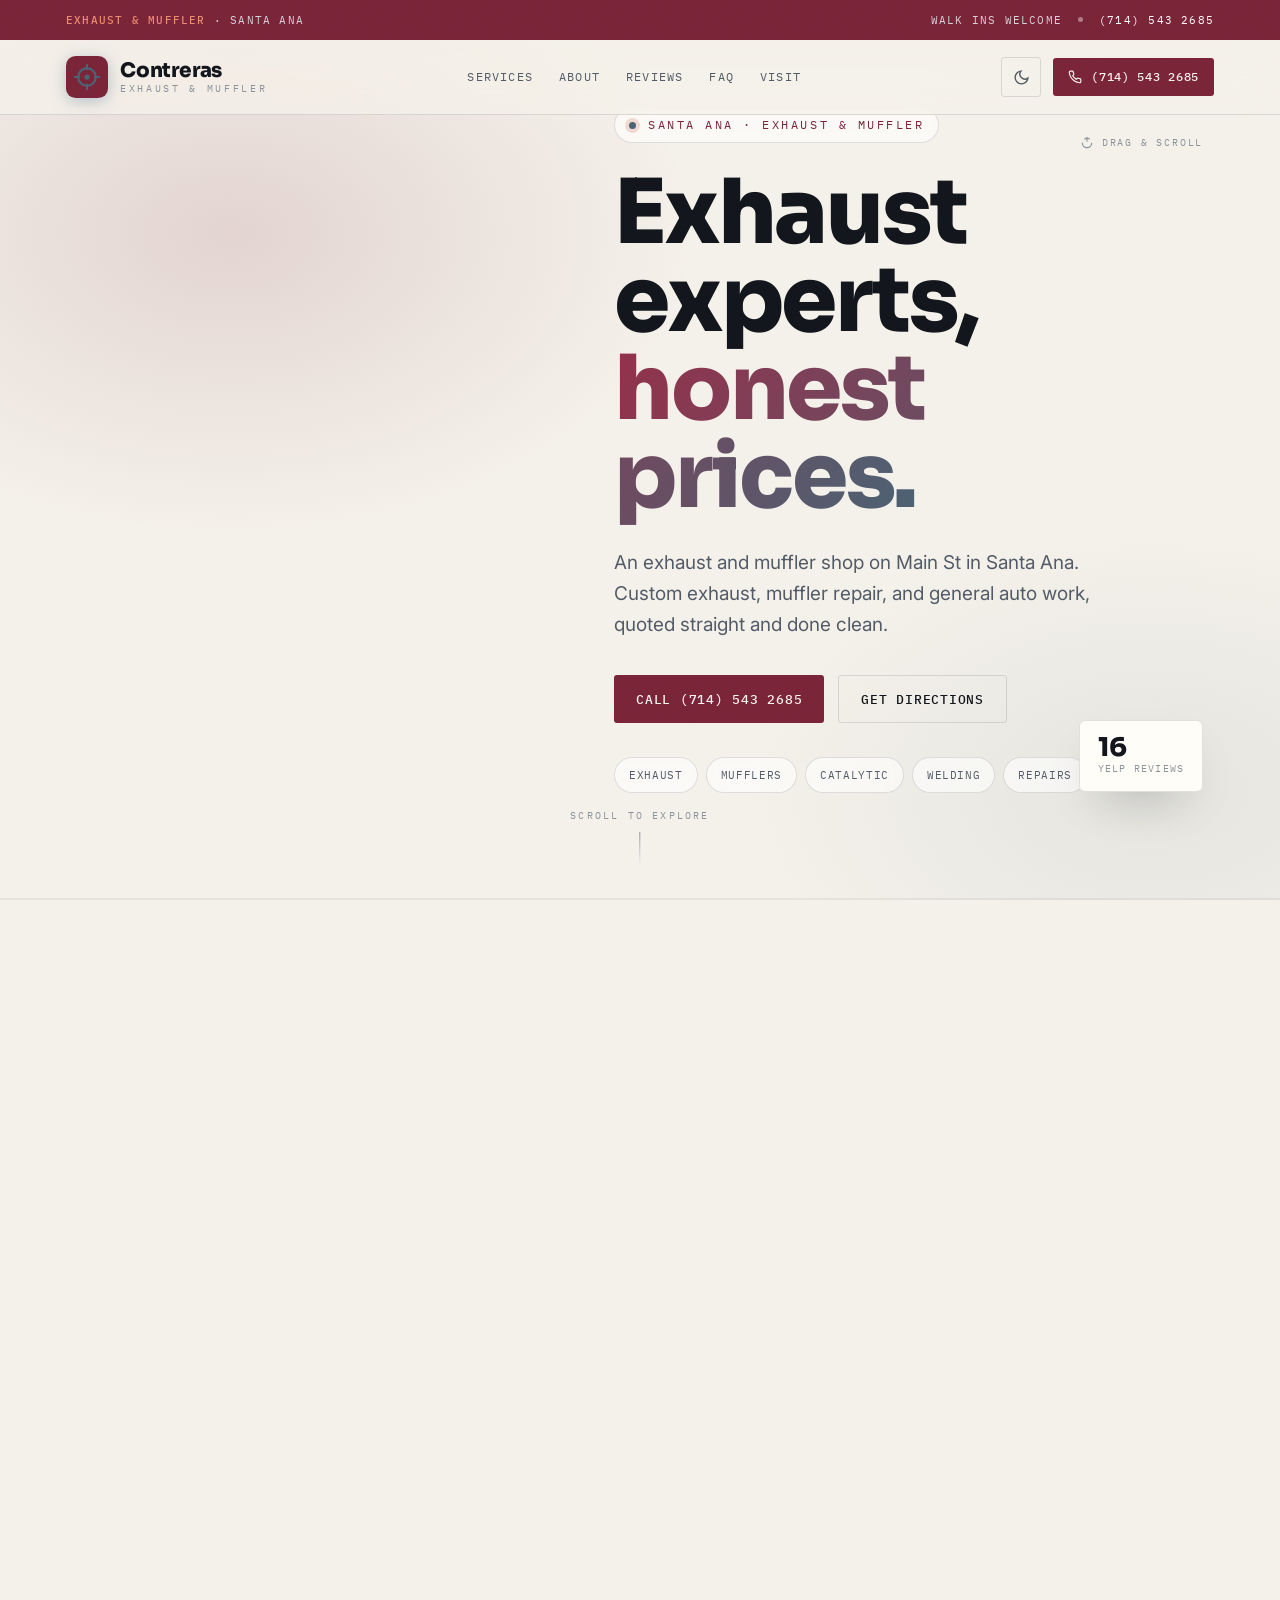
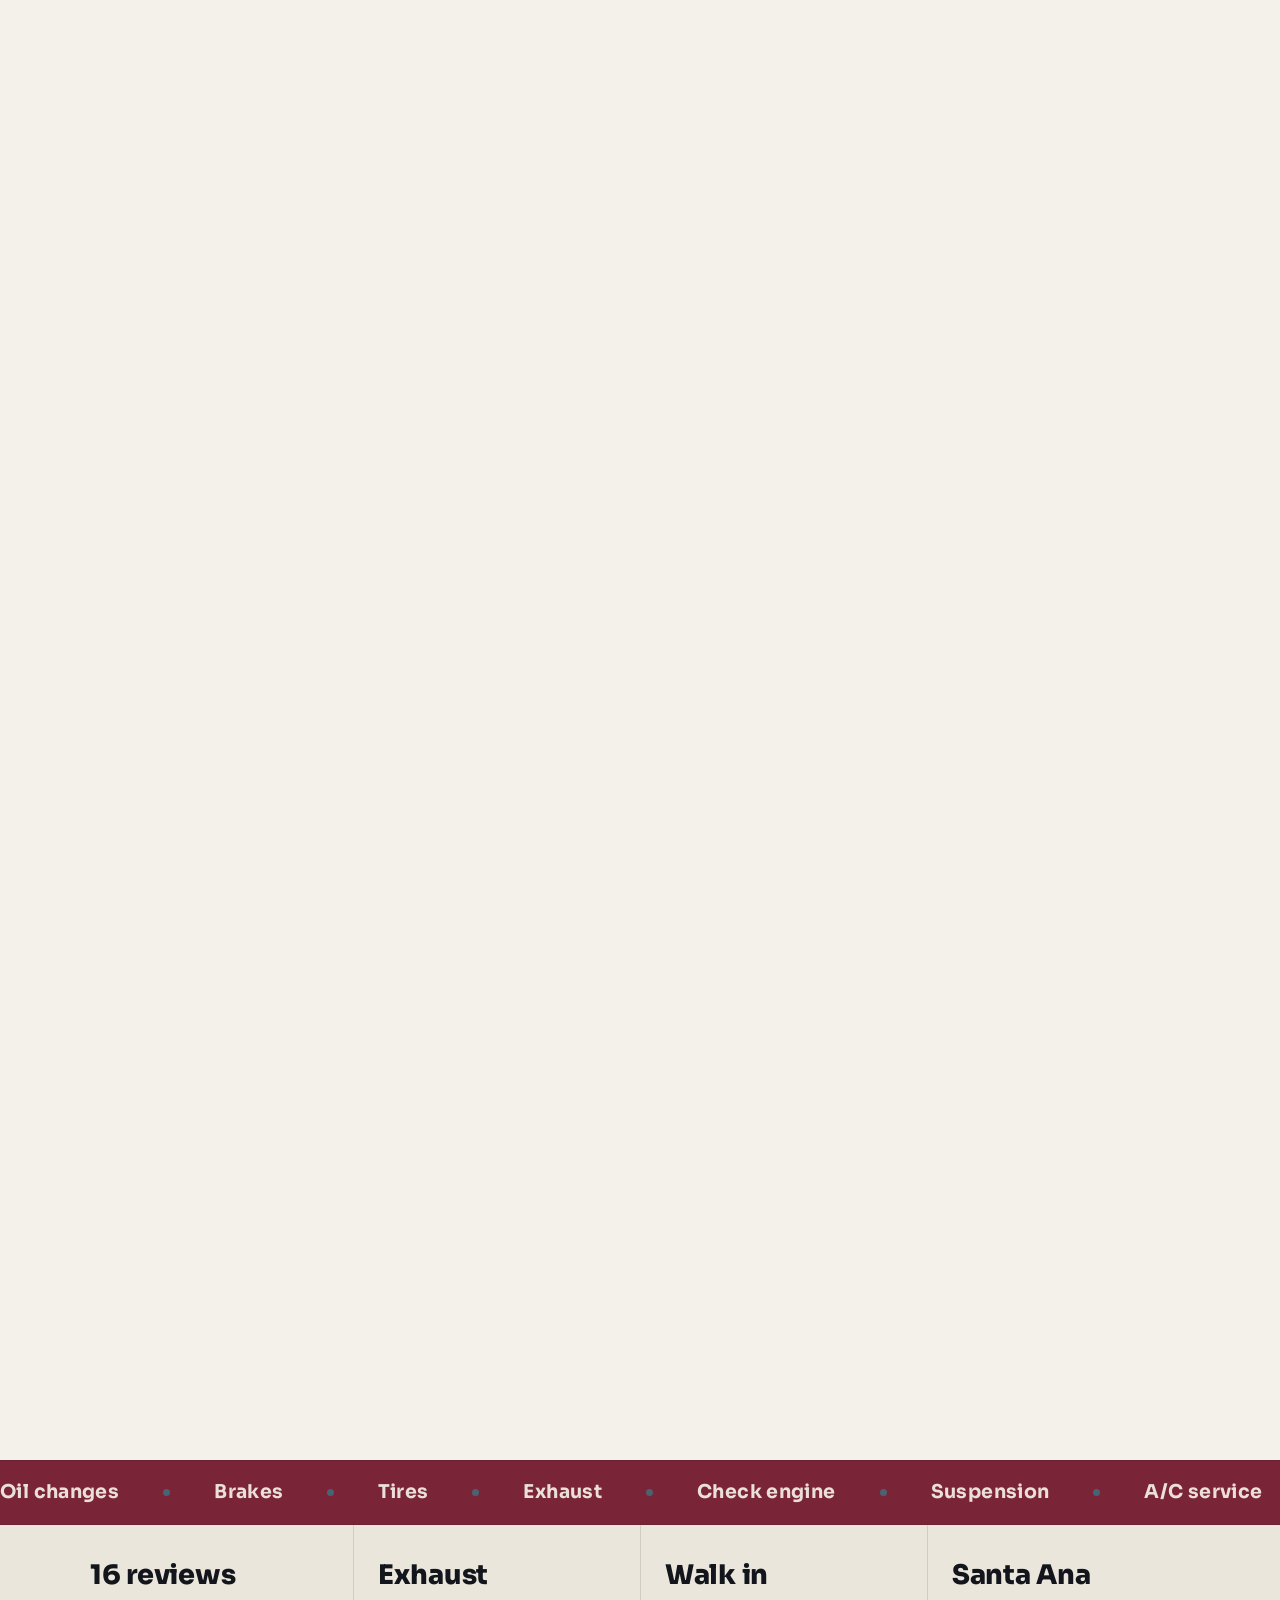
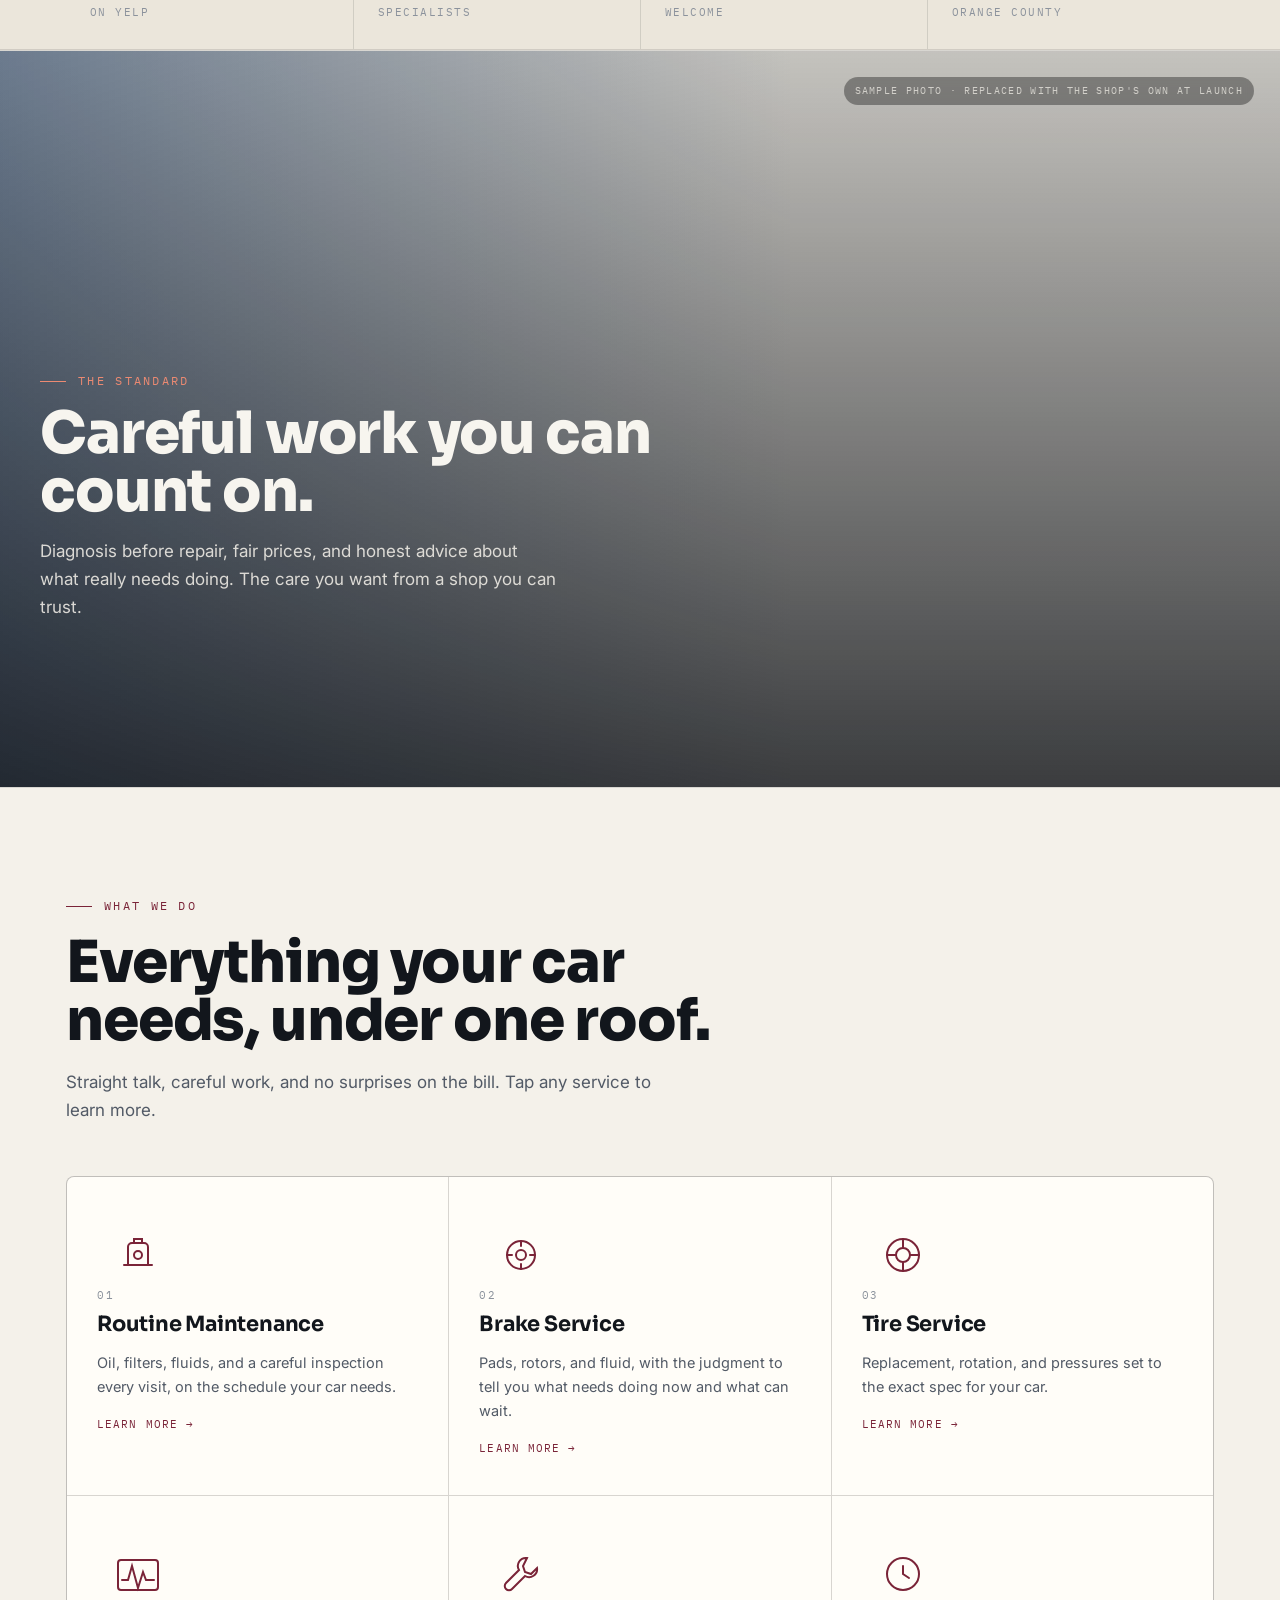
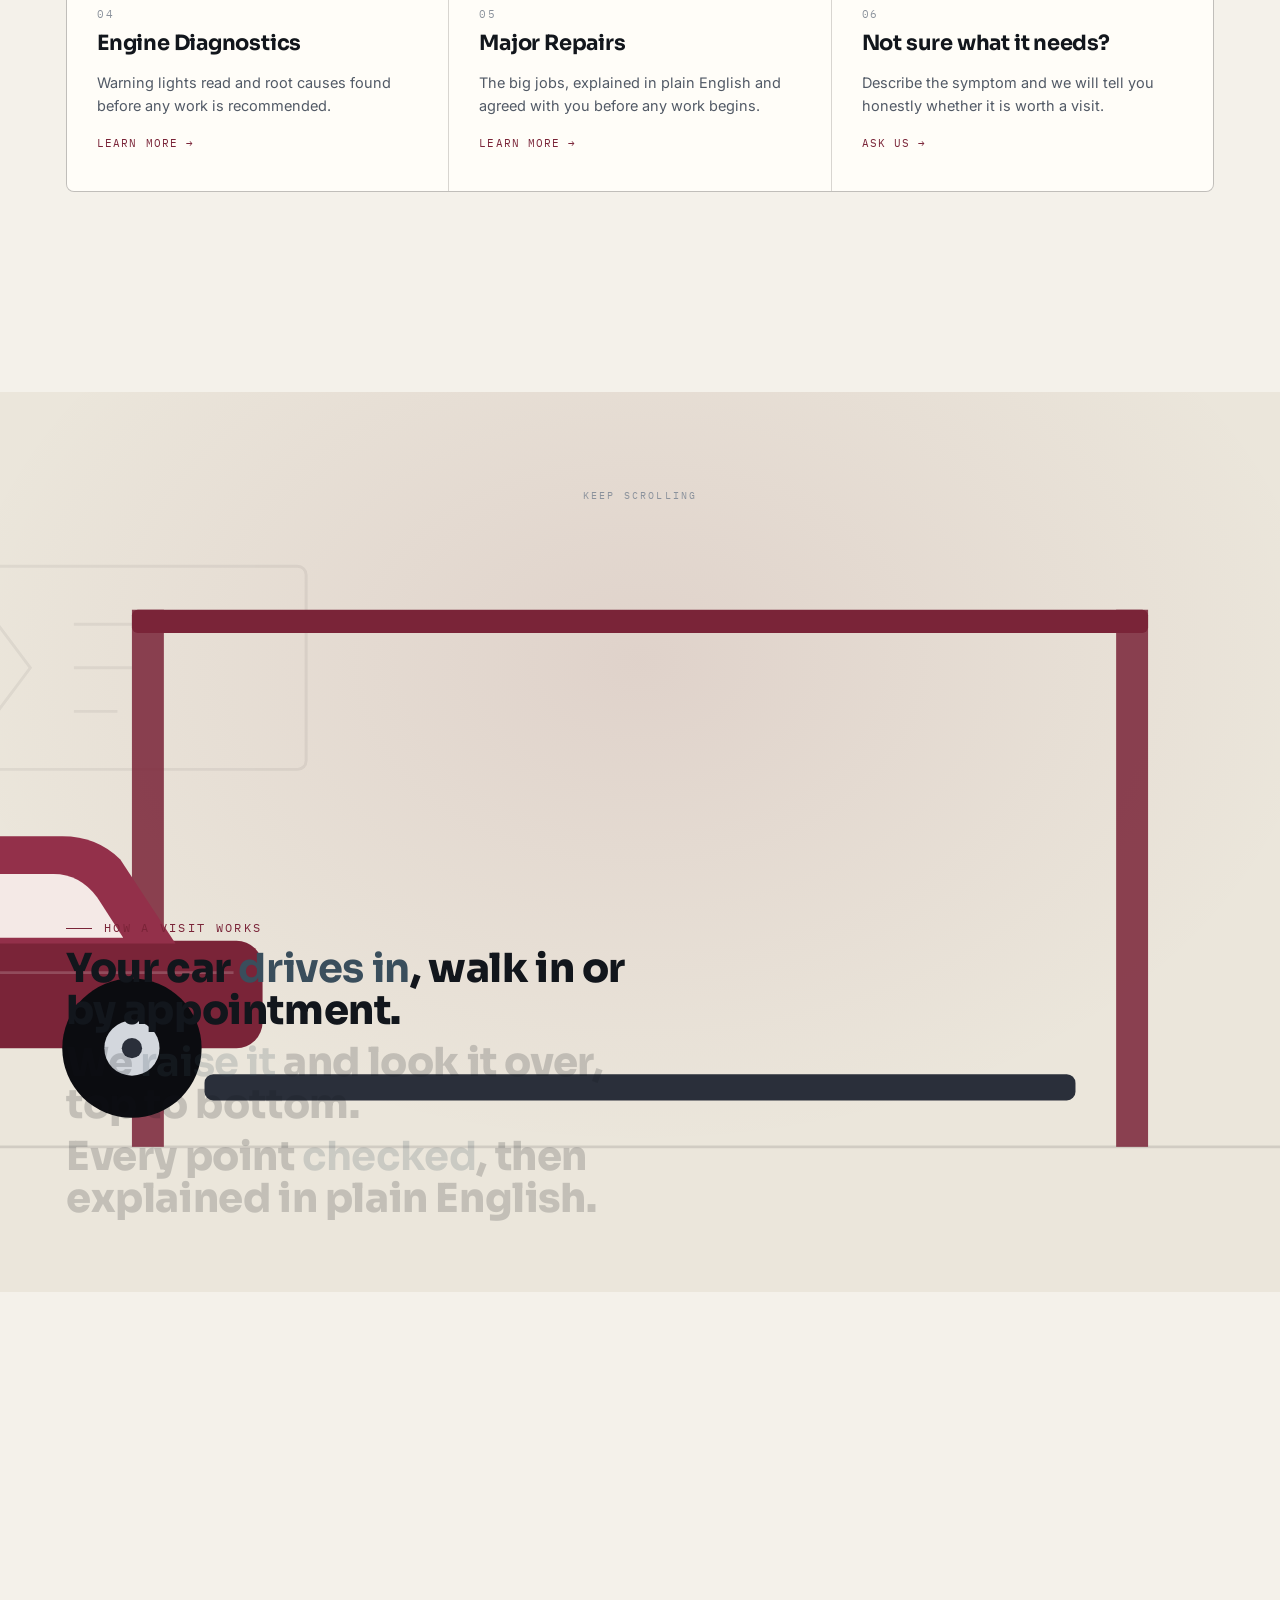
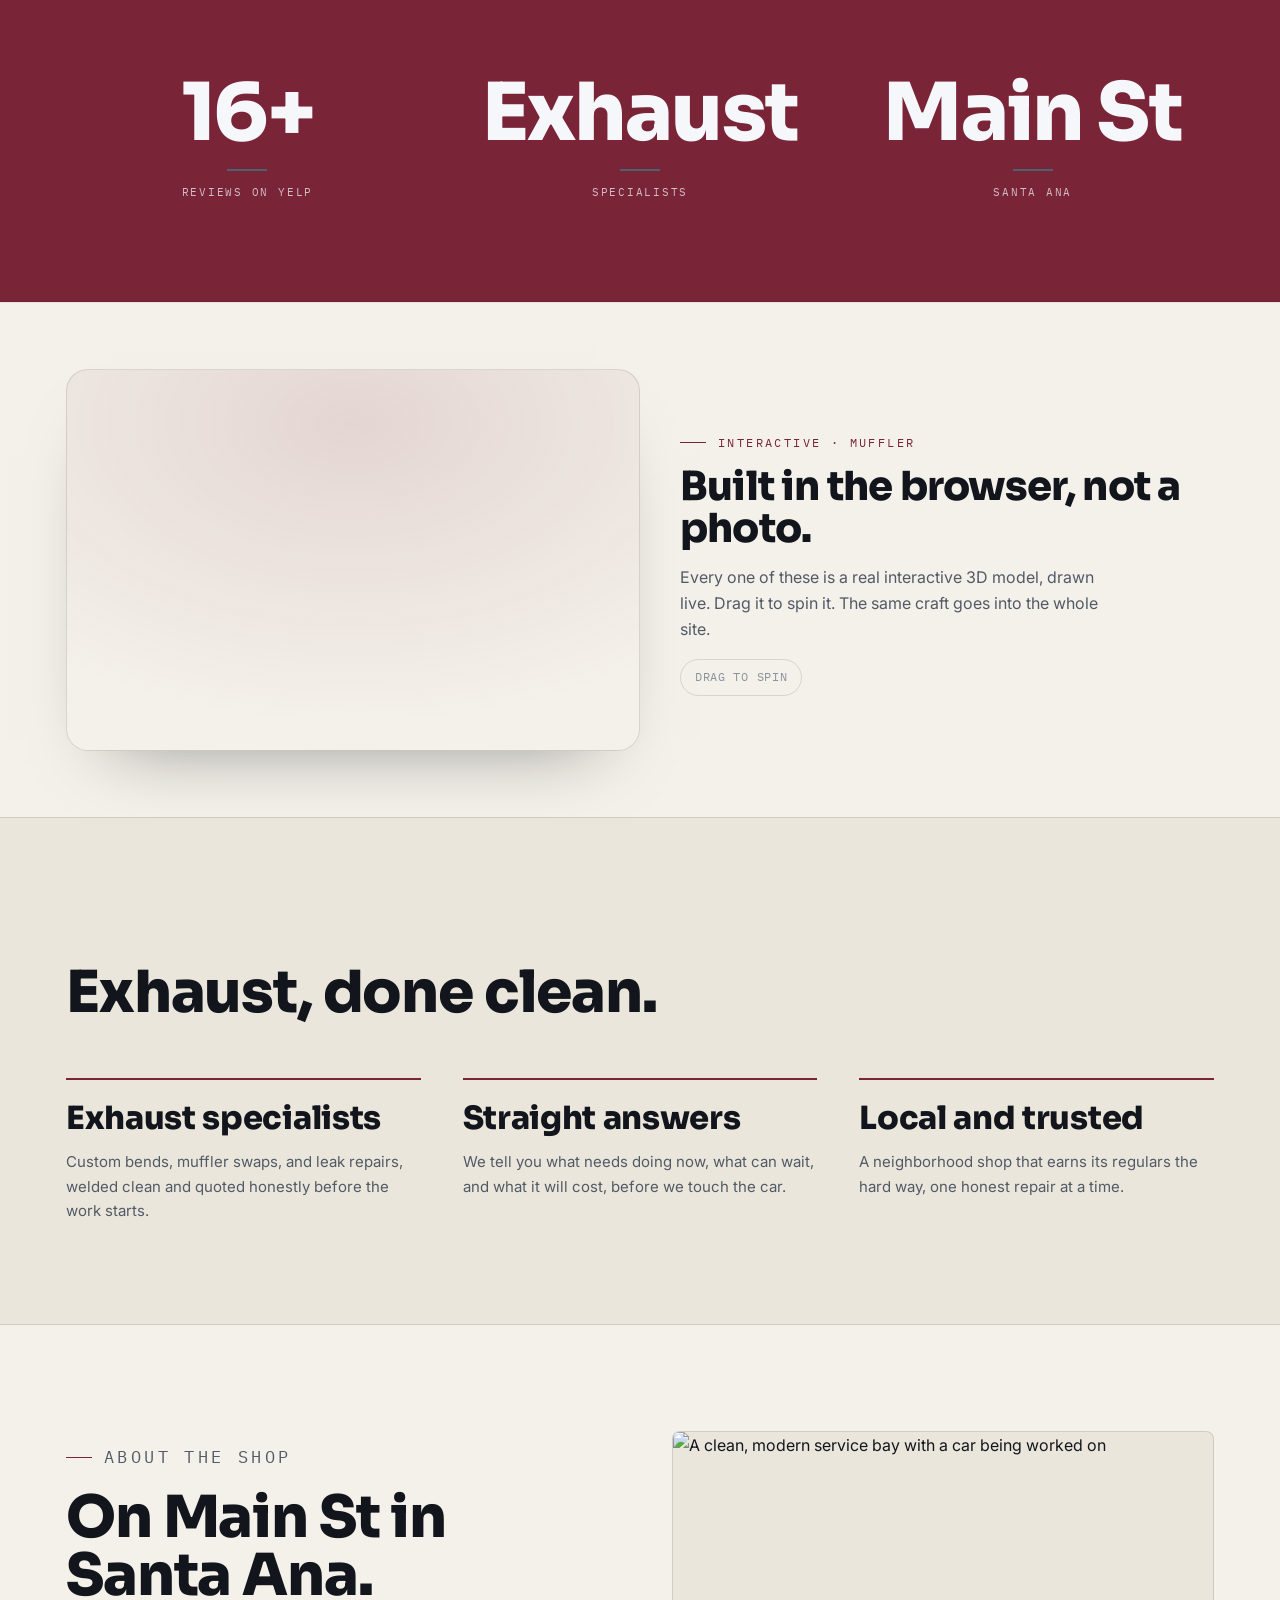
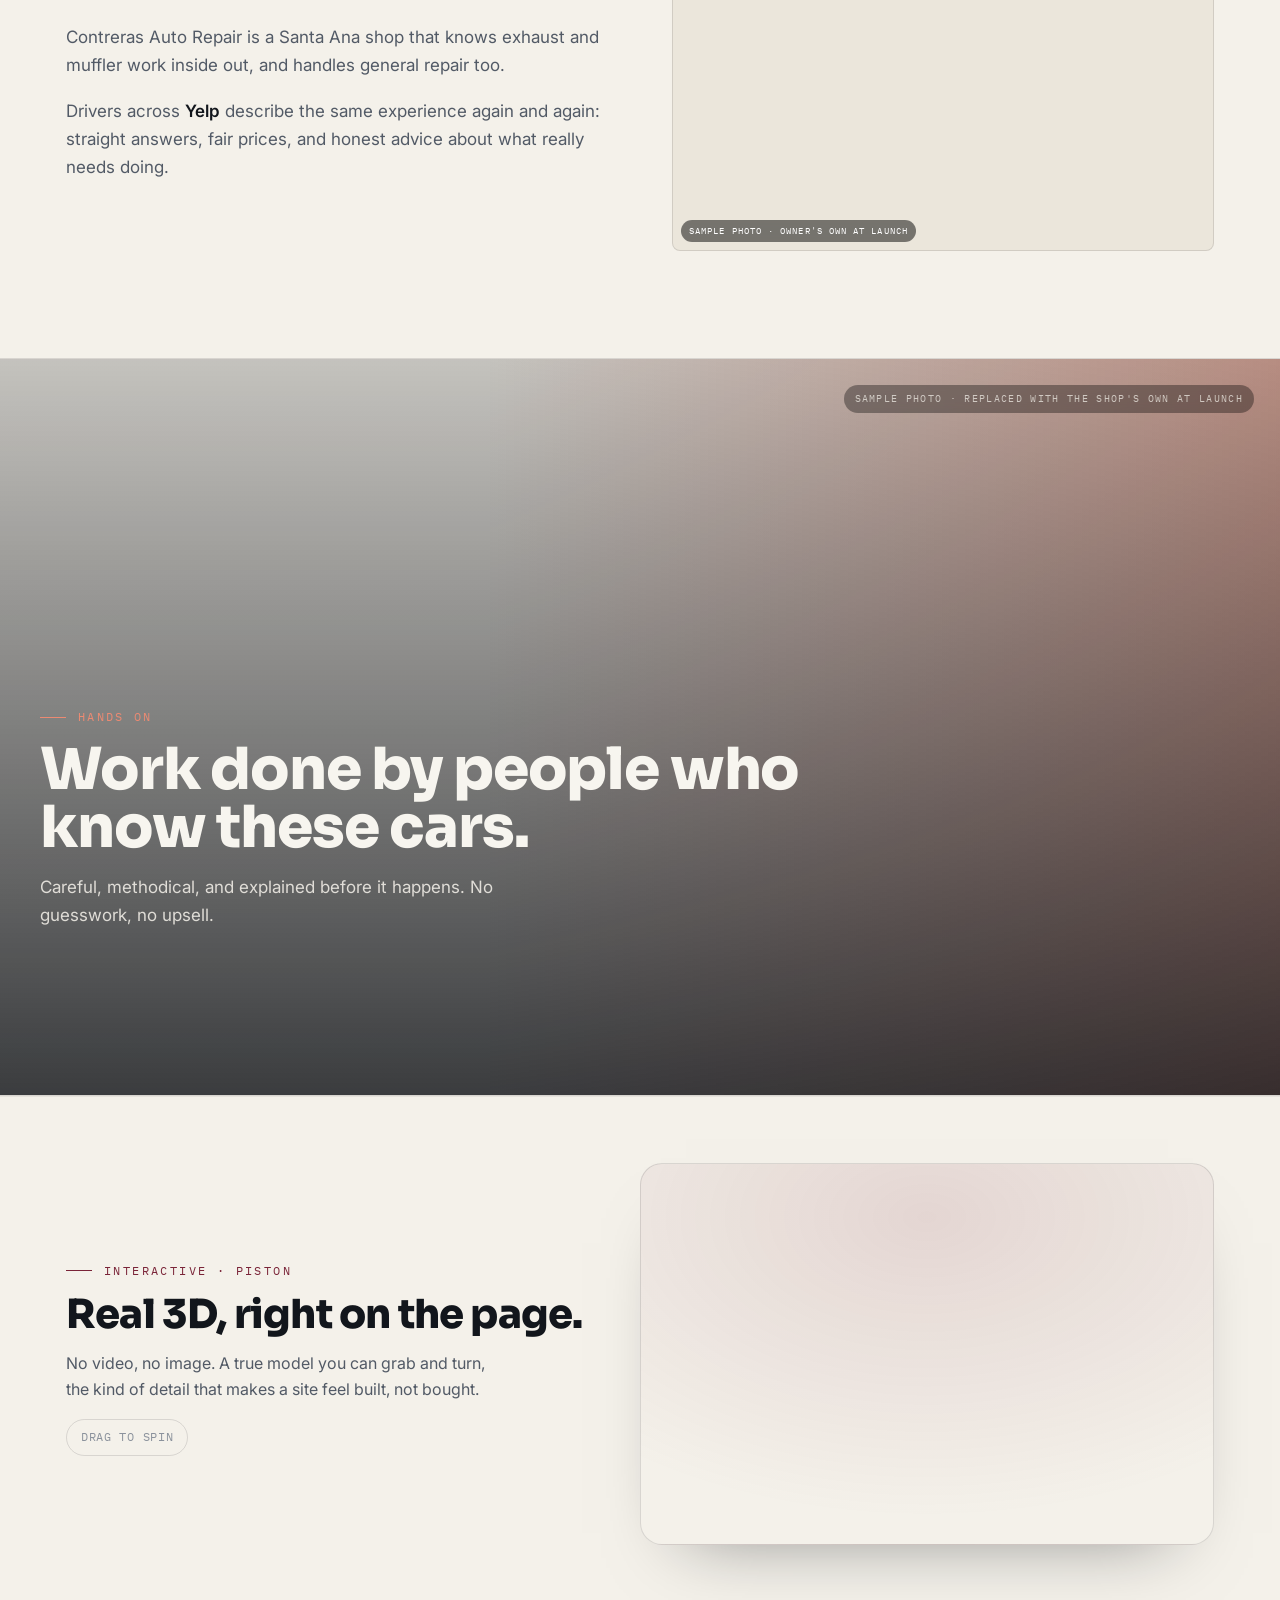
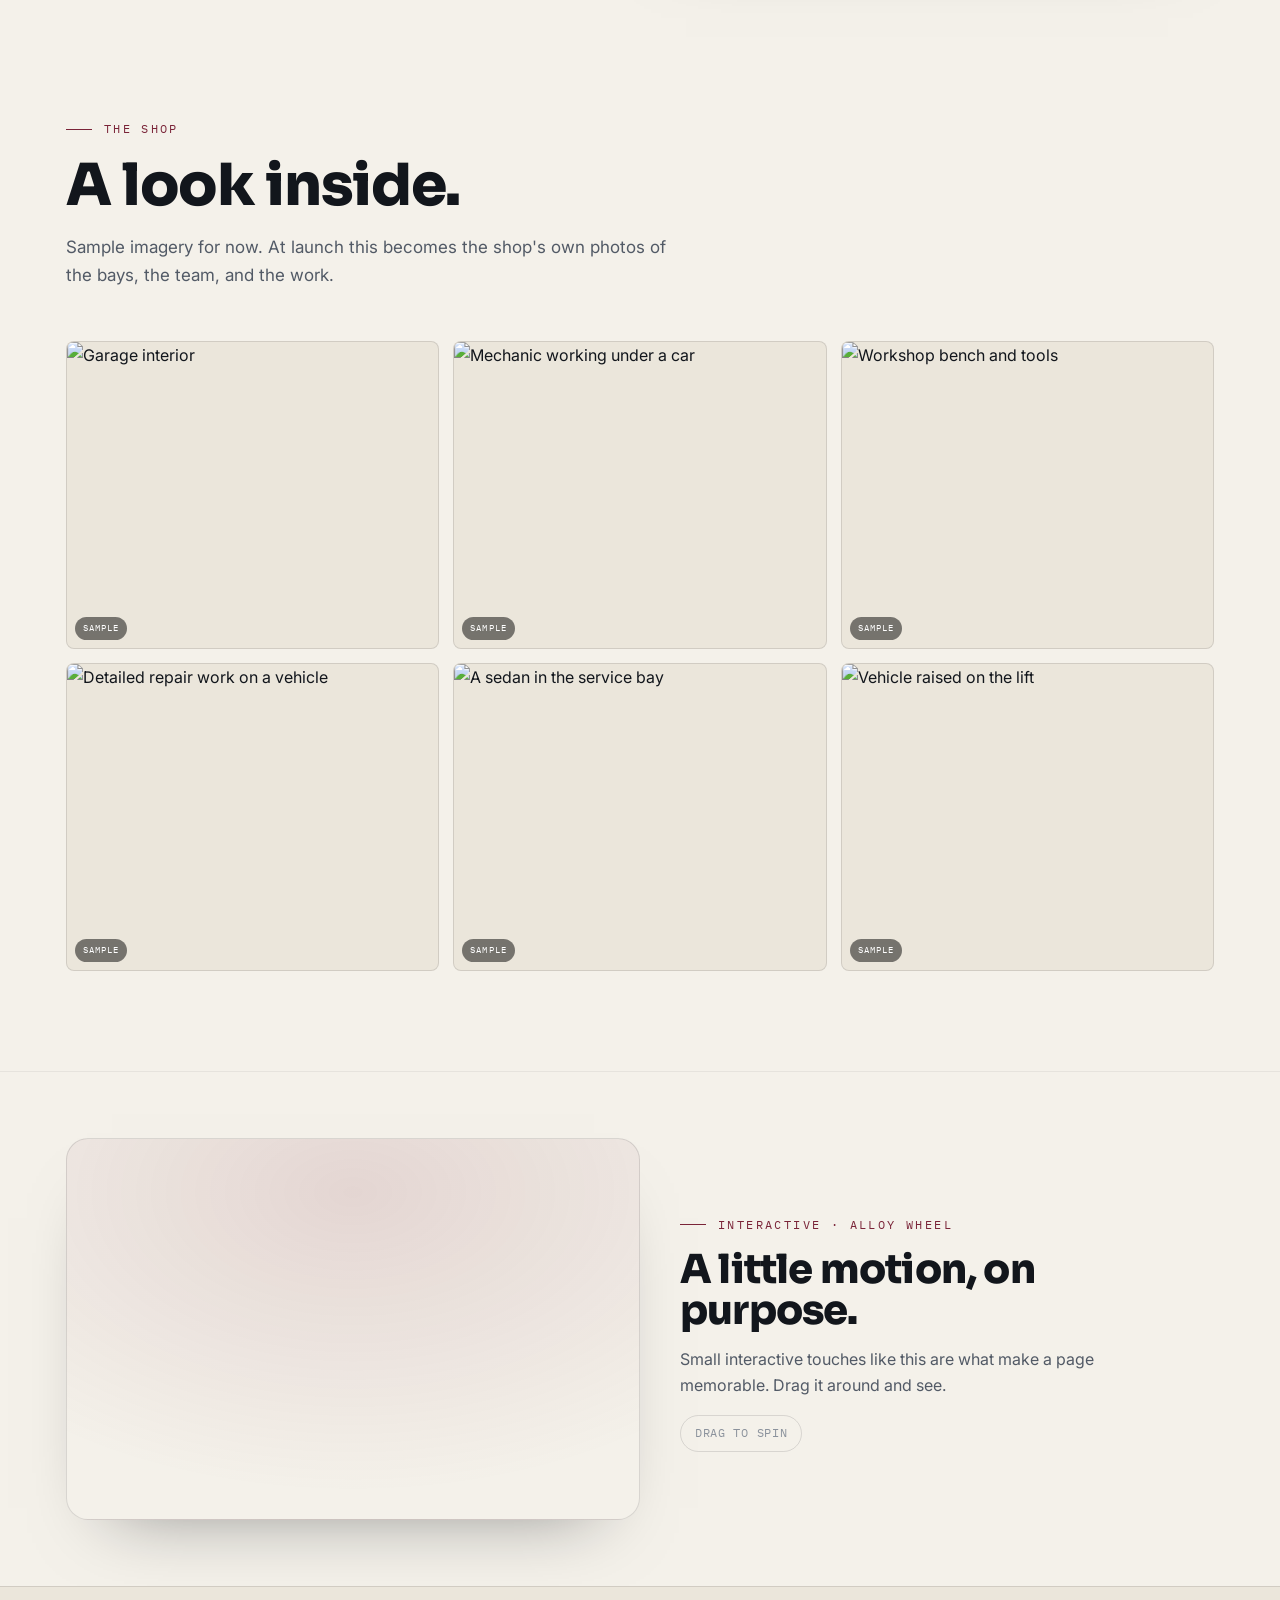
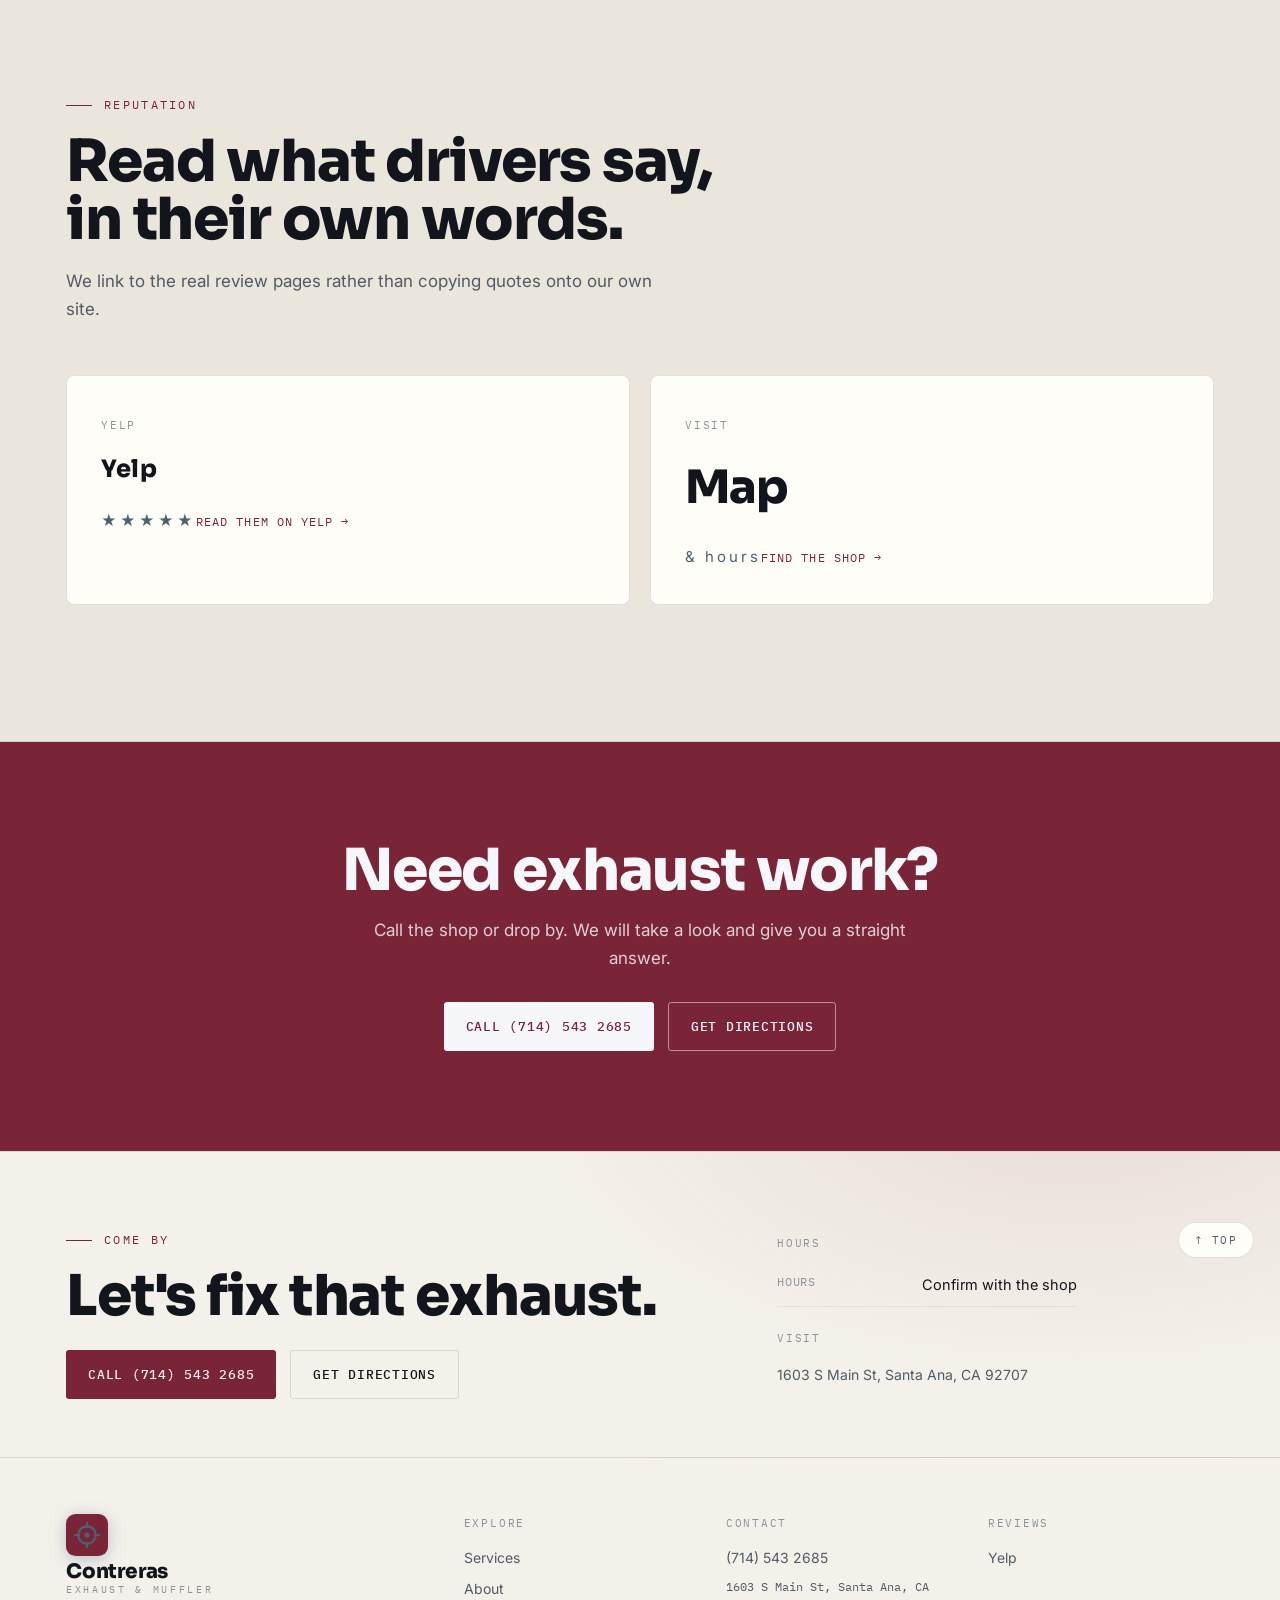
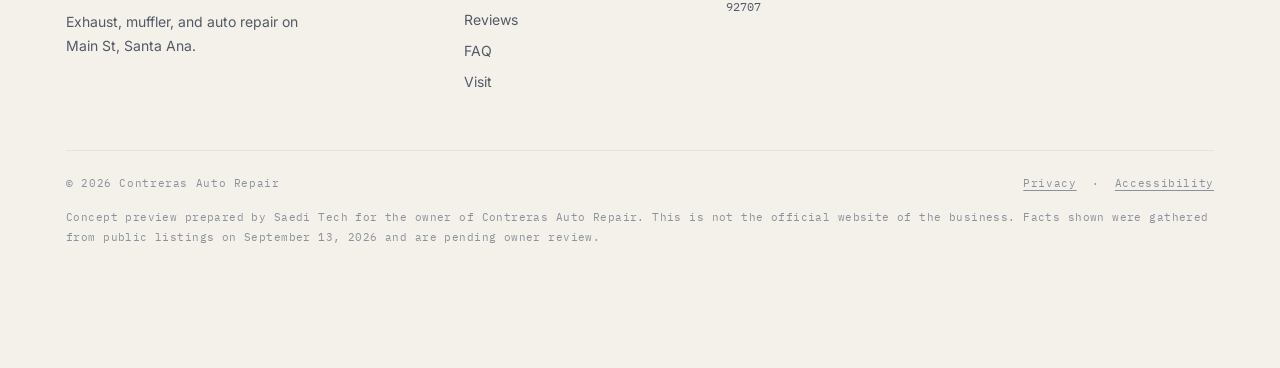
==== index.html @ 5515f9f2 "Fix 3D hero loading, page reveal, spread 3D across page, unique heroes, correct photos Co-Authored-B" ====
<!doctype html>
<html lang="en">
<head>
<meta charset="utf-8" />
<meta name="viewport" content="width=device-width, initial-scale=1" />
<meta name="robots" content="noindex, nofollow" />
<title>Contreras Auto Repair · Exhaust &amp; muffler · Santa Ana</title>
<meta name="description" content="Contreras Auto Repair in Santa Ana. Exhaust and muffler specialists plus full auto repair. Call (714) 543 2685." />
<meta property="og:title" content="Contreras Auto Repair · Exhaust &amp; muffler · Santa Ana" />
<meta property="og:description" content="Exhaust and muffler specialists plus full auto repair. Call (714) 543 2685." />
<meta property="og:type" content="website" />
<link rel="icon" href="data:image/svg+xml,%3Csvg xmlns='http://www.w3.org/2000/svg' viewBox='0 0 32 32'%3E%3Ccircle cx='16' cy='16' r='15' fill='%237a2438'/%3E%3Ccircle cx='16' cy='16' r='8' fill='none' stroke='%23f4f1ea' stroke-width='2.2'/%3E%3Ccircle cx='16' cy='16' r='2.4' fill='%23f4f1ea'/%3E%3Cg stroke='%23f4f1ea' stroke-width='2' stroke-linecap='round'%3E%3Cpath d='M16 4v4M16 24v4M4 16h4M24 16h4'/%3E%3C/g%3E%3C/svg%3E">
<link rel="preconnect" href="https://fonts.googleapis.com"><link rel="preconnect" href="https://fonts.gstatic.com" crossorigin>
<link href="https://fonts.googleapis.com/css2?family=Sora:wght@600;700;800&family=Inter:wght@400;500;600&family=IBM+Plex+Mono:wght@400;500&display=swap" rel="stylesheet">
<link rel="stylesheet" href="assets/site.css">
<script type="importmap">{ "imports": { "three": "https://unpkg.com/three@0.160.0/build/three.module.js", "three/": "https://unpkg.com/three@0.160.0/" } }</script>
<script type="application/ld+json">
{"@context":"https://schema.org","@type":"AutoRepair","name":"Contreras Auto Repair","telephone":"+17145432685","address":{"@type":"PostalAddress","streetAddress":"1603 S Main St","addressLocality":"Santa Ana","addressRegion":"CA","postalCode":"92707","addressCountry":"US"},"sameAs":["https://www.yelp.com/biz/contreras-auto-repair-santa-ana"]}
</script>
</head>
<body>
<a class="skip" href="#main">Skip to content</a>

<header class="sitehead" id="sitehead">
<div class="topbar"><div class="wrap tbin"><span class="tb-l"><b>Exhaust &amp; muffler</b> · Santa Ana</span><span class="tb-r"><span>Walk ins welcome</span><span class="dot2"></span><a href="tel:+17145432685">(714) 543 2685</a></span></div></div>
<nav class="top" aria-label="Main">
  <div class="wrap navin">
    <a class="logo" href="index.html" aria-label="Contreras Auto Repair, home">
      <svg class="emblem" viewBox="0 0 48 48" aria-hidden="true"><rect width="48" height="48" rx="11" fill="var(--indigo)"/><circle cx="24" cy="24" r="10" fill="none" stroke="var(--shu)" stroke-width="2.6"/><circle cx="24" cy="24" r="3" fill="var(--shu)"/><g stroke="var(--shu)" stroke-width="2.4" stroke-linecap="round"><path d="M24 10v5M24 33v5M10 24h5M33 24h5"/></g></svg>
      <span class="wm"><span class="n">Contreras</span><span class="s">Exhaust &amp; Muffler</span></span>
    </a>
    <div class="navlinks">
      <a href="services.html">Services</a><a href="about.html">About</a><a href="reviews.html">Reviews</a><a href="faq.html">FAQ</a><a href="visit.html">Visit</a>
    </div>
    <div class="navright">
      <button class="tgl" id="themeTgl" aria-label="Switch between day and night theme" aria-pressed="false"><svg id="icMoon" viewBox="0 0 24 24" fill="none" stroke="currentColor" stroke-width="2" stroke-linecap="round"><path d="M21 12.8A9 9 0 1 1 11.2 3a7 7 0 0 0 9.8 9.8z"/></svg><svg id="icSun" viewBox="0 0 24 24" fill="none" stroke="currentColor" stroke-width="2" stroke-linecap="round" style="display:none"><circle cx="12" cy="12" r="4"/><path d="M12 2v2M12 20v2M4.9 4.9l1.4 1.4M17.7 17.7l1.4 1.4M2 12h2M20 12h2M4.9 19.1l1.4-1.4M17.7 6.3l1.4-1.4"/></svg></button>
      <a class="btn btn-fill btn-sm" href="tel:+17145432685"><svg width="14" height="14" viewBox="0 0 24 24" fill="none" stroke="currentColor" stroke-width="2" stroke-linecap="round" aria-hidden="true"><path d="M22 16.9v3a2 2 0 0 1-2.2 2 19.8 19.8 0 0 1-8.6-3 19.5 19.5 0 0 1-6-6 19.8 19.8 0 0 1-3-8.7A2 2 0 0 1 4.1 2h3a2 2 0 0 1 2 1.7c.13 1 .36 1.9.7 2.8a2 2 0 0 1-.45 2.1L8.1 9.9a16 16 0 0 0 6 6l1.3-1.3a2 2 0 0 1 2.1-.45c.9.34 1.8.57 2.8.7A2 2 0 0 1 22 16.9z"/></svg><span class="lbl">(714) 543 2685</span></a>
      <button class="burger" id="burger" aria-label="Open menu"><svg viewBox="0 0 24 24" fill="none" stroke="currentColor" stroke-width="2" stroke-linecap="round"><path d="M3 6h18M3 12h18M3 18h18"/></svg></button>
    </div>
  </div>
</nav>
</header>
<div class="mmenu" id="mmenu" aria-label="Menu">
  <button class="mclose" id="mclose" aria-label="Close menu">✕</button>
  <a href="services.html">Services</a><a href="about.html">About</a><a href="reviews.html">Reviews</a><a href="faq.html">FAQ</a><a href="visit.html">Visit</a><a href="tel:+17145432685">Call the shop</a>
</div>

<header class="hero scroll3d hl-left hb-2" id="top">
  <div class="sticky">
    <div class="hero-bg" aria-hidden="true"></div>
    <canvas id="gl" data-obj="gear" data-accent="7a2438" data-side="left" aria-hidden="true"></canvas>
    <div class="hero-fb" aria-hidden="true"></div>
    <div class="wrap herogrid">
      <div class="hero-copy" id="stageA">
        <span class="tag"><span class="dot"></span> Santa Ana · Exhaust &amp; muffler</span>
        <h1>Exhaust experts, <span class="in">honest prices.</span></h1>
        <p class="lede">An exhaust and muffler shop on Main St in Santa Ana. Custom exhaust, muffler repair, and general auto work, quoted straight and done clean.</p>
        <div class="cta">
          <a class="btn btn-fill" href="tel:+17145432685">Call (714) 543 2685</a>
          <a class="btn btn-line" href="visit.html">Get directions</a>
        </div>
        <div class="chips" aria-label="What we do"><span class="chip">Exhaust</span><span class="chip">Mufflers</span><span class="chip">Catalytic</span><span class="chip">Welding</span><span class="chip">Repairs</span></div>
      </div>
      <div class="callouts" id="stageB" aria-hidden="true">
        <h3>Every part, understood.</h3>
        <div class="callout"><span class="cn">01</span><span class="cx"><b>Tire &amp; fitment</b><span>Mounted and balanced to spec.</span></span></div>
        <div class="callout"><span class="cn">02</span><span class="cx"><b>Alloy wheel</b><span>Checked true, straight, and clean.</span></span></div>
        <div class="callout"><span class="cn">03</span><span class="cx"><b>Brake rotor</b><span>Measured, resurfaced, or replaced.</span></span></div>
        <div class="callout"><span class="cn">04</span><span class="cx"><b>Caliper</b><span>Pads and hardware serviced right.</span></span></div>
      </div>
    </div>
    <div class="badge3d" id="badge3d"><div><div class="rt">16</div><div class="rl">Yelp reviews</div></div></div>
    <span class="grab" aria-hidden="true"><svg width="14" height="14" viewBox="0 0 24 24" fill="none" stroke="currentColor" stroke-width="2" stroke-linecap="round"><path d="M12 3v6M8 5l4-2 4 2M4 12a8 8 0 0 0 16 0"/></svg> Drag &amp; scroll</span>
    <div class="cue" aria-hidden="true">Scroll to explore<span class="bar"></span></div>
    <div class="hprog" aria-hidden="true"><i id="hprog"></i></div>
  </div>
</header>

<div class="marquee" aria-hidden="true"><div class="mrow"><span>Oil changes<span class="d"></span>Brakes<span class="d"></span>Tires<span class="d"></span>Exhaust<span class="d"></span>Check engine<span class="d"></span>Suspension<span class="d"></span>A/C service<span class="d"></span>Batteries<span class="d"></span></span><span>Oil changes<span class="d"></span>Brakes<span class="d"></span>Tires<span class="d"></span>Exhaust<span class="d"></span>Check engine<span class="d"></span>Suspension<span class="d"></span>A/C service<span class="d"></span>Batteries<span class="d"></span></span></div></div>

<div class="strip" role="region" aria-label="Shop facts">
  <div class="wrap stripin">
    <div class="stat"><a href="https://www.yelp.com/biz/contreras-auto-repair-santa-ana" target="_blank" rel="noopener"><div class="v">16 reviews</div><div class="l">on Yelp</div></a></div>
    <div class="stat"><div class="v">Exhaust</div><div class="l">specialists</div></div>
    <div class="stat"><div class="v">Walk in</div><div class="l">welcome</div></div>
    <div class="stat"><div class="v">Santa Ana</div><div class="l">Orange County</div></div>
  </div>
</div>

<main id="main">
<section class="photoband" aria-label="The standard">
  <div class="pbimg" data-parallax="0.12" style="background-image:url('https://images.unsplash.com/photo-1613214150132-9606e332d68e?w=1800&q=75&auto=format&fit=crop')"></div>
  <span class="sampletag">Sample photo · replaced with the shop's own at launch</span>
  <div class="wrap pbin">
    <p class="pbk up">The standard</p>
    <h2 class="up">Careful work you can count on.</h2>
    <p class="up">Diagnosis before repair, fair prices, and honest advice about what really needs doing. The care you want from a shop you can trust.</p>
  </div>
</section>
<section id="services">
  <div class="wrap">
    <p class="kick up">What we do</p>
    <h2 class="up">Everything your car needs, under one roof.</h2>
    <p class="sub up">Straight talk, careful work, and no surprises on the bill. Tap any service to learn more.</p>
    <div class="svcgrid">
      <a class="svc up" href="services.html#maintenance"><span class="no">01</span><svg class="ic" viewBox="0 0 48 48" fill="none" stroke="currentColor" stroke-width="2" stroke-linecap="round" aria-hidden="true"><path d="M10 34h28M14 34V16a4 4 0 0 1 4-4h12a4 4 0 0 1 4 4v18M20 12V8h8v4"/><circle cx="24" cy="24" r="4"/></svg><h3>Routine Maintenance</h3><p>Oil, filters, fluids, and a careful inspection every visit, on the schedule your car needs.</p><span class="more">Learn more →</span></a>
      <a class="svc up" href="services.html#brakes"><span class="no">02</span><svg class="ic" viewBox="0 0 48 48" fill="none" stroke="currentColor" stroke-width="2" stroke-linecap="round" aria-hidden="true"><circle cx="24" cy="24" r="14"/><circle cx="24" cy="24" r="5"/><path d="M24 10v5M24 33v5M10 24h5M33 24h5"/></svg><h3>Brake Service</h3><p>Pads, rotors, and fluid, with the judgment to tell you what needs doing now and what can wait.</p><span class="more">Learn more →</span></a>
      <a class="svc up" href="services.html#tires"><span class="no">03</span><svg class="ic" viewBox="0 0 48 48" fill="none" stroke="currentColor" stroke-width="2" stroke-linecap="round" aria-hidden="true"><circle cx="24" cy="24" r="16"/><circle cx="24" cy="24" r="7"/><path d="M24 8v9M24 31v9M8 24h9M31 24h9"/></svg><h3>Tire Service</h3><p>Replacement, rotation, and pressures set to the exact spec for your car.</p><span class="more">Learn more →</span></a>
      <a class="svc up" href="services.html#diagnostics"><span class="no">04</span><svg class="ic" viewBox="0 0 48 48" fill="none" stroke="currentColor" stroke-width="2" stroke-linecap="round" aria-hidden="true"><path d="M8 30h6l4-14 6 22 5-16 3 8h8"/><rect x="4" y="10" width="40" height="30" rx="3"/></svg><h3>Engine Diagnostics</h3><p>Warning lights read and root causes found before any work is recommended.</p><span class="more">Learn more →</span></a>
      <a class="svc up" href="services.html#major"><span class="no">05</span><svg class="ic" viewBox="0 0 48 48" fill="none" stroke="currentColor" stroke-width="2" stroke-linecap="round" aria-hidden="true"><path d="M30 8a8 8 0 0 0-8 12L9 33a4 4 0 1 0 6 6l13-13a8 8 0 0 0 12-8l-6 6-6-2-2-6z"/></svg><h3>Major Repairs</h3><p>The big jobs, explained in plain English and agreed with you before any work begins.</p><span class="more">Learn more →</span></a>
      <a class="svc up" href="visit.html"><span class="no">06</span><svg class="ic" viewBox="0 0 48 48" fill="none" stroke="currentColor" stroke-width="2" stroke-linecap="round" aria-hidden="true"><circle cx="24" cy="24" r="16"/><path d="M24 16v8l6 4"/></svg><h3>Not sure what it needs?</h3><p>Describe the symptom and we will tell you honestly whether it is worth a visit.</p><span class="more">Ask us →</span></a>
    </div>
  </div>
</section>

<section class="garage" id="garage" data-scrub aria-label="How a visit works">
  <div class="stage">
    <span class="ghint" aria-hidden="true">Keep scrolling</span>
    <svg class="gsvg" viewBox="0 0 1200 620" preserveAspectRatio="xMidYMax slice" aria-hidden="true">
      <line x1="0" y1="520" x2="1200" y2="520" stroke="var(--line)" stroke-width="2"/>
      <g opacity=".5" stroke="var(--line)" stroke-width="2" fill="none"><rect x="70" y="120" width="300" height="140" rx="6"/><path d="M110 150v80M150 150l30 40-30 40M210 160h40M210 190h40M210 220h30"/></g>
      <rect x="250" y="150" width="22" height="370" fill="var(--indigo)" opacity=".85"/><rect x="928" y="150" width="22" height="370" fill="var(--indigo)" opacity=".85"/>
      <rect x="250" y="150" width="700" height="16" rx="4" fill="var(--indigo)"/>
      <g id="g-lift">
        <rect x="300" y="470" width="600" height="18" rx="6" fill="#2a2f3a"/>
        <g id="g-car">
          <rect x="340" y="378" width="520" height="74" rx="18" fill="var(--indigo)"/>
          <path d="M470 380 L522 320 Q536 306 560 306 L722 306 Q746 306 762 322 L800 380 Z" fill="var(--indigo-2)"/>
          <path d="M486 376 L528 332 L616 332 L616 376 Z" fill="var(--card)" opacity=".9"/>
          <path d="M636 376 L636 332 L716 332 Q734 332 746 348 L764 376 Z" fill="var(--card)" opacity=".9"/>
          <path d="M360 400 H840" stroke="rgba(255,255,255,.18)" stroke-width="2"/>
          <circle cx="440" cy="452" r="48" fill="#0b0c10"/><circle cx="440" cy="452" r="19" fill="#d3d7dd"/><circle cx="440" cy="452" r="7" fill="#2a2f3a"/>
          <circle cx="770" cy="452" r="48" fill="#0b0c10"/><circle cx="770" cy="452" r="19" fill="#d3d7dd"/><circle cx="770" cy="452" r="7" fill="#2a2f3a"/>
          <g fill="none" stroke="var(--shu)" stroke-width="3">
            <g class="g-pt"><circle cx="440" cy="452" r="30"/><circle cx="440" cy="418" r="3" fill="var(--shu)"/></g>
            <g class="g-pt"><circle cx="770" cy="452" r="30"/><circle cx="770" cy="418" r="3" fill="var(--shu)"/></g>
            <g class="g-pt"><circle cx="392" cy="392" r="20"/><circle cx="392" cy="376" r="3" fill="var(--shu)"/></g>
            <g class="g-pt"><circle cx="708" cy="344" r="20"/><circle cx="708" cy="328" r="3" fill="var(--shu)"/></g>
          </g>
        </g>
      </g>
    </svg>
    <div class="wrap stagewrap">
      <p class="glabel">How a visit works</p>
      <div class="gsteps">
        <p class="g-step">Your car <b>drives in</b>, walk in or by appointment.</p>
        <p class="g-step">We <b>raise it</b> and look it over, top to bottom.</p>
        <p class="g-step">Every point <b>checked</b>, then explained in plain English.</p>
      </div>
    </div>
  </div>
</section>

<section class="countband">
  <div class="wrap">
    <div class="countgrid">
      <div><div class="cnum">16+</div><div class="cbar"></div><div class="clab">Reviews on Yelp</div></div>
      <div><div class="cnum">Exhaust</div><div class="cbar"></div><div class="clab">specialists</div></div>
      <div><div class="cnum">Main St</div><div class="cbar"></div><div class="clab">Santa Ana</div></div>
    </div>
  </div>
</section>

<section class="obj3dband" aria-label="Interactive 3D Muffler">
  <div class="wrap o3b">
    <div class="o3b-art up"><canvas class="obj3d" data-obj="muffler" data-accent="4a6273" aria-label="Interactive 3D Muffler"></canvas></div>
    <div class="o3b-copy up"><p class="kick">Interactive · Muffler</p><h2>Built in the browser, not a photo.</h2><p>Every one of these is a real interactive 3D model, drawn live. Drag it to spin it. The same craft goes into the whole site.</p><span class="drag">Drag to spin</span></div>
  </div>
</section>
<section id="why">
  <div class="wrap">
    <p class="kick up">Why Contreras</p>
    <h2 class="up">Exhaust, done clean.</h2>
    <div class="whygrid">
      <div class="why up"><div class="big">Exhaust specialists</div><p>Custom bends, muffler swaps, and leak repairs, welded clean and quoted honestly before the work starts.</p></div>
      <div class="why up"><div class="big">Straight answers</div><p>We tell you what needs doing now, what can wait, and what it will cost, before we touch the car.</p></div>
      <div class="why up"><div class="big">Local and trusted</div><p>A neighborhood shop that earns its regulars the hard way, one honest repair at a time.</p></div>
    </div>
  </div>
</section>

<section id="about">
  <div class="wrap abgrid">
    <div class="abcopy">
      <p class="kick up">About the shop</p>
      <h2 class="up">On Main St in Santa Ana.</h2>
      <p class="up">Contreras Auto Repair is a Santa Ana shop that knows exhaust and muffler work inside out, and handles general repair too.</p>
      <p class="up">Drivers across <strong>Yelp</strong> describe the same experience again and again: straight answers, fair prices, and honest advice about what really needs doing.</p>
      <p class="up"><a class="btn btn-line" href="about.html" style="margin-top:10px">Read our story</a></p>
    </div>
    <div class="imgfill up" role="img" aria-label="Inside a modern service bay">
      <img src="https://images.unsplash.com/photo-1771340012319-0b4fca008b54?w=1100&q=75&auto=format&fit=crop" alt="A clean, modern service bay with a car being worked on" loading="lazy">
      <span class="stamp">Sample photo · owner's own at launch</span>
    </div>
  </div>
</section>

<section class="photoband right" aria-label="Hands on">
  <div class="pbimg" data-parallax="0.12" style="background-image:url('https://images.unsplash.com/photo-1619642751034-765dfdf7c58e?w=1800&q=75&auto=format&fit=crop')"></div>
  <span class="sampletag">Sample photo · replaced with the shop's own at launch</span>
  <div class="wrap pbin">
    <p class="pbk up">Hands on</p>
    <h2 class="up">Work done by people who know these cars.</h2>
    <p class="up">Careful, methodical, and explained before it happens. No guesswork, no upsell.</p>
  </div>
</section>

<section class="obj3dband alt" aria-label="Interactive 3D Brake rotor">
  <div class="wrap o3b">
    <div class="o3b-art up"><canvas class="obj3d" data-obj="piston" data-accent="7a2438" aria-label="Interactive 3D Piston"></canvas></div>
    <div class="o3b-copy up"><p class="kick">Interactive · Piston</p><h2>Real 3D, right on the page.</h2><p>No video, no image. A true model you can grab and turn, the kind of detail that makes a site feel built, not bought.</p><span class="drag">Drag to spin</span></div>
  </div>
</section>
<section id="gallery">
  <div class="wrap">
    <p class="kick up">The shop</p>
    <h2 class="up">A look inside.</h2>
    <p class="sub up">Sample imagery for now. At launch this becomes the shop's own photos of the bays, the team, and the work.</p>
    <div class="gal2">
      <div class="imgfill up"><img src="https://images.unsplash.com/photo-1619505372149-07875c35b313?w=800&q=72&auto=format&fit=crop" alt="Garage interior" loading="lazy"><span class="stamp">Sample</span></div>
      <div class="imgfill up"><img src="https://images.unsplash.com/photo-1599256872237-5dcc0fbe9668?w=800&q=72&auto=format&fit=crop" alt="Mechanic working under a car" loading="lazy"><span class="stamp">Sample</span></div>
      <div class="imgfill up"><img src="https://images.unsplash.com/photo-1676018366904-c083ed678e60?w=800&q=72&auto=format&fit=crop" alt="Workshop bench and tools" loading="lazy"><span class="stamp">Sample</span></div>
      <div class="imgfill up"><img src="https://images.unsplash.com/photo-1613214150333-53afb7561e6d?w=800&q=72&auto=format&fit=crop" alt="Detailed repair work on a vehicle" loading="lazy"><span class="stamp">Sample</span></div>
      <div class="imgfill up"><img src="https://images.unsplash.com/photo-1735361039382-d78a0a0cc185?w=800&q=72&auto=format&fit=crop" alt="A sedan in the service bay" loading="lazy"><span class="stamp">Sample</span></div>
      <div class="imgfill up"><img src="https://images.unsplash.com/photo-1723099971299-3789db53604c?w=800&q=72&auto=format&fit=crop" alt="Vehicle raised on the lift" loading="lazy"><span class="stamp">Sample</span></div>
    </div>
  </div>
</section>


<section class="obj3dband" aria-label="Interactive 3D Engine block">
  <div class="wrap o3b">
    <div class="o3b-art up"><canvas class="obj3d" data-obj="wheel" aria-label="Interactive 3D Alloy wheel"></canvas></div>
    <div class="o3b-copy up"><p class="kick">Interactive · Alloy wheel</p><h2>A little motion, on purpose.</h2><p>Small interactive touches like this are what make a page memorable. Drag it around and see.</p><span class="drag">Drag to spin</span></div>
  </div>
</section>
<section id="reviews" class="band">
  <div class="wrap">
    <p class="kick up">Reputation</p>
    <h2 class="up">Read what drivers say, in their own words.</h2>
    <p class="sub up">We link to the real review pages rather than copying quotes onto our own site.</p>
    <div class="revgrid">
      <a class="rev up" href="https://www.yelp.com/biz/contreras-auto-repair-santa-ana" target="_blank" rel="noopener"><span class="plat">Yelp</span><div class="score" style="font-size:1.5rem;letter-spacing:.01em">Yelp</div><span class="stars" aria-hidden="true">★★★★★</span><span class="go">Read them on Yelp →</span></a>
      <a class="rev up" href="visit.html"><span class="plat">Visit</span><div class="score">Map</div><span class="stars" aria-hidden="true">&amp; hours</span><span class="go">Find the shop →</span></a>
    </div>
    <p class="revnote up">Counts and ratings as shown on Yelp, September 2026. <a href="reviews.html" style="color:var(--indigo-tx)">More on reviews →</a></p>
  </div>
</section>

<section class="ctaband">
  <div class="wrap">
    <h2 class="up">Need exhaust work?</h2>
    <p class="up">Call the shop or drop by. We will take a look and give you a straight answer.</p>
    <div class="cta up"><a class="btn btn-fill" href="tel:+17145432685">Call (714) 543 2685</a><a class="btn btn-line" href="visit.html">Get directions</a></div>
  </div>
</section>
</main>

<footer>
  <button class="backtop" id="backtop" aria-label="Back to top">↑ Top</button>
  <div class="foot-hero"><div class="wrap"><div class="foot-top">
    <div class="foot-cta"><p class="kick">Come by</p><h2>Let's fix that exhaust.</h2><div class="cta"><a class="btn btn-fill" href="tel:+17145432685">Call (714) 543 2685</a><a class="btn btn-line" href="visit.html">Get directions</a></div></div>
    <div class="foot-hours"><p class="ft">Hours</p><div class="hrow"><span>Hours</span><span>Confirm with the shop</span></div><p class="ft" style="margin-top:22px">Visit</p><p class="addr">1603 S Main St, Santa Ana, CA 92707</p></div>
  </div></div></div>
  <div class="wrap foot-main">
    <div class="fgrid">
      <div class="fbrand">
        <a class="logo" href="index.html" aria-label="Contreras Auto Repair, home"><svg class="emblem" viewBox="0 0 48 48" aria-hidden="true"><rect width="48" height="48" rx="11" fill="var(--indigo)"/><circle cx="24" cy="24" r="10" fill="none" stroke="var(--shu)" stroke-width="2.6"/><circle cx="24" cy="24" r="3" fill="var(--shu)"/><g stroke="var(--shu)" stroke-width="2.4" stroke-linecap="round"><path d="M24 10v5M24 33v5M10 24h5M33 24h5"/></g></svg><span class="wm"><span class="n">Contreras</span><span class="s">Exhaust &amp; Muffler</span></span></a>
        <p>Exhaust, muffler, and auto repair on Main St, Santa Ana.</p>
      </div>
      <div class="fcol"><p class="ft">Explore</p><a href="services.html">Services</a><a href="about.html">About</a><a href="reviews.html">Reviews</a><a href="faq.html">FAQ</a><a href="visit.html">Visit</a></div>
      <div class="fcol"><p class="ft">Contact</p><a href="tel:+17145432685">(714) 543 2685</a><p class="mono" style="font-size:12px">1603 S Main St, Santa Ana, CA 92707</p></div>
      <div class="fcol"><p class="ft">Reviews</p><a href="https://www.yelp.com/biz/contreras-auto-repair-santa-ana" target="_blank" rel="noopener">Yelp</a></div>
    </div>
    <div class="legal">
      <span>© 2026 Contreras Auto Repair</span>
      <span><a href="privacy.html">Privacy</a> &nbsp;·&nbsp; <a href="accessibility.html">Accessibility</a></span>
    </div>
    <p class="preview-note">Concept preview prepared by Saedi Tech for the owner of Contreras Auto Repair. This is not the official website of the business. Facts shown were gathered from public listings on September 13, 2026 and are pending owner review.</p>
  </div>
</footer>

<div class="callbar" role="navigation" aria-label="Quick actions">
  <a class="c1" href="tel:+17145432685"><svg width="14" height="14" viewBox="0 0 24 24" fill="none" stroke="currentColor" stroke-width="2" stroke-linecap="round" aria-hidden="true"><path d="M22 16.9v3a2 2 0 0 1-2.2 2 19.8 19.8 0 0 1-8.6-3 19.5 19.5 0 0 1-6-6 19.8 19.8 0 0 1-3-8.7A2 2 0 0 1 4.1 2h3a2 2 0 0 1 2 1.7c.13 1 .36 1.9.7 2.8a2 2 0 0 1-.45 2.1L8.1 9.9a16 16 0 0 0 6 6l1.3-1.3a2 2 0 0 1 2.1-.45c.9.34 1.8.57 2.8.7A2 2 0 0 1 22 16.9z"/></svg>Call the shop</a>
  <a class="c2" href="visit.html">Get directions</a>
</div>

<script src="assets/app.js" defer></script>
<script type="module" src="assets/hero3d-generic.js?v=2"></script><script type="module" src="assets/objects3d.js?v=2"></script>
</body>
</html>
---- assets/site.css ----
/* Hiro's Auto Repair — shared design system (Saedi Tech concept preview) */
:root{
  --bg:#f4f1ea; --bg2:#ebe6db; --card:#fffdf8; --card2:#f7f3ea;
  --line:rgba(18,22,28,.12); --line2:rgba(18,22,28,.06);
  --text:#12161c; --muted:#525a66; --faint:#8b929c;
  --indigo:#7a2438; --indigo-2:#93304a; --indigo-tx:#7a2438; --indigo-soft:rgba(122,36,56,.1);
  --shu:#4a6273; --shu-tx:#3a4e5c; --gold:#4a6273;
  --nav-bg:rgba(244,241,234,.72); --chip-bg:rgba(255,255,255,.6); --btn-tx:#f7f4ec;
  --hero-a:rgba(122,36,56,.14); --hero-b:rgba(74,98,115,.09); --grain:.035;
  --map-filter:saturate(.9) contrast(1.02); --ease:cubic-bezier(.16,1,.3,1);
}
:root[data-theme="night"]{
  --bg:#080b10; --bg2:#0c1016; --card:#10151d; --card2:#0d1219;
  --line:rgba(237,240,244,.1); --line2:rgba(237,240,244,.05);
  --text:#eef1f5; --muted:#a6adb8; --faint:#69707c;
  --indigo:#c56d82; --indigo-2:#d38598; --indigo-tx:#e0a3b2; --indigo-soft:rgba(197,109,130,.12);
  --shu:#7f97a8; --shu-tx:#9aafbd; --gold:#7f97a8;
  --nav-bg:rgba(8,11,16,.66); --chip-bg:rgba(16,21,29,.5); --btn-tx:#080b10;
  --hero-a:rgba(197,109,130,.26); --hero-b:rgba(127,151,168,.12); --grain:.06;
  --map-filter:grayscale(1) invert(.92) contrast(.9) hue-rotate(180deg);
}
*{margin:0;padding:0;box-sizing:border-box}
html{scroll-behavior:smooth}
@media (prefers-reduced-motion:reduce){html{scroll-behavior:auto}}
body{background:var(--bg);color:var(--text);font-family:'Inter',system-ui,sans-serif;font-size:16px;line-height:1.65;-webkit-font-smoothing:antialiased;transition:background .5s,color .5s;overflow-x:hidden}
::selection{background:var(--indigo);color:var(--btn-tx)}
img,svg{max-width:100%}a{color:inherit}
.jp{font-family:'Noto Sans JP','Inter',sans-serif}
.mono{font-family:'IBM Plex Mono',monospace}
.wrap{max-width:1200px;margin:0 auto;padding:0 26px}
.narrow{max-width:900px}
.skip{position:absolute;left:-9999px;top:0;background:var(--indigo);color:var(--btn-tx);padding:10px 18px;z-index:200;font-weight:600}
.skip:focus{left:12px;top:12px}
:focus-visible{outline:2px solid var(--indigo);outline-offset:3px;border-radius:2px}
body::after{content:"";position:fixed;inset:0;z-index:300;pointer-events:none;opacity:var(--grain);mix-blend-mode:overlay;background-image:url("data:image/svg+xml,%3Csvg xmlns='http://www.w3.org/2000/svg' width='120' height='120'%3E%3Cfilter id='n'%3E%3CfeTurbulence type='fractalNoise' baseFrequency='.85' numOctaves='2'/%3E%3C/filter%3E%3Crect width='100%25' height='100%25' filter='url(%23n)'/%3E%3C/svg%3E")}

/* logo */
.logo{display:flex;align-items:center;gap:12px;text-decoration:none}
.logo .emblem{width:42px;height:42px;flex:none;filter:drop-shadow(0 3px 8px rgba(23,63,115,.28))}
.logo .wm{display:flex;flex-direction:column;line-height:1}
.logo .wm .n{font-family:'Sora',sans-serif;font-weight:800;font-size:20px;letter-spacing:-.01em;color:var(--text)}
.logo .wm .s{font-family:'IBM Plex Mono',monospace;font-size:9.5px;letter-spacing:.28em;text-transform:uppercase;color:var(--faint);margin-top:3px}
.logo .wm .s b{color:var(--shu-tx);font-weight:500}

/* header (top bar + nav) */
.sitehead{position:fixed;top:0;left:0;right:0;z-index:100}
.topbar{background:var(--indigo);color:#eaf0f8;height:40px;overflow:hidden;transition:height .35s var(--ease),opacity .3s}
.topbar .tbin{display:flex;align-items:center;justify-content:space-between;height:40px;font-family:'IBM Plex Mono',monospace;font-size:11px;letter-spacing:.11em;text-transform:uppercase}
.topbar .tb-l{color:rgba(234,240,248,.85)}.topbar .tb-l b{color:#ec8a72;font-weight:500}
.topbar .tb-r{display:flex;align-items:center;gap:16px;color:rgba(234,240,248,.85)}
.topbar .tb-r a{color:#fff;text-decoration:none}.topbar .tb-r a:hover{color:#ec8a72}
.topbar .dot2{width:5px;height:5px;border-radius:50%;background:rgba(255,255,255,.4)}
nav.top{position:relative;background:var(--nav-bg);backdrop-filter:blur(18px) saturate(1.4);-webkit-backdrop-filter:blur(18px) saturate(1.4);border-bottom:1px solid var(--line);transition:box-shadow .35s,background .35s}
.sitehead.scrolled .topbar{height:0;opacity:0}
.sitehead.scrolled nav.top{box-shadow:0 12px 34px -18px rgba(8,11,16,.5)}
.navin{display:flex;align-items:center;justify-content:space-between;height:74px;gap:18px}
@media (max-width:768px){.topbar{display:none}}
.navlinks{display:flex;gap:26px;align-items:center}
.navlinks a{font-family:'IBM Plex Mono',monospace;font-size:12px;letter-spacing:.1em;text-transform:uppercase;text-decoration:none;color:var(--muted);transition:color .25s;position:relative}
.navlinks a[aria-current="page"]{color:var(--text)}
.navlinks a::after{content:"";position:absolute;left:0;bottom:-6px;width:0;height:1.5px;background:var(--shu);transition:width .3s var(--ease)}
.navlinks a:hover::after,.navlinks a[aria-current="page"]::after{width:100%}
.navlinks a:hover{color:var(--text)}
.navright{display:flex;align-items:center;gap:12px}
.btn{display:inline-flex;align-items:center;justify-content:center;gap:9px;font-family:'IBM Plex Mono',monospace;font-size:12.5px;letter-spacing:.06em;text-transform:uppercase;font-weight:500;padding:13px 22px;border-radius:3px;text-decoration:none;border:none;cursor:pointer;transition:transform .35s var(--ease),box-shadow .35s,background .35s,color .35s}
.btn-fill{background:var(--indigo);color:var(--btn-tx)}
.btn-fill:hover{transform:translateY(-2px);box-shadow:0 14px 38px -12px var(--indigo)}
.btn-line{background:transparent;color:var(--text);border:1px solid var(--line)}
.btn-line:hover{border-color:var(--indigo);color:var(--indigo-tx)}
.btn-sm{padding:10px 15px;font-size:11.5px}
.tgl,.burger{width:40px;height:40px;border-radius:3px;border:1px solid var(--line);background:transparent;color:var(--muted);display:grid;place-items:center;cursor:pointer;transition:color .3s,border-color .3s}
.tgl:hover,.burger:hover{color:var(--indigo-tx);border-color:var(--indigo)}
.tgl svg{width:17px;height:17px}.burger{display:none}.burger svg{width:20px;height:20px}
@media (max-width:940px){.navlinks{display:none}.burger{display:grid}}
@media (max-width:560px){.logo .wm .s{display:none}.navright .btn span.lbl{display:none}}
/* mobile menu */
.mmenu{position:fixed;inset:0;z-index:150;background:var(--bg);transform:translateY(-100%);visibility:hidden;opacity:0;transition:transform .45s var(--ease),opacity .35s,visibility .35s;display:flex;flex-direction:column;padding:96px 26px 40px;overflow-y:auto}
.mmenu.open{transform:none;visibility:visible;opacity:1}
.mmenu a{font-family:'Sora',sans-serif;font-weight:700;font-size:30px;text-decoration:none;color:var(--text);padding:16px 0;border-bottom:1px solid var(--line)}
.mmenu a:hover{color:var(--indigo-tx)}
.mclose{position:absolute;top:22px;right:22px;width:40px;height:40px;border:1px solid var(--line);border-radius:3px;background:transparent;color:var(--text);cursor:pointer;font-size:20px}

/* generic hero for home */
header.hero{position:relative;min-height:100svh;overflow:hidden}
.sticky{position:relative;min-height:100svh;overflow:hidden;display:flex;align-items:center;padding:90px 0 44px}
/* scroll-driven exploded 3D hero */
header.hero.scroll3d{height:340vh;min-height:0}
header.hero.scroll3d .sticky{position:sticky;top:0;height:100svh;min-height:0;padding:0}
.callouts{position:absolute;z-index:2;top:50%;left:26px;transform:translateY(-50%);max-width:360px;opacity:0;pointer-events:none;will-change:opacity}
.callouts h3{font-family:'Sora',sans-serif;font-weight:800;font-size:clamp(26px,3.2vw,40px);letter-spacing:-.02em;line-height:1.02;margin-bottom:18px}
.callout{display:flex;gap:14px;align-items:flex-start;padding:12px 0;border-top:1px solid var(--line)}
.callout .cn{font-family:'IBM Plex Mono',monospace;font-size:11px;color:var(--shu-tx);letter-spacing:.1em;padding-top:3px;min-width:24px}
.callout .cx b{font-family:'Sora',sans-serif;font-weight:700;font-size:16px;display:block;margin-bottom:2px}
.callout .cx span{font-size:13px;color:var(--muted)}
.hprog{position:absolute;left:0;right:0;bottom:0;height:2px;background:var(--line2);z-index:5}
.hprog i{display:block;height:100%;width:0;background:linear-gradient(90deg,var(--indigo),var(--shu))}
@media (max-width:940px){header.hero.scroll3d{height:280vh}header.hero.scroll3d .sticky{align-items:flex-start}.hero-copy{padding-top:100px}.callouts{left:26px;right:26px;max-width:none;top:40%}}
@media (prefers-reduced-motion:reduce){header.hero.scroll3d{height:auto;min-height:100svh}header.hero.scroll3d .sticky{position:relative}.callouts{display:none}.hprog{display:none}}
.hero-bg{position:absolute;inset:0;z-index:0;background:radial-gradient(60% 55% at 74% 38%,var(--hero-a),transparent 70%),radial-gradient(50% 45% at 12% 92%,var(--hero-b),transparent 70%),var(--bg)}
#gl{position:absolute;inset:0;z-index:1;width:100%;height:100%;display:block;touch-action:pan-y;cursor:grab}#gl:active{cursor:grabbing}
.hero-fb{position:absolute;z-index:1;right:6%;top:50%;transform:translateY(-50%);width:min(42vw,460px);aspect-ratio:1;border-radius:50%;background:radial-gradient(circle at 40% 35%,#2b3a52,#0c1119 70%);box-shadow:0 40px 120px -30px rgba(23,63,115,.6);display:none}
.herogrid{position:relative;z-index:2;width:100%}
.hero-copy{max-width:600px}
.tag{display:inline-flex;align-items:center;gap:12px;font-family:'IBM Plex Mono',monospace;font-size:11.5px;letter-spacing:.22em;text-transform:uppercase;color:var(--indigo-tx);margin-bottom:26px;padding:8px 14px;border:1px solid var(--line);border-radius:40px;background:var(--chip-bg);backdrop-filter:blur(6px)}
.tag .dot{width:7px;height:7px;border-radius:50%;background:var(--shu);box-shadow:0 0 0 4px rgba(201,75,46,.18)}
h1{font-family:'Sora',sans-serif;font-weight:800;font-size:clamp(46px,7vw,92px);line-height:.98;letter-spacing:-.025em;color:var(--text)}
h1 .in{background:linear-gradient(120deg,var(--indigo-2),var(--shu));-webkit-background-clip:text;background-clip:text;color:transparent}
.hero p.lede{font-size:clamp(16px,1.5vw,19px);color:var(--muted);max-width:500px;margin:26px 0 34px}
.cta{display:flex;gap:14px;flex-wrap:wrap}
.chips{display:flex;gap:8px;flex-wrap:wrap;margin-top:34px}
.chip{font-family:'IBM Plex Mono',monospace;font-size:11px;letter-spacing:.06em;text-transform:uppercase;color:var(--muted);border:1px solid var(--line);background:var(--chip-bg);border-radius:40px;padding:8px 14px;backdrop-filter:blur(6px)}
.badge3d{position:absolute;right:6%;bottom:12%;z-index:3;background:var(--card);border:1px solid var(--line);border-radius:6px;padding:14px 18px;box-shadow:0 20px 50px -24px rgba(18,22,28,.4);display:flex;align-items:center;gap:14px}
.badge3d .rt{font-family:'Sora',sans-serif;font-weight:800;font-size:26px;line-height:1}
.badge3d .rl{font-family:'IBM Plex Mono',monospace;font-size:10px;letter-spacing:.12em;text-transform:uppercase;color:var(--faint)}
.badge3d .star{color:var(--shu)}
.grab{position:absolute;z-index:4;right:6%;top:15%;display:flex;align-items:center;gap:8px;font-family:'IBM Plex Mono',monospace;font-size:10px;letter-spacing:.18em;text-transform:uppercase;color:var(--faint)}
.cue{position:absolute;bottom:34px;left:50%;transform:translateX(-50%);z-index:4;display:flex;flex-direction:column;align-items:center;gap:8px;color:var(--faint);font-family:'IBM Plex Mono',monospace;font-size:10px;letter-spacing:.22em;text-transform:uppercase}
.cue .bar{width:1px;height:34px;background:linear-gradient(var(--faint),transparent);animation:drop 2.4s var(--ease) infinite}
@keyframes drop{0%{transform:scaleY(0);transform-origin:top}45%{transform:scaleY(1);transform-origin:top}55%{transform:scaleY(1);transform-origin:bottom}100%{transform:scaleY(0);transform-origin:bottom}}
@media (prefers-reduced-motion:reduce){.cue .bar{animation:none}.grab{display:none}}
@media (max-width:940px){.hero-copy{max-width:none}.badge3d{right:auto;left:26px;bottom:8%}.grab{top:9%;right:26px}}

/* subpage banner */
.page-hero{position:relative;padding:150px 0 60px;min-height:62vh;display:flex;align-items:center;border-bottom:1px solid var(--line);background:radial-gradient(60% 90% at 88% 10%,var(--indigo-soft),transparent 70%),var(--bg);overflow:hidden}
.page-hero .wrap{position:relative;z-index:2;width:100%}
.subcanvas{position:absolute;right:-4%;top:0;bottom:0;width:52%;z-index:1;display:block;touch-action:pan-y;cursor:grab}
.subcanvas:active{cursor:grabbing}
.subgrab{position:absolute;right:6%;bottom:26px;z-index:3;display:flex;align-items:center;gap:8px;font-family:'IBM Plex Mono',monospace;font-size:10px;letter-spacing:.18em;text-transform:uppercase;color:var(--faint)}
.crumb{font-family:'IBM Plex Mono',monospace;font-size:11.5px;letter-spacing:.14em;text-transform:uppercase;color:var(--faint);margin-bottom:16px}
.crumb a{color:var(--indigo-tx);text-decoration:none}
.page-hero h1.ph{font-family:'Sora',sans-serif;font-weight:800;font-size:clamp(38px,5.6vw,72px);line-height:1;letter-spacing:-.02em;max-width:620px}
.page-hero p.pl{color:var(--muted);max-width:540px;margin-top:18px;font-size:17px}
@media (max-width:820px){.subcanvas{opacity:.42;width:74%;right:-10%}.page-hero{min-height:auto}}

/* marquee */
.marquee{overflow:hidden;border-top:1px solid var(--line);border-bottom:1px solid var(--line);background:var(--indigo);padding:16px 0}
.mrow{display:flex;gap:44px;white-space:nowrap;width:max-content;animation:slide 32s linear infinite;font-family:'Sora',sans-serif;font-weight:700;font-size:19px;letter-spacing:.02em;color:rgba(247,244,236,.9);align-items:center}
.mrow span{display:inline-flex;align-items:center;gap:44px}
.mrow .d{width:7px;height:7px;border-radius:50%;background:var(--shu)}
@keyframes slide{to{transform:translateX(-50%)}}
@media (prefers-reduced-motion:reduce){.mrow{animation:none}}

/* strip */
.strip{border-bottom:1px solid var(--line);background:var(--bg2)}
.stripin{display:grid;grid-template-columns:repeat(4,1fr)}
.stat{padding:28px 24px;border-left:1px solid var(--line)}.stat:first-child{border-left:none}.stat a{text-decoration:none}
.stat .v{font-family:'Sora',sans-serif;font-weight:800;font-size:27px;letter-spacing:-.01em}
.stat .v .star{color:var(--shu)}
.stat .l{font-family:'IBM Plex Mono',monospace;font-size:10.5px;letter-spacing:.14em;text-transform:uppercase;color:var(--faint);margin-top:6px}
.stat a:hover .v{color:var(--indigo-tx)}
@media (max-width:820px){.stripin{grid-template-columns:1fr 1fr}.stat:nth-child(3){border-left:none}.stat{padding:22px 20px}.stat .v{font-size:22px}}

section{padding:100px 0;scroll-margin-top:74px;position:relative}
.kick{font-family:'IBM Plex Mono',monospace;font-size:11.5px;letter-spacing:.2em;text-transform:uppercase;color:var(--indigo-tx);display:inline-flex;align-items:center;gap:12px;margin-bottom:18px}
.kick::before{content:"";width:26px;height:1px;background:var(--indigo)}
.kick .jp{color:var(--shu-tx);letter-spacing:.1em}
h2{font-family:'Sora',sans-serif;font-weight:800;font-size:clamp(32px,4.6vw,58px);line-height:1.0;letter-spacing:-.02em;max-width:680px}
h3.blk{font-family:'Sora',sans-serif;font-weight:700;font-size:24px;letter-spacing:-.01em}
.sub{color:var(--muted);max-width:600px;margin-top:18px;font-size:17px}

/* services grid */
.svcgrid{display:grid;grid-template-columns:repeat(3,1fr);gap:1px;background:var(--line);border:1px solid var(--line);border-radius:8px;overflow:hidden;margin-top:52px}
.svc{background:var(--card);padding:34px 30px 36px;position:relative;transition:background .4s;text-decoration:none;color:inherit;display:block}
.svc:hover{background:var(--card2)}
.svc .no{font-family:'IBM Plex Mono',monospace;font-size:10.5px;letter-spacing:.16em;color:var(--faint)}
.svc .ic{width:48px;height:48px;margin:20px 0;color:var(--indigo);transition:transform .5s var(--ease)}
.svc:hover .ic{transform:translateY(-4px) scale(1.06)}
.svc h3{font-family:'Sora',sans-serif;font-weight:700;font-size:21px;letter-spacing:-.01em;margin-bottom:10px}
.svc p{font-size:14.5px;color:var(--muted)}
.svc .more{font-family:'IBM Plex Mono',monospace;font-size:11px;letter-spacing:.1em;text-transform:uppercase;color:var(--indigo-tx);margin-top:16px;display:inline-block}
@media (max-width:920px){.svcgrid{grid-template-columns:1fr 1fr}}
@media (max-width:600px){.svcgrid{grid-template-columns:1fr}}

/* two-col feature (why) */
#why,.band{background:var(--bg2);border-top:1px solid var(--line);border-bottom:1px solid var(--line)}
.whygrid{display:grid;grid-template-columns:repeat(3,1fr);gap:42px;margin-top:56px}
.why .big{font-family:'Sora',sans-serif;font-weight:800;font-size:clamp(24px,2.6vw,32px);line-height:1.06;letter-spacing:-.01em;border-top:2px solid var(--indigo);padding-top:22px}
.why .big .jpb{display:block;font-family:'Noto Sans JP',sans-serif;font-weight:700;font-size:15px;color:var(--shu-tx);letter-spacing:.3em;margin-bottom:10px}
.why p{color:var(--muted);margin-top:14px;font-size:15px}
@media (max-width:820px){.whygrid{grid-template-columns:1fr;gap:32px}}

/* about + prose */
.abgrid{display:grid;grid-template-columns:1fr 1fr;gap:64px;align-items:center}
.abcopy p{color:var(--muted);margin-top:18px;font-size:17px}.abcopy p strong{color:var(--text);font-weight:600}
.prose{max-width:760px}
.prose p{color:var(--muted);font-size:17px;margin-top:20px}
.prose h2{margin-top:48px}
.prose h3{font-family:'Sora',sans-serif;font-weight:700;font-size:22px;margin-top:34px}
.prose ul{margin:18px 0 0 0;list-style:none;display:grid;gap:12px}
.prose ul li{position:relative;padding-left:26px;color:var(--muted)}
.prose ul li::before{content:"";position:absolute;left:0;top:9px;width:8px;height:8px;border-radius:1px;background:var(--shu)}
.photo-slot{border:1px dashed var(--line);border-radius:8px;background:var(--card);aspect-ratio:4/3.1;display:grid;place-items:center;text-align:center;padding:30px;position:relative;overflow:hidden}
.photo-slot.tall{aspect-ratio:1/1}
.photo-slot::before{content:"";position:absolute;inset:0;background:radial-gradient(circle at 70% 20%,var(--indigo-soft),transparent 60%)}
.photo-slot .ph-ic{width:56px;height:56px;color:var(--faint);margin:0 auto 14px;position:relative}
.photo-slot .t{font-family:'IBM Plex Mono',monospace;font-size:11px;letter-spacing:.14em;text-transform:uppercase;color:var(--faint);max-width:300px;line-height:1.8;position:relative}
@media (max-width:920px){.abgrid{grid-template-columns:1fr;gap:36px}}

/* gallery grid of reserved slots */
.gal{display:grid;grid-template-columns:repeat(3,1fr);gap:16px;margin-top:52px}
.gal .photo-slot{aspect-ratio:4/3.4}
@media (max-width:820px){.gal{grid-template-columns:1fr 1fr}}
@media (max-width:520px){.gal{grid-template-columns:1fr}}

/* ===== photographic bands (licensed placeholder imagery) ===== */
.photoband{position:relative;min-height:82vh;display:flex;align-items:flex-end;overflow:hidden;border-top:1px solid var(--line);border-bottom:1px solid var(--line)}
.photoband .pbimg{position:absolute;inset:-12% 0;z-index:0;background-size:cover;background-position:center;will-change:transform}
.photoband::after{content:"";position:absolute;inset:0;z-index:1;background:linear-gradient(180deg,rgba(6,9,14,.2),rgba(6,9,14,.78)),linear-gradient(90deg,rgba(23,63,115,.5),transparent 62%)}
.photoband.right::after{background:linear-gradient(180deg,rgba(6,9,14,.2),rgba(6,9,14,.78)),linear-gradient(270deg,rgba(201,75,46,.4),transparent 62%)}
.photoband .pbin{position:relative;z-index:2;width:100%;padding:60px 0 66px;color:#f4f1ea}
.photoband .pbk{font-family:'IBM Plex Mono',monospace;font-size:11.5px;letter-spacing:.2em;text-transform:uppercase;color:#ec8a72;margin-bottom:14px;display:inline-flex;align-items:center;gap:12px}
.photoband .pbk::before{content:"";width:26px;height:1px;background:#ec8a72}
.photoband h2{color:#f7f5ef;max-width:760px}
.photoband p{color:rgba(244,241,234,.86);max-width:520px;margin-top:16px;font-size:17px}
.photoband .sampletag{position:absolute;top:26px;right:26px;z-index:2;font-family:'IBM Plex Mono',monospace;font-size:9.5px;letter-spacing:.14em;text-transform:uppercase;color:rgba(244,241,234,.72);background:rgba(0,0,0,.35);padding:6px 11px;border-radius:20px;backdrop-filter:blur(4px)}
@media (max-width:820px){.photoband{min-height:72vh}}

/* real image fills (about, gallery) */
.imgfill{border-radius:8px;overflow:hidden;position:relative;background:var(--bg2);border:1px solid var(--line)}
.imgfill img{width:100%;height:100%;object-fit:cover;display:block;transition:transform 1.2s var(--ease)}
.imgfill:hover img{transform:scale(1.05)}
.imgfill .stamp{position:absolute;bottom:8px;left:8px;font-family:'IBM Plex Mono',monospace;font-size:9px;letter-spacing:.12em;text-transform:uppercase;color:#fff;background:rgba(0,0,0,.5);padding:4px 8px;border-radius:20px;backdrop-filter:blur(3px)}
.abgrid .imgfill{aspect-ratio:4/3.1}
.gal2{display:grid;grid-template-columns:repeat(3,1fr);gap:14px;margin-top:52px}
.gal2 .imgfill{aspect-ratio:4/3.3}
.gal2 .imgfill.wide{grid-column:span 2;aspect-ratio:auto}
@media (max-width:820px){.gal2{grid-template-columns:1fr 1fr}}
@media (max-width:520px){.gal2{grid-template-columns:1fr}.gal2 .imgfill.wide{grid-column:span 1}}

/* mobile hero: clean stacked layout, 3D in its own frame (no overlap) */
@media (max-width:940px){
  header.hero.scroll3d{height:auto;min-height:auto}
  header.hero.scroll3d .sticky{position:relative;height:auto;min-height:auto;display:flex;flex-direction:column;padding:104px 0 46px;align-items:stretch}
  .hero .herogrid{order:1}
  .hero-copy{padding-top:0!important}
  #gl{position:relative;inset:auto;order:2;width:100%;height:50vh;margin-top:28px;border:1px solid var(--line);border-radius:14px;background:linear-gradient(180deg,var(--card2),var(--bg2))}
  .hero .hero-bg{display:none}
  .hero .badge3d,.hero .callouts,.hero .hprog,.hero .cue{display:none}
  .hero .grab{position:static;order:3;align-self:center;margin-top:14px;background:transparent;border:none;padding:0;color:var(--faint)}
  .hero .chip{background:var(--card);border-color:var(--line);color:var(--text)}
  .hero .tag{background:var(--card)}
}

/* reviews */
.revgrid{display:grid;grid-template-columns:1fr 1fr;gap:20px;margin-top:52px}
.rev{background:var(--card);border:1px solid var(--line);border-radius:8px;padding:34px;text-decoration:none;display:block;transition:transform .4s var(--ease),box-shadow .4s}
.rev:hover{transform:translateY(-5px);box-shadow:0 26px 60px -30px rgba(18,22,28,.4)}
.rev .plat{font-family:'IBM Plex Mono',monospace;font-size:11px;letter-spacing:.16em;text-transform:uppercase;color:var(--faint)}
.rev .score{font-family:'Sora',sans-serif;font-weight:800;font-size:46px;margin:14px 0 4px;letter-spacing:-.02em}
.rev .stars{color:var(--shu);letter-spacing:3px;font-size:15px}
.rev .go{font-family:'IBM Plex Mono',monospace;font-size:12px;letter-spacing:.09em;text-transform:uppercase;color:var(--indigo-tx);margin-top:18px;display:inline-block}
.revnote{font-family:'IBM Plex Mono',monospace;font-size:11px;letter-spacing:.06em;color:var(--faint);margin-top:18px}
@media (max-width:700px){.revgrid{grid-template-columns:1fr}}

/* visit + form */
.visitgrid{display:grid;grid-template-columns:.9fr 1.1fr;gap:20px;margin-top:52px}
.vcard{background:var(--card);border:1px solid var(--line);border-radius:8px;padding:34px}
.vcard h3{font-family:'Sora',sans-serif;font-weight:700;font-size:20px;margin-bottom:18px}
.vrow{display:flex;justify-content:space-between;gap:16px;padding:12px 0;border-bottom:1px solid var(--line2);font-size:14.5px}
.vrow:last-child{border-bottom:none}
.vrow .k{font-family:'IBM Plex Mono',monospace;font-size:11.5px;letter-spacing:.1em;text-transform:uppercase;color:var(--faint);padding-top:2px}
.vrow .d{text-align:right}.vrow .d a{color:var(--indigo-tx);text-decoration:none}.vrow .closed{color:var(--faint)}
.mapbox{border:1px solid var(--line);border-radius:8px;overflow:hidden;min-height:400px}
.mapbox iframe{width:100%;height:100%;min-height:400px;border:0;display:block;filter:var(--map-filter)}
.form{background:var(--card);border:1px solid var(--line);border-radius:8px;padding:36px}
.fg{margin-bottom:16px}
label{display:block;font-family:'IBM Plex Mono',monospace;font-size:11px;letter-spacing:.1em;text-transform:uppercase;color:var(--faint);margin-bottom:8px}
input,select,textarea{width:100%;background:var(--bg);border:1px solid var(--line);border-radius:3px;padding:13px 15px;color:var(--text);font-family:'Inter',sans-serif;font-size:15px;transition:border-color .3s}
input:focus,select:focus,textarea:focus{outline:none;border-color:var(--indigo)}
.row2{display:grid;grid-template-columns:1fr 1fr;gap:16px}
.hp{position:absolute;left:-9999px;width:1px;height:1px;overflow:hidden}
.sub-btn{width:100%;justify-content:center;margin-top:6px}
.formnote{font-family:'IBM Plex Mono',monospace;font-size:10.5px;letter-spacing:.05em;color:var(--faint);text-align:center;margin-top:14px}
.form-done{text-align:center;padding:36px 10px}
.form-done .ok{width:64px;height:64px;border-radius:50%;background:var(--indigo);color:var(--btn-tx);display:grid;place-items:center;margin:0 auto 20px;font-size:28px}
.form-done h3{font-family:'Sora',sans-serif;font-weight:800;font-size:26px}
.form-done p{color:var(--muted);margin-top:10px;font-size:15px}
@media (max-width:920px){.visitgrid{grid-template-columns:1fr}.row2{grid-template-columns:1fr}}

/* faq */
.faq{margin-top:48px;max-width:820px}
.faq details{border-top:1px solid var(--line);padding:6px 0}
.faq details[open]{padding-bottom:8px}
.faq summary{list-style:none;cursor:pointer;padding:22px 0;font-family:'Sora',sans-serif;font-weight:700;font-size:19px;display:flex;justify-content:space-between;gap:20px;align-items:center}
.faq summary::-webkit-details-marker{display:none}
.faq summary::after{content:"+";font-family:'IBM Plex Mono',monospace;color:var(--indigo-tx);font-size:22px;transition:transform .3s}
.faq details[open] summary::after{transform:rotate(45deg)}
.faq p{color:var(--muted);padding:0 0 8px;font-size:15.5px;max-width:680px}

/* cta band */
.ctaband{background:var(--indigo);color:var(--btn-tx);text-align:center}
.ctaband h2{color:#f5f7fb;margin:0 auto}
.ctaband p{color:rgba(245,247,251,.82);margin:16px auto 30px;font-size:17px;max-width:560px}
.ctaband .cta{justify-content:center}
.ctaband .btn-fill{background:#f5f7fb;color:var(--indigo-tx)}
.ctaband .btn-line{border-color:rgba(245,247,251,.5);color:#f5f7fb}
.ctaband .btn-line:hover{border-color:#f5f7fb;color:#f5f7fb}

/* footer */
footer{border-top:1px solid var(--line);padding:0 0 120px;background:var(--bg);position:relative;overflow:hidden}
.foot-hero{position:relative;padding:70px 0 58px;border-bottom:1px solid var(--line);background:radial-gradient(60% 130% at 84% -20%,var(--indigo-soft),transparent 70%)}
.foot-top{display:grid;grid-template-columns:1.5fr 1fr;gap:56px;align-items:center}
.foot-cta h2{font-family:'Sora',sans-serif;font-weight:800;font-size:clamp(30px,4.4vw,58px);line-height:1;letter-spacing:-.02em}
.foot-cta .cta{margin-top:26px;display:flex;gap:14px;flex-wrap:wrap}
.foot-hours .ft{font-family:'IBM Plex Mono',monospace;font-size:11px;letter-spacing:.16em;text-transform:uppercase;color:var(--faint);margin-bottom:12px}
.hrow{display:flex;justify-content:space-between;gap:20px;padding:9px 0;border-bottom:1px solid var(--line2);font-size:14.5px;max-width:300px}
.hrow span:first-child{font-family:'IBM Plex Mono',monospace;font-size:11.5px;letter-spacing:.06em;text-transform:uppercase;color:var(--faint)}
.hrow .closed{color:var(--faint)}
.foot-hours .addr{font-size:14px;color:var(--muted);margin-top:16px}
.foot-main{padding-top:56px}
.backtop{position:absolute;right:26px;top:70px;z-index:3;display:inline-flex;align-items:center;gap:8px;font-family:'IBM Plex Mono',monospace;font-size:10.5px;letter-spacing:.14em;text-transform:uppercase;color:var(--muted);background:var(--card);border:1px solid var(--line);border-radius:40px;padding:10px 16px;cursor:pointer;text-decoration:none;transition:color .3s,border-color .3s}
.backtop:hover{color:var(--indigo-tx);border-color:var(--indigo)}
@media (max-width:820px){.foot-top{grid-template-columns:1fr;gap:30px}.foot-main{padding-top:40px}.backtop{display:none}}
.fgrid{display:grid;grid-template-columns:1.6fr 1fr 1fr 1fr;gap:36px;align-items:start}
.fbrand p{color:var(--muted);font-size:14px;margin-top:16px;max-width:260px}
.fgrid .ft{font-family:'IBM Plex Mono',monospace;font-size:11px;letter-spacing:.16em;text-transform:uppercase;color:var(--faint);margin-bottom:14px}
.fgrid a,.fcol p{font-size:14px;color:var(--muted);text-decoration:none;display:block;margin-bottom:8px}
.fgrid a:hover{color:var(--indigo-tx)}
.legal{margin-top:48px;padding-top:24px;border-top:1px solid var(--line2);display:flex;justify-content:space-between;gap:20px;flex-wrap:wrap;font-family:'IBM Plex Mono',monospace;font-size:10.5px;letter-spacing:.06em;color:var(--faint)}
.legal a{color:var(--faint);text-decoration:underline;text-underline-offset:3px}.legal a:hover{color:var(--indigo-tx)}
.preview-note{margin-top:16px;font-family:'IBM Plex Mono',monospace;font-size:10.5px;letter-spacing:.04em;color:var(--faint);line-height:1.9}
@media (max-width:820px){.fgrid{grid-template-columns:1fr 1fr;gap:30px}}
@media (max-width:520px){.fgrid{grid-template-columns:1fr}}

.callbar{position:fixed;left:0;right:0;bottom:0;z-index:120;display:none;grid-template-columns:1fr 1fr;gap:1px;background:var(--line);border-top:1px solid var(--line)}
.callbar a{display:flex;align-items:center;justify-content:center;gap:9px;padding:16px 10px;font-family:'IBM Plex Mono',monospace;font-size:12.5px;letter-spacing:.08em;text-transform:uppercase;text-decoration:none;font-weight:500}
.callbar .c1{background:var(--indigo);color:var(--btn-tx)}.callbar .c2{background:var(--card);color:var(--text)}
@media (max-width:767px){.callbar{display:grid}}

.up,.rv{opacity:0;transform:translateY(30px);transition:opacity 1s var(--ease),transform 1s var(--ease)}
.up.in,.rv.in{opacity:1;transform:none}
.rv.clip{clip-path:inset(0 0 100% 0);transform:none;transition:clip-path 1.1s var(--ease),opacity 1.1s var(--ease)}
.rv.clip.in{clip-path:inset(0 0 0 0)}
@media (prefers-reduced-motion:reduce){.up,.rv{opacity:1;transform:none;clip-path:none;transition:none}[data-parallax]{transform:none!important}}

/* count-up band */
.countband{background:var(--indigo);color:#f5f7fb;border-top:1px solid var(--line);border-bottom:1px solid var(--line)}
.countgrid{display:grid;grid-template-columns:repeat(3,1fr);gap:30px;text-align:center}
.countgrid .cnum{font-family:'Sora',sans-serif;font-weight:800;font-size:clamp(44px,7vw,80px);line-height:1;letter-spacing:-.02em}
.countgrid .cnum .star{color:var(--shu)}
.countgrid .clab{font-family:'IBM Plex Mono',monospace;font-size:11px;letter-spacing:.16em;text-transform:uppercase;color:rgba(245,247,251,.72);margin-top:12px}
.countgrid .cbar{width:40px;height:2px;background:var(--shu);margin:16px auto 0}
@media (max-width:700px){.countgrid{grid-template-columns:1fr;gap:34px}}

/* cinematic garage (scroll-scrubbed) */
.garage{position:relative;height:320vh}
.garage .stage{position:sticky;top:0;height:100svh;overflow:hidden;display:flex;align-items:flex-end;background:radial-gradient(75% 75% at 50% 30%,var(--indigo-soft),transparent 72%),var(--bg2)}
.garage .gsvg{position:absolute;inset:0;z-index:1;width:100%;height:100%}
.garage .stagewrap{position:relative;z-index:2;width:100%;padding-bottom:8vh}
.garage .glabel{font-family:'IBM Plex Mono',monospace;font-size:11.5px;letter-spacing:.2em;text-transform:uppercase;color:var(--indigo-tx);margin-bottom:10px;display:flex;align-items:center;gap:12px}
.garage .glabel::before{content:"";width:26px;height:1px;background:var(--indigo)}
.garage .gsteps{display:grid;gap:10px;max-width:560px}
.garage .g-step{font-family:'Sora',sans-serif;font-weight:800;font-size:clamp(24px,3.4vw,40px);line-height:1.05;letter-spacing:-.01em;opacity:.18;transition:opacity .4s}
.garage .g-step b{color:var(--shu-tx)}
.garage .g-pt{transition:opacity .4s,transform .4s;transform-origin:center;transform-box:fill-box;opacity:0}
.garage .ghint{position:absolute;top:96px;left:50%;transform:translateX(-50%);z-index:3;font-family:'IBM Plex Mono',monospace;font-size:10px;letter-spacing:.22em;text-transform:uppercase;color:var(--faint)}
@media (prefers-reduced-motion:reduce){.garage{height:auto;min-height:100svh}.garage .stage{position:relative}.garage .g-step{opacity:1}.garage .ghint{display:none}}
@media (max-width:820px){
  .garage{height:260vh}
  .garage .stage{align-items:flex-end}
  .garage .gsvg{top:8%;bottom:auto;height:52%}
  .garage .stagewrap{padding:26px 0 12vh;background:linear-gradient(transparent,var(--bg2) 22%)}
  .garage .g-step{font-size:22px}
  .garage .ghint{top:88px}
}

/* ---- 3D object showcase (shared objects3d.js) ---- */
.show3d .o3grid{display:grid;grid-template-columns:repeat(3,1fr);gap:18px;margin-top:34px}
.show3d .o3{margin:0;background:var(--card);border:1px solid var(--line);border-radius:18px;overflow:hidden;box-shadow:0 30px 60px -40px rgba(15,20,26,.5);position:relative}
.show3d .o3 canvas.obj3d{display:block;width:100%;height:300px;cursor:grab;touch-action:none;background:radial-gradient(130% 120% at 50% 12%, color-mix(in srgb,var(--indigo) 12%, transparent), transparent 68%)}
.show3d .o3 canvas.obj3d:active{cursor:grabbing}
.show3d .o3 figcaption{display:flex;align-items:center;justify-content:space-between;padding:13px 17px;font-family:'IBM Plex Mono',monospace;font-size:12px;letter-spacing:.06em;text-transform:uppercase;border-top:1px solid var(--line);color:var(--text)}
.show3d .o3 figcaption .drag{color:var(--faint);text-transform:none;letter-spacing:0;font-size:11px}
@media(max-width:820px){.show3d .o3grid{grid-template-columns:1fr;gap:14px}.show3d .o3 canvas.obj3d{height:270px}}

/* ---- hero layout + background variants (diversify) ---- */
.hero.hl-left .hero-copy{margin-left:auto;margin-right:0}
.hero.hl-left .callouts{left:auto;right:26px}
.hero.hb-2 .hero-bg{background:radial-gradient(52% 48% at 18% 26%,var(--hero-a),transparent 70%),radial-gradient(46% 42% at 90% 88%,var(--hero-b),transparent 70%),var(--bg)}
.hero.hb-3 .hero-bg{background:linear-gradient(125deg,var(--hero-a),transparent 52%),radial-gradient(48% 58% at 86% 16%,var(--hero-b),transparent 72%),var(--bg)}
.hero.hb-grid .hero-bg{background-image:radial-gradient(58% 52% at 72% 36%,var(--hero-a),transparent 70%),linear-gradient(var(--line2) 1px,transparent 1px),linear-gradient(90deg,var(--line2) 1px,transparent 1px);background-size:auto,46px 46px,46px 46px;background-color:var(--bg)}
.hero.hb-diag .hero-bg{background:repeating-linear-gradient(45deg,var(--hero-a) 0,var(--hero-a) 2px,transparent 2px,transparent 26px),radial-gradient(50% 52% at 18% 82%,var(--hero-b),transparent 72%),var(--bg)}
.hero.hb-beam .hero-bg{background:conic-gradient(from 210deg at 78% 30%,var(--hero-a),transparent 30%,transparent 70%,var(--hero-b)),var(--bg)}

/* ---- distributed 3D moments (spread across page) ---- */
.obj3dband{padding:66px 0;border-top:1px solid var(--line2)}
.obj3dband .o3b{display:flex;gap:40px;align-items:center;flex-wrap:wrap}
.obj3dband .o3b-art{flex:1 1 360px;background:radial-gradient(130% 120% at 50% 14%, color-mix(in srgb,var(--indigo) 13%, transparent), transparent 66%);border:1px solid var(--line);border-radius:22px;overflow:hidden;box-shadow:0 34px 70px -46px rgba(15,20,26,.5)}
.obj3dband.alt .o3b-art{order:2}
.obj3dband .o3b-copy{flex:1 1 320px}
.obj3dband canvas.obj3d{display:block;width:100%;height:380px;cursor:grab;touch-action:none}
.obj3dband canvas.obj3d:active{cursor:grabbing}
.obj3dband .o3b-copy .kick{font-family:'IBM Plex Mono',monospace;font-size:12px;letter-spacing:.2em;text-transform:uppercase;color:var(--indigo-tx);margin-bottom:14px}
.obj3dband .o3b-copy h2{font-size:clamp(26px,3.4vw,40px);letter-spacing:-.02em;line-height:1.04;margin-bottom:14px}
.obj3dband .o3b-copy p{color:var(--muted);max-width:42ch;margin-bottom:16px}
.obj3dband .o3b-copy .drag{display:inline-flex;align-items:center;gap:8px;font-family:'IBM Plex Mono',monospace;font-size:11.5px;letter-spacing:.06em;text-transform:uppercase;color:var(--faint);border:1px solid var(--line);border-radius:40px;padding:8px 14px}
@media(max-width:820px){.obj3dband{padding:44px 0}.obj3dband .o3b-art{order:0!important;flex-basis:100%}.obj3dband canvas.obj3d{height:300px}}
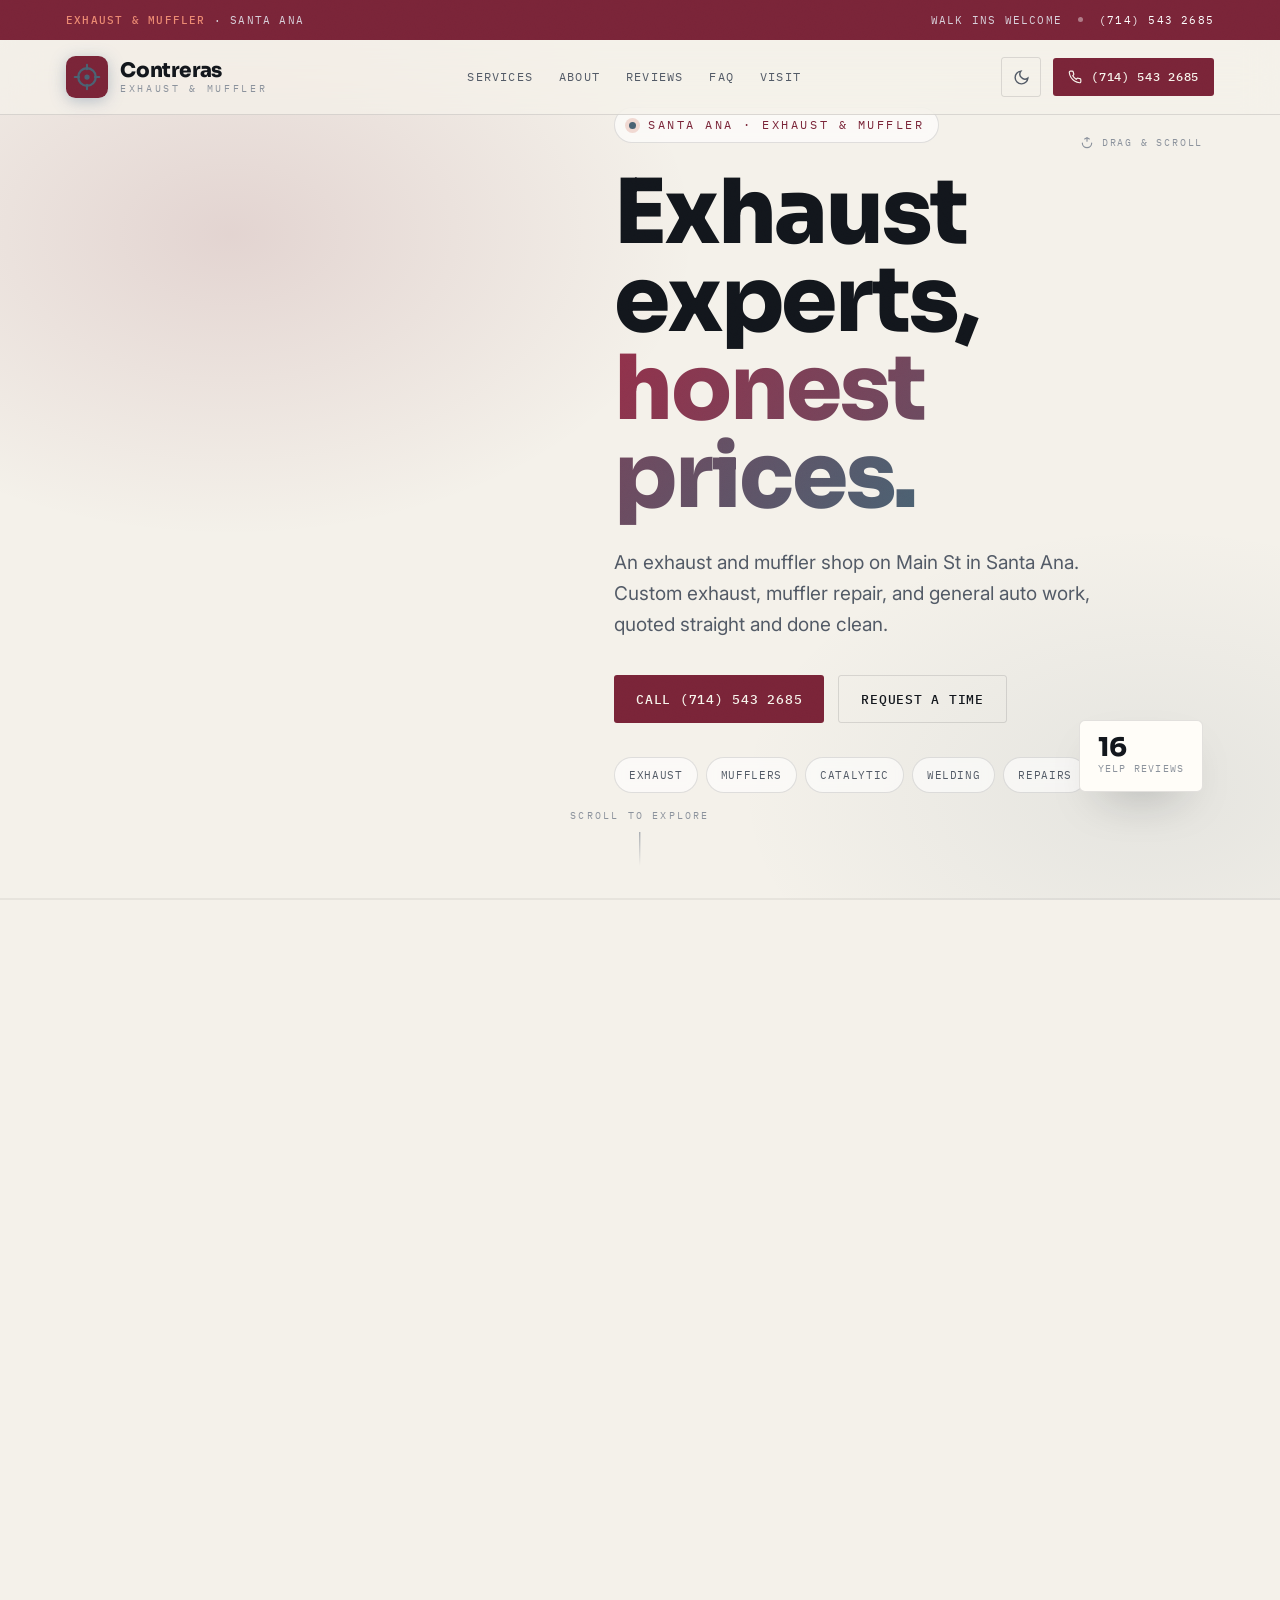
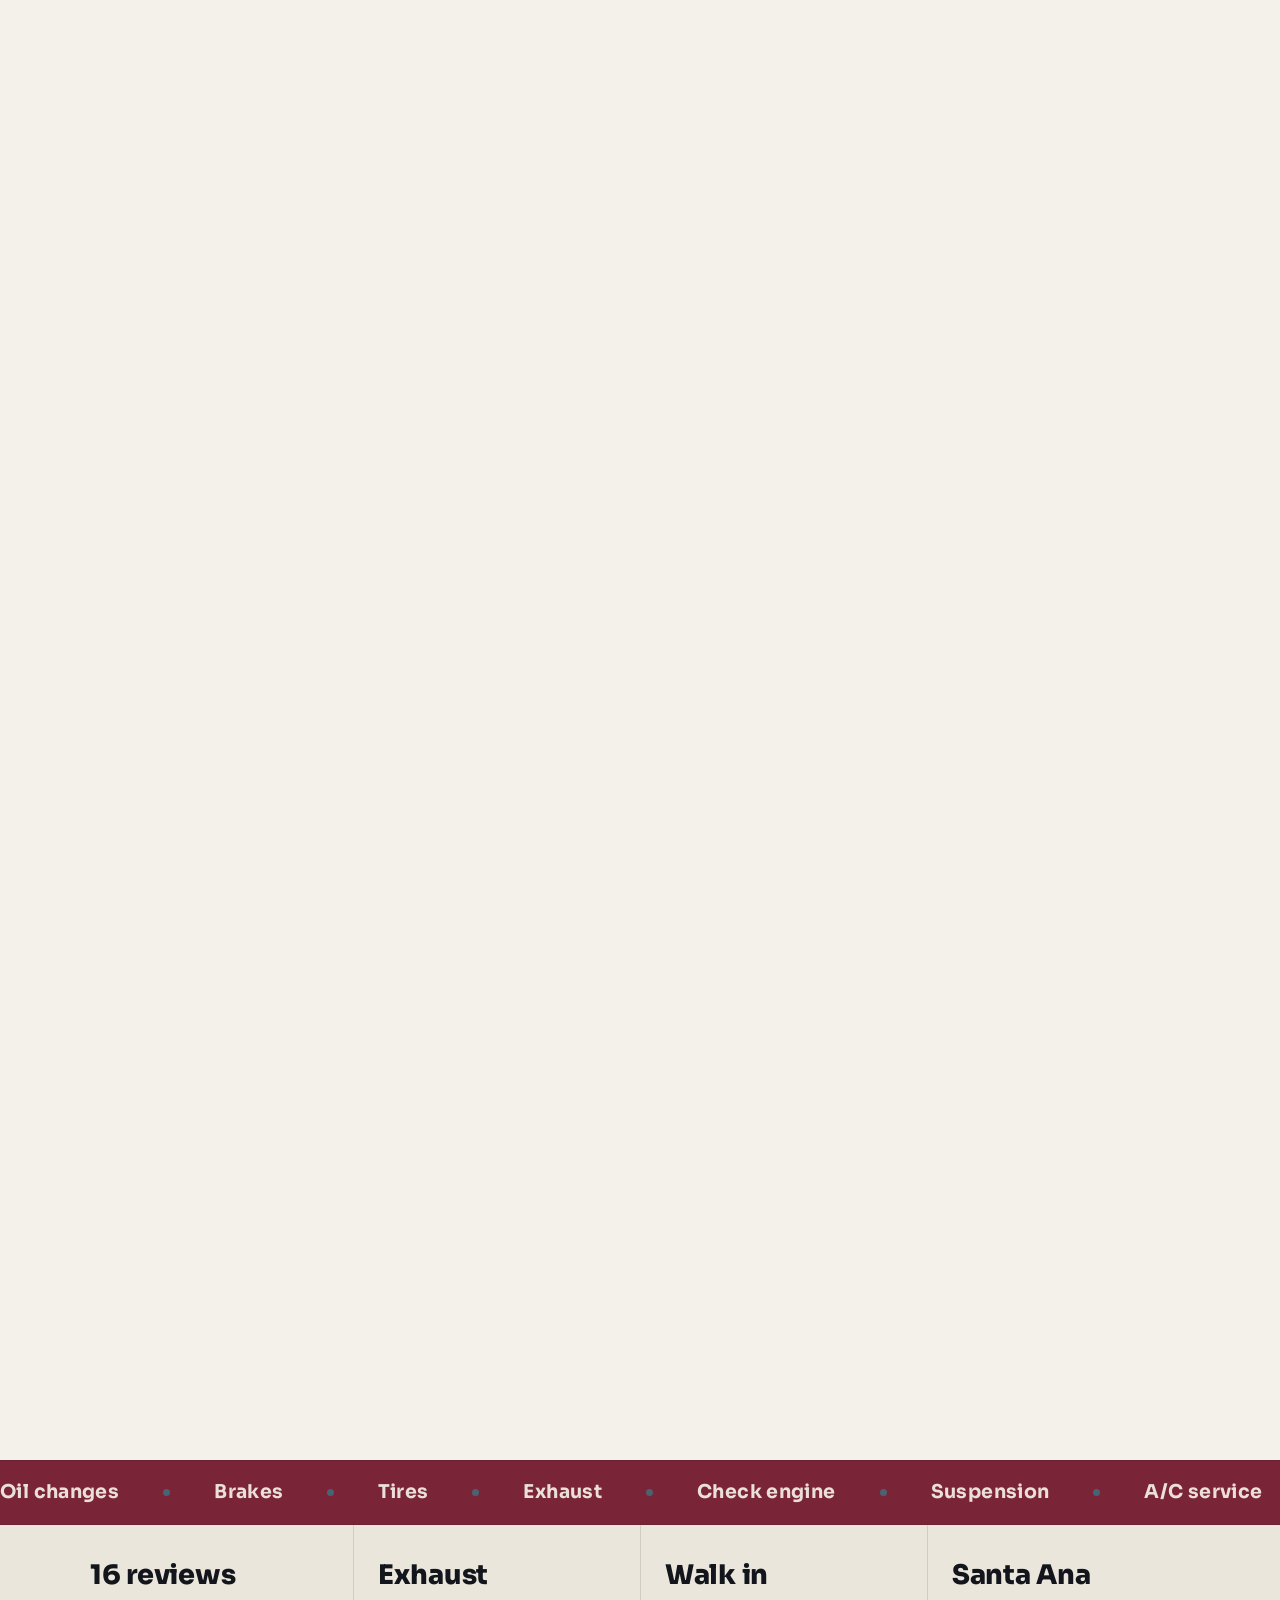
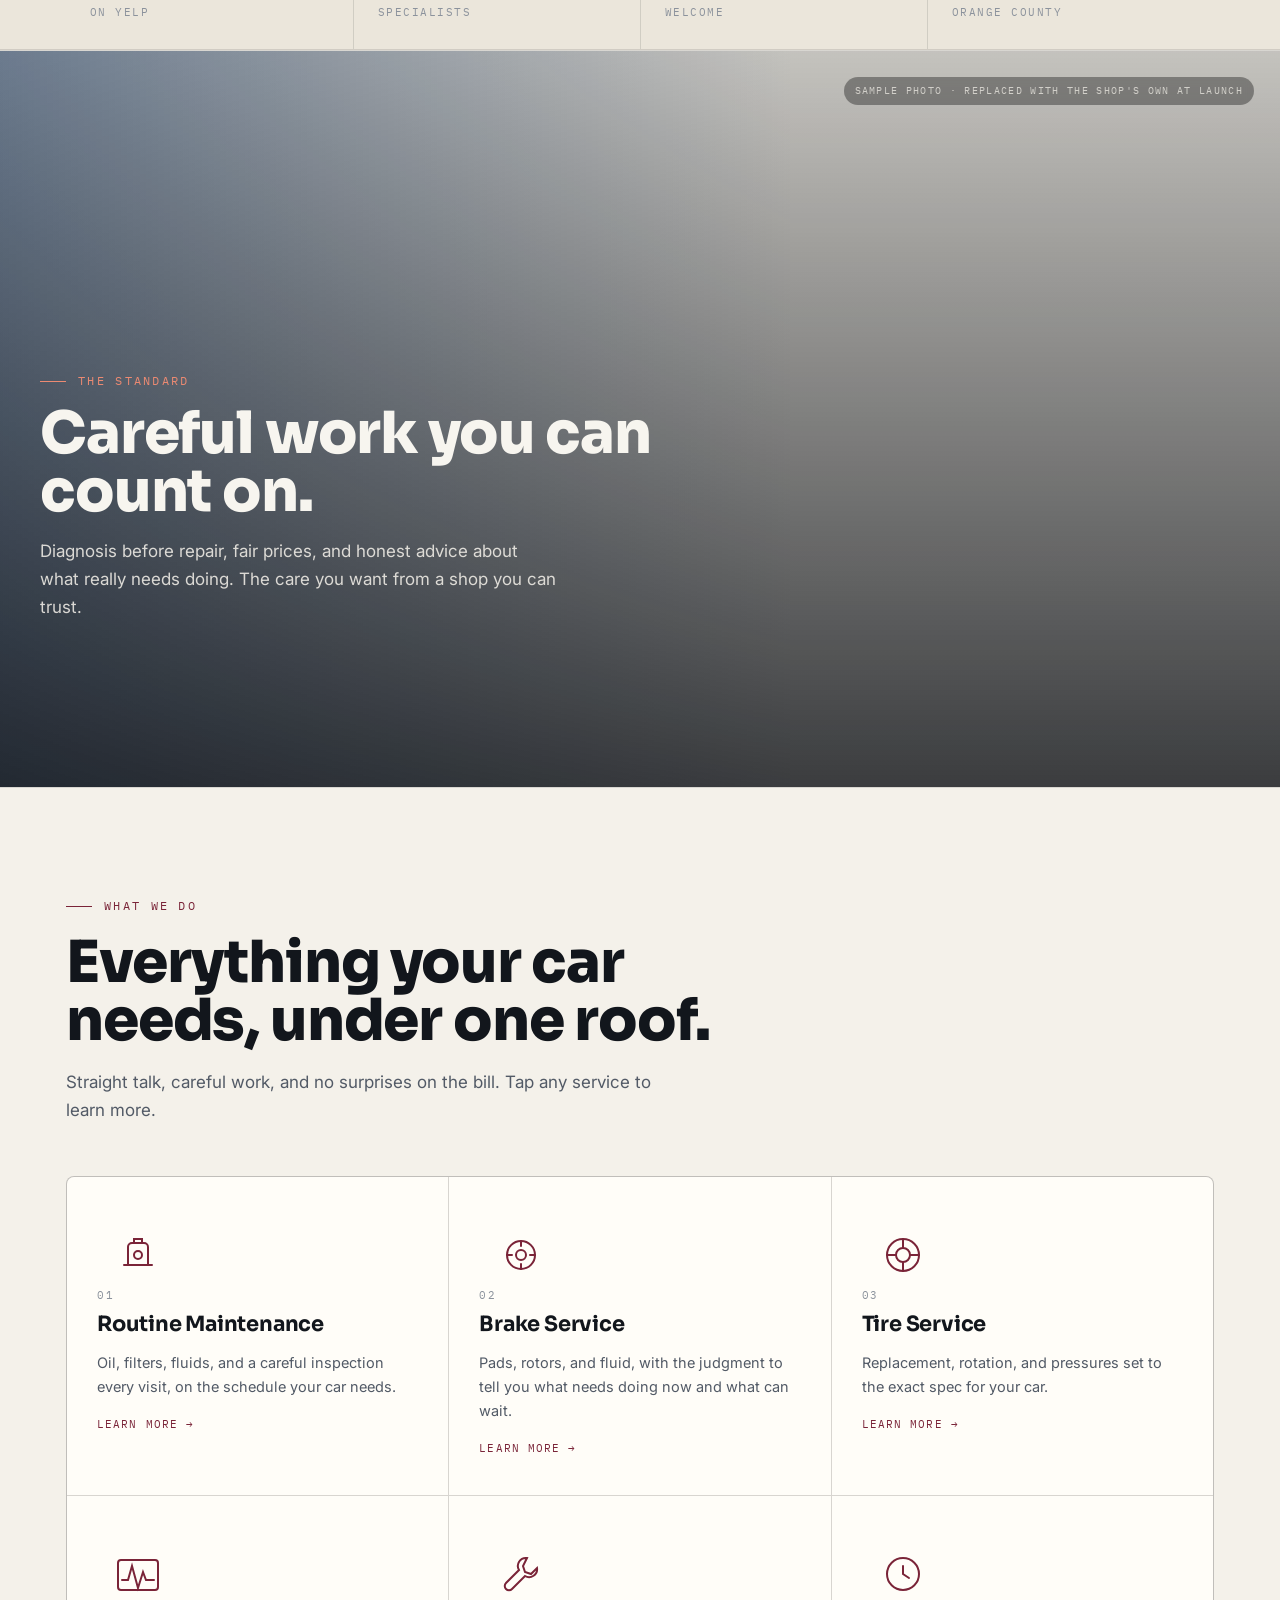
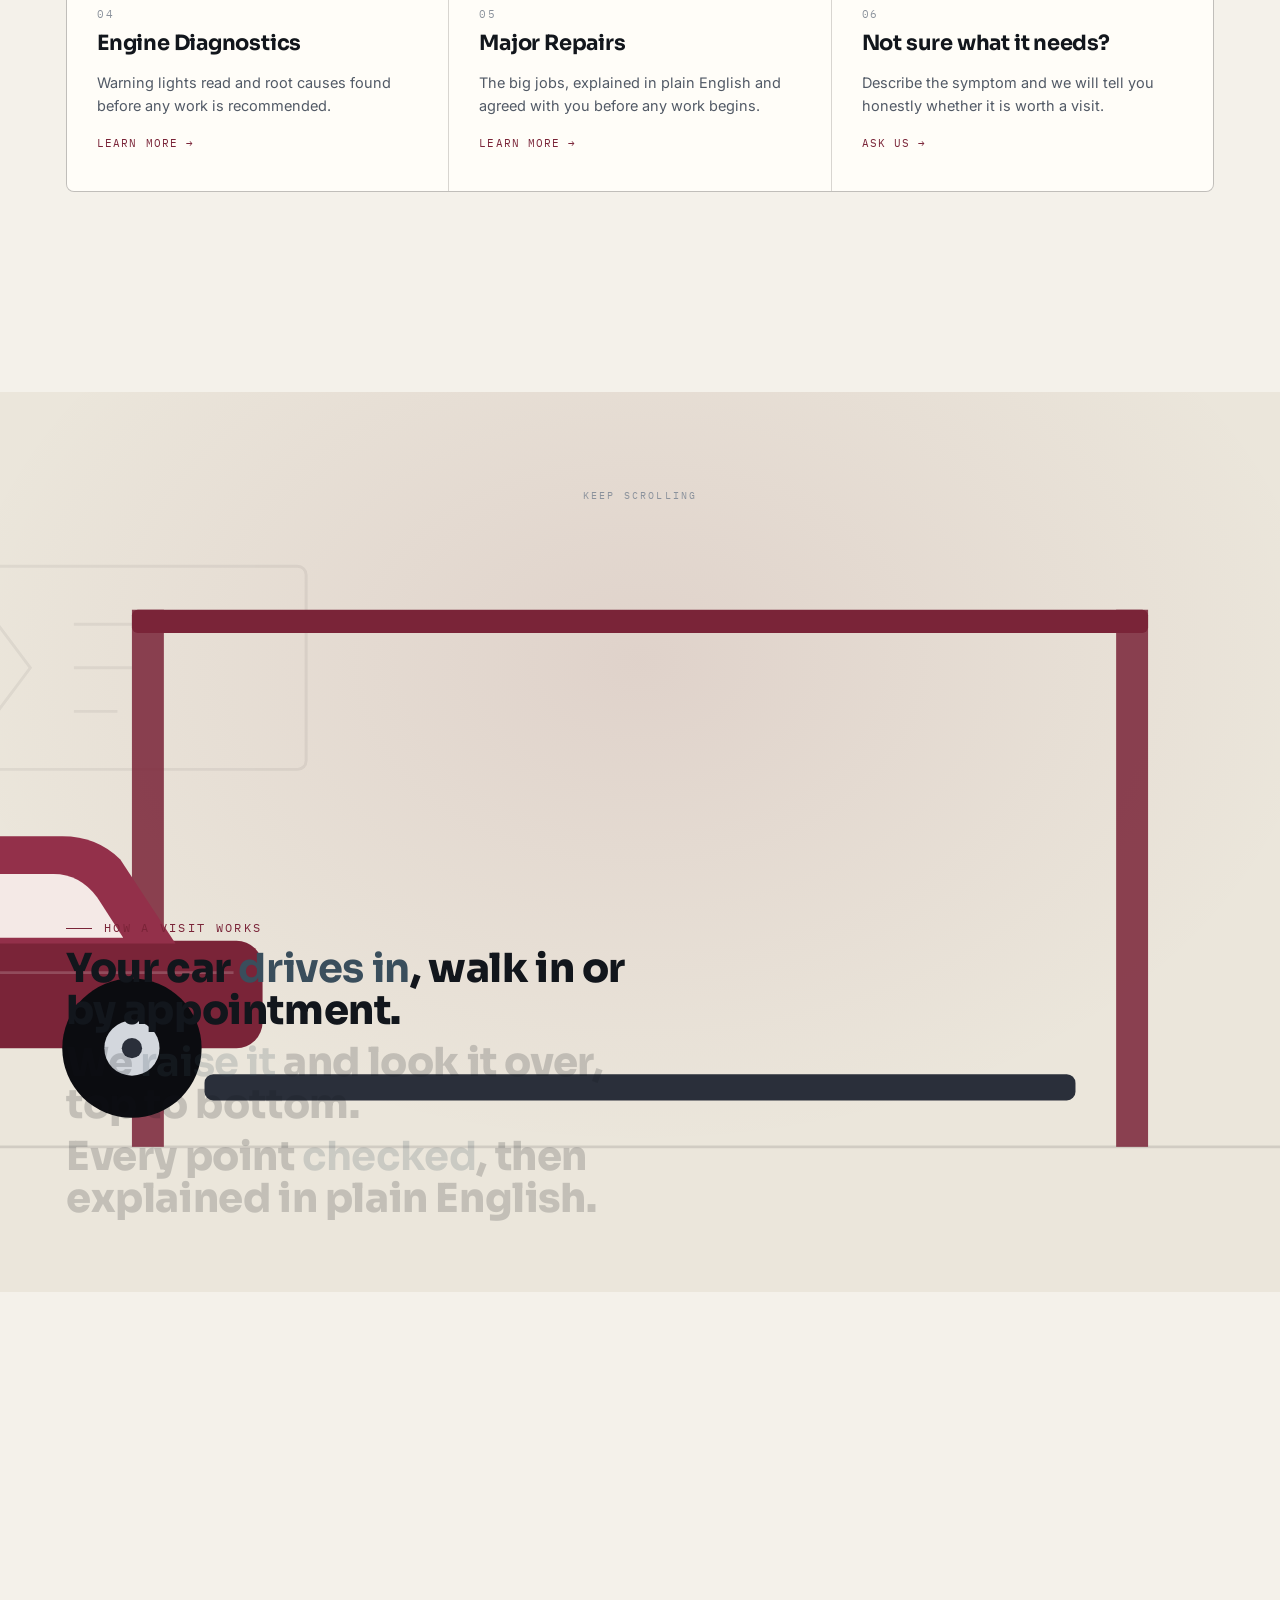
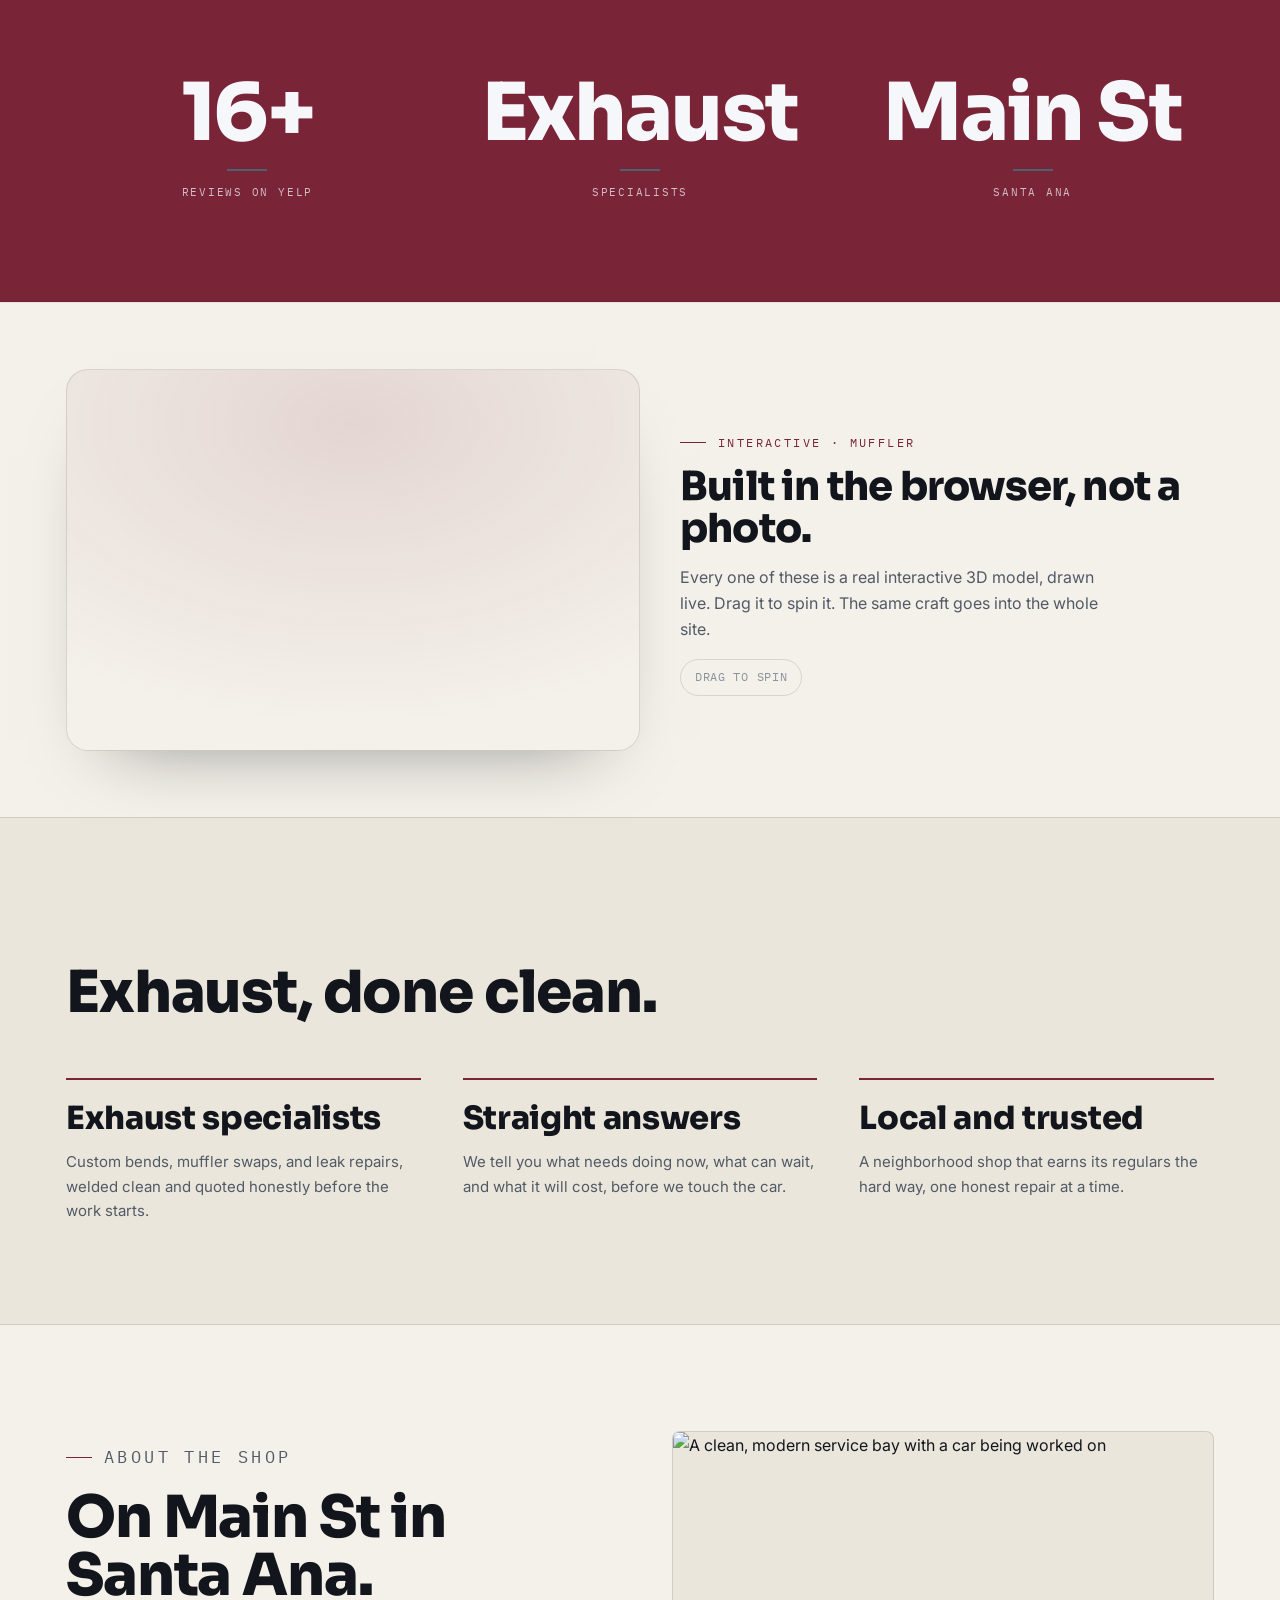
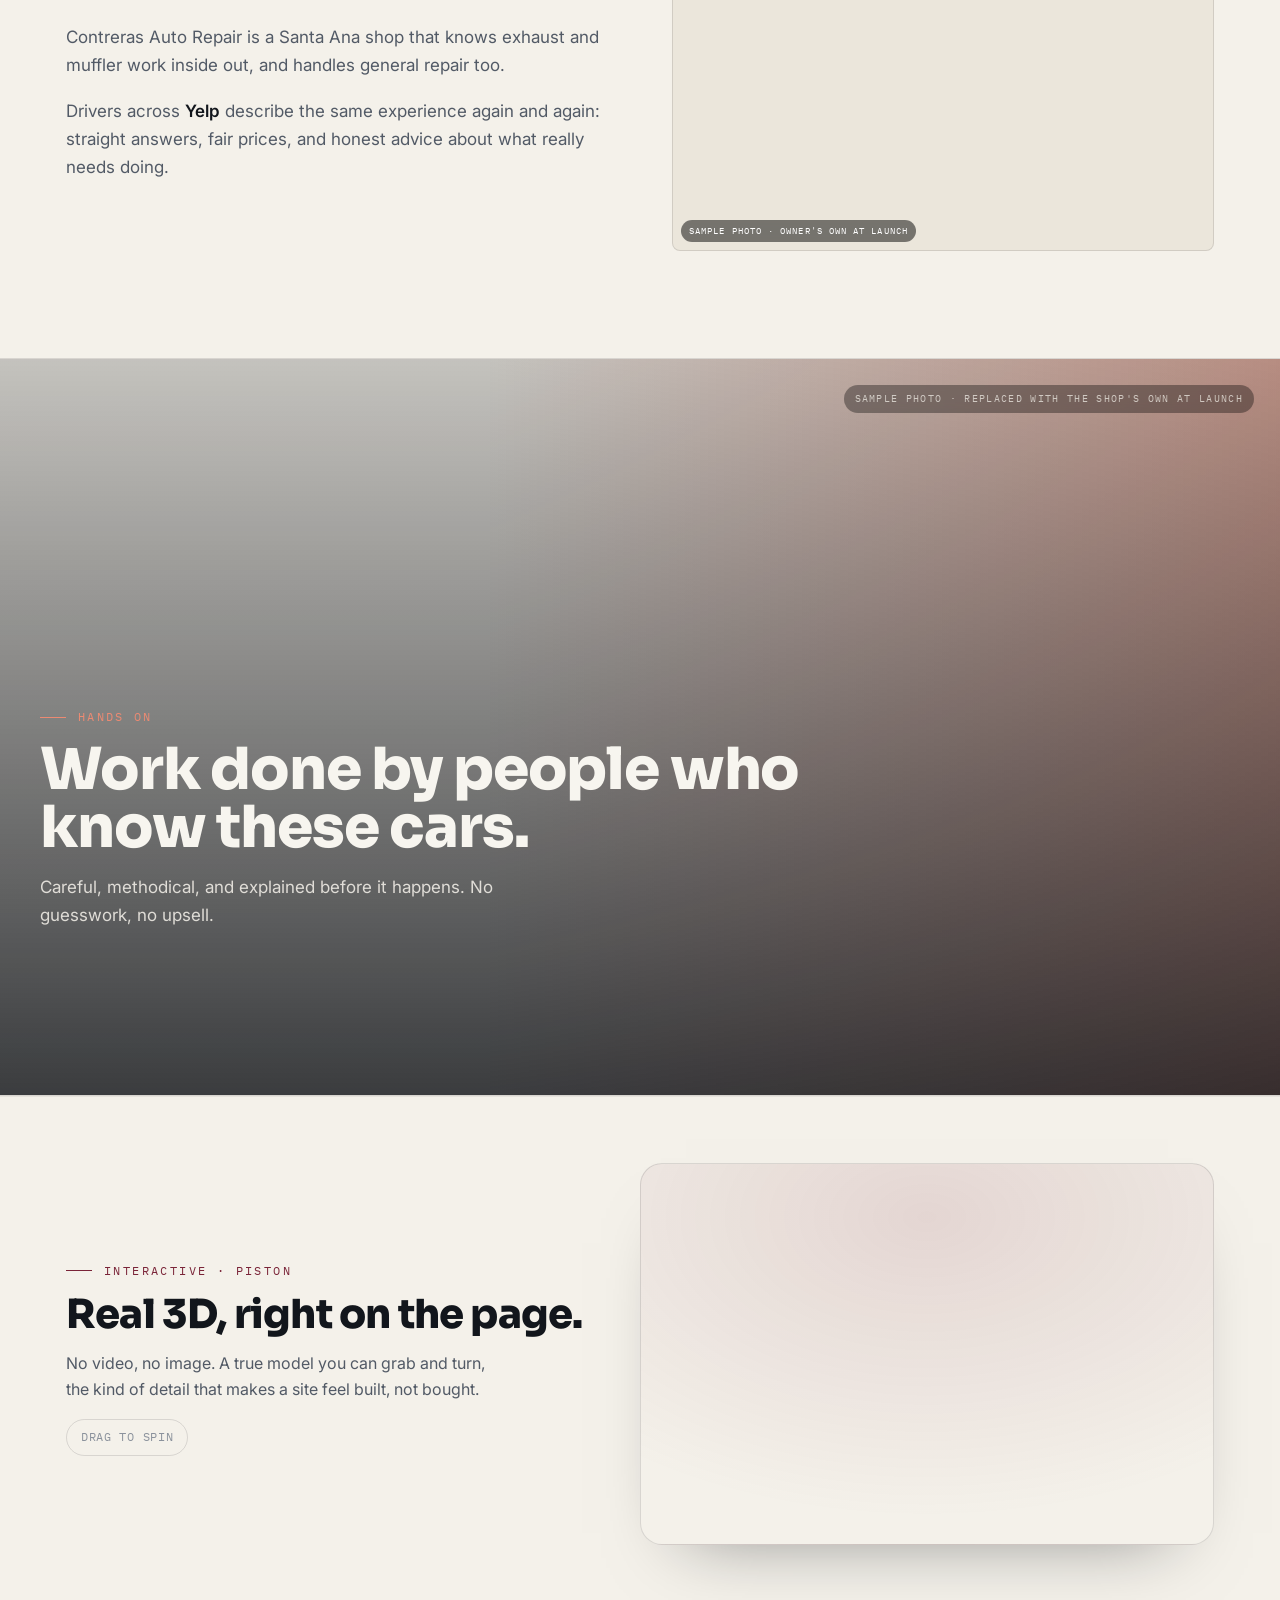
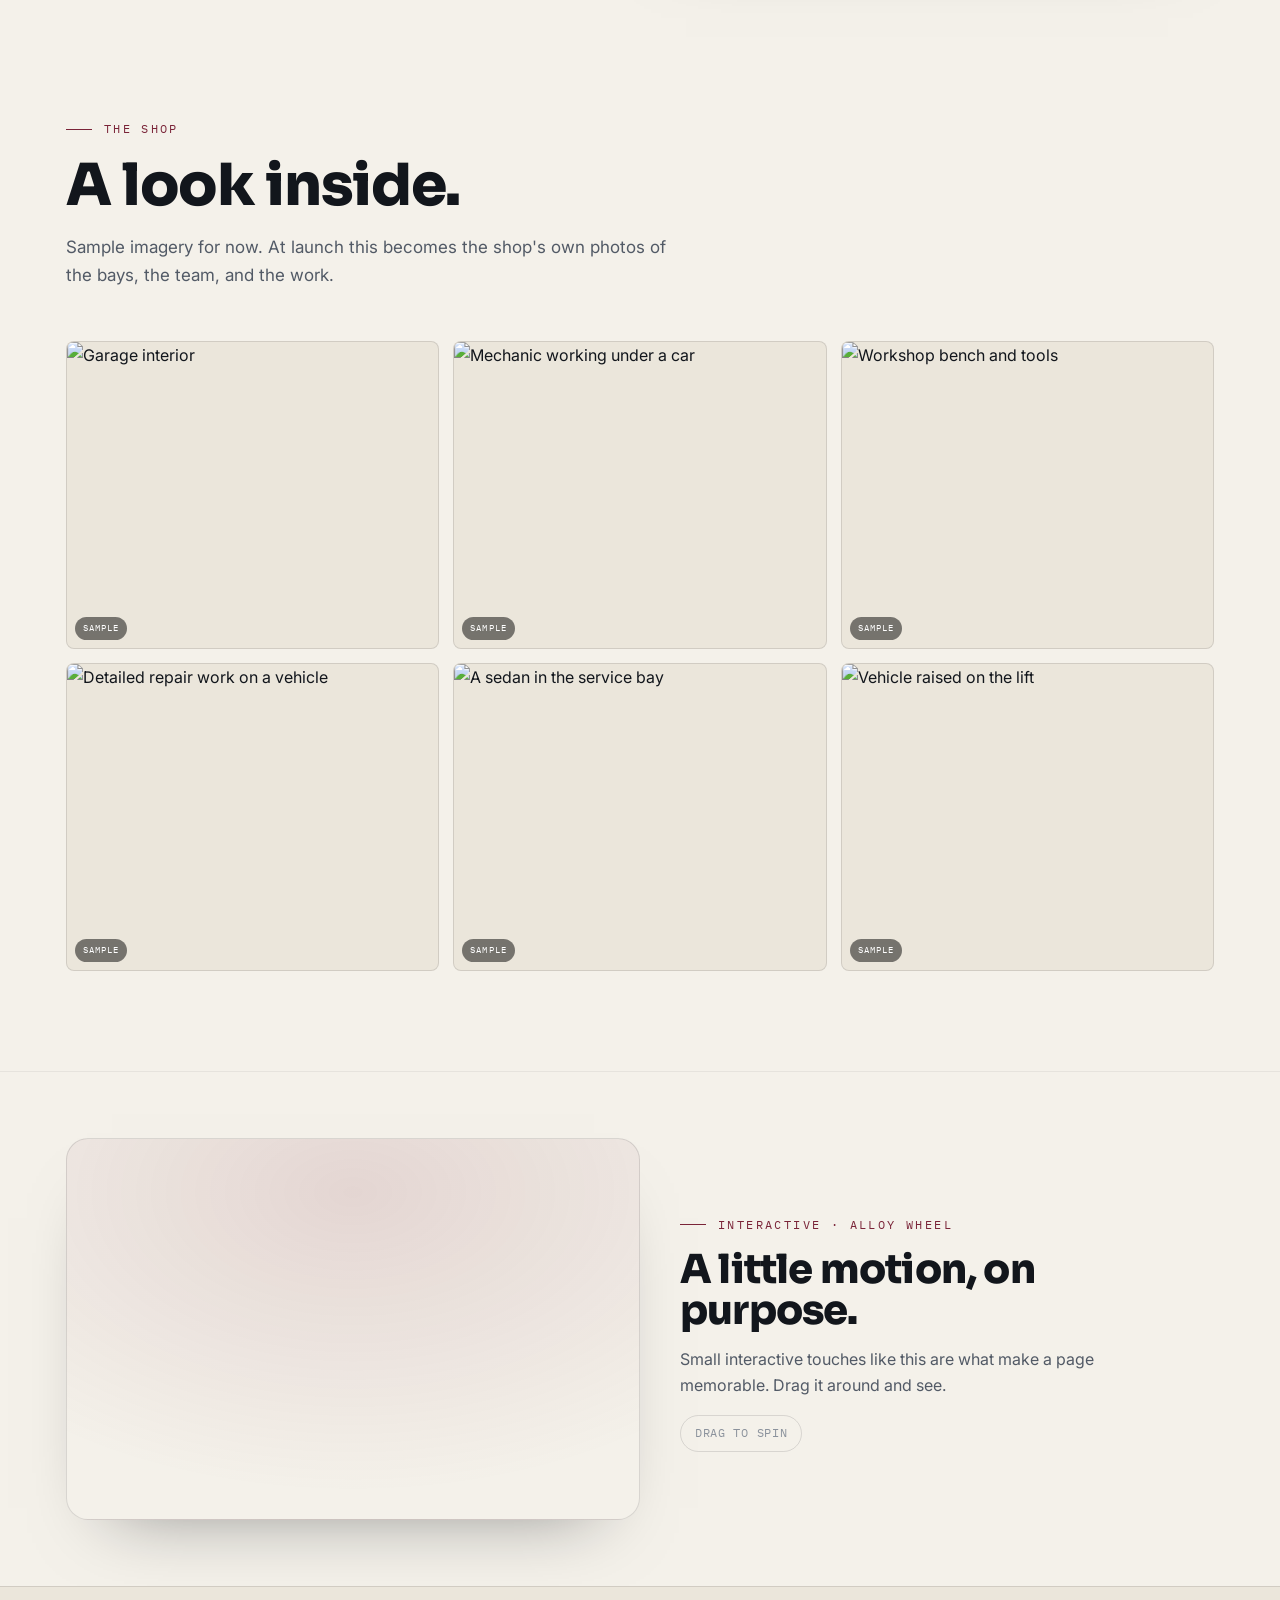
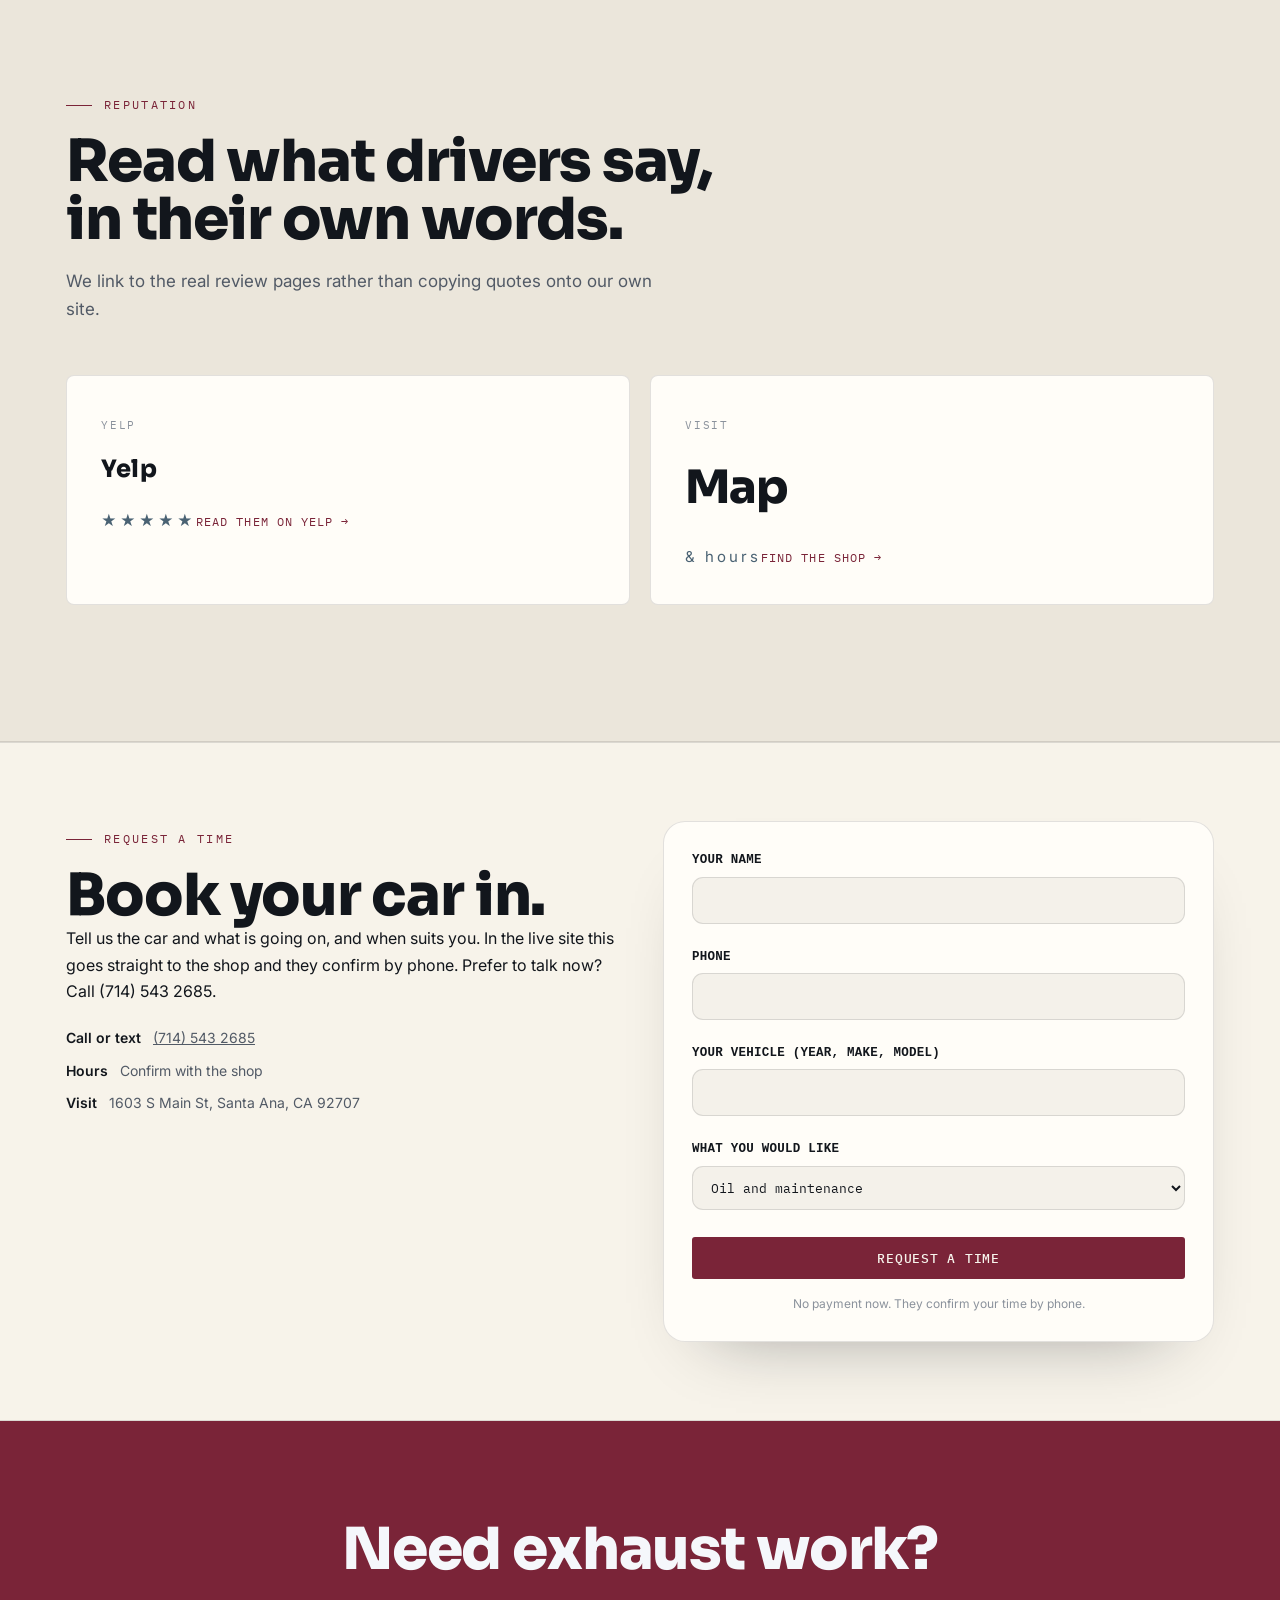
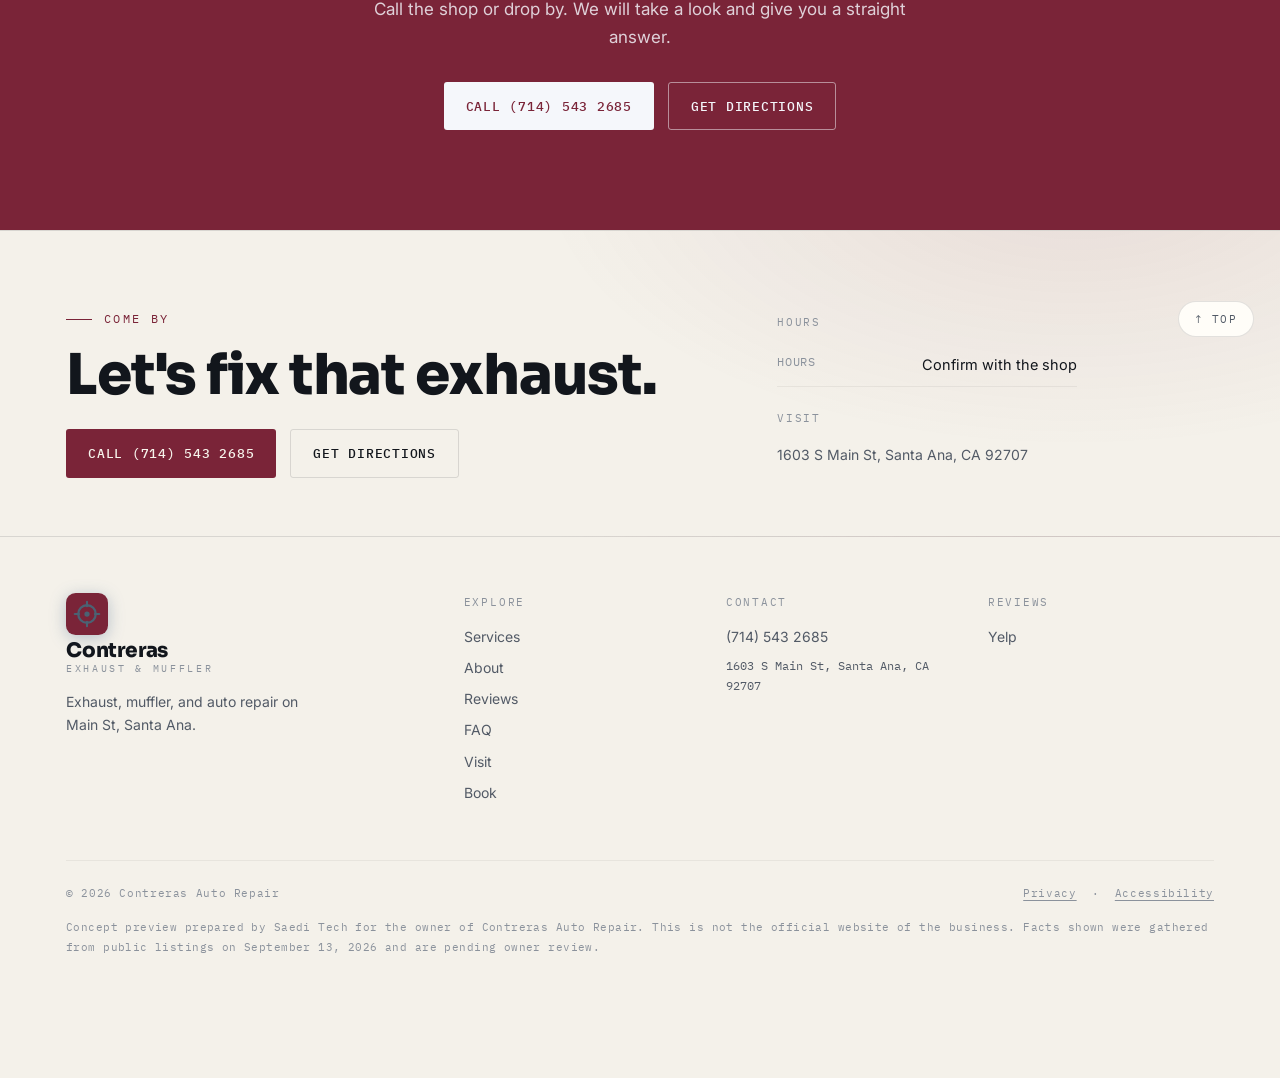
==== commit dcbdc088: "Fix 3D hero loading, page reveal, spread 3D across page, unique heroes, correct photos Co-Authored-B" ====
--- a/index.html
+++ b/index.html
@@ -57,7 +57,7 @@
         <p class="lede">An exhaust and muffler shop on Main St in Santa Ana. Custom exhaust, muffler repair, and general auto work, quoted straight and done clean.</p>
         <div class="cta">
           <a class="btn btn-fill" href="tel:+17145432685">Call (714) 543 2685</a>
-          <a class="btn btn-line" href="visit.html">Get directions</a>
+          <a class="btn btn-line" href="#book">Request a time</a>
         </div>
         <div class="chips" aria-label="What we do"><span class="chip">Exhaust</span><span class="chip">Mufflers</span><span class="chip">Catalytic</span><span class="chip">Welding</span><span class="chip">Repairs</span></div>
       </div>
@@ -247,6 +247,25 @@
   </div>
 </section>
 
+<section id="book" class="bookband">
+  <div class="wrap bookgrid">
+    <div class="bookcopy">
+      <p class="kick up">Request a time</p>
+      <h2 class="up">Book your car in.</h2>
+      <p class="up">Tell us the car and what is going on, and when suits you. In the live site this goes straight to the shop and they confirm by phone. Prefer to talk now? Call (714) 543 2685.</p>
+      <div class="bookfacts up"><span><b>Call or text</b> &nbsp; <a href="tel:+17145432685">(714) 543 2685</a></span><span><b>Hours</b> &nbsp; Confirm with the shop</span><span><b>Visit</b> &nbsp; 1603 S Main St, Santa Ana, CA 92707</span></div>
+    </div>
+    <form id="bookform" class="bookform up" novalidate>
+      <input type="text" id="f-web" class="hp" tabindex="-1" autocomplete="off" aria-hidden="true" placeholder="Leave blank">
+      <label>Your name<input id="f-name" type="text" autocomplete="name" required></label>
+      <label>Phone<input id="f-phone" type="tel" autocomplete="tel" required></label>
+      <label>Your vehicle (year, make, model)<input id="f-car" type="text" required></label>
+      <label>What you would like<select id="f-svc"><option>Oil and maintenance</option><option>Brakes</option><option>Check engine or diagnostics</option><option>Smog check</option><option>Exhaust or muffler</option><option>Other repair</option></select></label>
+      <button class="btn btn-fill" type="submit">Request a time</button>
+      <p class="bookmini">No payment now. They confirm your time by phone.</p>
+    </form>
+  </div>
+</section>
 <section class="ctaband">
   <div class="wrap">
     <h2 class="up">Need exhaust work?</h2>
@@ -268,7 +287,7 @@
         <a class="logo" href="index.html" aria-label="Contreras Auto Repair, home"><svg class="emblem" viewBox="0 0 48 48" aria-hidden="true"><rect width="48" height="48" rx="11" fill="var(--indigo)"/><circle cx="24" cy="24" r="10" fill="none" stroke="var(--shu)" stroke-width="2.6"/><circle cx="24" cy="24" r="3" fill="var(--shu)"/><g stroke="var(--shu)" stroke-width="2.4" stroke-linecap="round"><path d="M24 10v5M24 33v5M10 24h5M33 24h5"/></g></svg><span class="wm"><span class="n">Contreras</span><span class="s">Exhaust &amp; Muffler</span></span></a>
         <p>Exhaust, muffler, and auto repair on Main St, Santa Ana.</p>
       </div>
-      <div class="fcol"><p class="ft">Explore</p><a href="services.html">Services</a><a href="about.html">About</a><a href="reviews.html">Reviews</a><a href="faq.html">FAQ</a><a href="visit.html">Visit</a></div>
+      <div class="fcol"><p class="ft">Explore</p><a href="services.html">Services</a><a href="about.html">About</a><a href="reviews.html">Reviews</a><a href="faq.html">FAQ</a><a href="visit.html">Visit</a><a href="index.html#book">Book</a></div>
       <div class="fcol"><p class="ft">Contact</p><a href="tel:+17145432685">(714) 543 2685</a><p class="mono" style="font-size:12px">1603 S Main St, Santa Ana, CA 92707</p></div>
       <div class="fcol"><p class="ft">Reviews</p><a href="https://www.yelp.com/biz/contreras-auto-repair-santa-ana" target="_blank" rel="noopener">Yelp</a></div>
     </div>
--- a/assets/site.css
+++ b/assets/site.css
@@ -395,3 +395,20 @@
 .obj3dband .o3b-copy p{color:var(--muted);max-width:42ch;margin-bottom:16px}
 .obj3dband .o3b-copy .drag{display:inline-flex;align-items:center;gap:8px;font-family:'IBM Plex Mono',monospace;font-size:11.5px;letter-spacing:.06em;text-transform:uppercase;color:var(--faint);border:1px solid var(--line);border-radius:40px;padding:8px 14px}
 @media(max-width:820px){.obj3dband{padding:44px 0}.obj3dband .o3b-art{order:0!important;flex-basis:100%}.obj3dband canvas.obj3d{height:300px}}
+
+/* ---- booking ---- */
+.bookband{padding:78px 0;background:var(--card2);border-top:1px solid var(--line);border-bottom:1px solid var(--line)}
+.bookband .bookgrid{display:grid;grid-template-columns:1fr 1fr;gap:46px;align-items:start}
+.bookband .bookfacts{margin-top:22px;display:flex;flex-direction:column;gap:9px;color:var(--muted);font-size:14px}
+.bookband .bookfacts b{color:var(--text);font-weight:600}
+.bookform{background:var(--card);border:1px solid var(--line);border-radius:22px;padding:28px;display:flex;flex-direction:column;gap:15px;box-shadow:0 34px 70px -48px rgba(15,20,26,.45);position:relative}
+.bookform label{display:flex;flex-direction:column;gap:6px;font-size:12.5px;font-weight:600;letter-spacing:.02em;color:var(--text)}
+.bookform input,.bookform select{font:inherit;font-weight:400;padding:12px 14px;border:1px solid var(--line);border-radius:11px;background:var(--bg);color:var(--text)}
+.bookform input:focus,.bookform select:focus{outline:2px solid var(--indigo);outline-offset:1px}
+.bookform .hp{position:absolute;left:-9999px;width:1px;height:1px;overflow:hidden}
+.bookform button{margin-top:4px}
+.bookform .bookmini{font-size:12px;color:var(--faint);margin:0;text-align:center}
+.form-done{text-align:center;padding:26px 10px}
+.form-done .ok{width:54px;height:54px;border-radius:50%;background:var(--indigo);color:var(--btn-tx);display:grid;place-items:center;font-size:27px;margin:0 auto 14px}
+.form-done h3{margin-bottom:8px}.form-done p{color:var(--muted);font-size:14px}
+@media(max-width:820px){.bookband .bookgrid{grid-template-columns:1fr;gap:28px}}
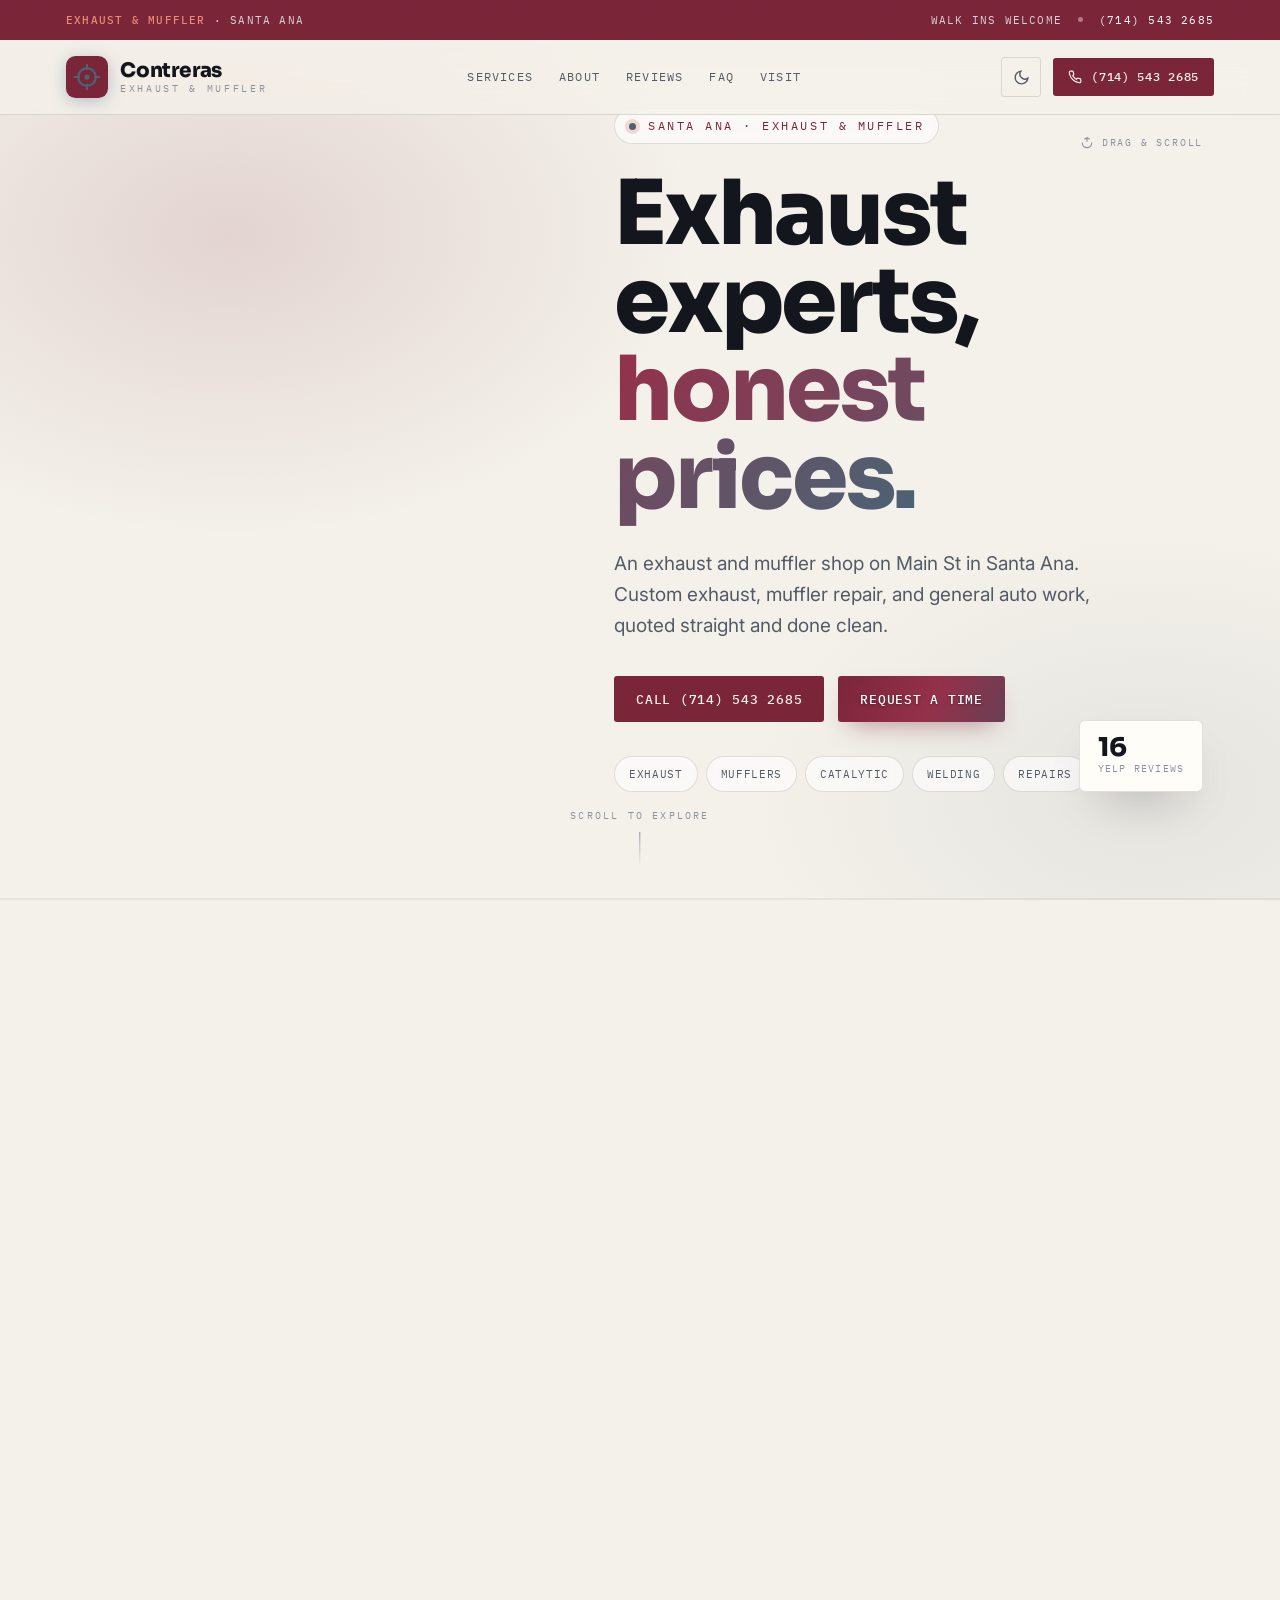
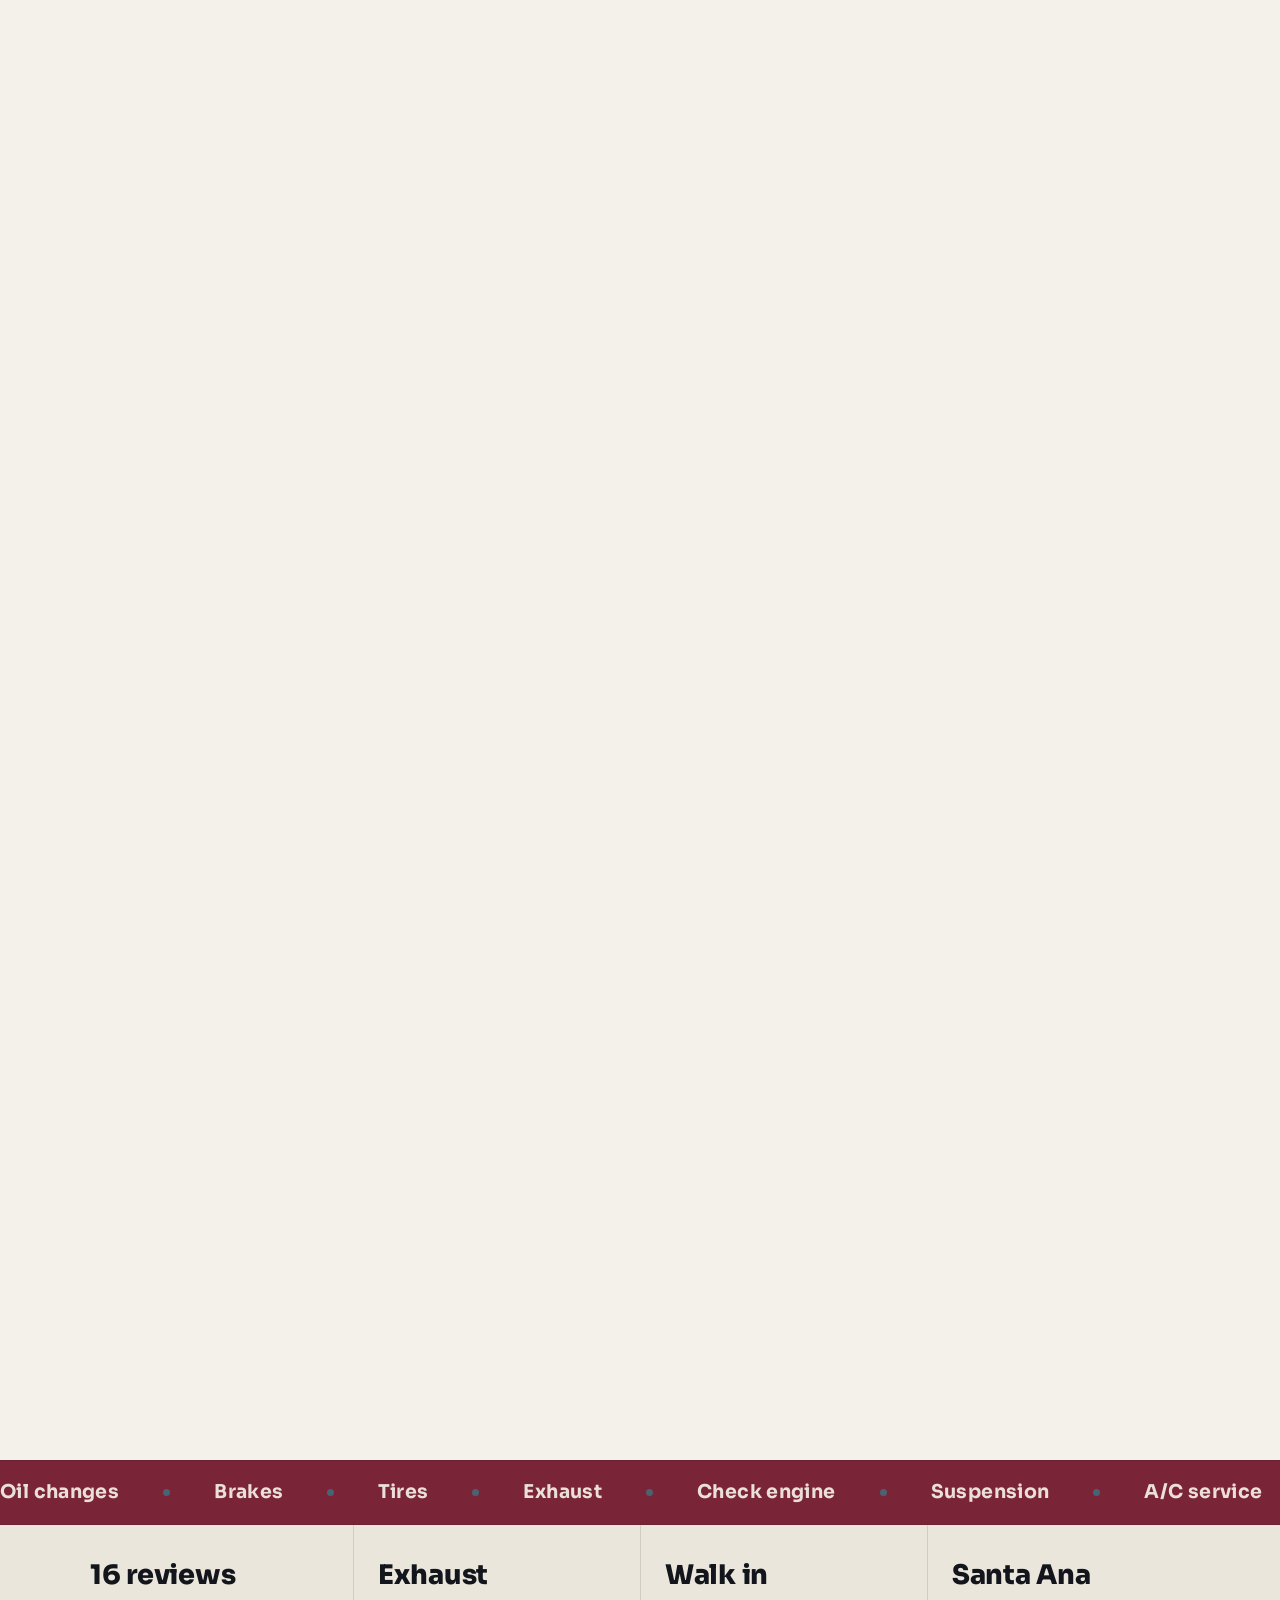
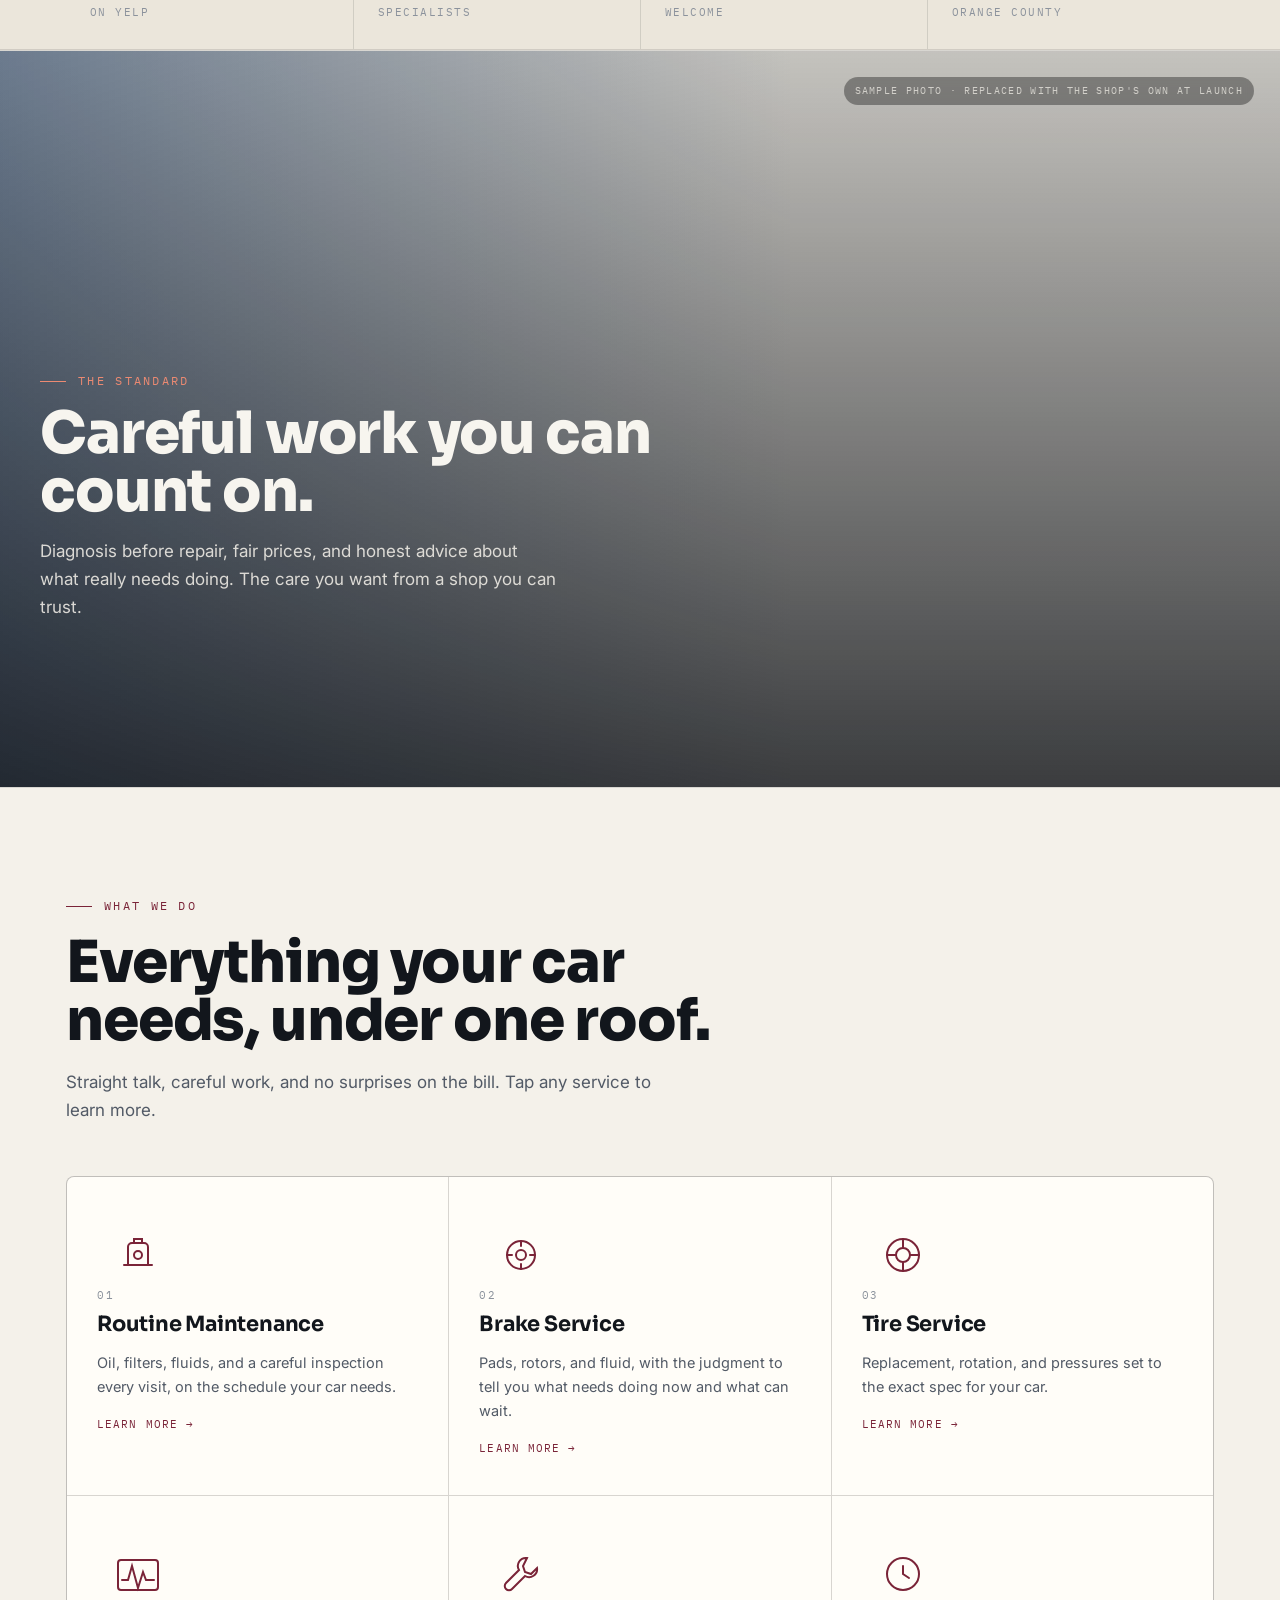
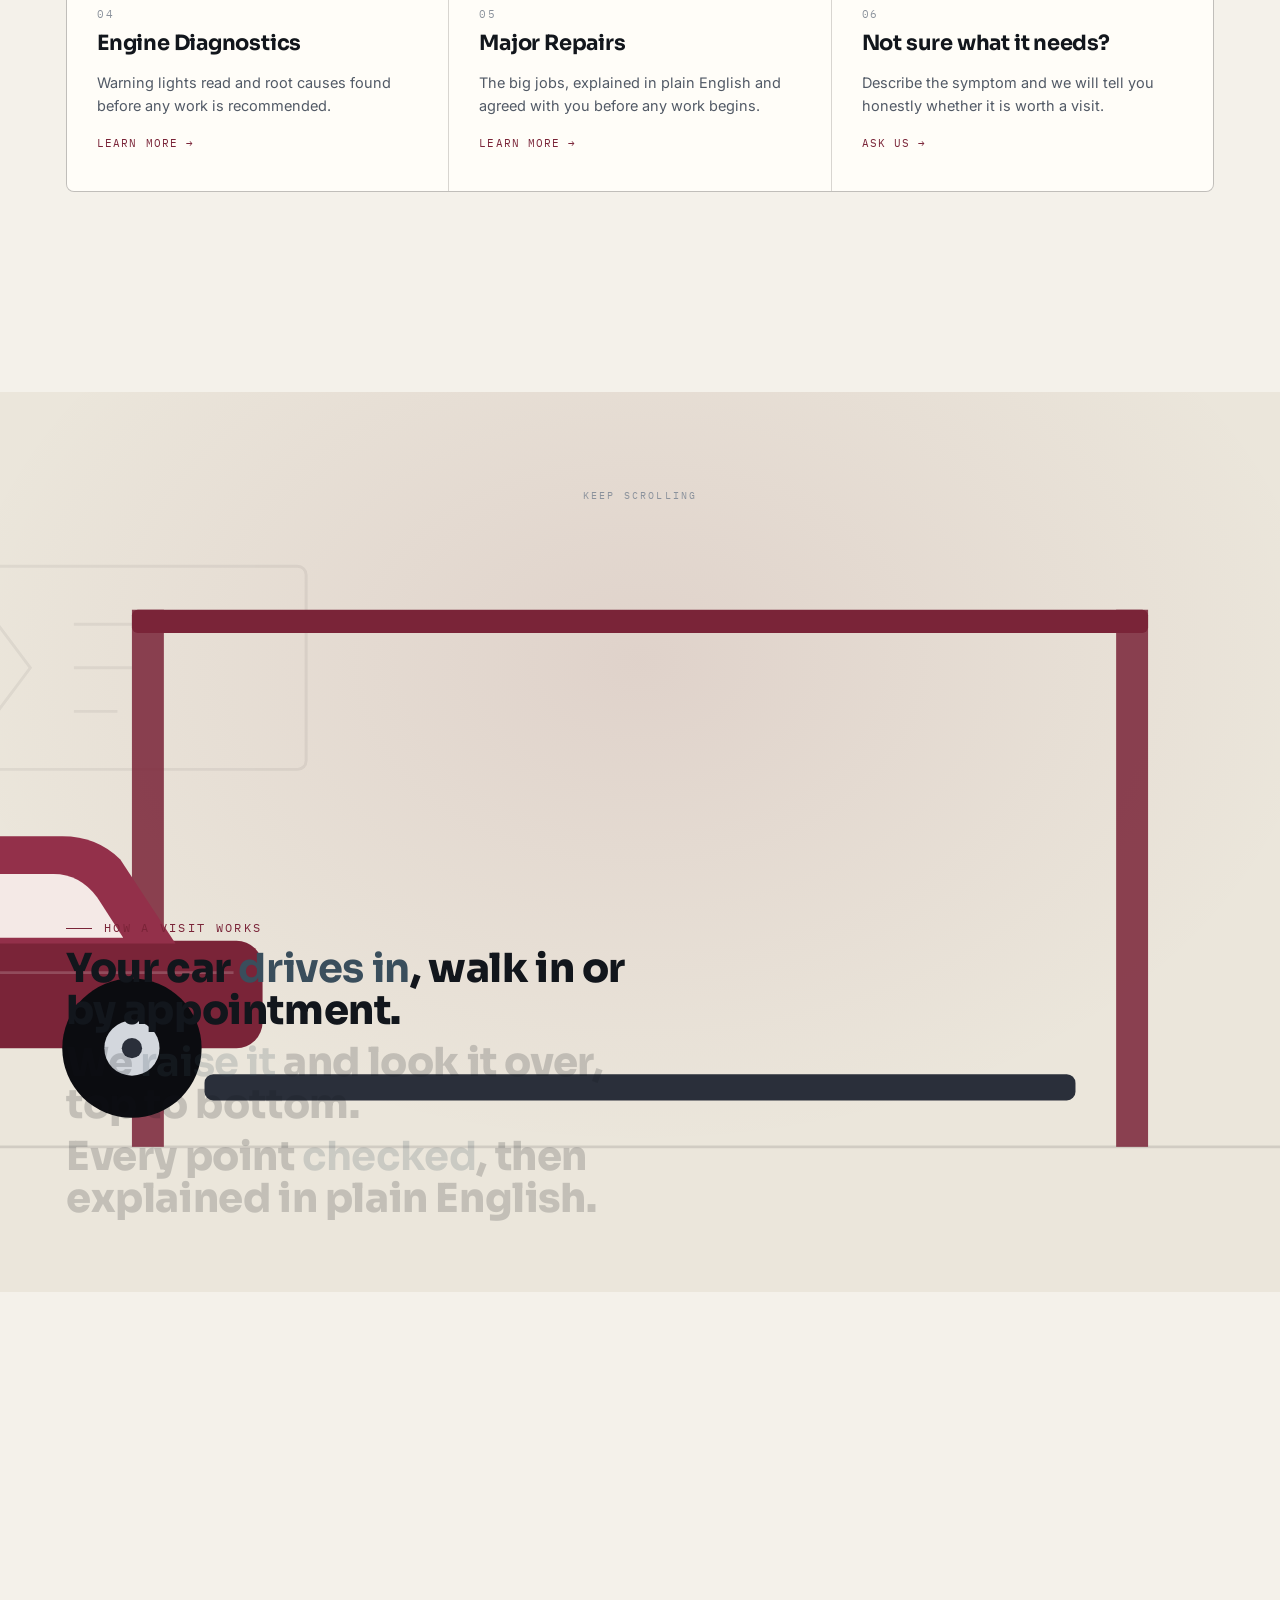
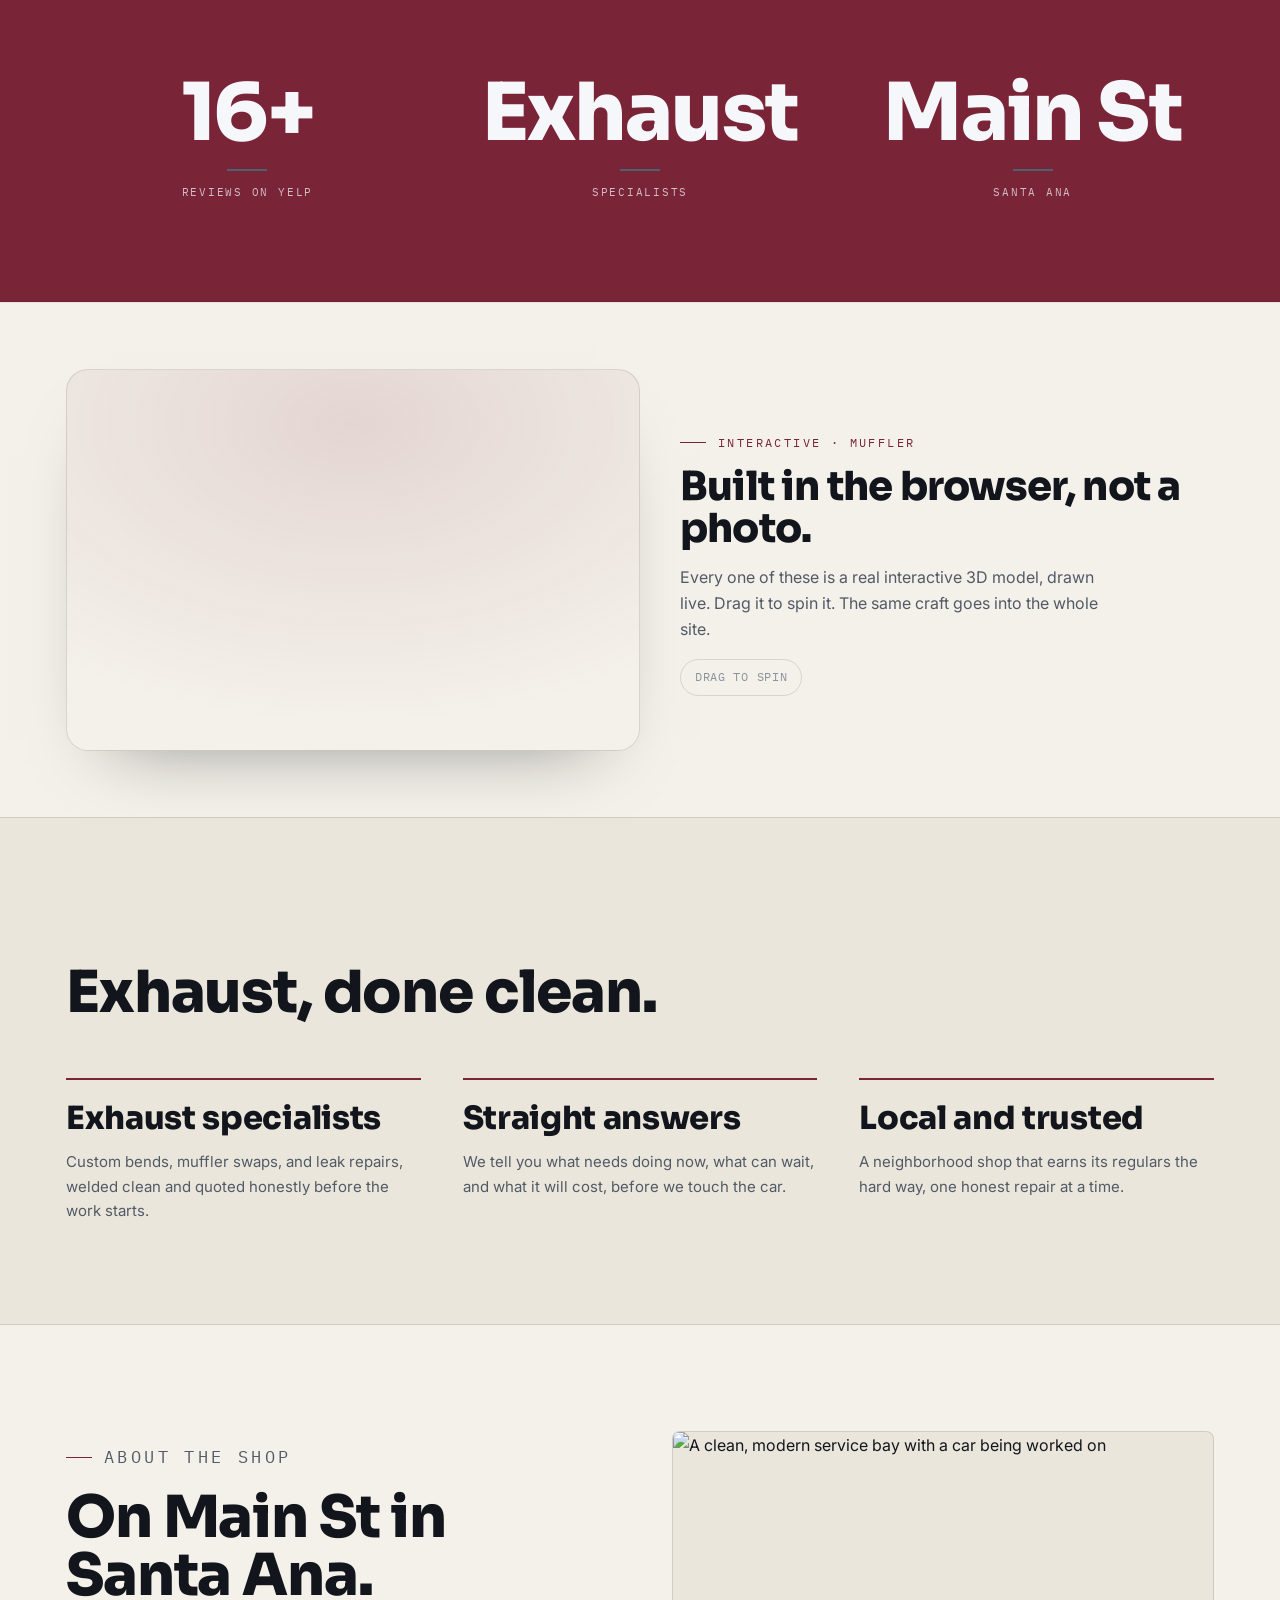
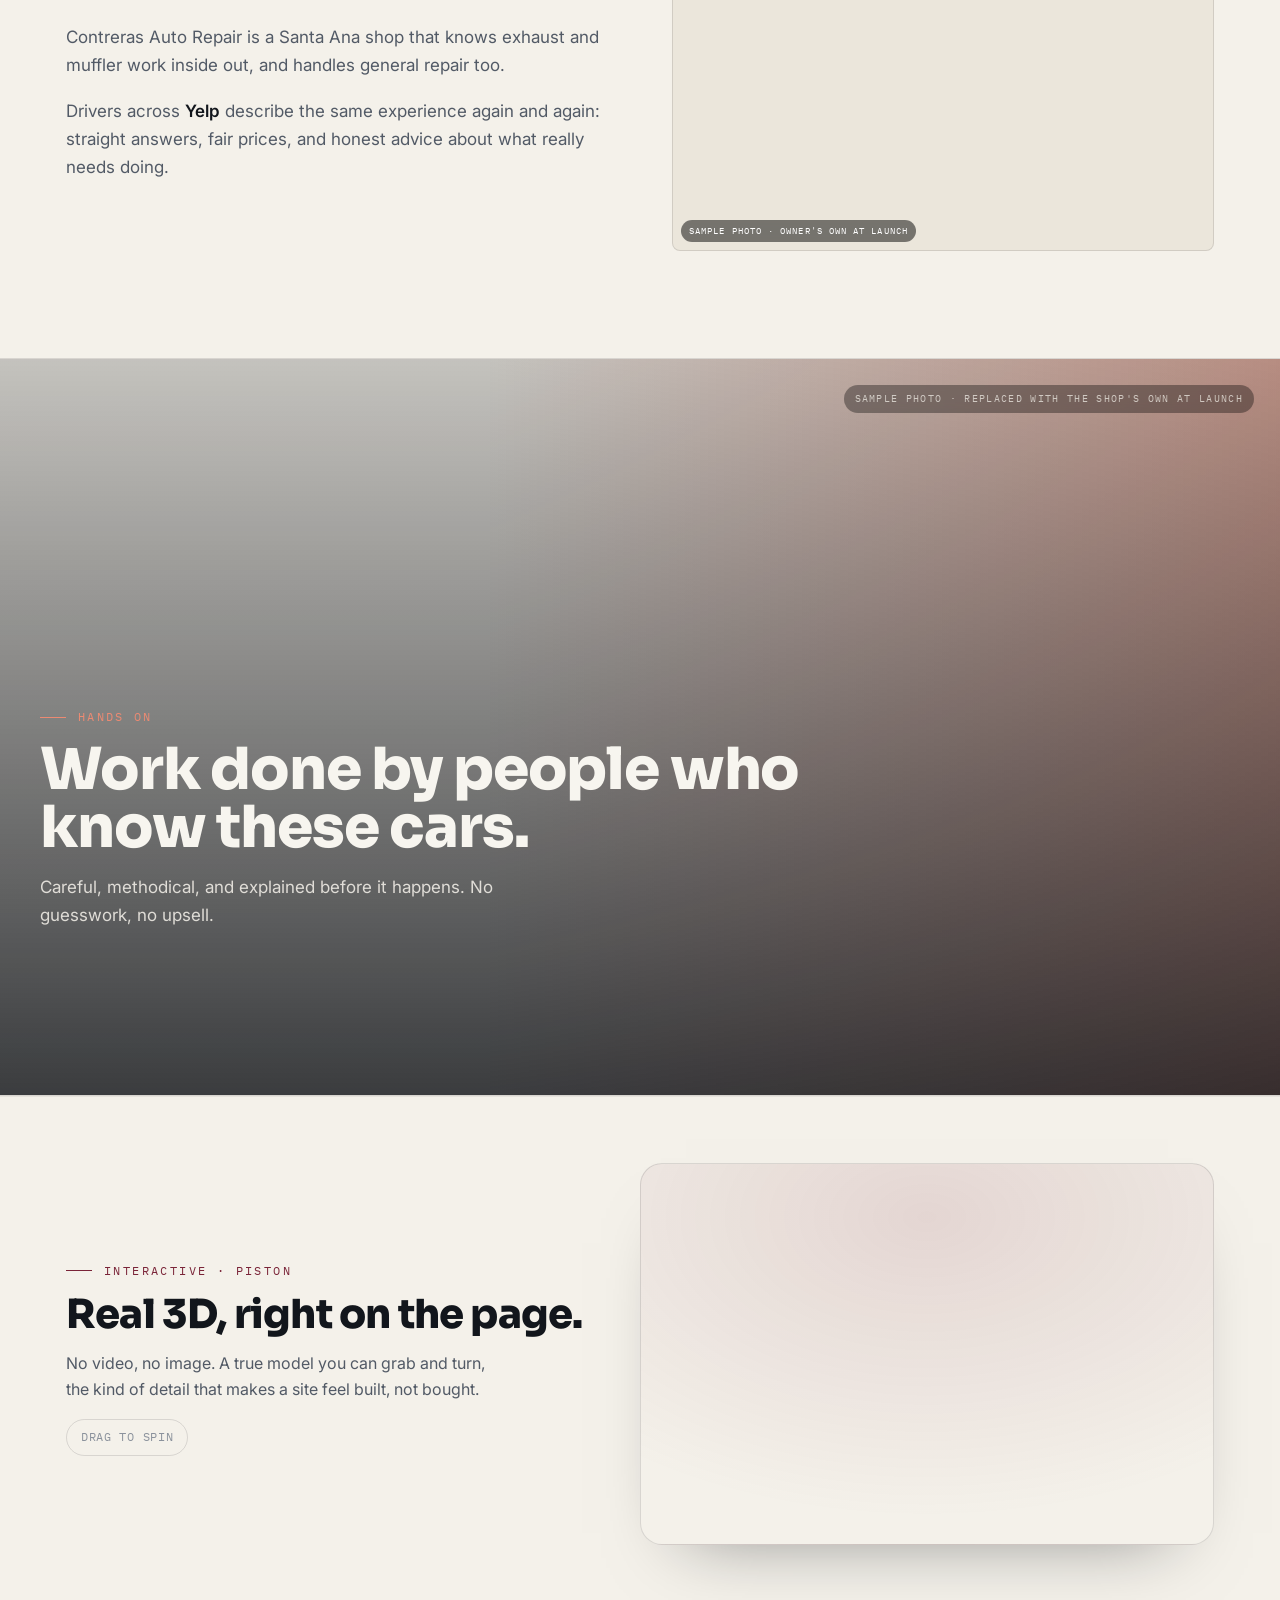
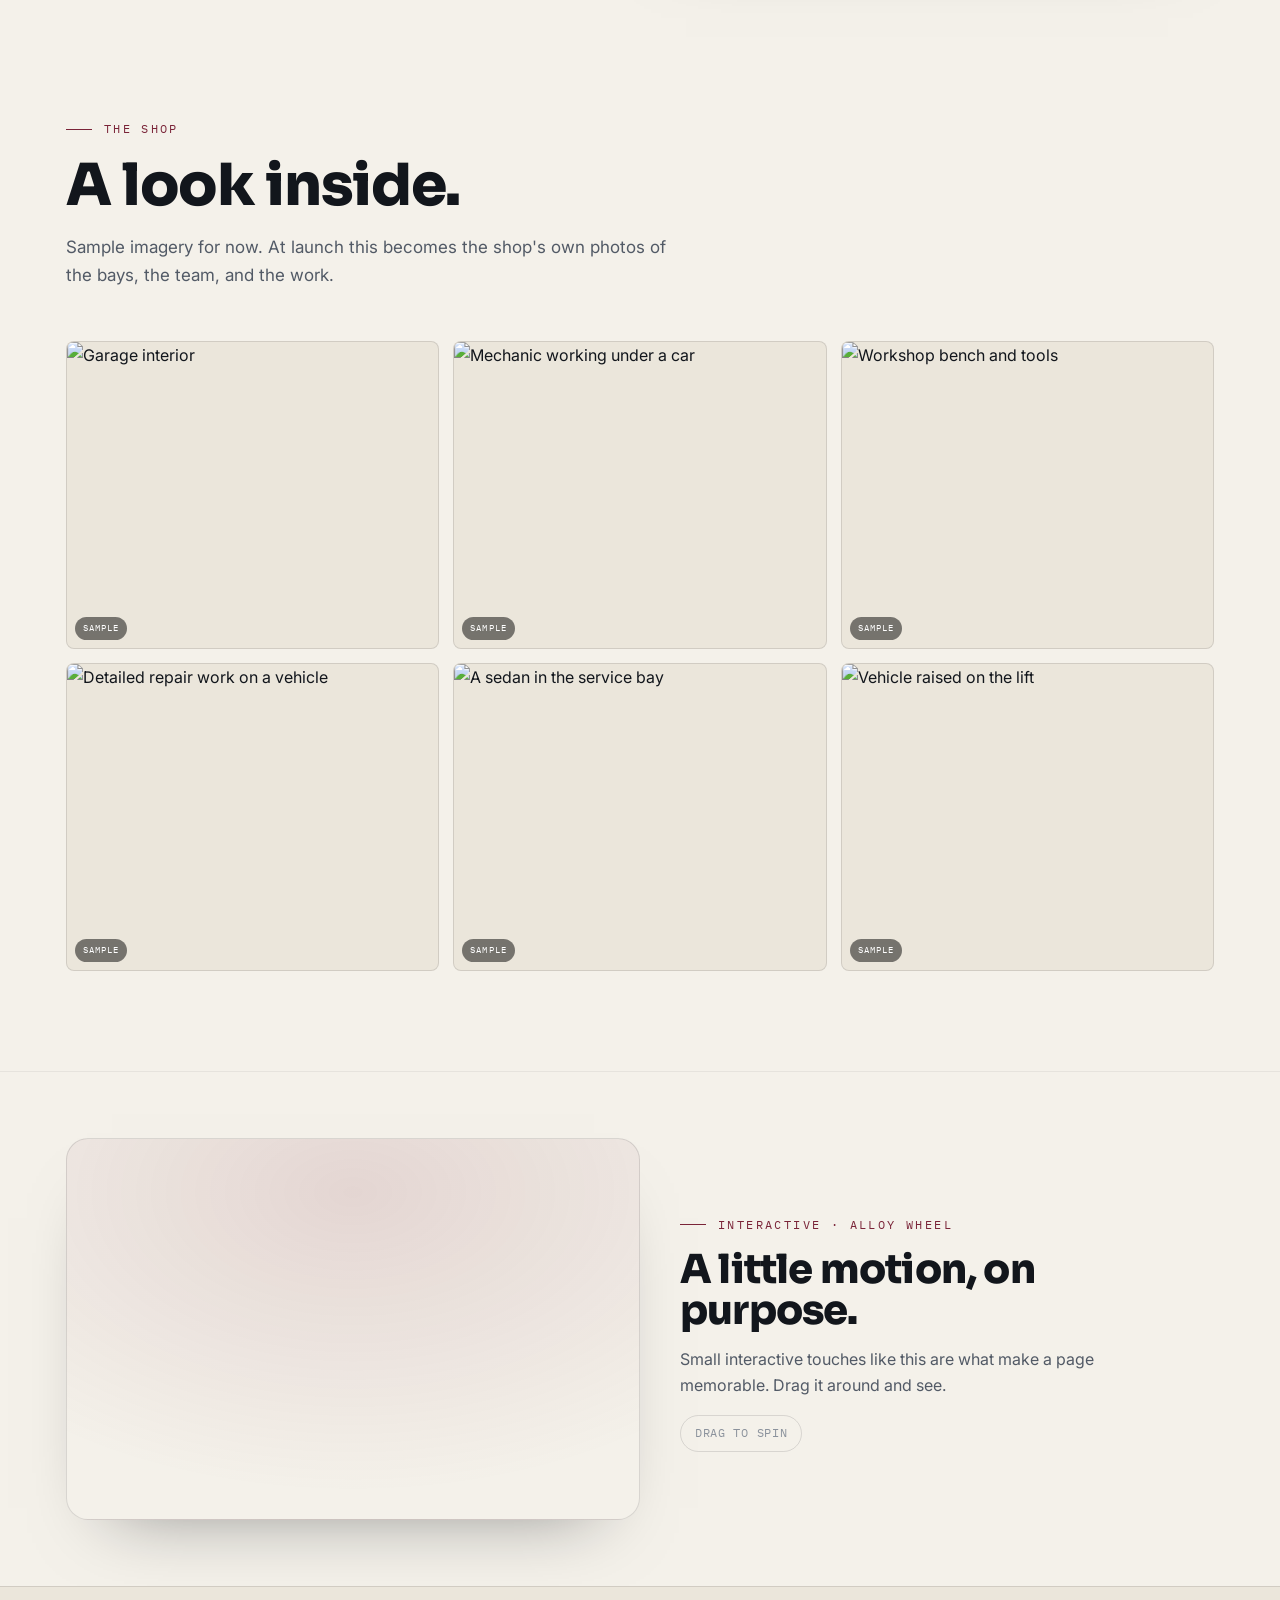
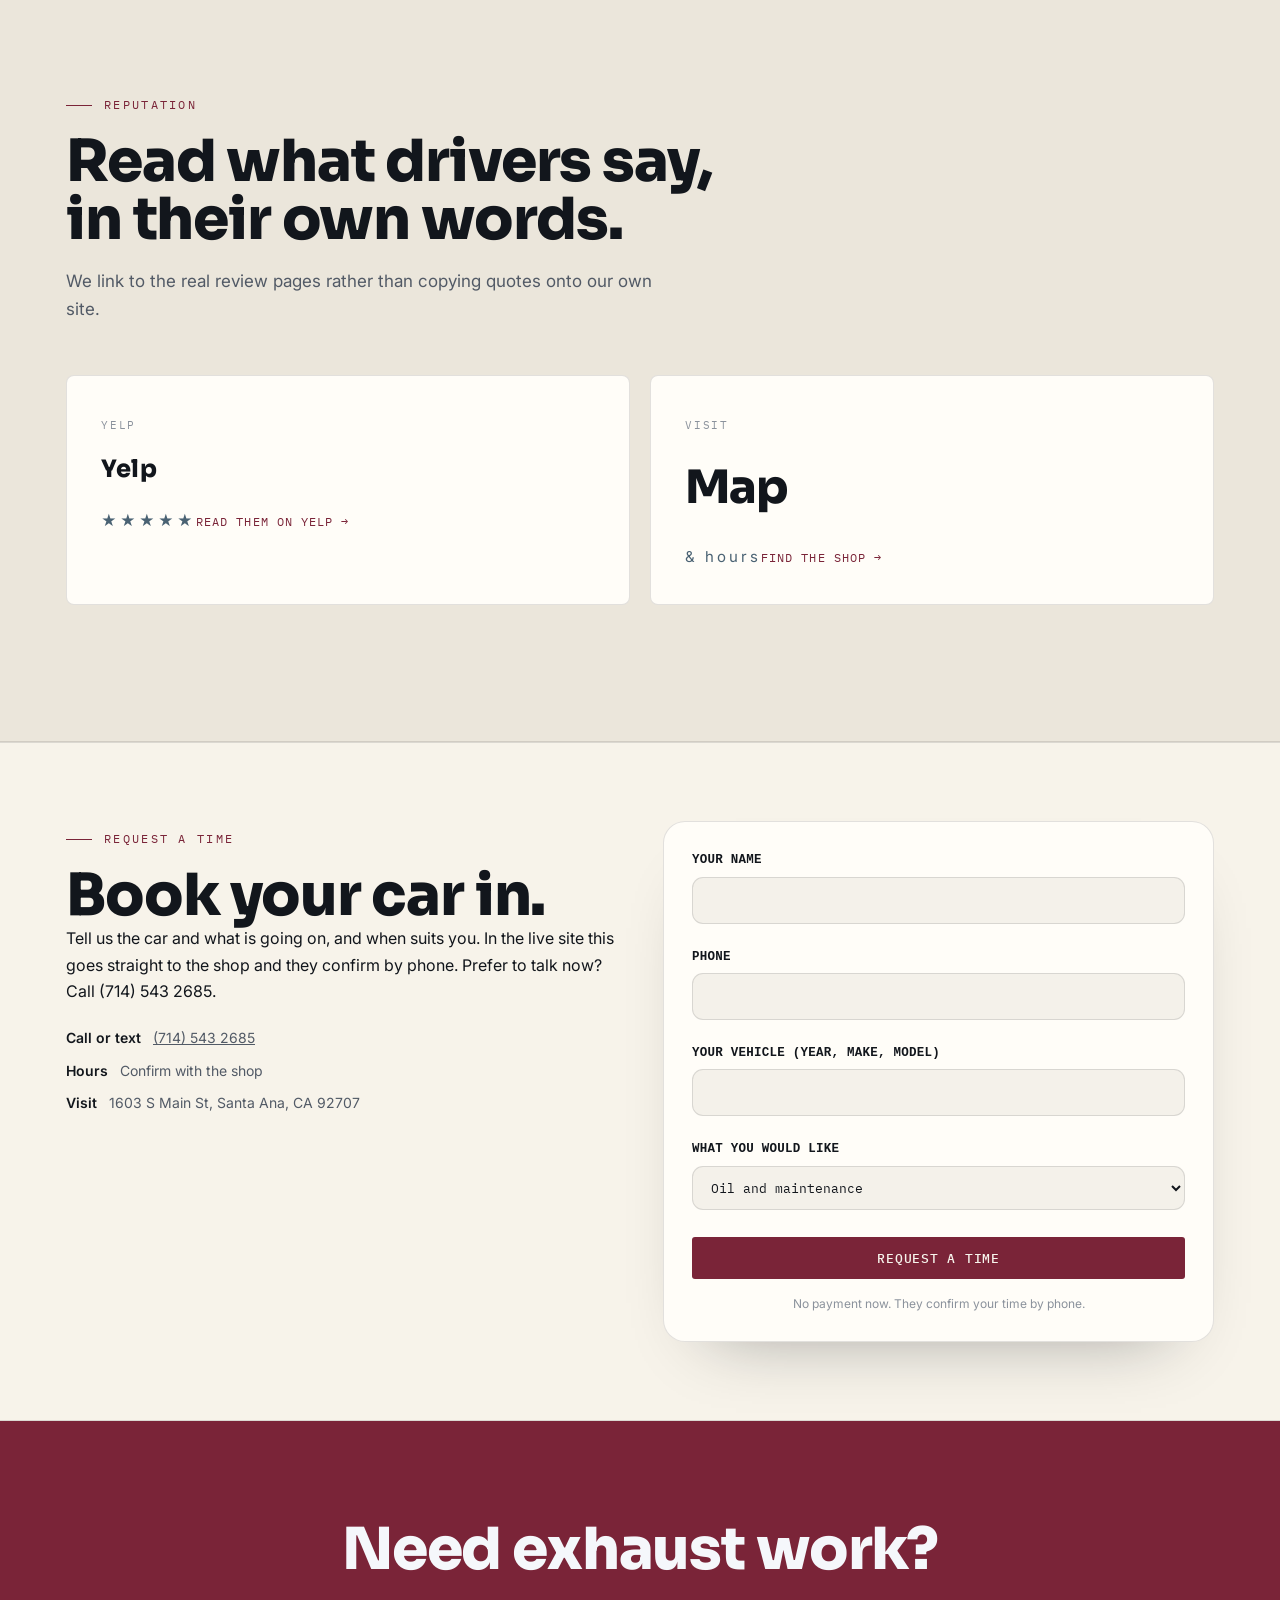
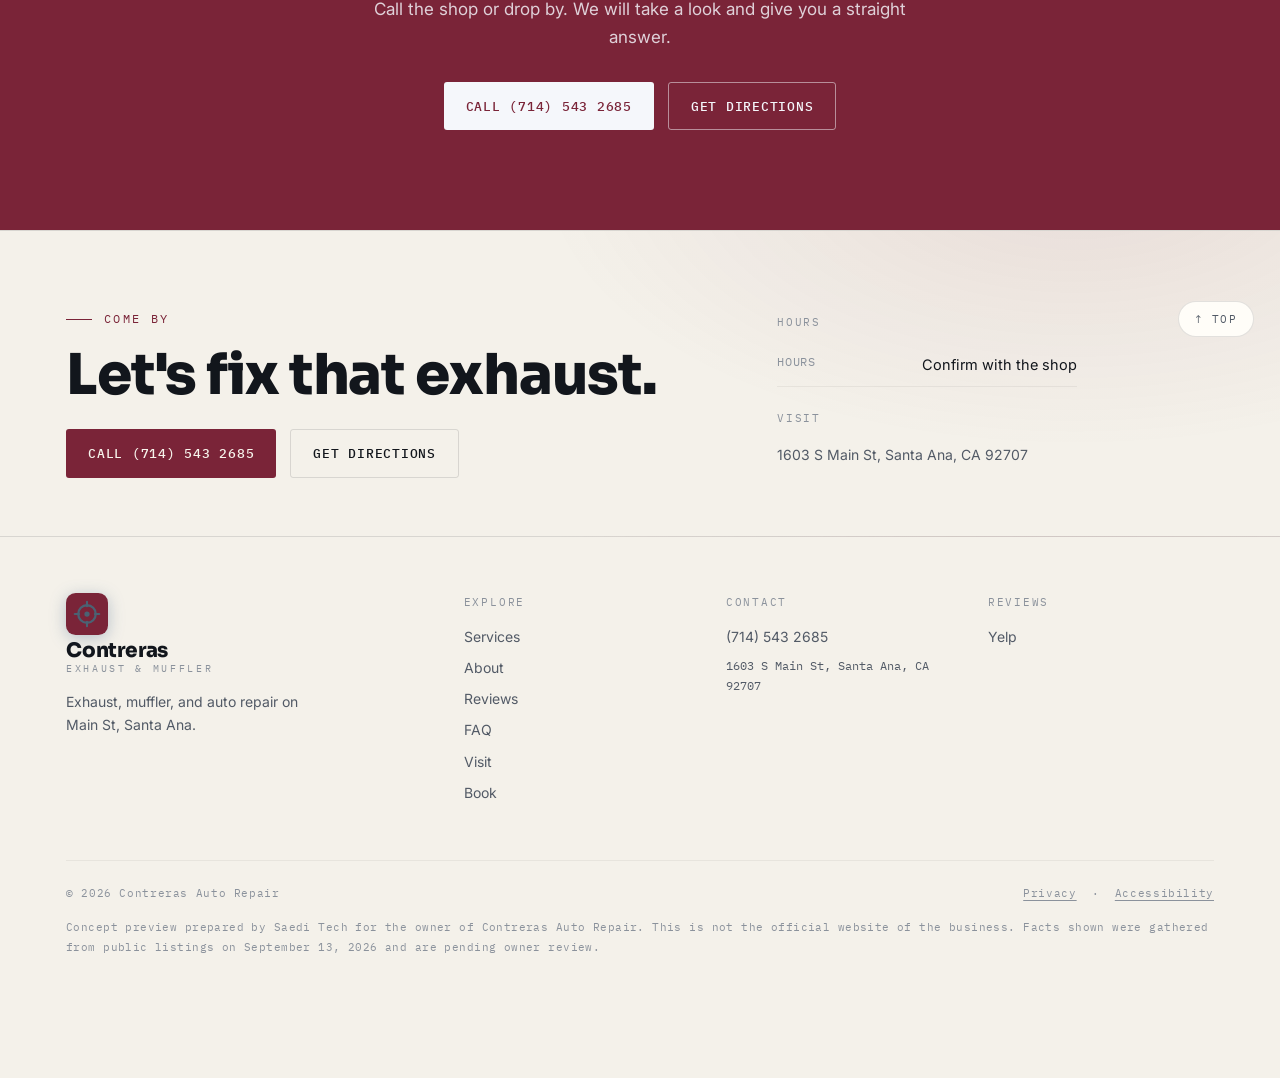
==== commit e3072f6e: "Fix 3D hero loading, page reveal, spread 3D across page, unique heroes, correct photos Co-Authored-B" ====
--- a/index.html
+++ b/index.html
@@ -57,7 +57,7 @@
         <p class="lede">An exhaust and muffler shop on Main St in Santa Ana. Custom exhaust, muffler repair, and general auto work, quoted straight and done clean.</p>
         <div class="cta">
           <a class="btn btn-fill" href="tel:+17145432685">Call (714) 543 2685</a>
-          <a class="btn btn-line" href="#book">Request a time</a>
+          <a class="btn btn-book" href="#book">Request a time</a>
         </div>
         <div class="chips" aria-label="What we do"><span class="chip">Exhaust</span><span class="chip">Mufflers</span><span class="chip">Catalytic</span><span class="chip">Welding</span><span class="chip">Repairs</span></div>
       </div>
--- a/assets/site.css
+++ b/assets/site.css
@@ -412,3 +412,9 @@
 .form-done .ok{width:54px;height:54px;border-radius:50%;background:var(--indigo);color:var(--btn-tx);display:grid;place-items:center;font-size:27px;margin:0 auto 14px}
 .form-done h3{margin-bottom:8px}.form-done p{color:var(--muted);font-size:14px}
 @media(max-width:820px){.bookband .bookgrid{grid-template-columns:1fr;gap:28px}}
+
+/* ---- vibrant booking button (mix of both brand colors) ---- */
+.btn-book{background:linear-gradient(115deg,var(--indigo) 0%,var(--indigo-2) 40%,var(--shu-tx) 100%);color:#fff;border:none;background-size:150% 150%;background-position:0% 50%;text-shadow:0 1px 3px rgba(0,0,0,.38);box-shadow:0 12px 26px -12px color-mix(in srgb,var(--indigo) 55%,transparent);transition:background-position .55s var(--ease),transform .2s,box-shadow .3s,filter .3s}
+.btn-book:hover{background-position:100% 50%;transform:translateY(-1px);box-shadow:0 18px 32px -12px color-mix(in srgb,var(--indigo) 62%,transparent)}
+.btn-book:active{transform:translateY(0)}
+.navlinks a[href$="#book"],.navlinks a[href$="#book"]:hover{color:var(--shu-tx);font-weight:600}
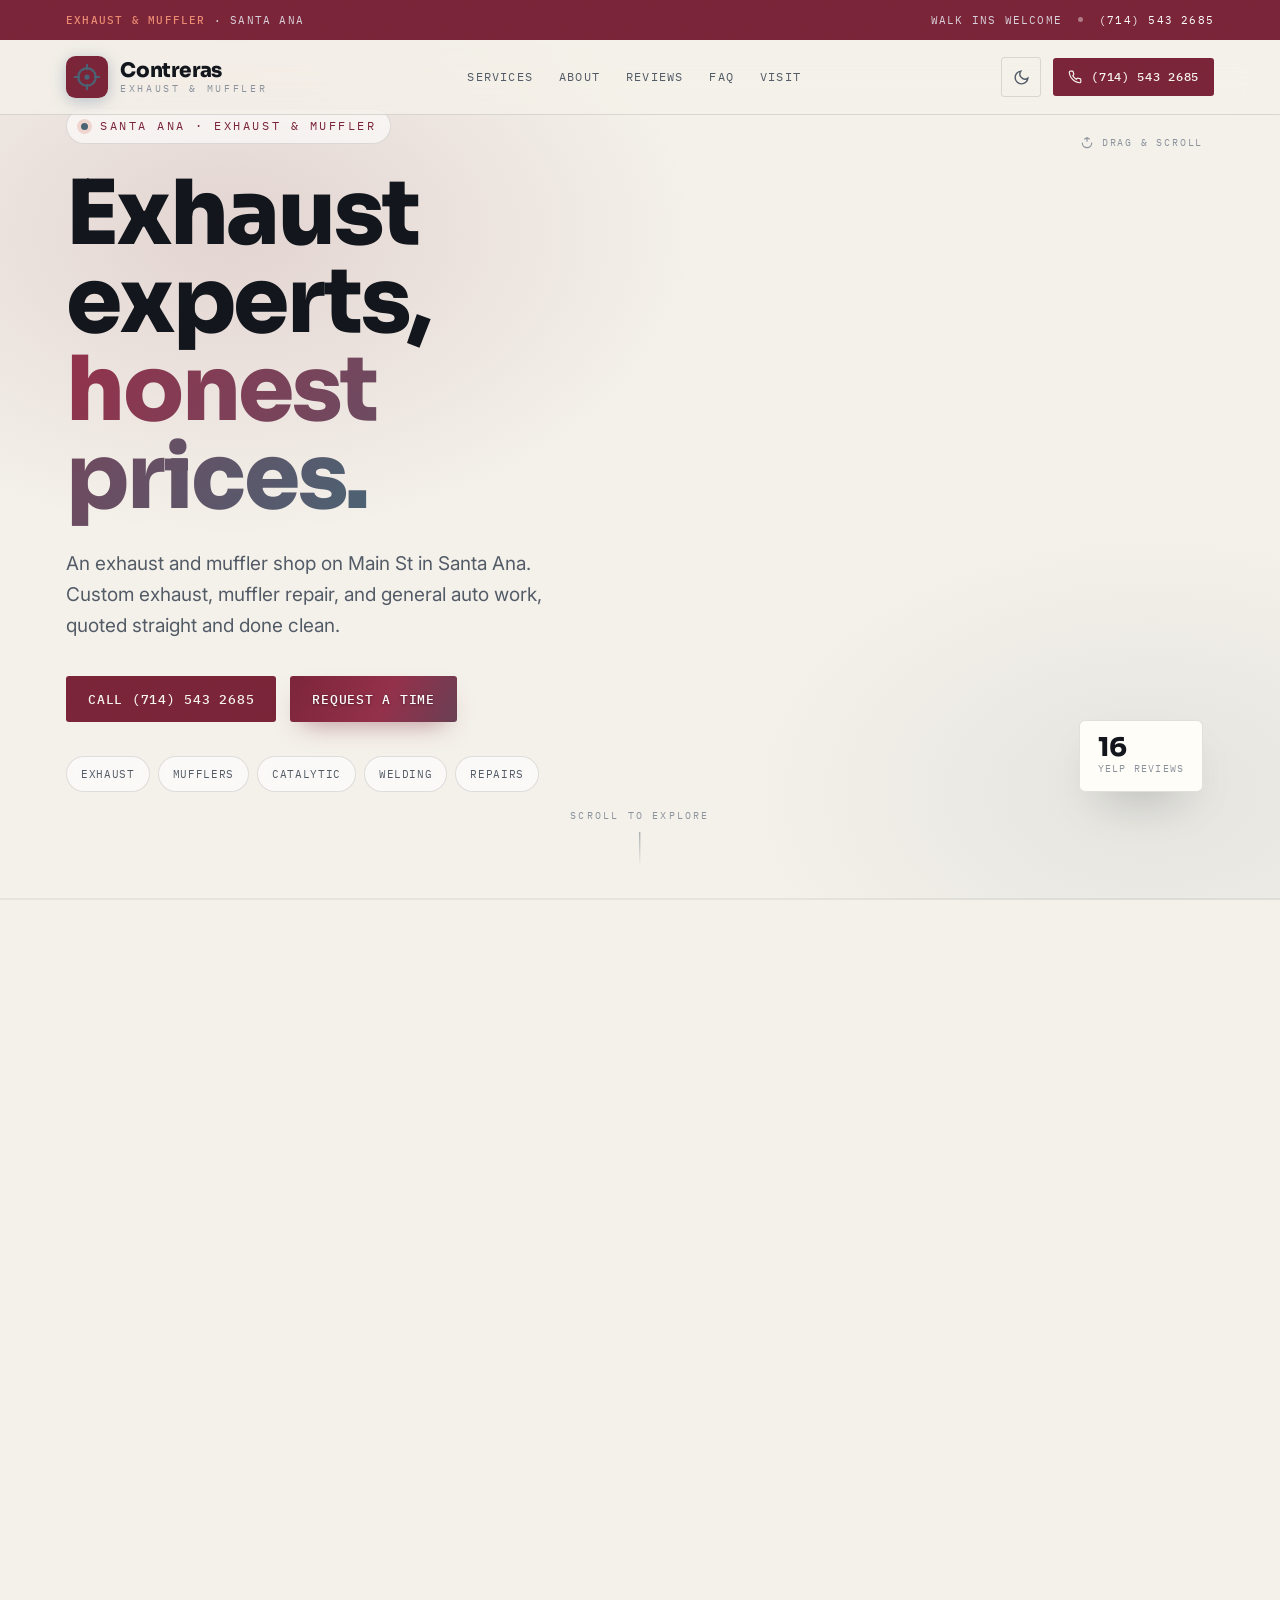
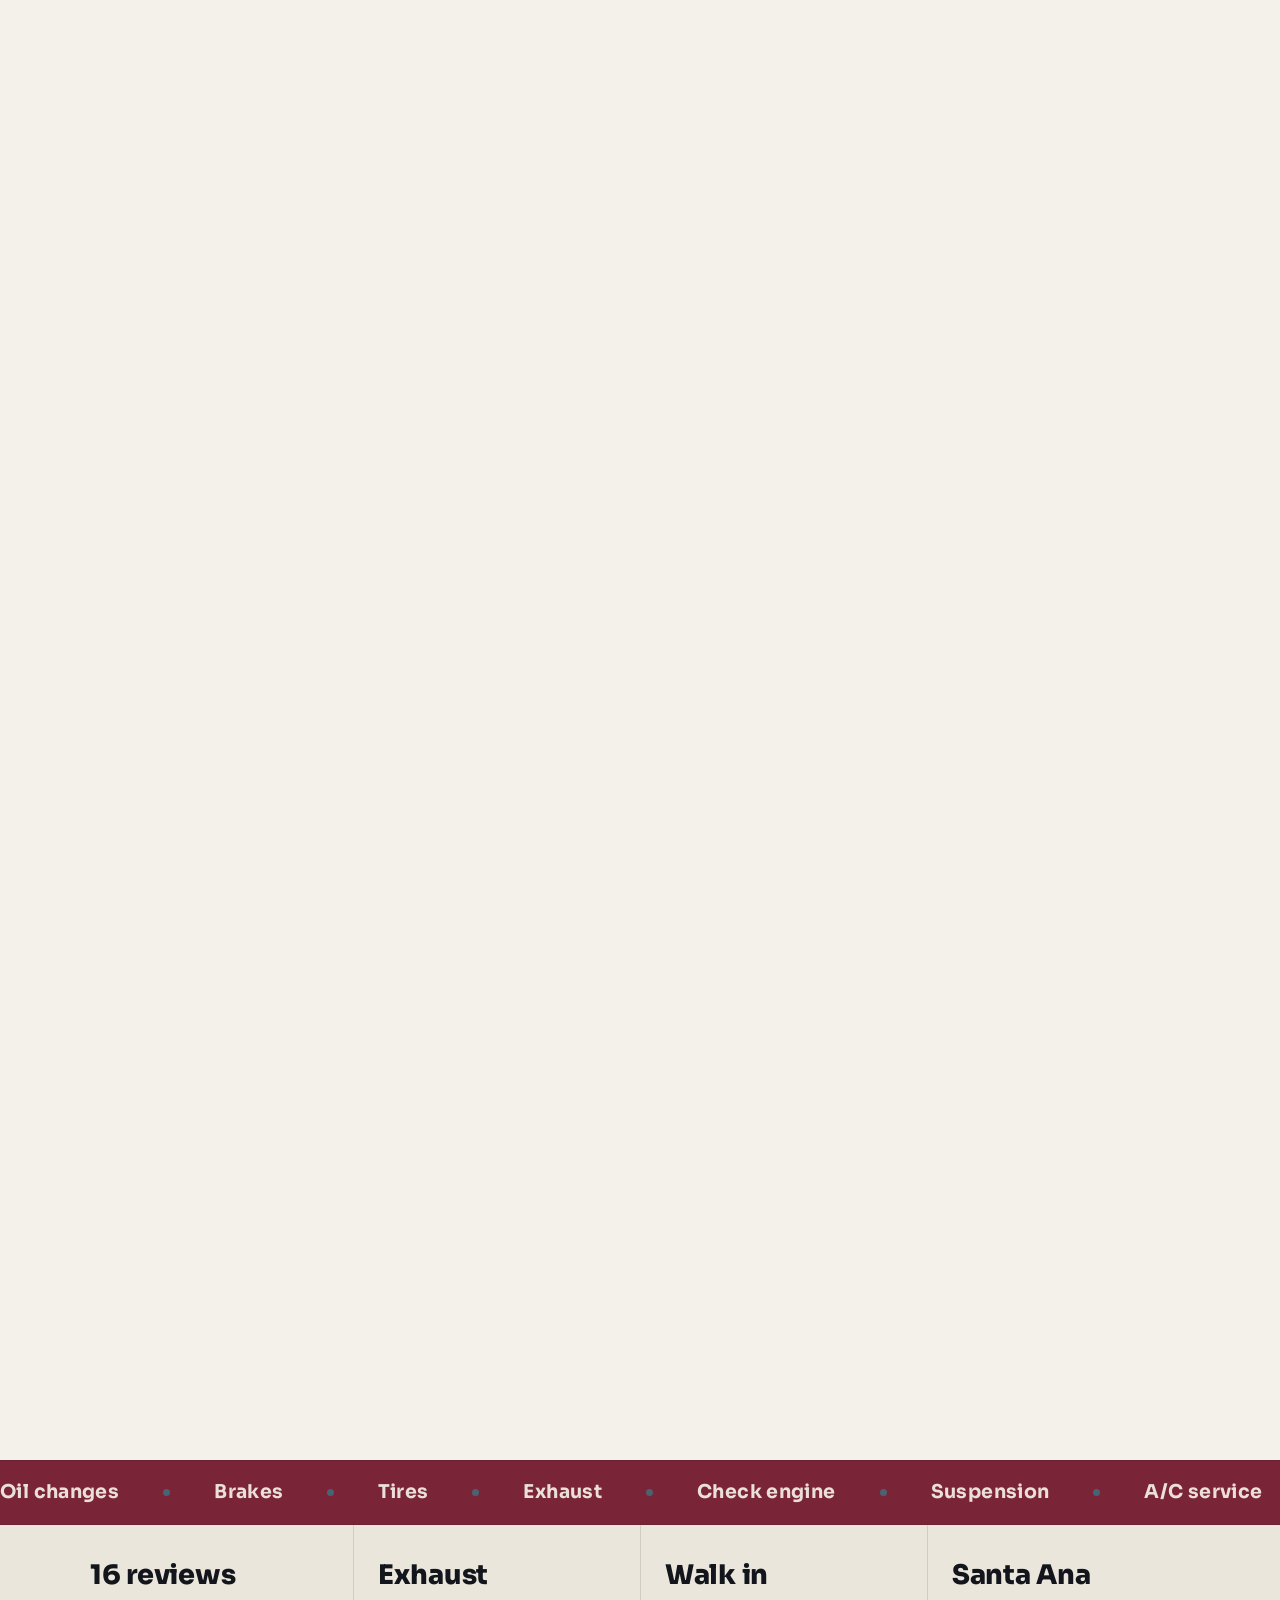
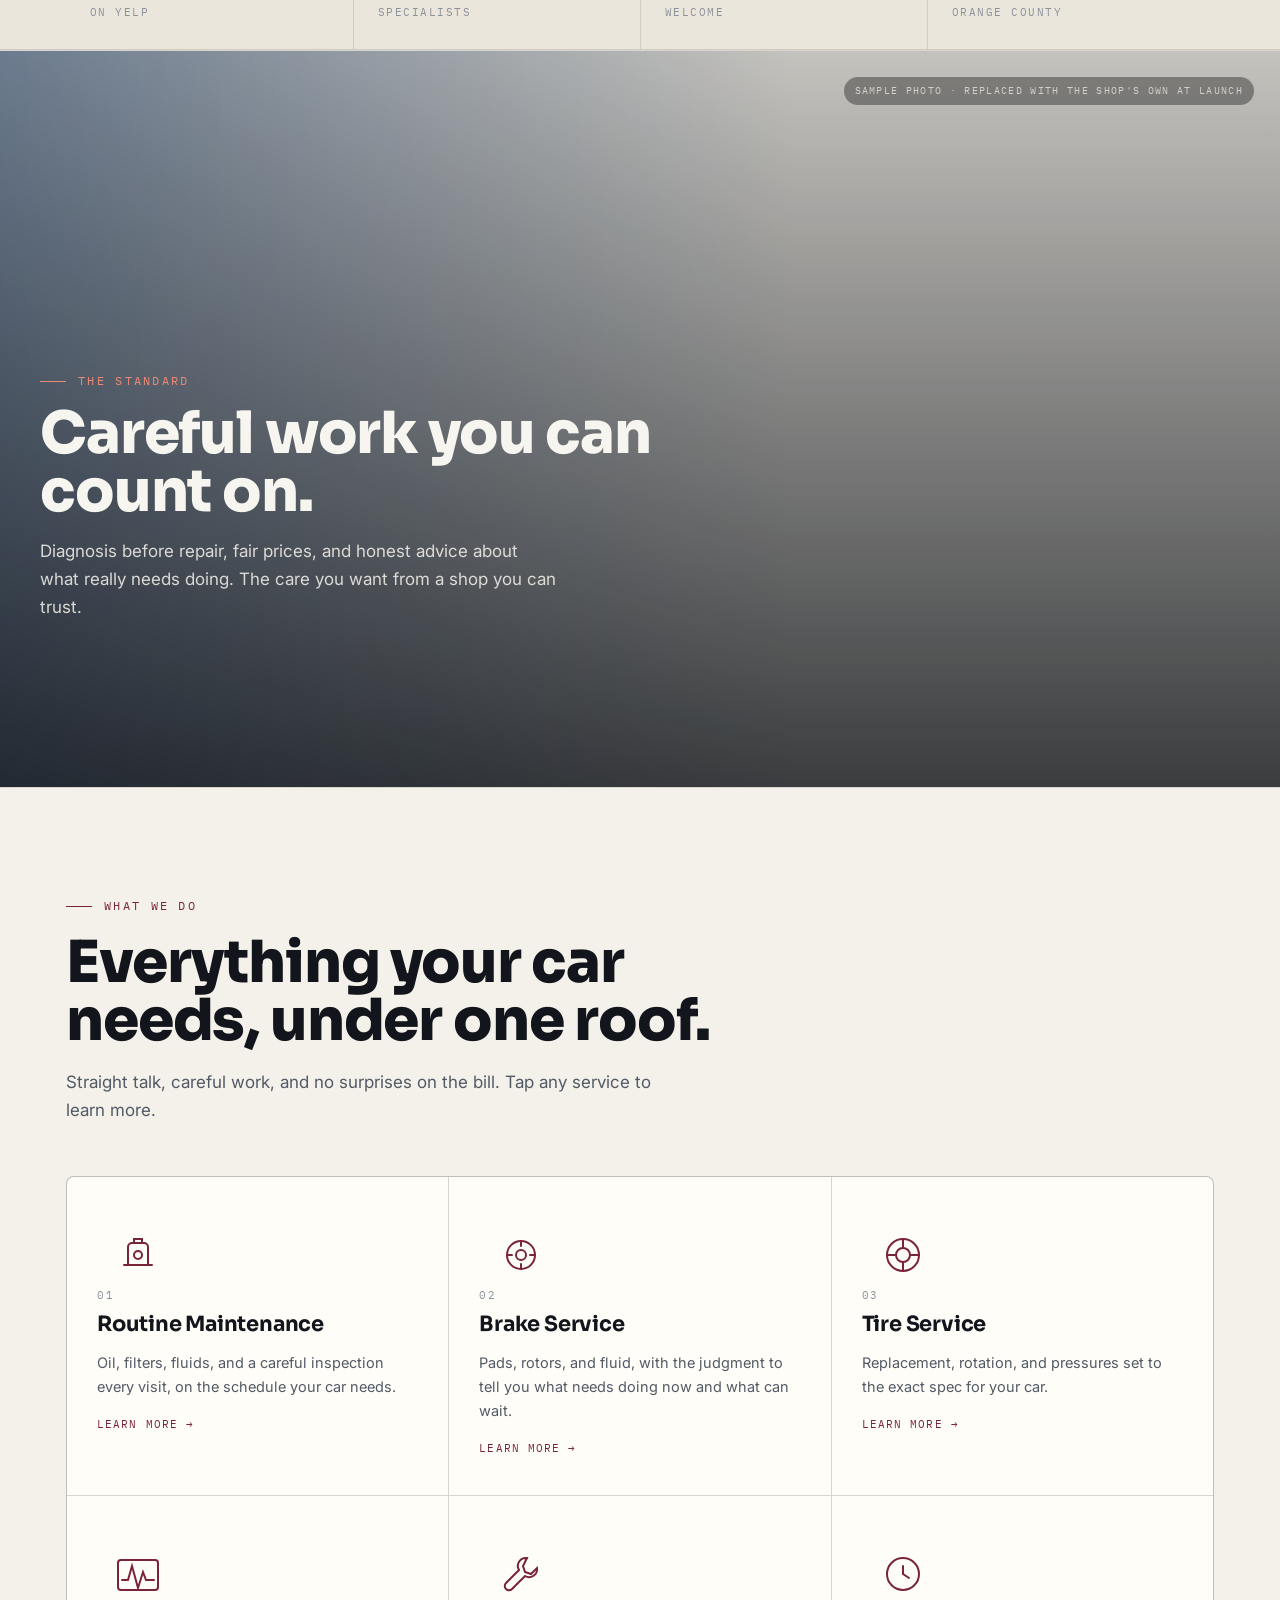
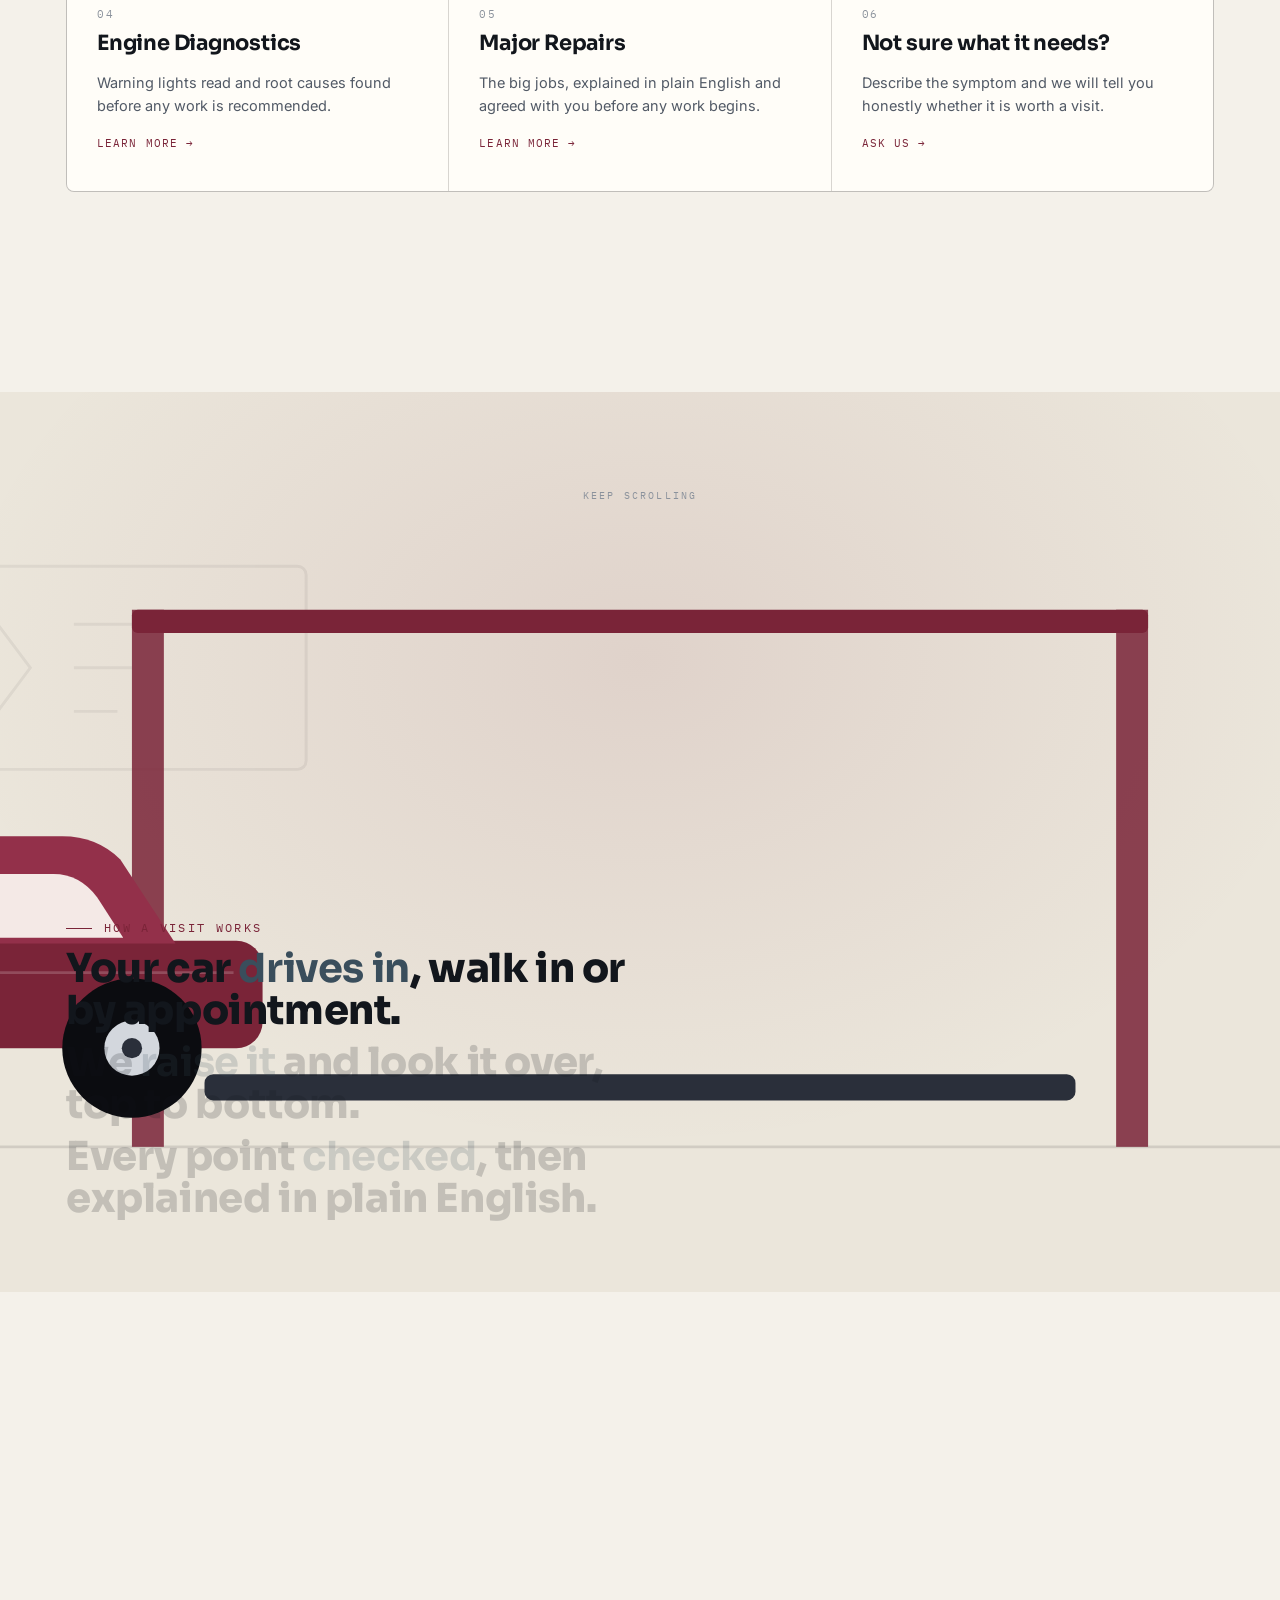
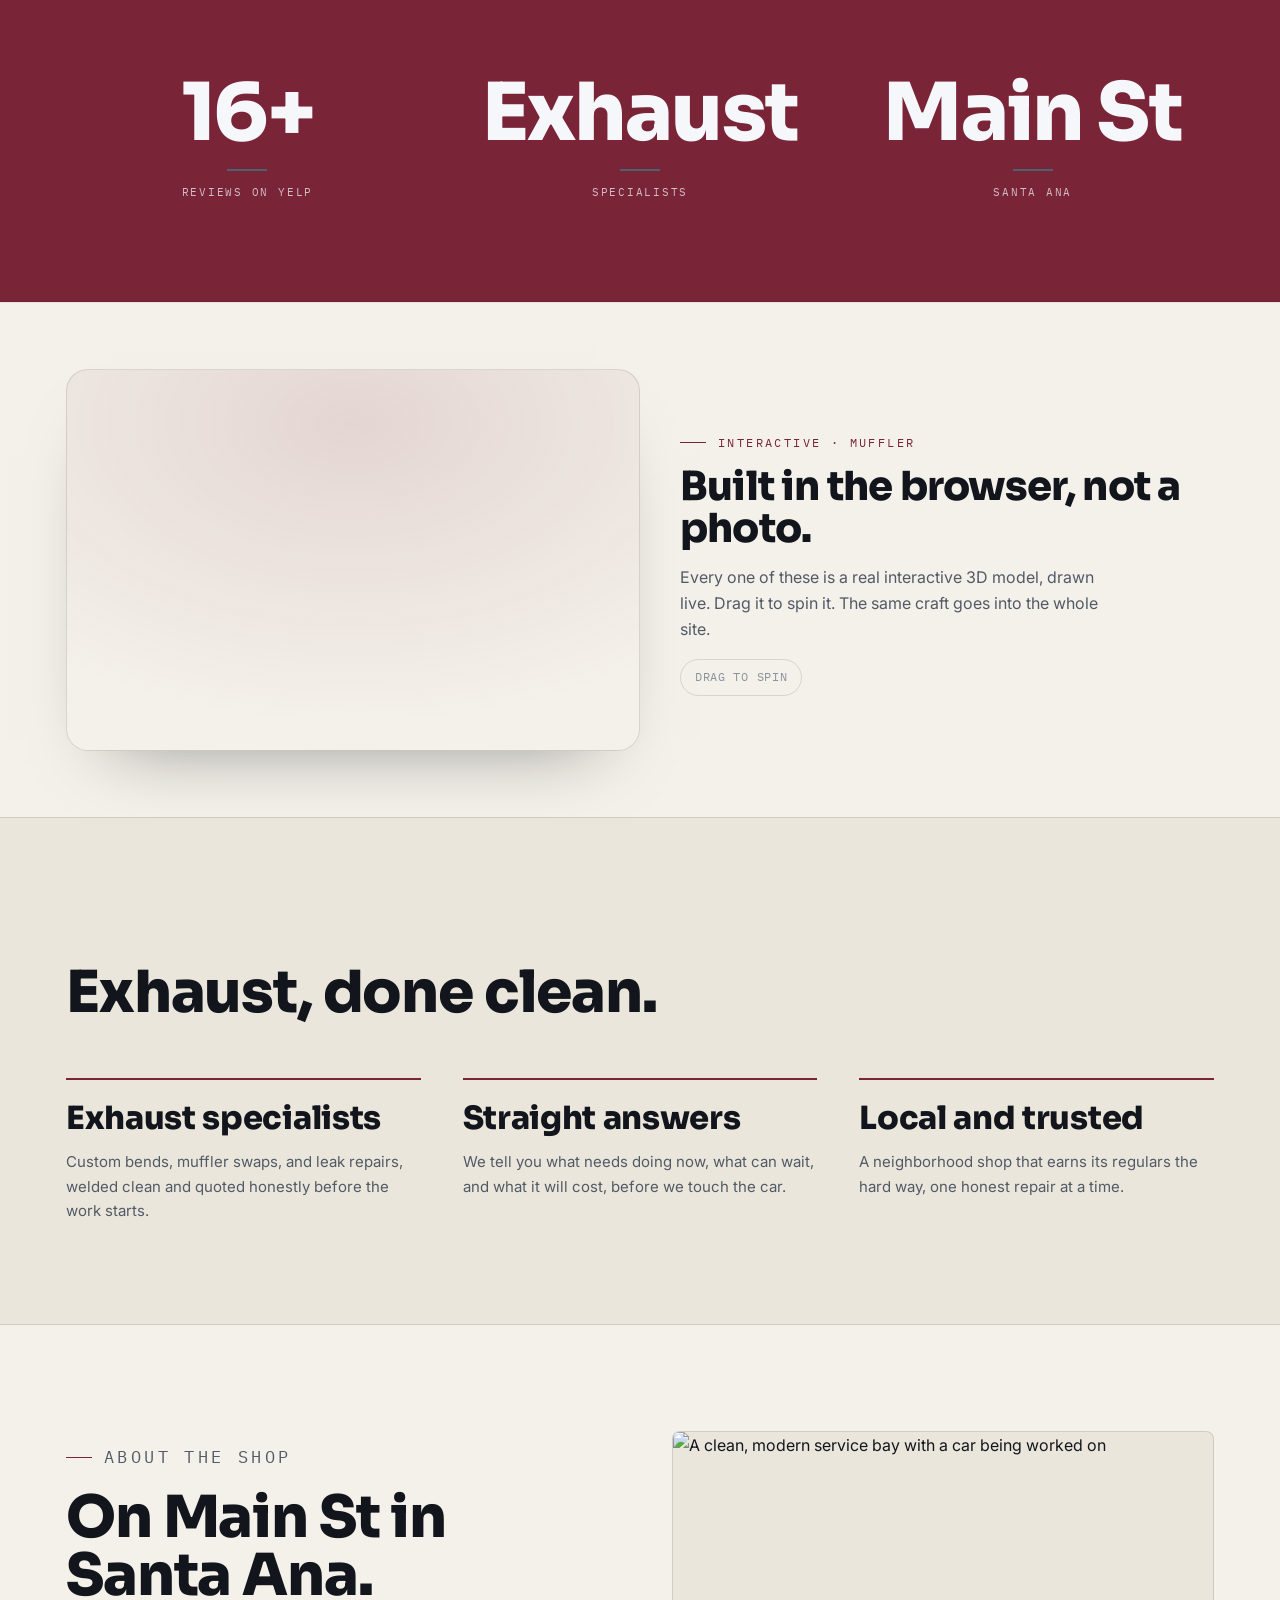
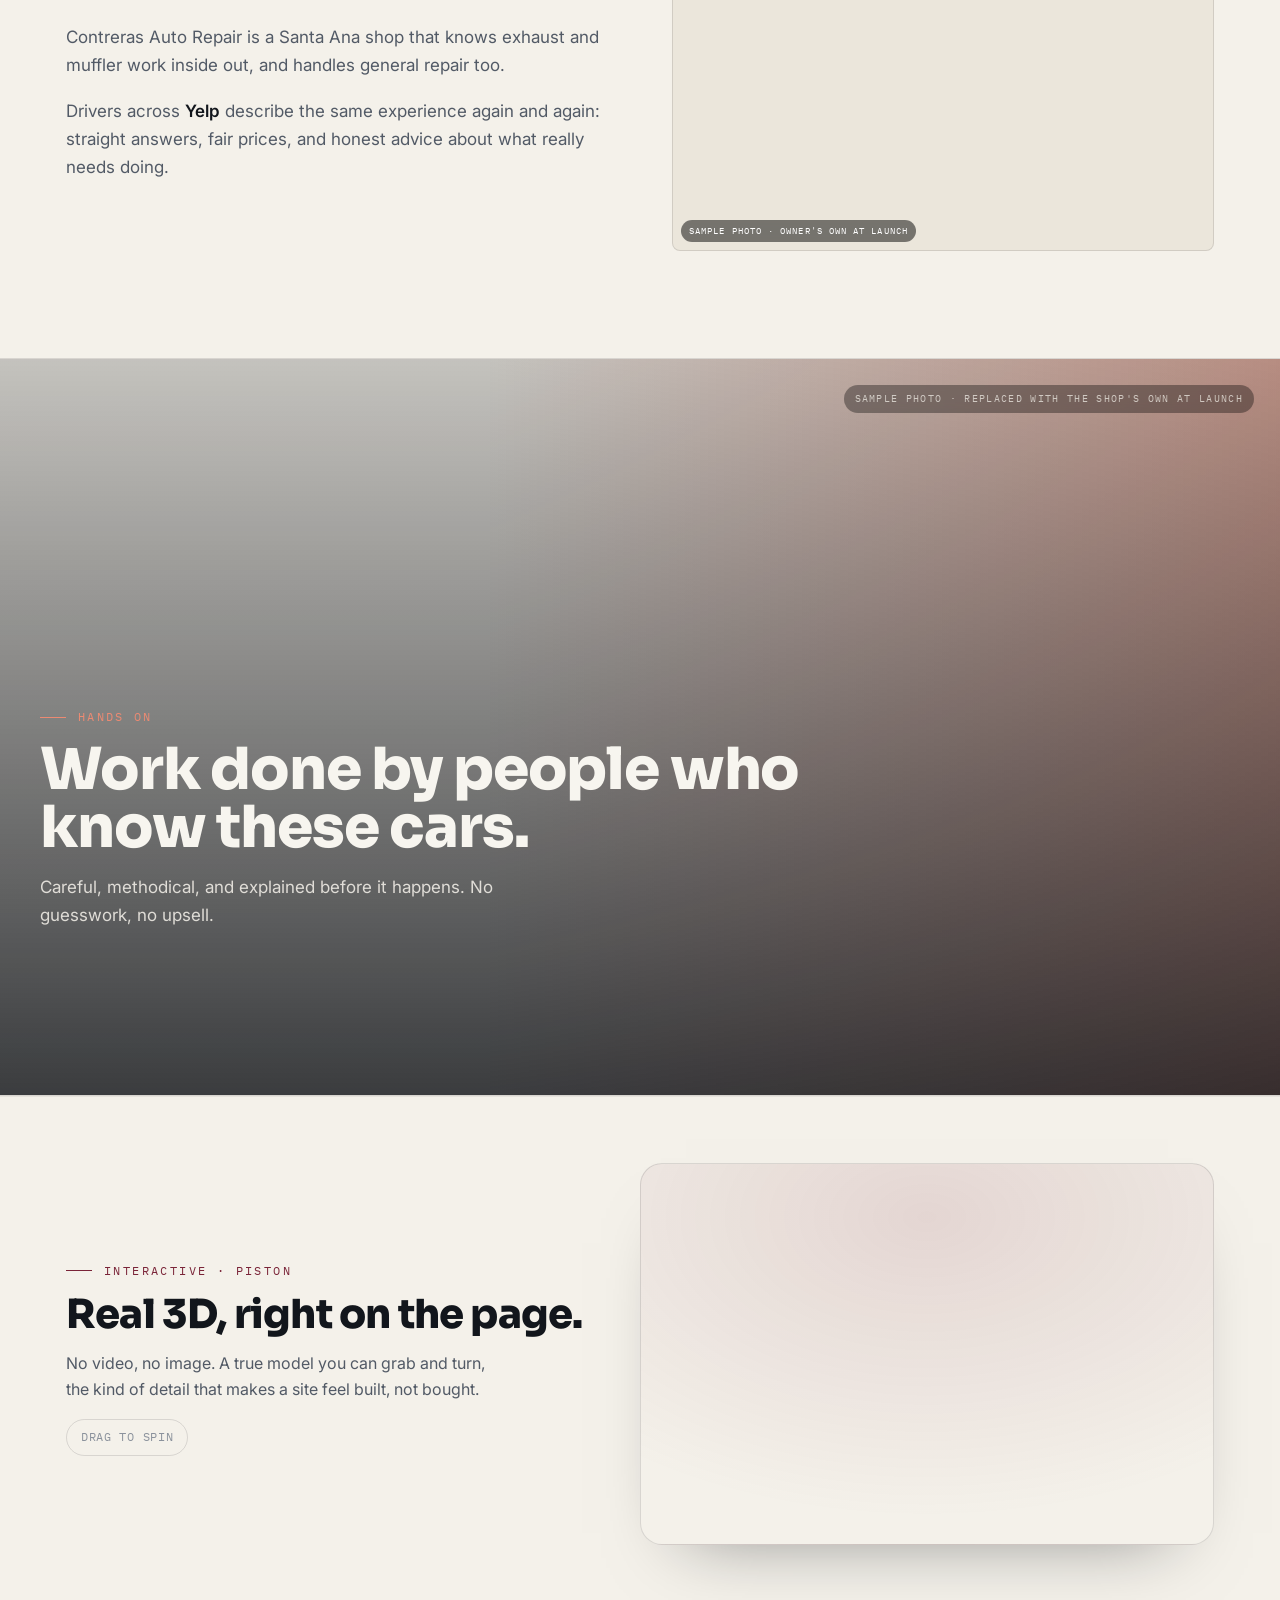
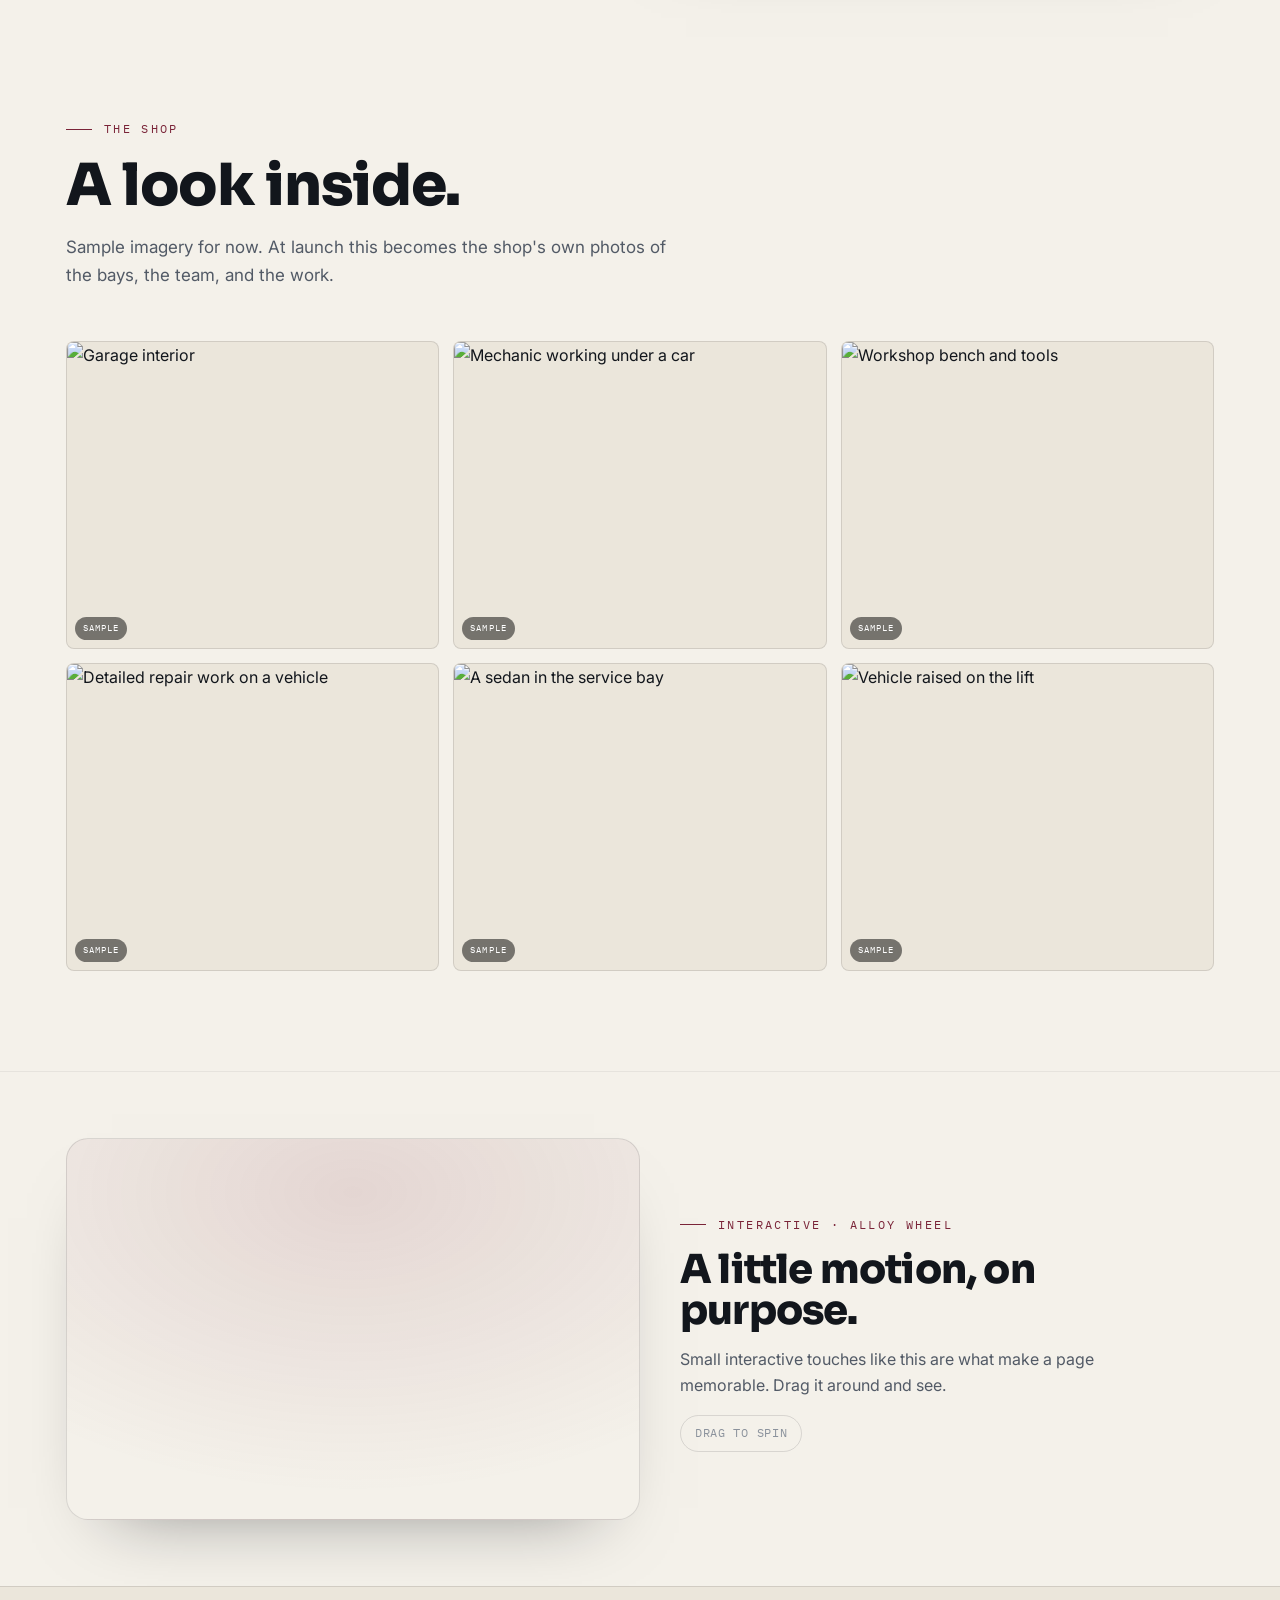
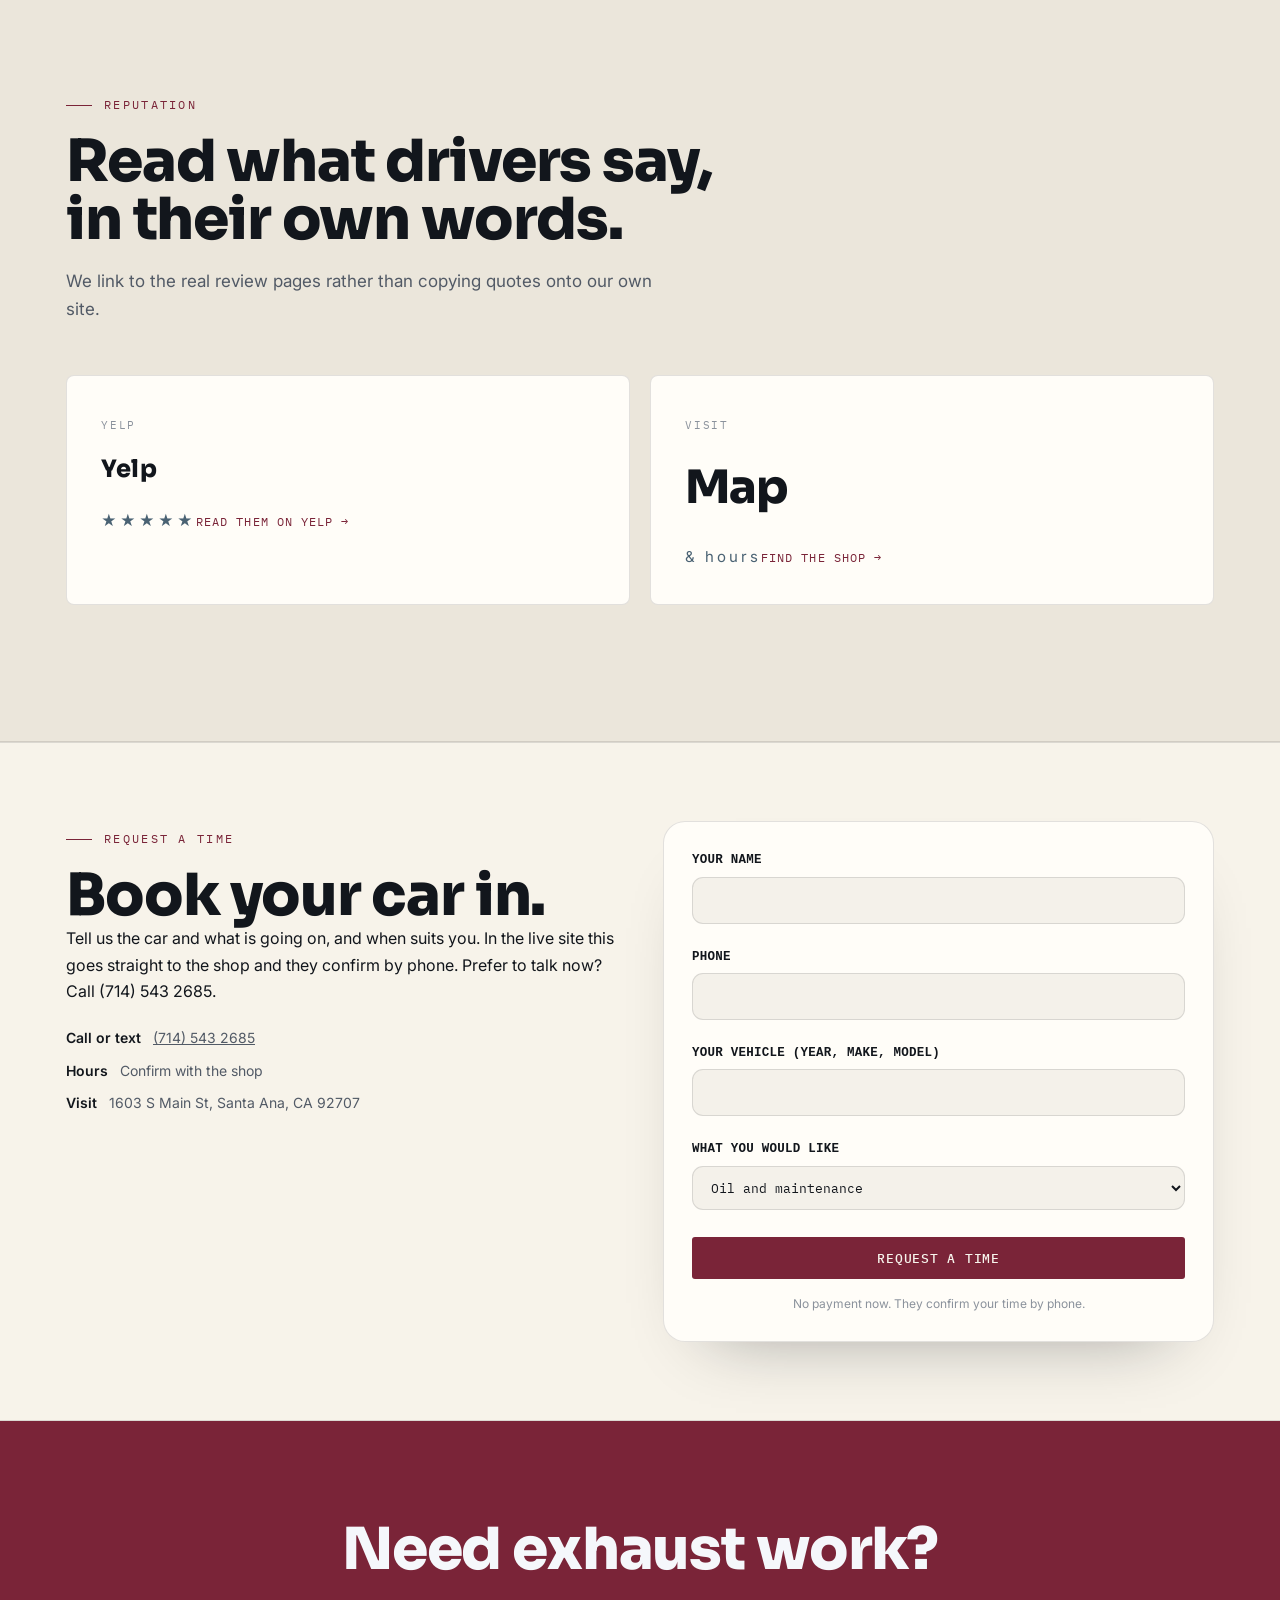
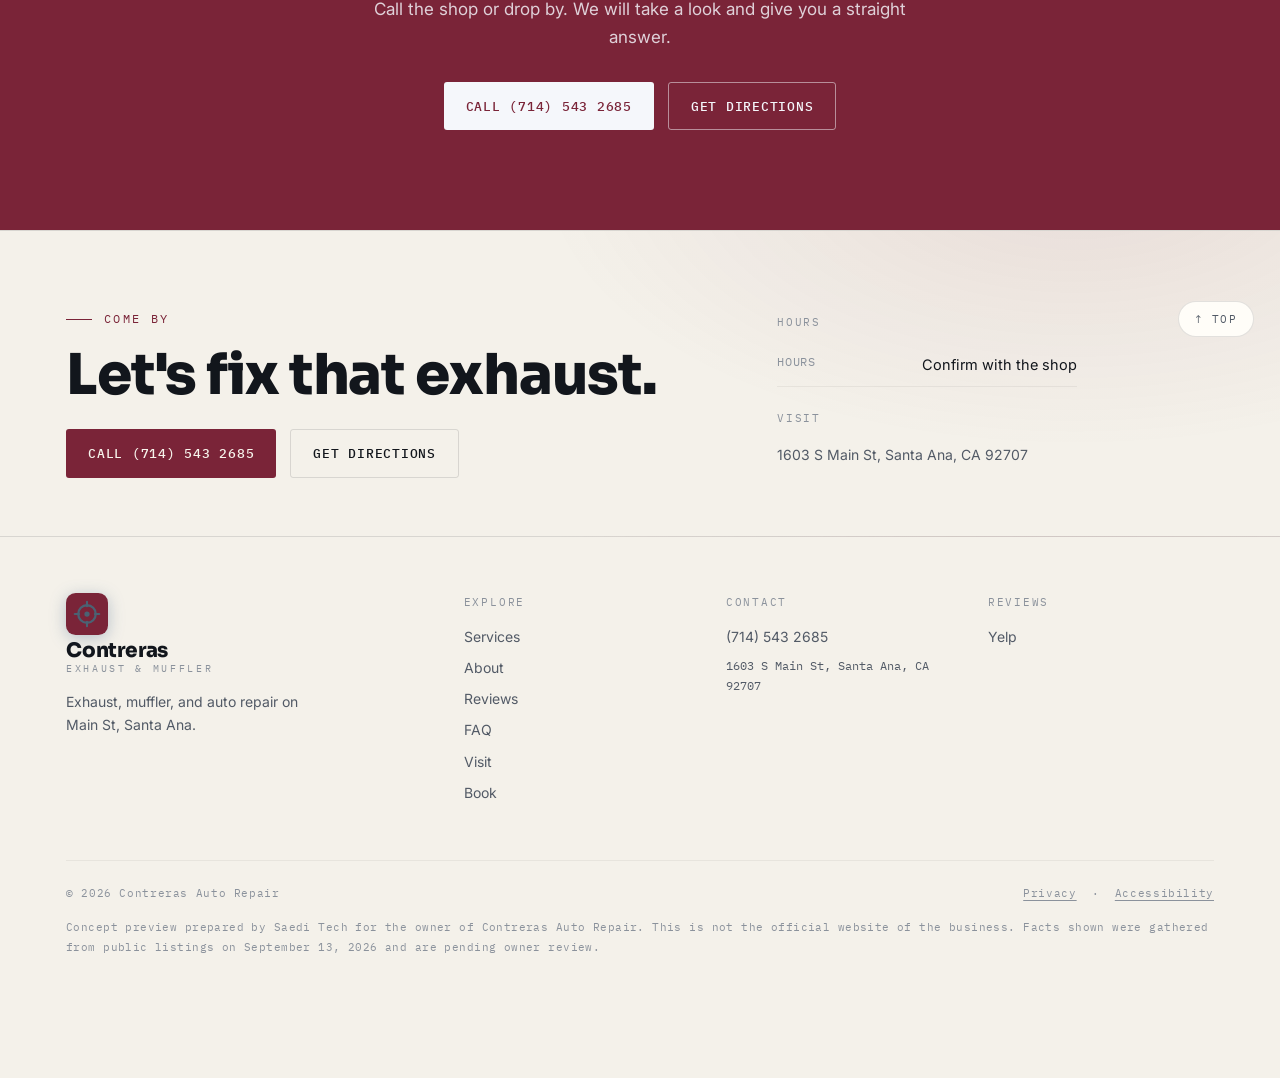
==== commit 6ade9985: "Fix 3D hero loading, page reveal, spread 3D across page, unique heroes, correct photos Co-Authored-B" ====
--- a/index.html
+++ b/index.html
@@ -45,10 +45,10 @@
   <a href="services.html">Services</a><a href="about.html">About</a><a href="reviews.html">Reviews</a><a href="faq.html">FAQ</a><a href="visit.html">Visit</a><a href="tel:+17145432685">Call the shop</a>
 </div>
 
-<header class="hero scroll3d hl-left hb-2" id="top">
+<header class="hero scroll3d hl-right hb-2" id="top">
   <div class="sticky">
     <div class="hero-bg" aria-hidden="true"></div>
-    <canvas id="gl" data-obj="gear" data-accent="7a2438" data-side="left" aria-hidden="true"></canvas>
+    <canvas id="gl" data-obj="gear" data-accent="7a2438" data-side="right" aria-hidden="true"></canvas>
     <div class="hero-fb" aria-hidden="true"></div>
     <div class="wrap herogrid">
       <div class="hero-copy" id="stageA">
--- a/assets/site.css
+++ b/assets/site.css
@@ -84,7 +84,7 @@
 header.hero{position:relative;min-height:100svh;overflow:hidden}
 .sticky{position:relative;min-height:100svh;overflow:hidden;display:flex;align-items:center;padding:90px 0 44px}
 /* scroll-driven exploded 3D hero */
-header.hero.scroll3d{height:340vh;min-height:0}
+header.hero.scroll3d{height:340vh;min-height:0;overflow:visible}
 header.hero.scroll3d .sticky{position:sticky;top:0;height:100svh;min-height:0;padding:0}
 .callouts{position:absolute;z-index:2;top:50%;left:26px;transform:translateY(-50%);max-width:360px;opacity:0;pointer-events:none;will-change:opacity}
 .callouts h3{font-family:'Sora',sans-serif;font-weight:800;font-size:clamp(26px,3.2vw,40px);letter-spacing:-.02em;line-height:1.02;margin-bottom:18px}
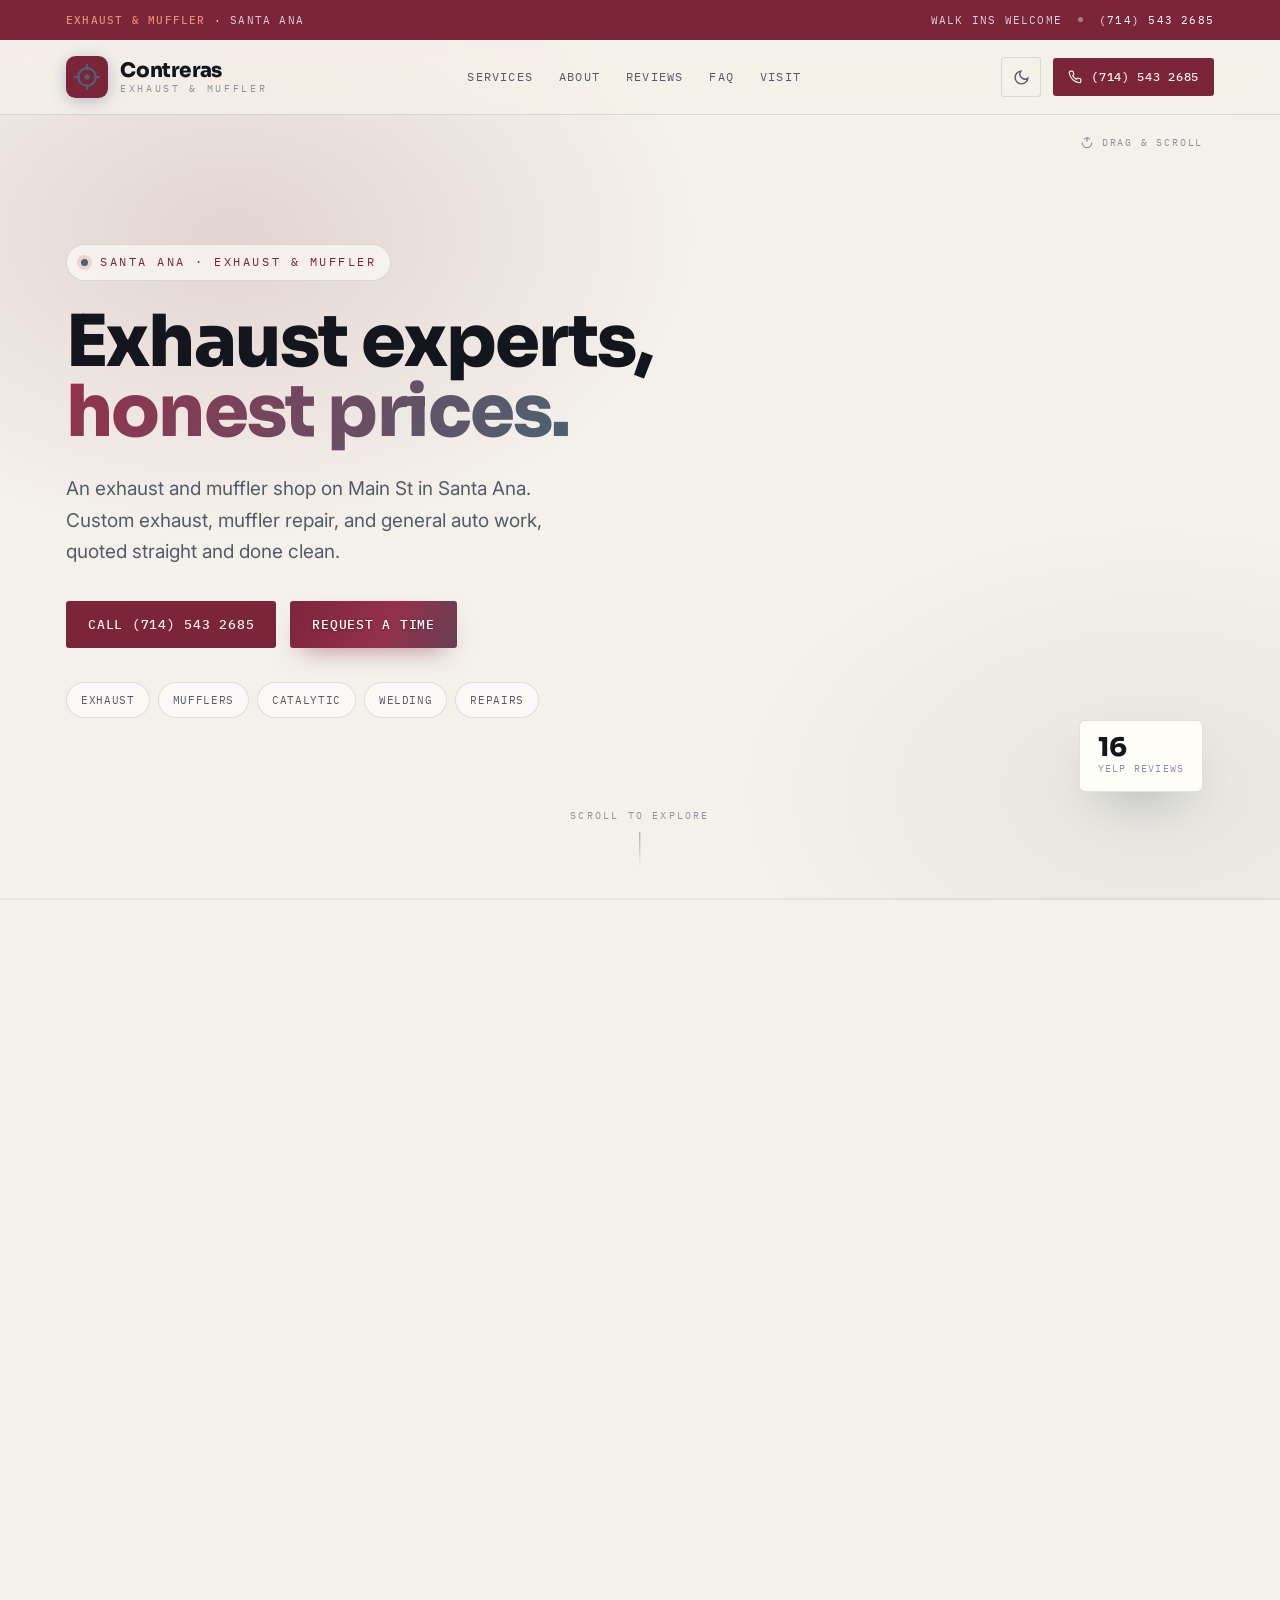
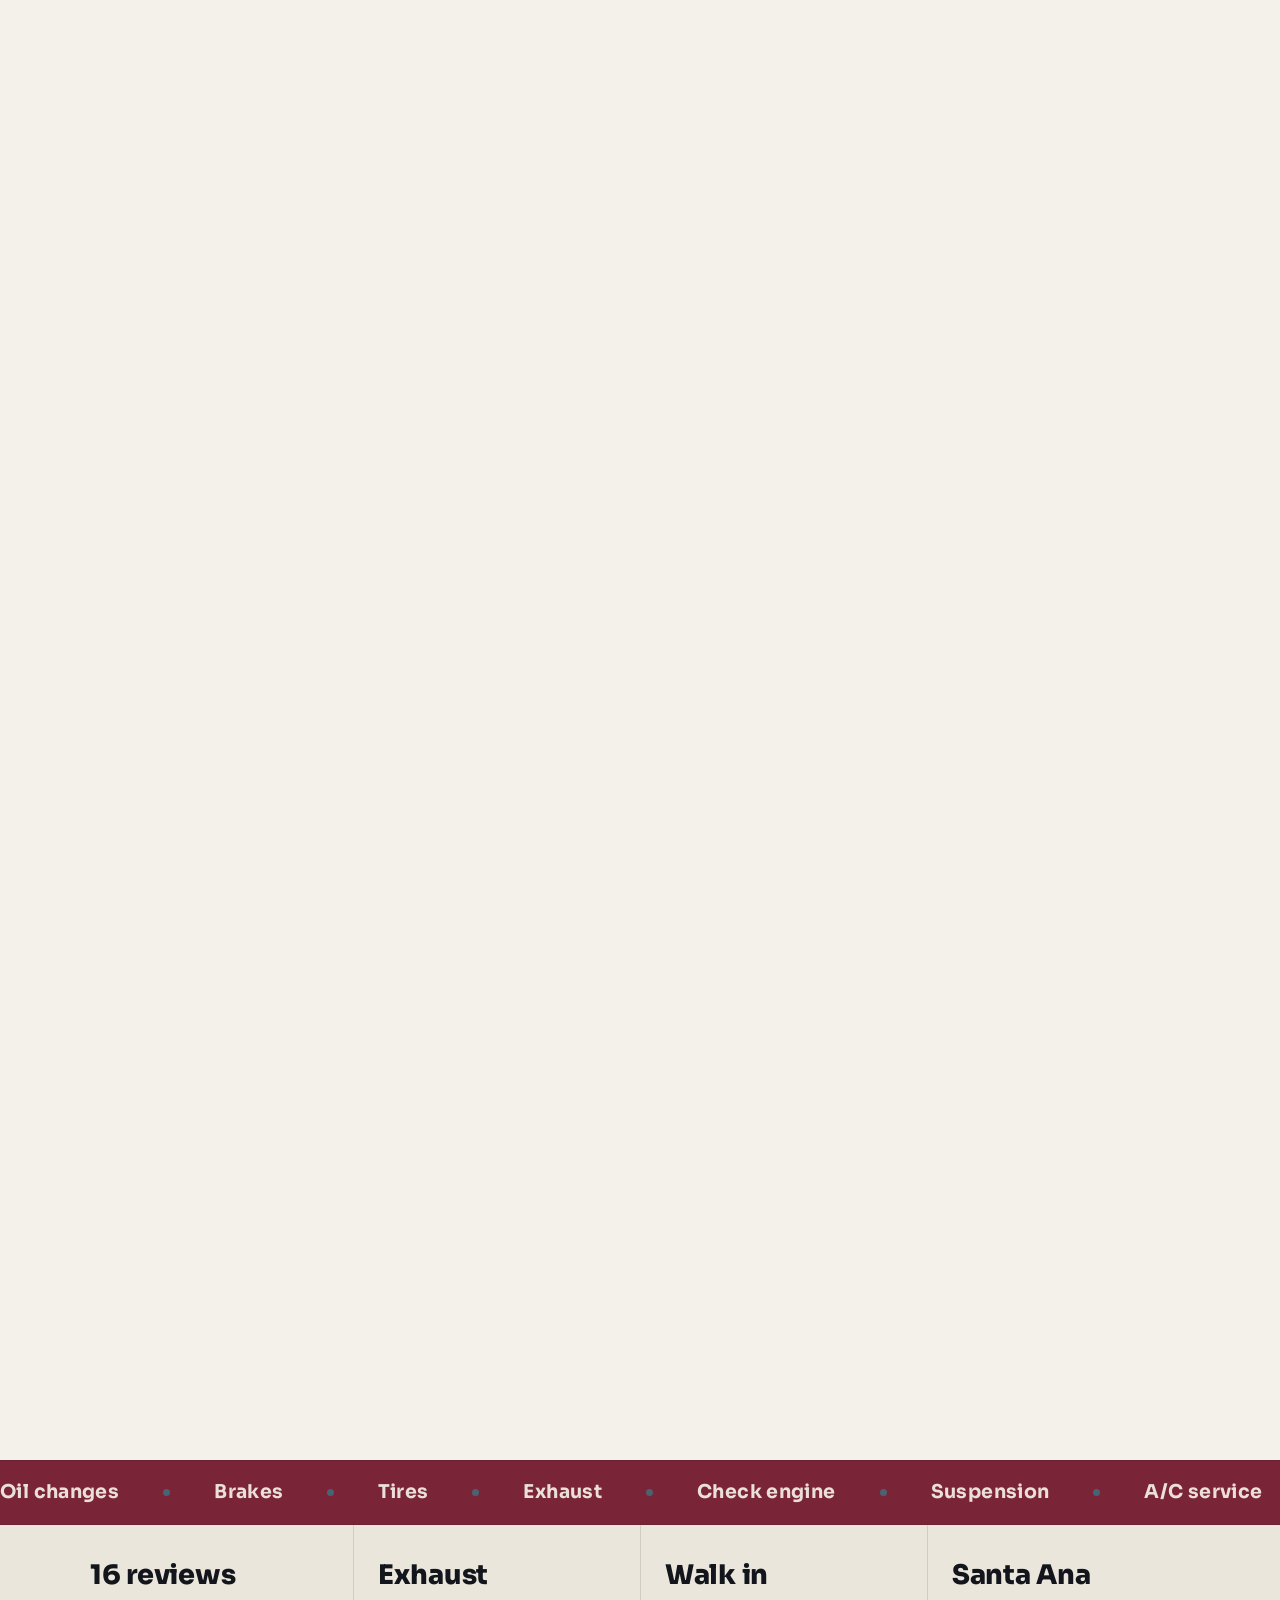
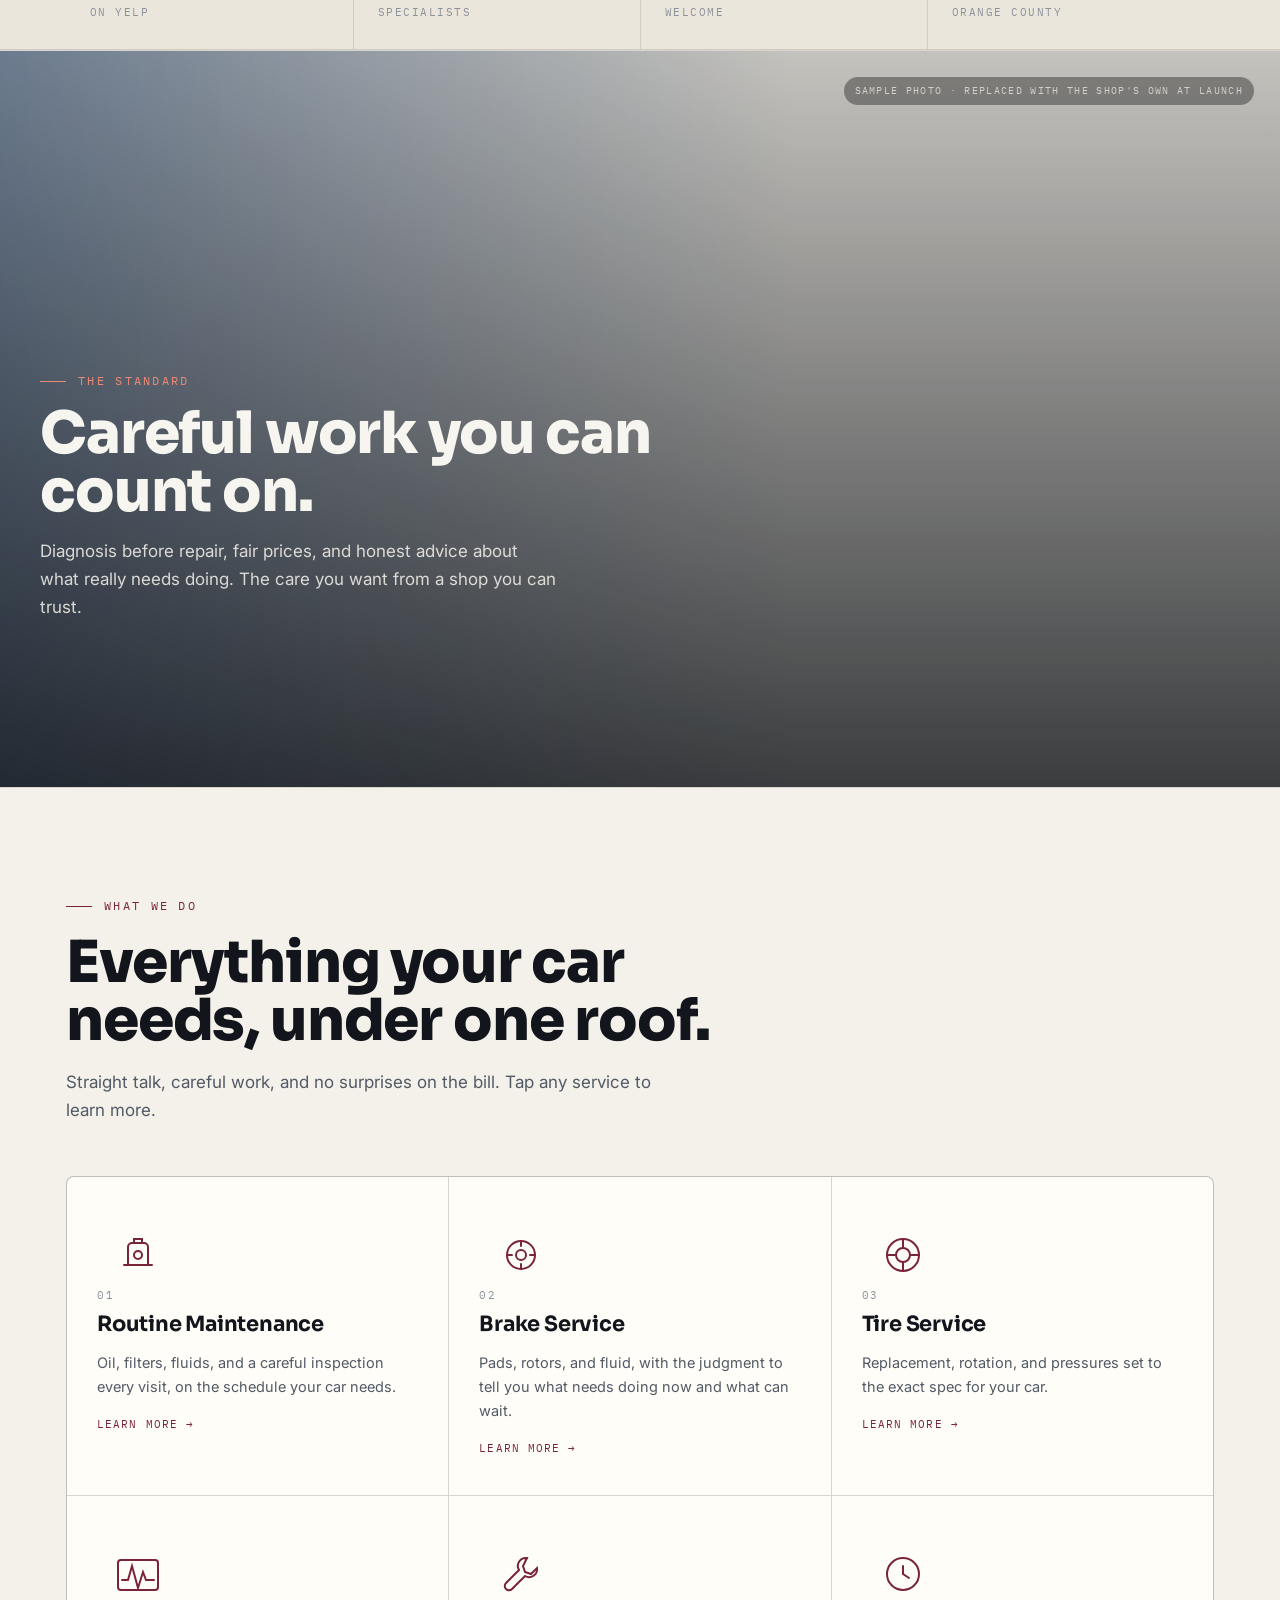
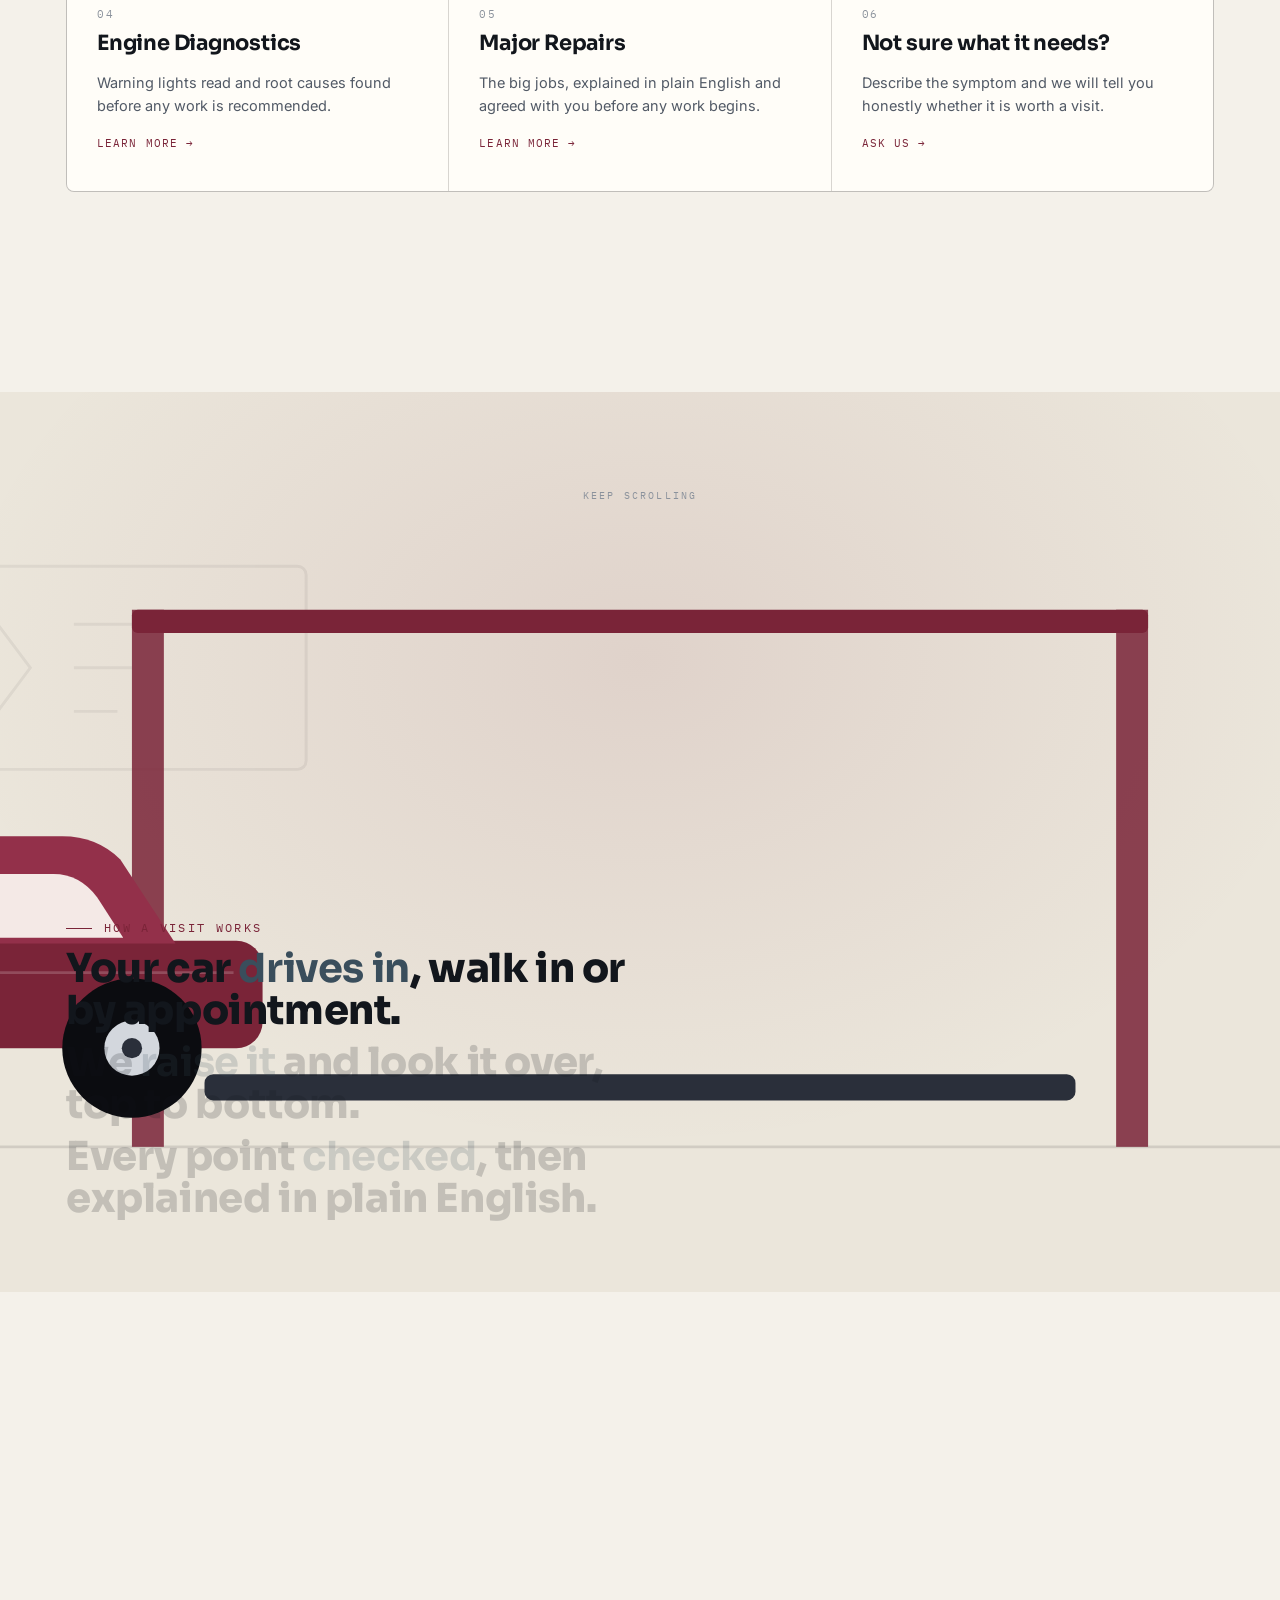
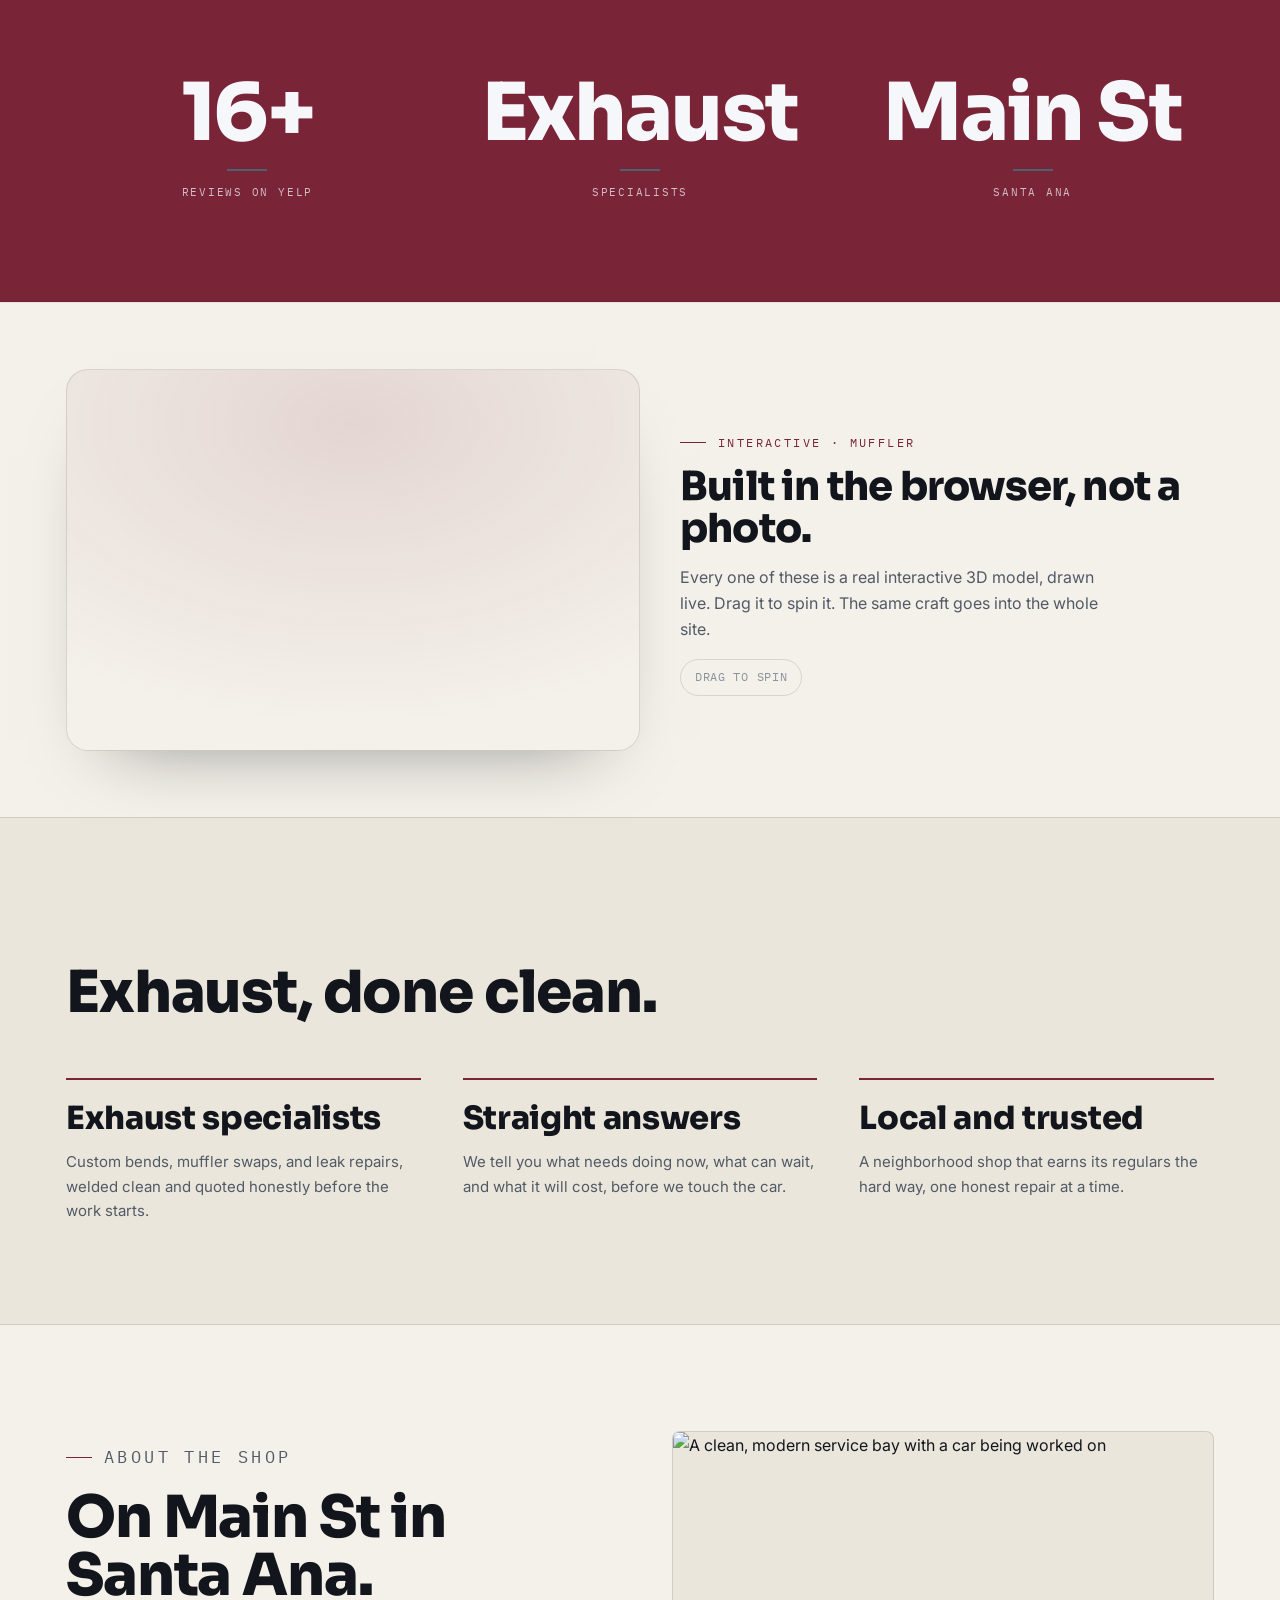
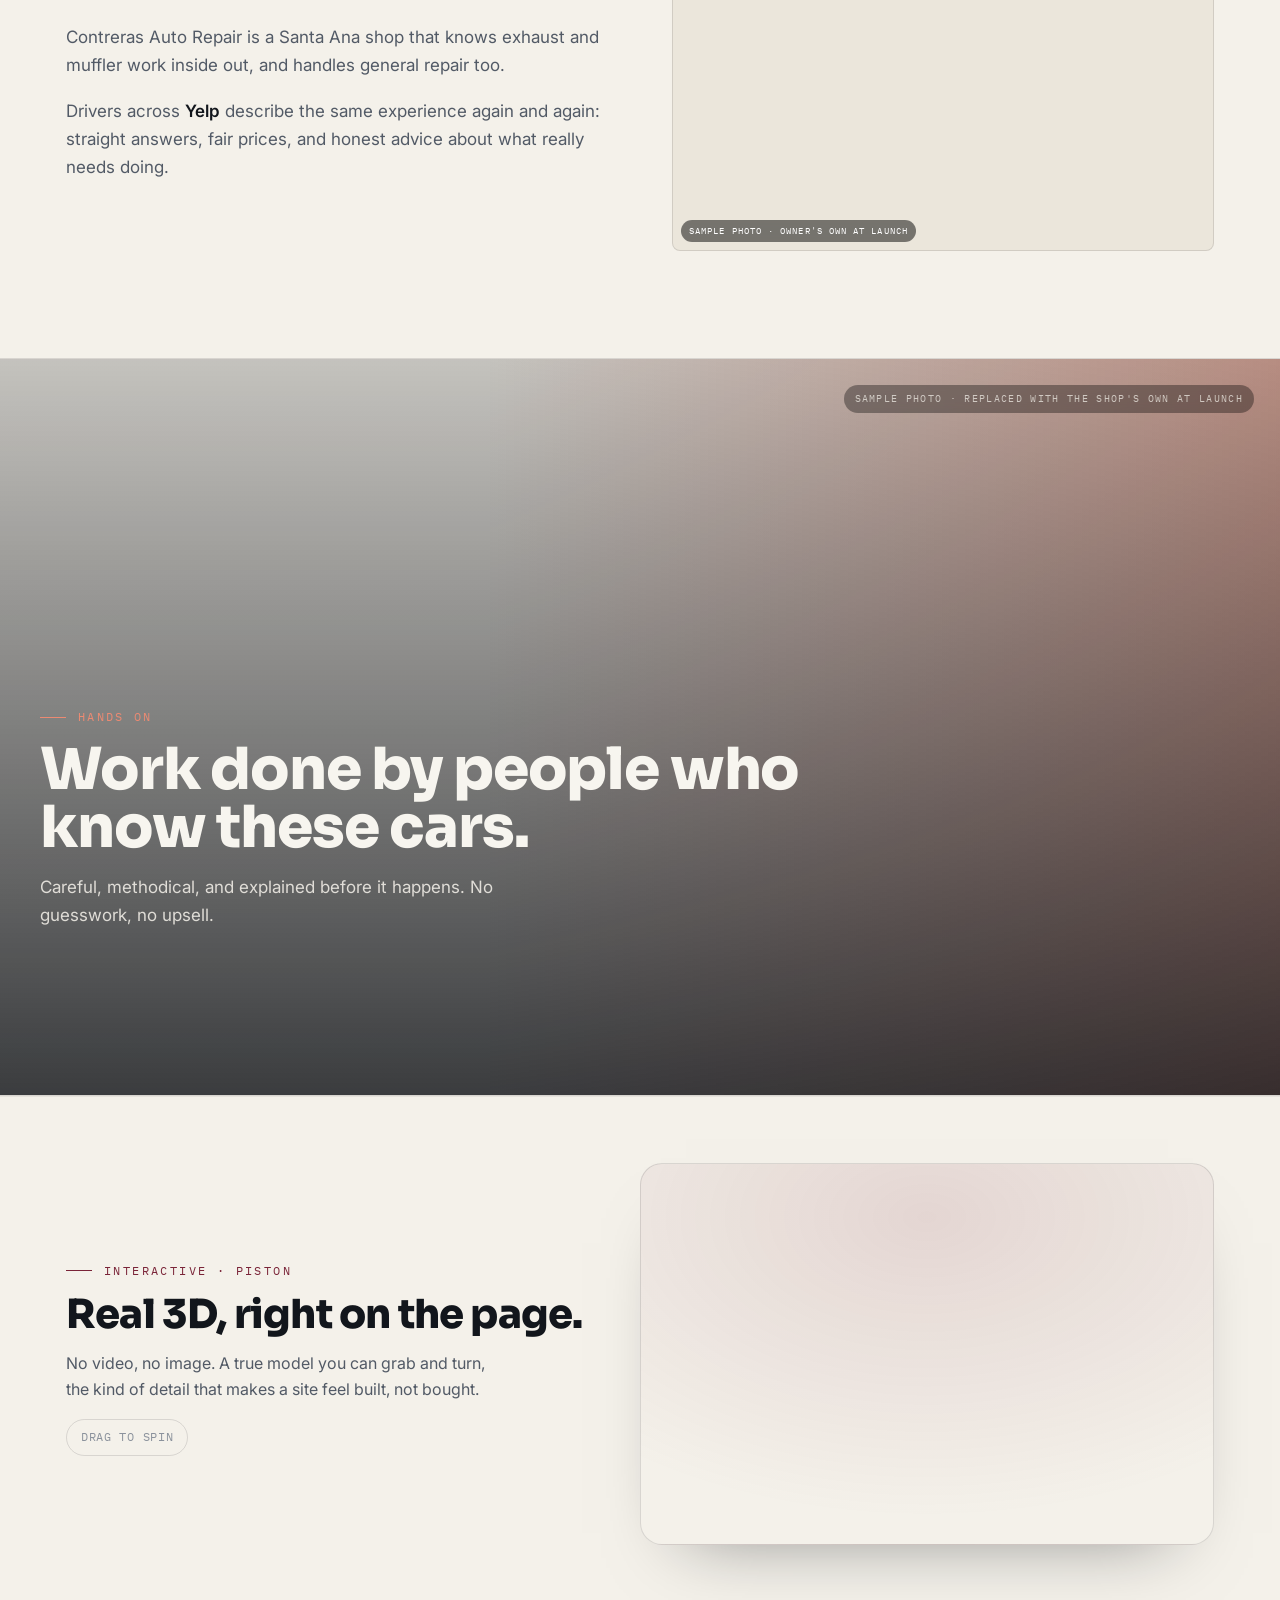
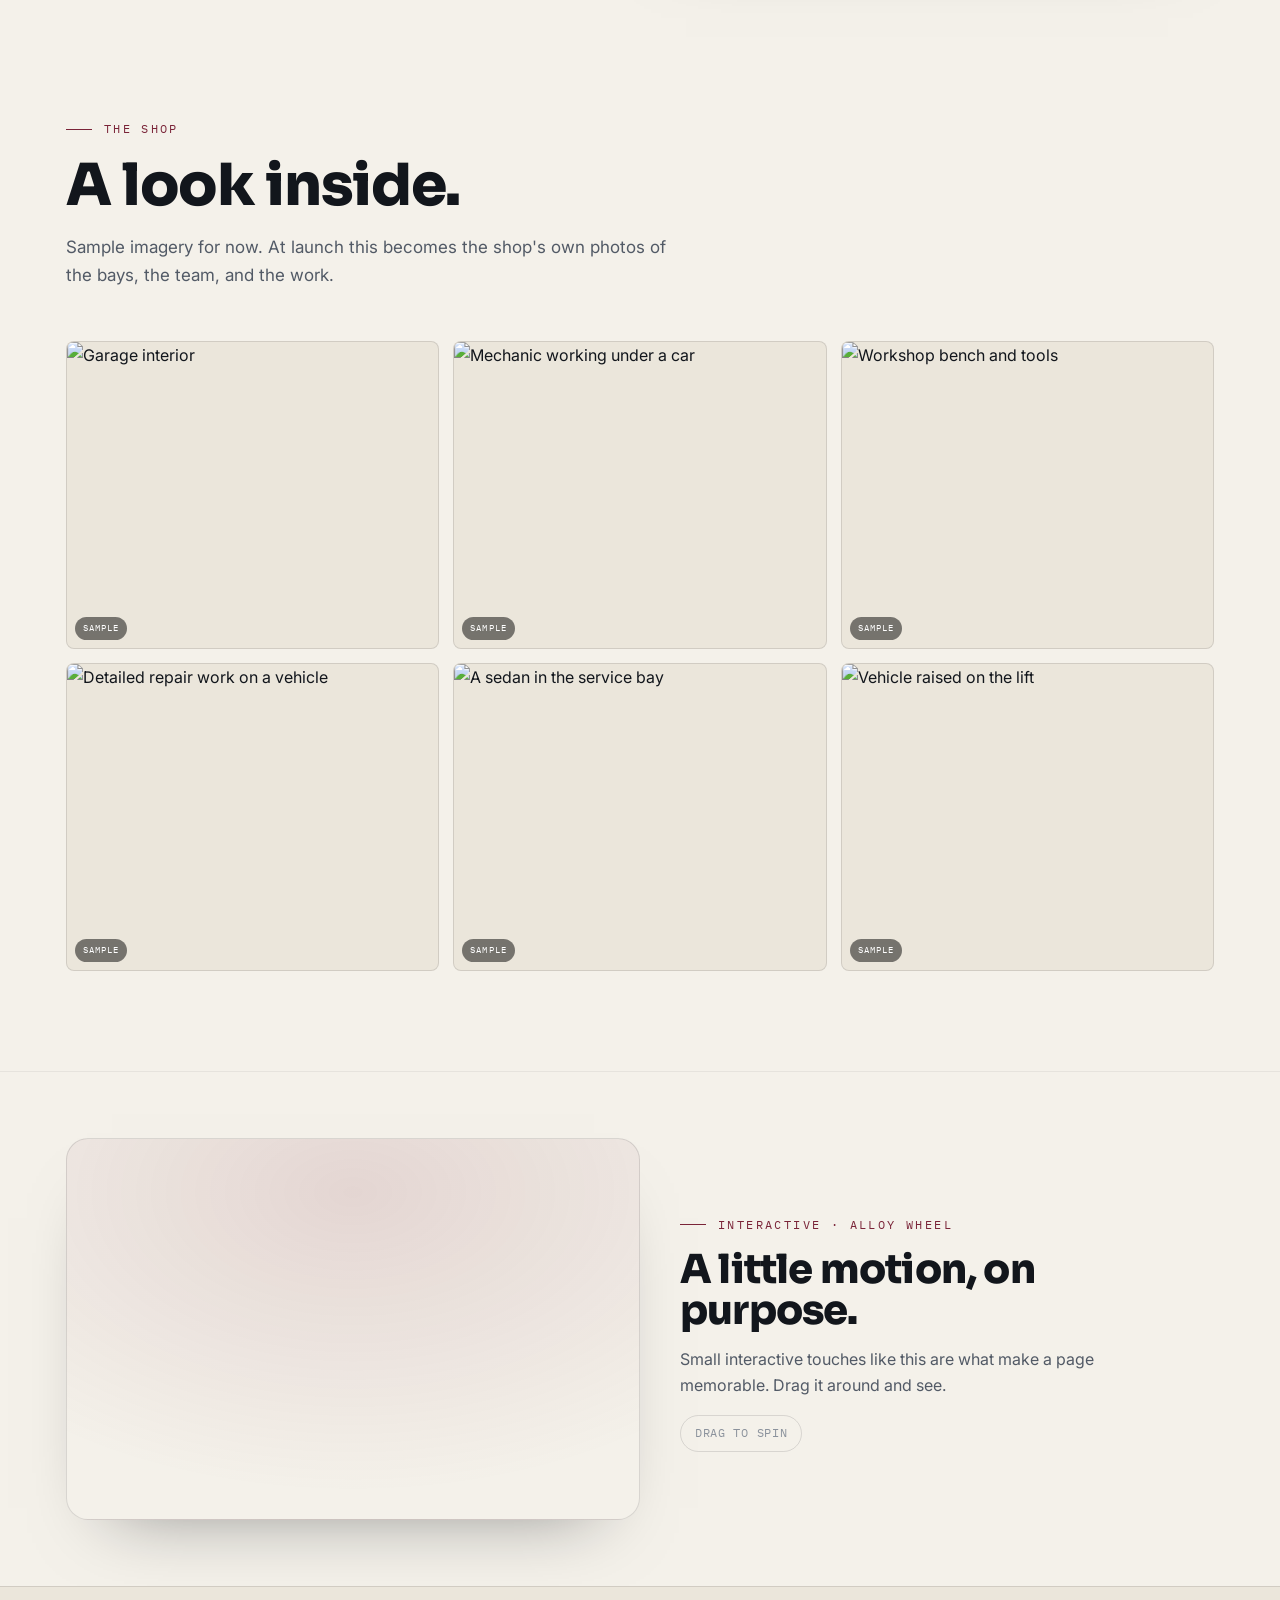
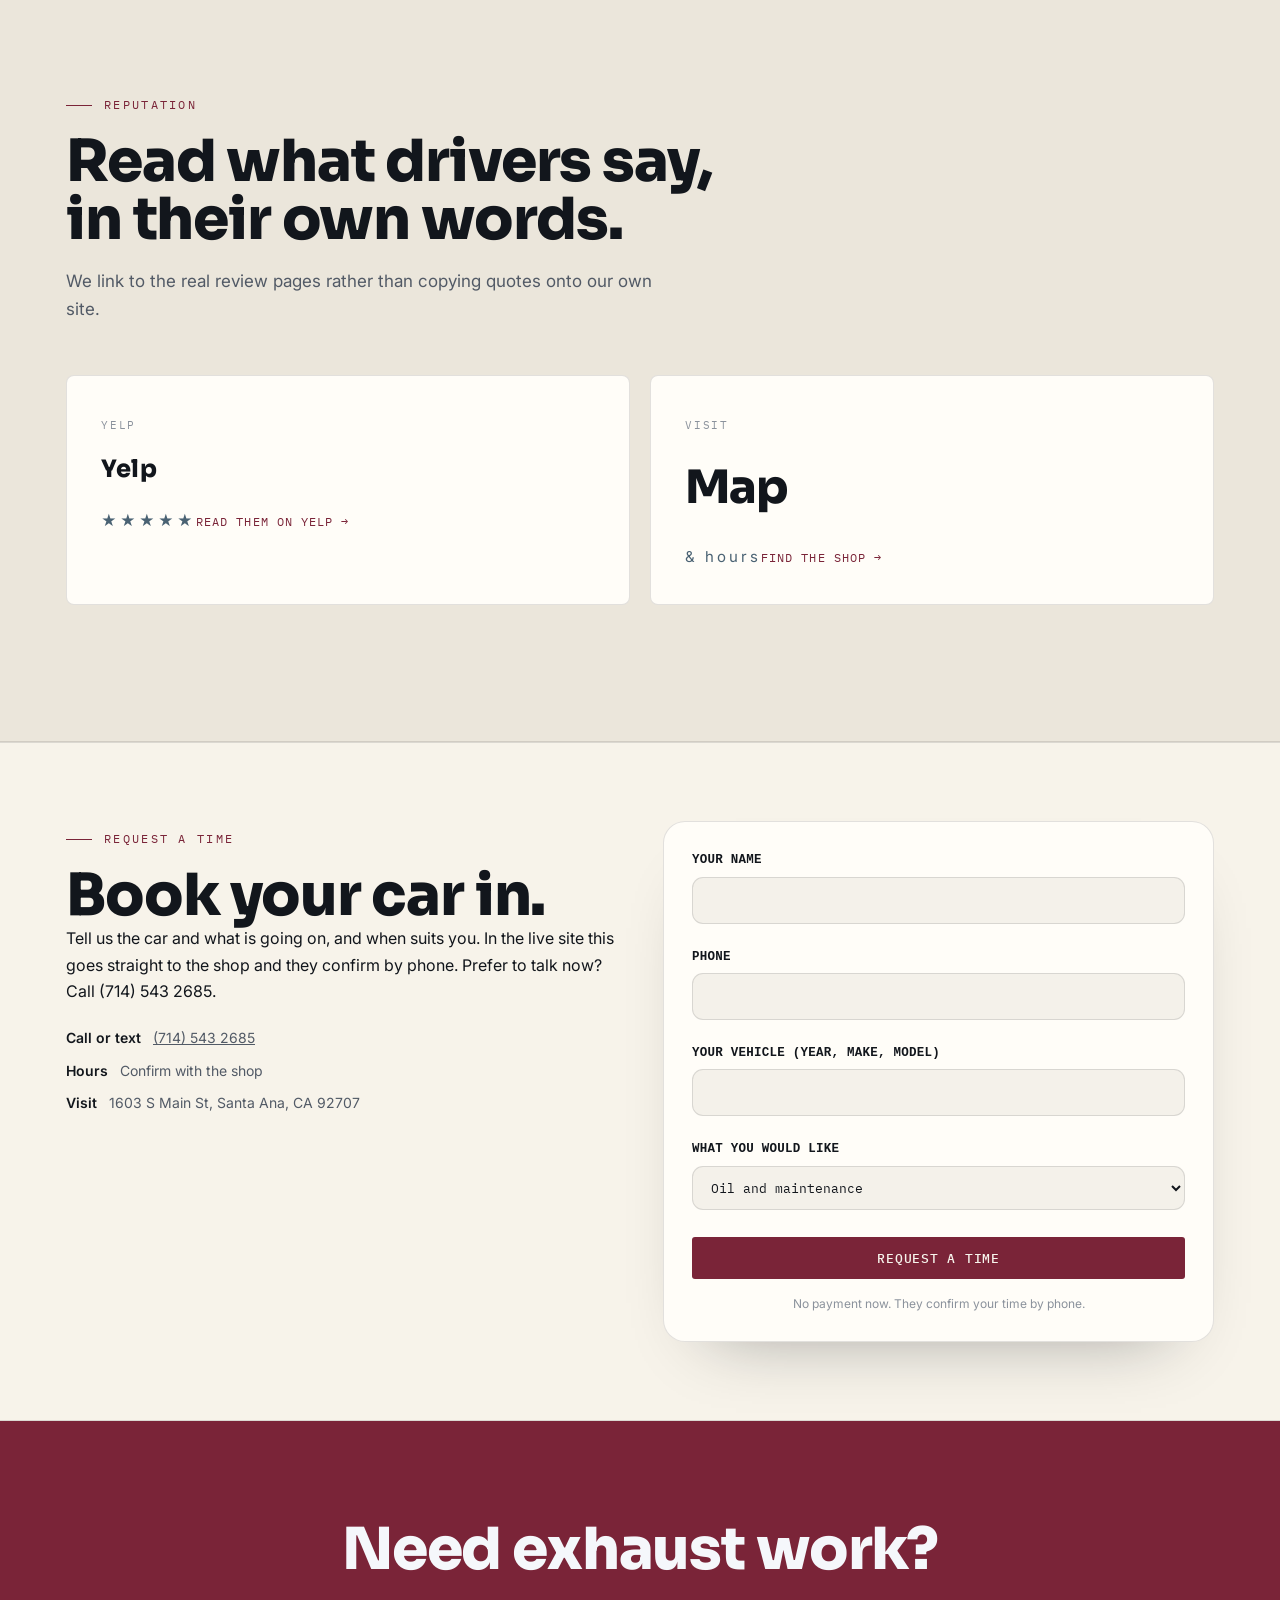
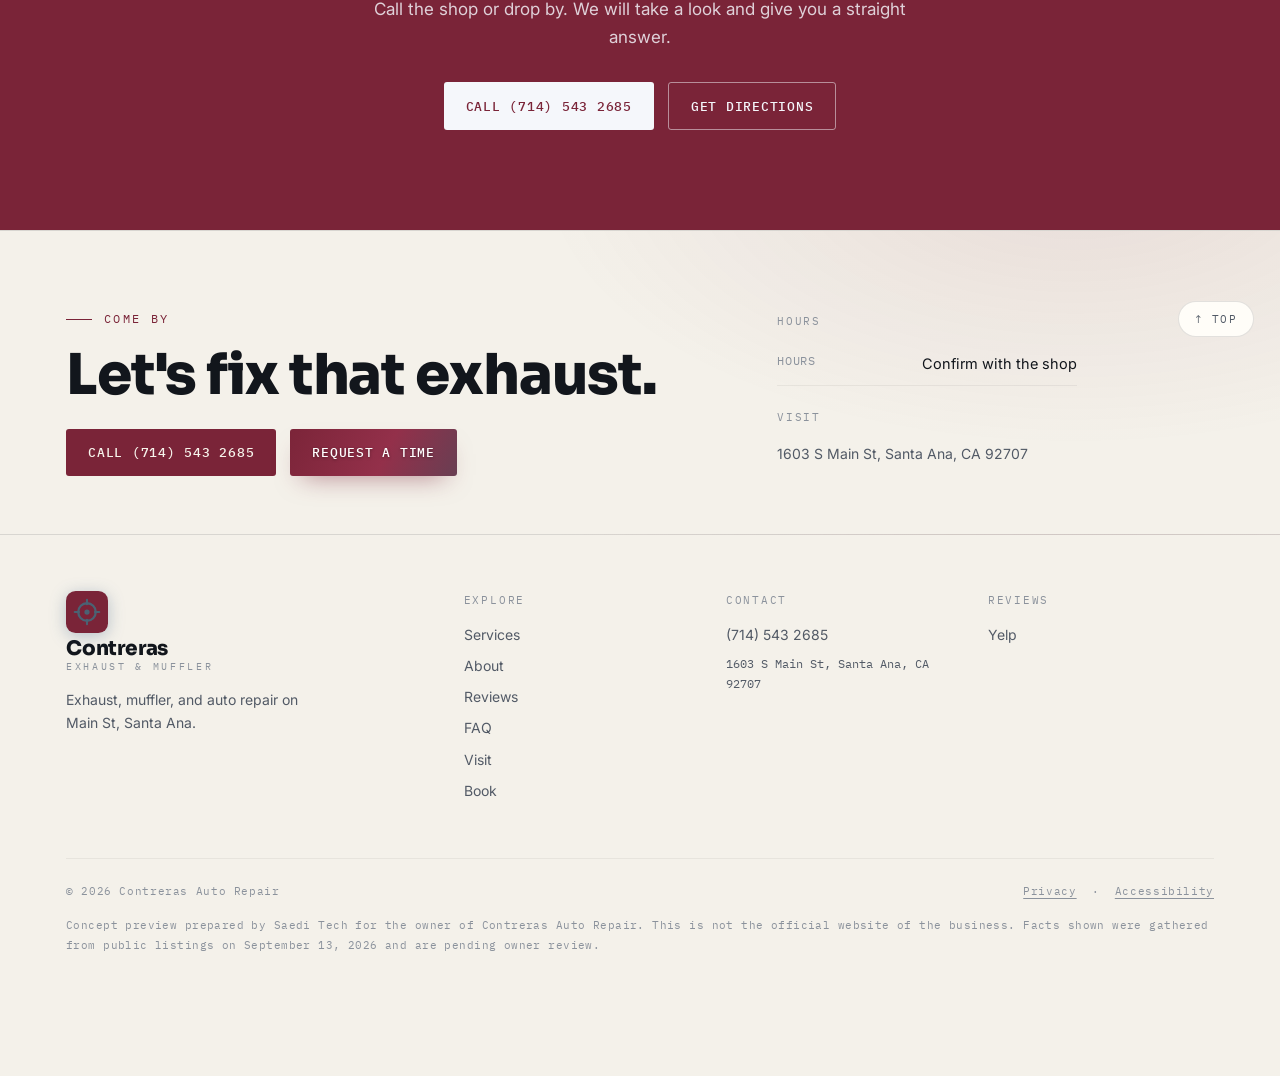
==== commit 336cabf2: "Fix 3D hero loading, page reveal, spread 3D across page, unique heroes, correct photos Co-Authored-B" ====
--- a/index.html
+++ b/index.html
@@ -278,7 +278,7 @@
 <footer>
   <button class="backtop" id="backtop" aria-label="Back to top">↑ Top</button>
   <div class="foot-hero"><div class="wrap"><div class="foot-top">
-    <div class="foot-cta"><p class="kick">Come by</p><h2>Let's fix that exhaust.</h2><div class="cta"><a class="btn btn-fill" href="tel:+17145432685">Call (714) 543 2685</a><a class="btn btn-line" href="visit.html">Get directions</a></div></div>
+    <div class="foot-cta"><p class="kick">Come by</p><h2>Let's fix that exhaust.</h2><div class="cta"><a class="btn btn-fill" href="tel:+17145432685">Call (714) 543 2685</a><a class="btn btn-book" href="index.html#book">Request a time</a></div></div>
     <div class="foot-hours"><p class="ft">Hours</p><div class="hrow"><span>Hours</span><span>Confirm with the shop</span></div><p class="ft" style="margin-top:22px">Visit</p><p class="addr">1603 S Main St, Santa Ana, CA 92707</p></div>
   </div></div></div>
   <div class="wrap foot-main">
@@ -305,6 +305,6 @@
 </div>
 
 <script src="assets/app.js" defer></script>
-<script type="module" src="assets/hero3d-generic.js?v=2"></script><script type="module" src="assets/objects3d.js?v=2"></script>
+<script type="module" src="assets/hero3d-generic.js?v=3"></script><script type="module" src="assets/objects3d.js?v=3"></script>
 </body>
 </html>
--- a/assets/site.css
+++ b/assets/site.css
@@ -418,3 +418,17 @@
 .btn-book:hover{background-position:100% 50%;transform:translateY(-1px);box-shadow:0 18px 32px -12px color-mix(in srgb,var(--indigo) 62%,transparent)}
 .btn-book:active{transform:translateY(0)}
 .navlinks a[href$="#book"],.navlinks a[href$="#book"]:hover{color:var(--shu-tx);font-weight:600}
+
+/* ---- hero overlap fix: reserve header space + fit tall headlines (desktop) ---- */
+@media (min-width:941px){
+  header.hero.scroll3d .sticky{padding:126px 0 64px !important;align-items:center}
+  header.hero.scroll3d h1{font-size:clamp(44px,5.6vw,74px)}
+  .callouts{top:calc(50% + 30px)}
+}
+
+/* ---- prominent animated Book pill in header nav ---- */
+.navlinks a[href$="#book"]{background:linear-gradient(115deg,var(--indigo),var(--shu));color:#fff !important;padding:9px 18px;border-radius:40px;text-shadow:0 1px 2px rgba(0,0,0,.3);box-shadow:0 8px 18px -9px color-mix(in srgb,var(--indigo) 55%,transparent);background-size:160% 160%;background-position:0% 50%;transition:background-position .55s var(--ease),transform .2s,box-shadow .3s}
+.navlinks a[href$="#book"]:hover{background-position:100% 50%;transform:translateY(-1px);box-shadow:0 12px 22px -9px color-mix(in srgb,var(--indigo) 62%,transparent)}
+.navlinks a[href$="#book"]::after{display:none !important}
+/* ---- footer reveal + CTA polish ---- */
+.foot-hero .foot-cta h2{transition:transform .7s var(--ease),opacity .7s var(--ease)}
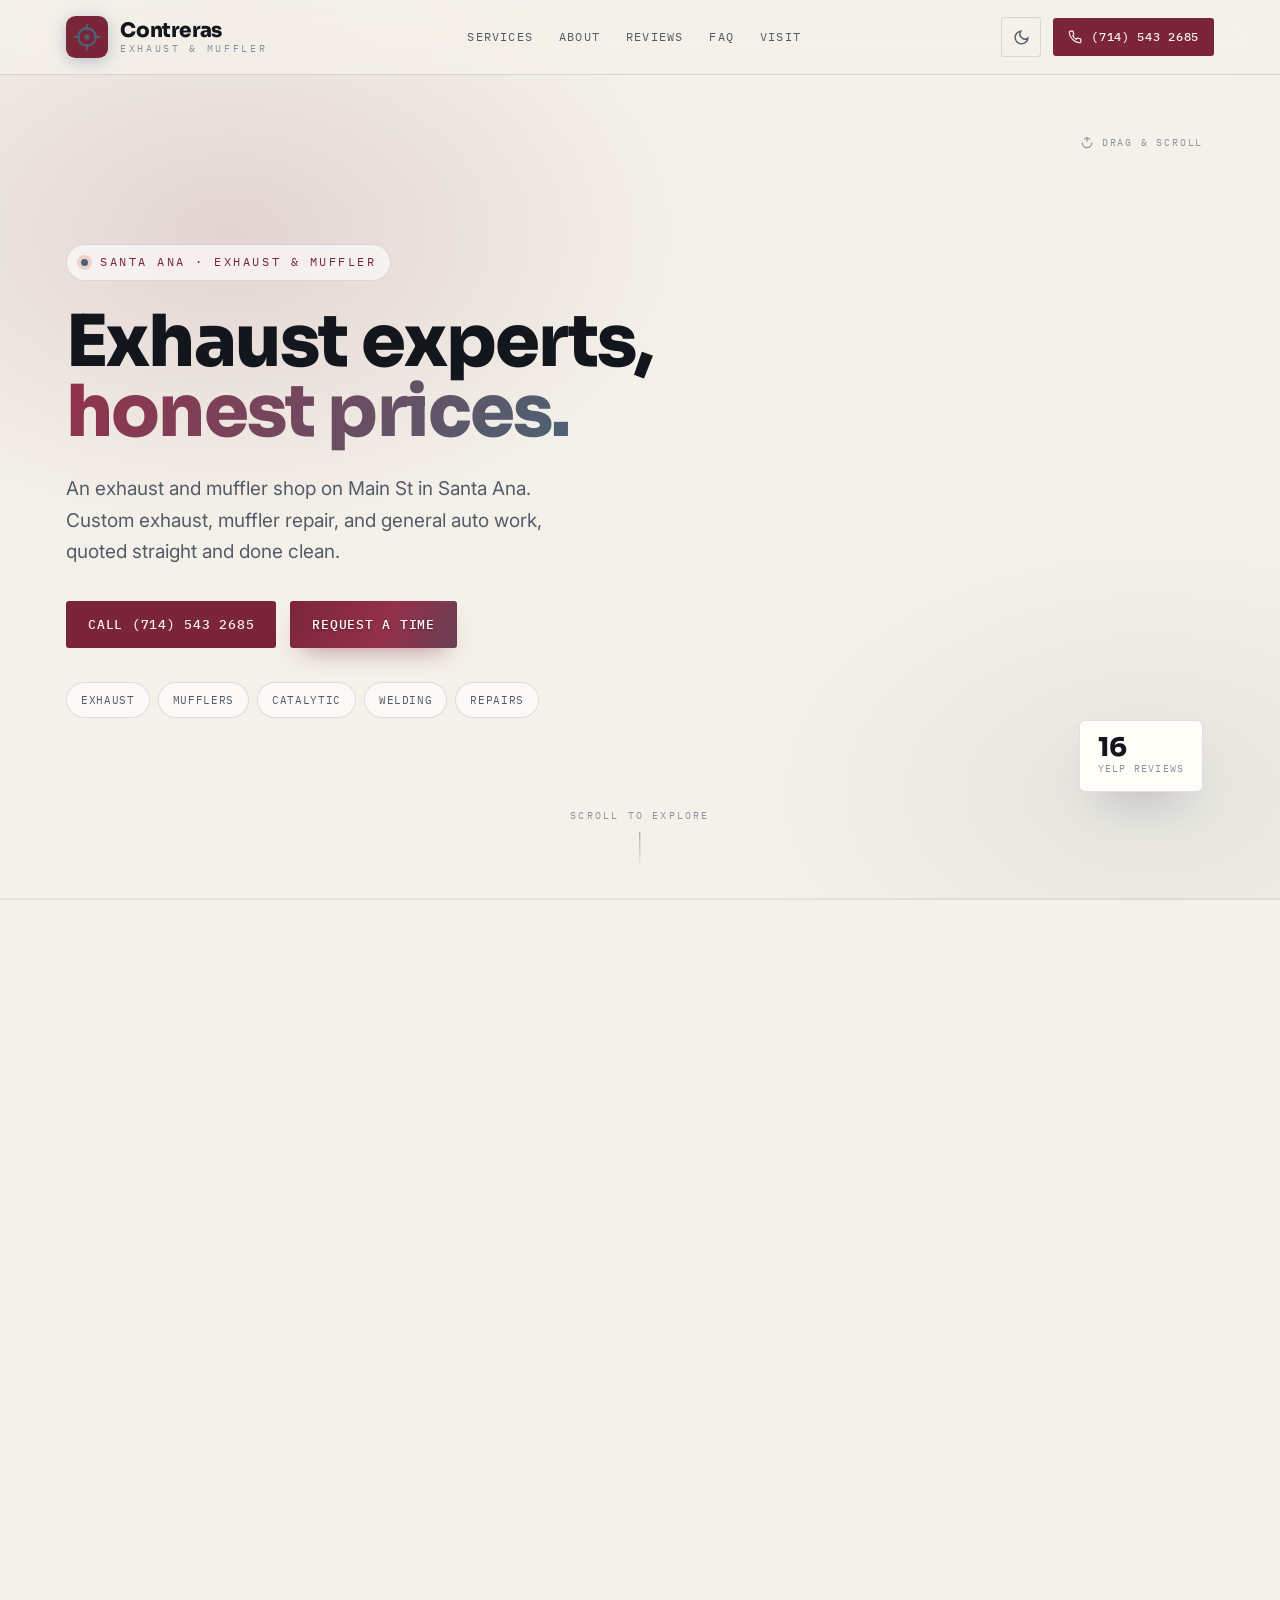
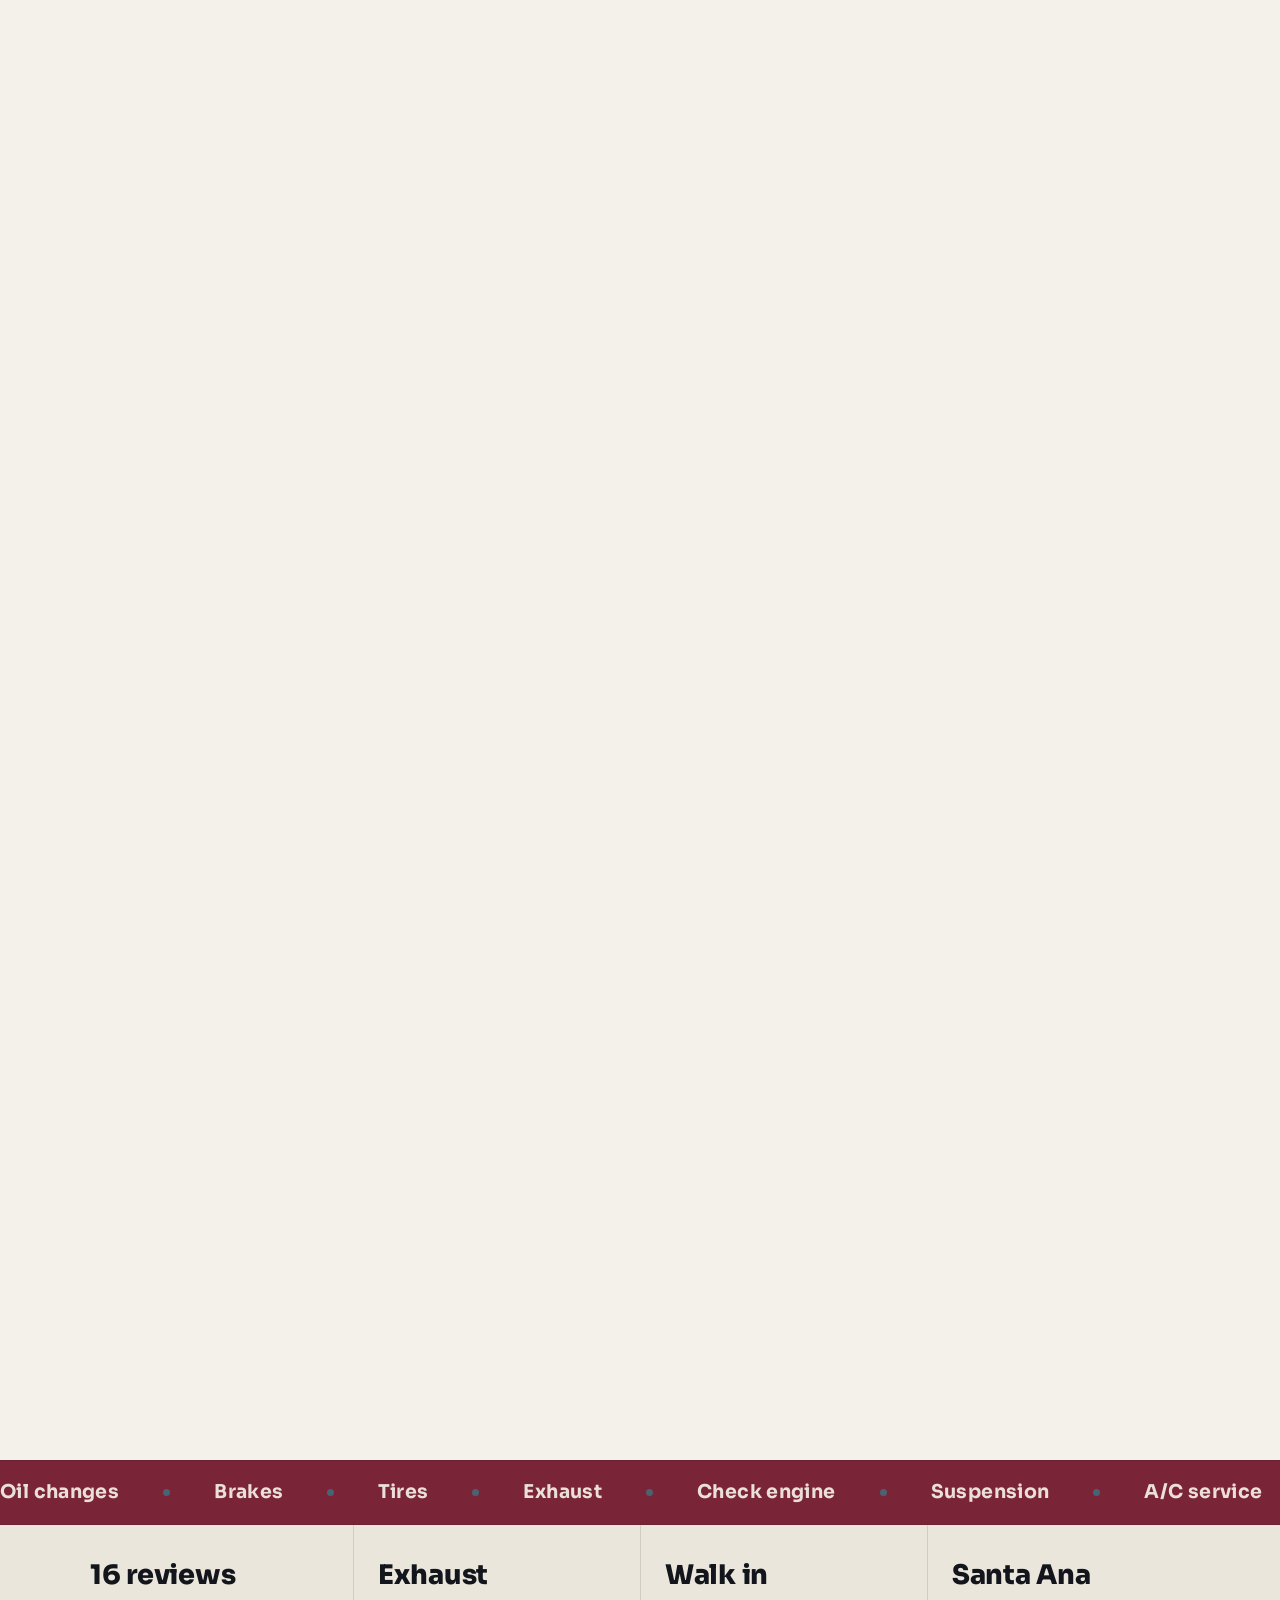
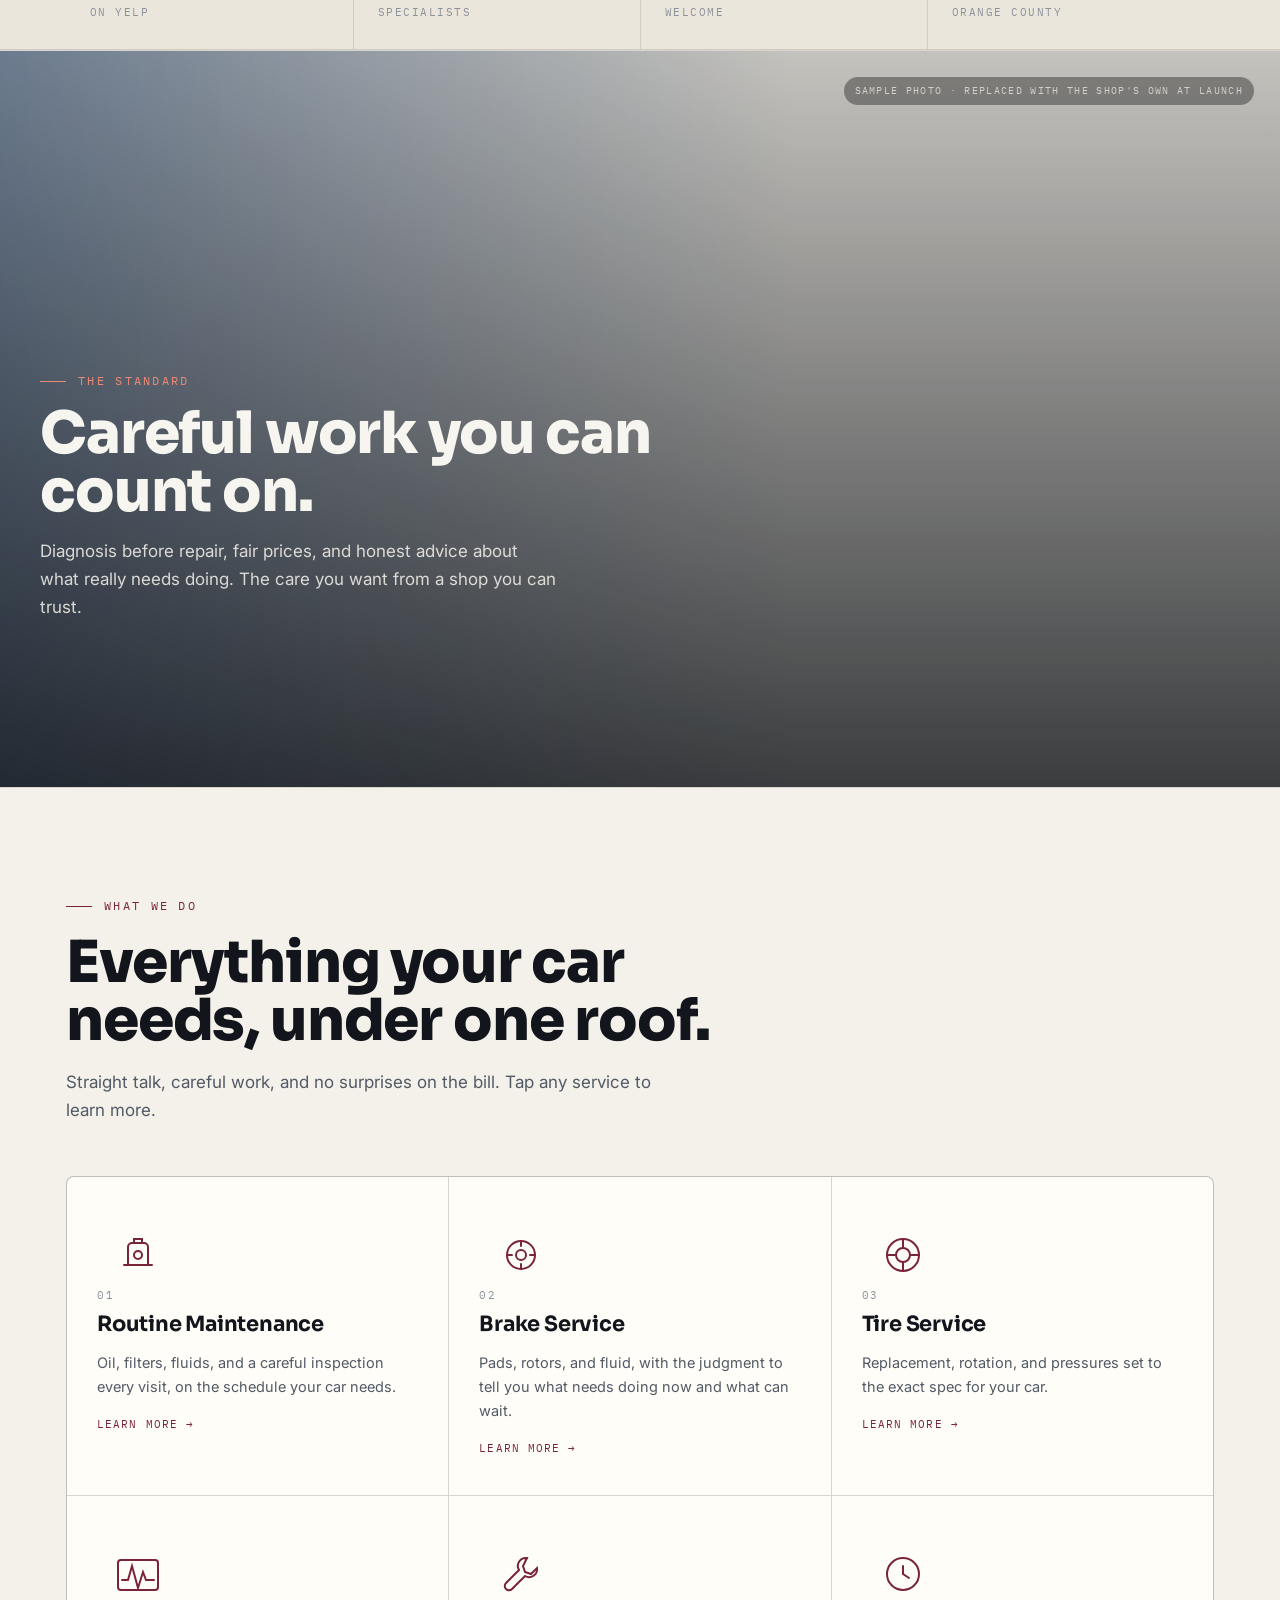
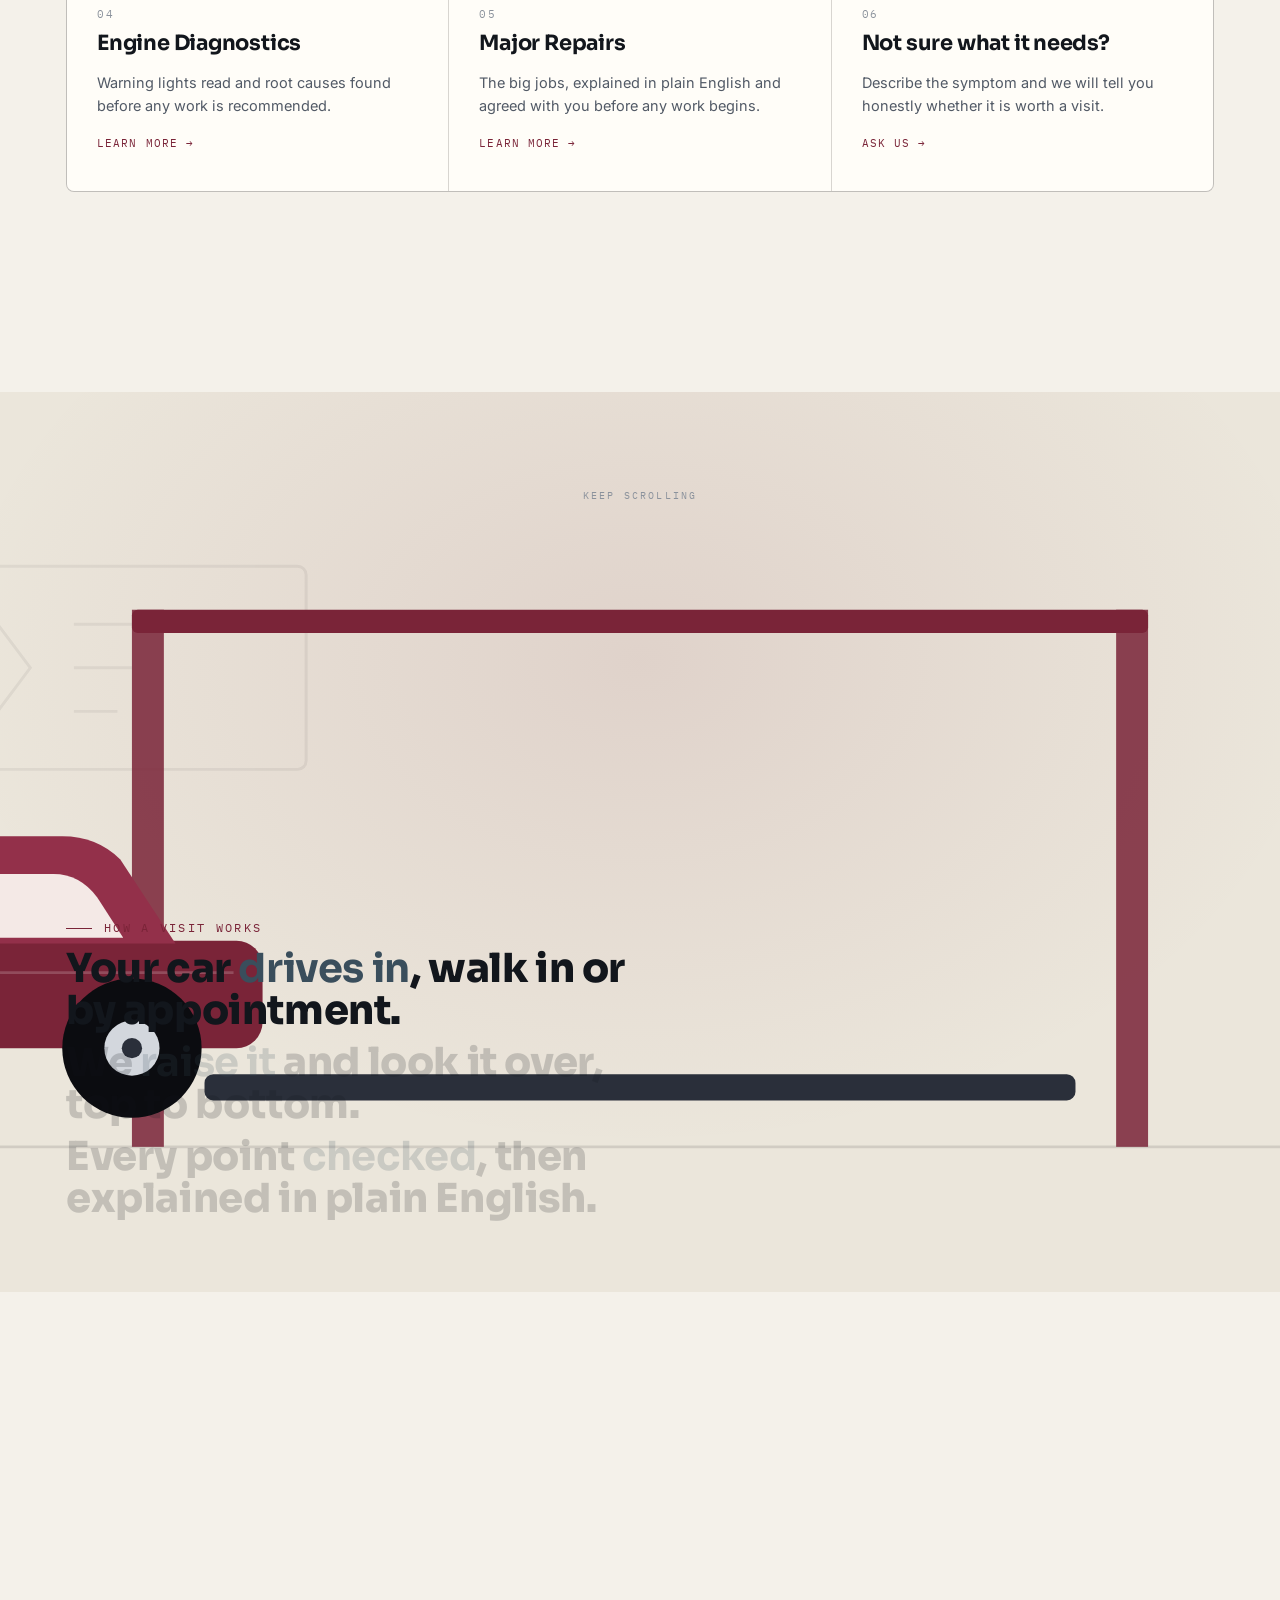
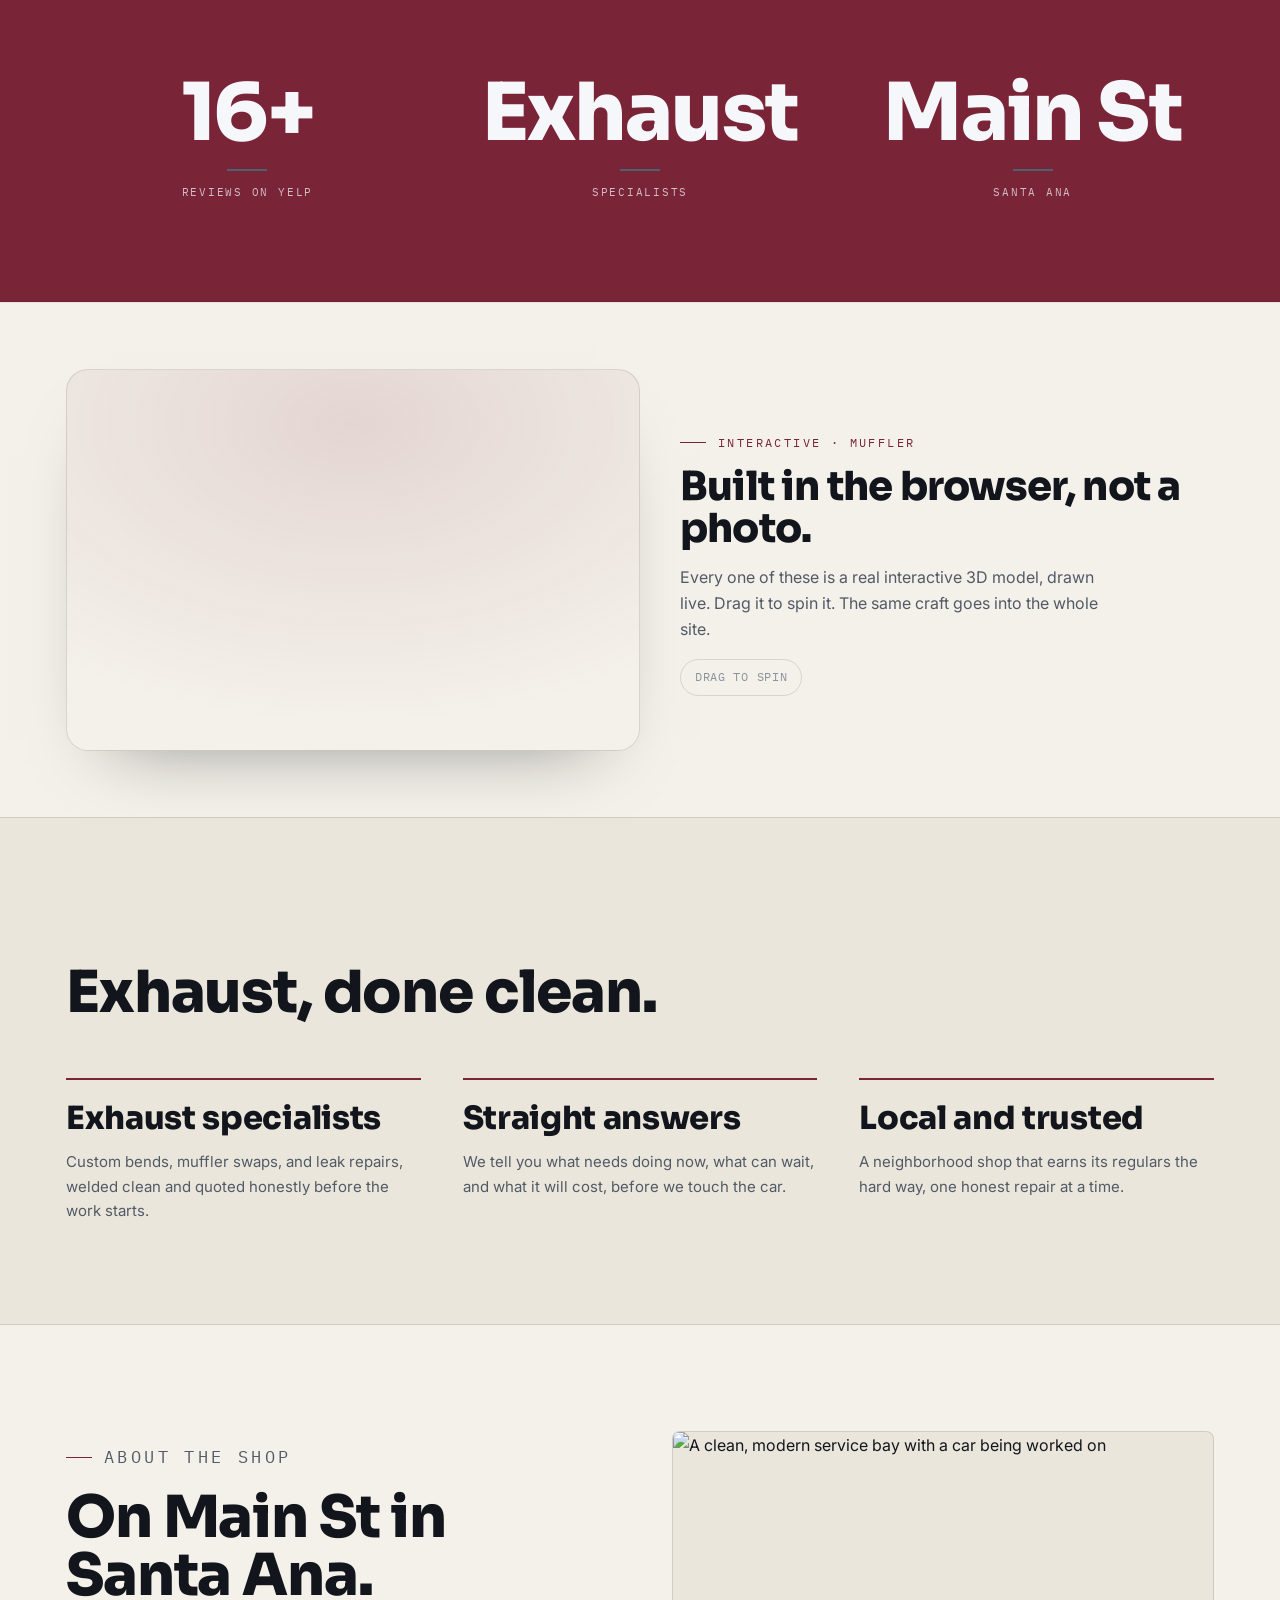
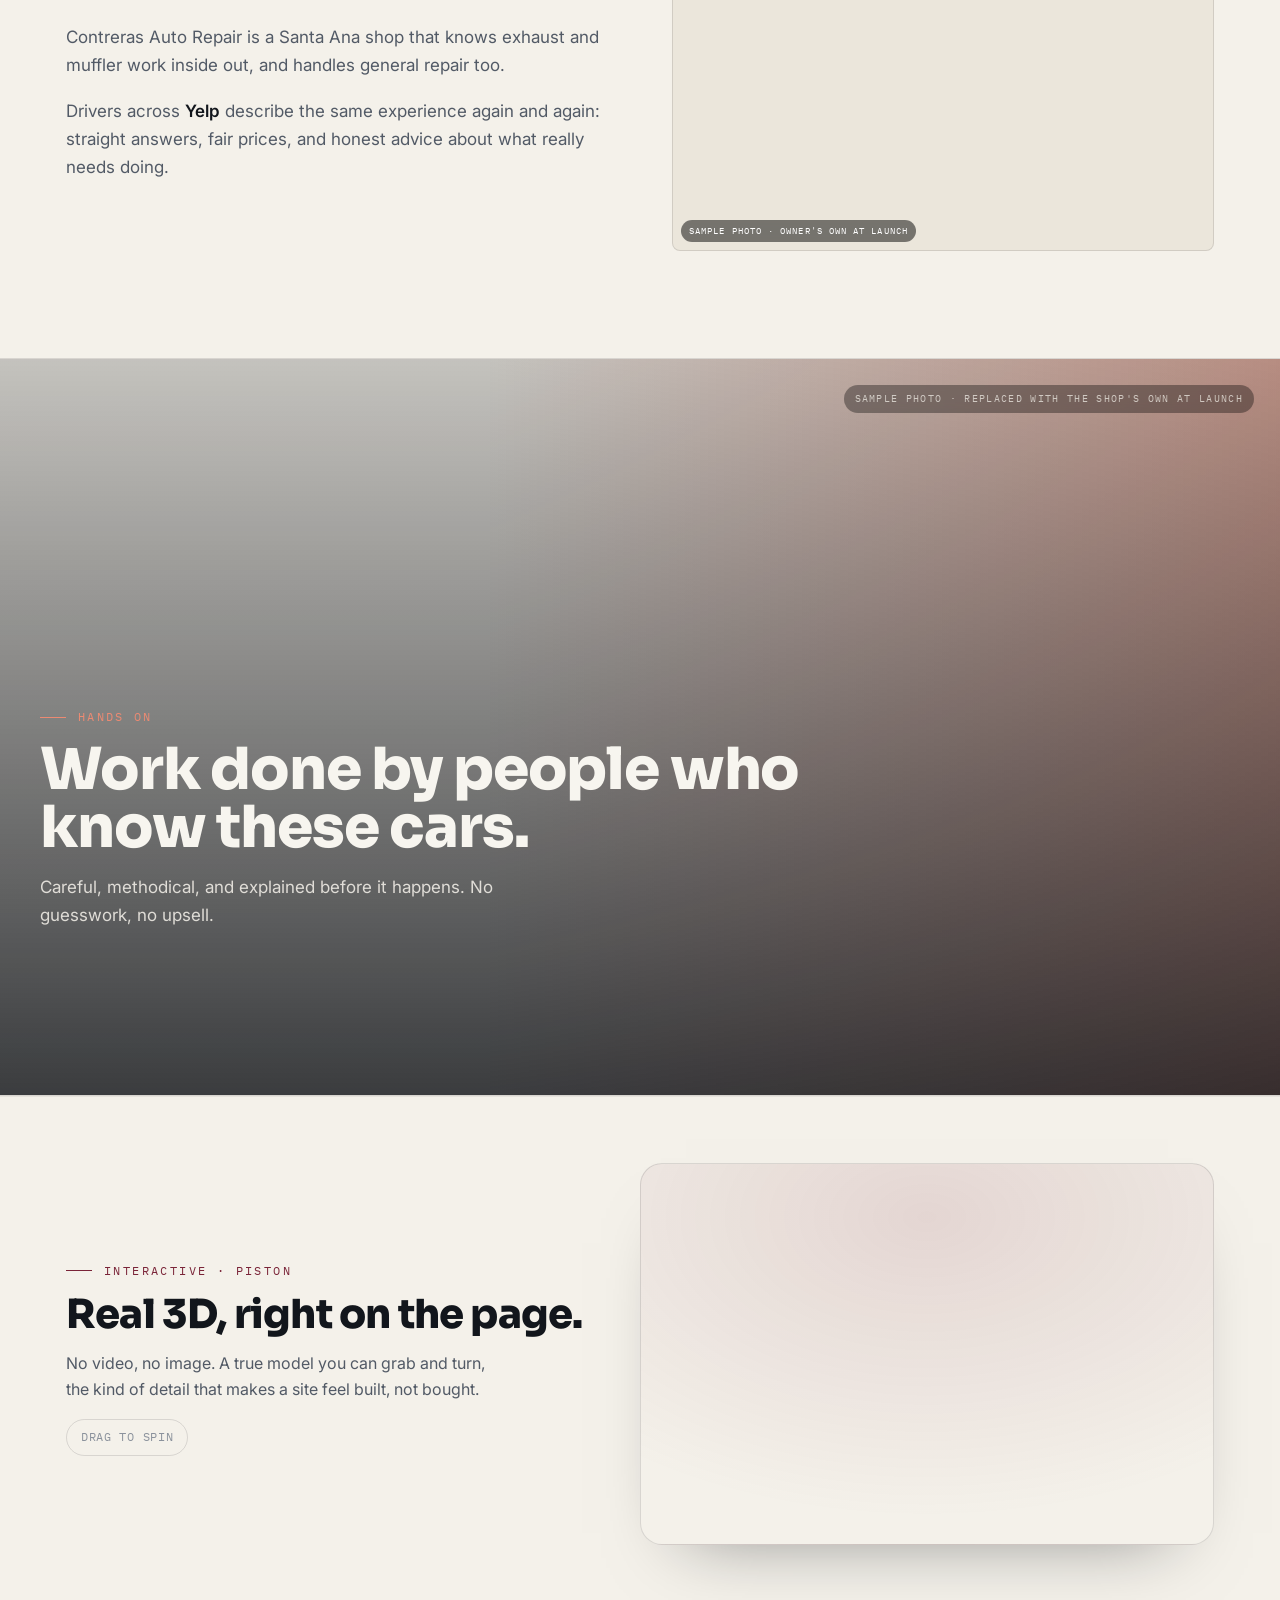
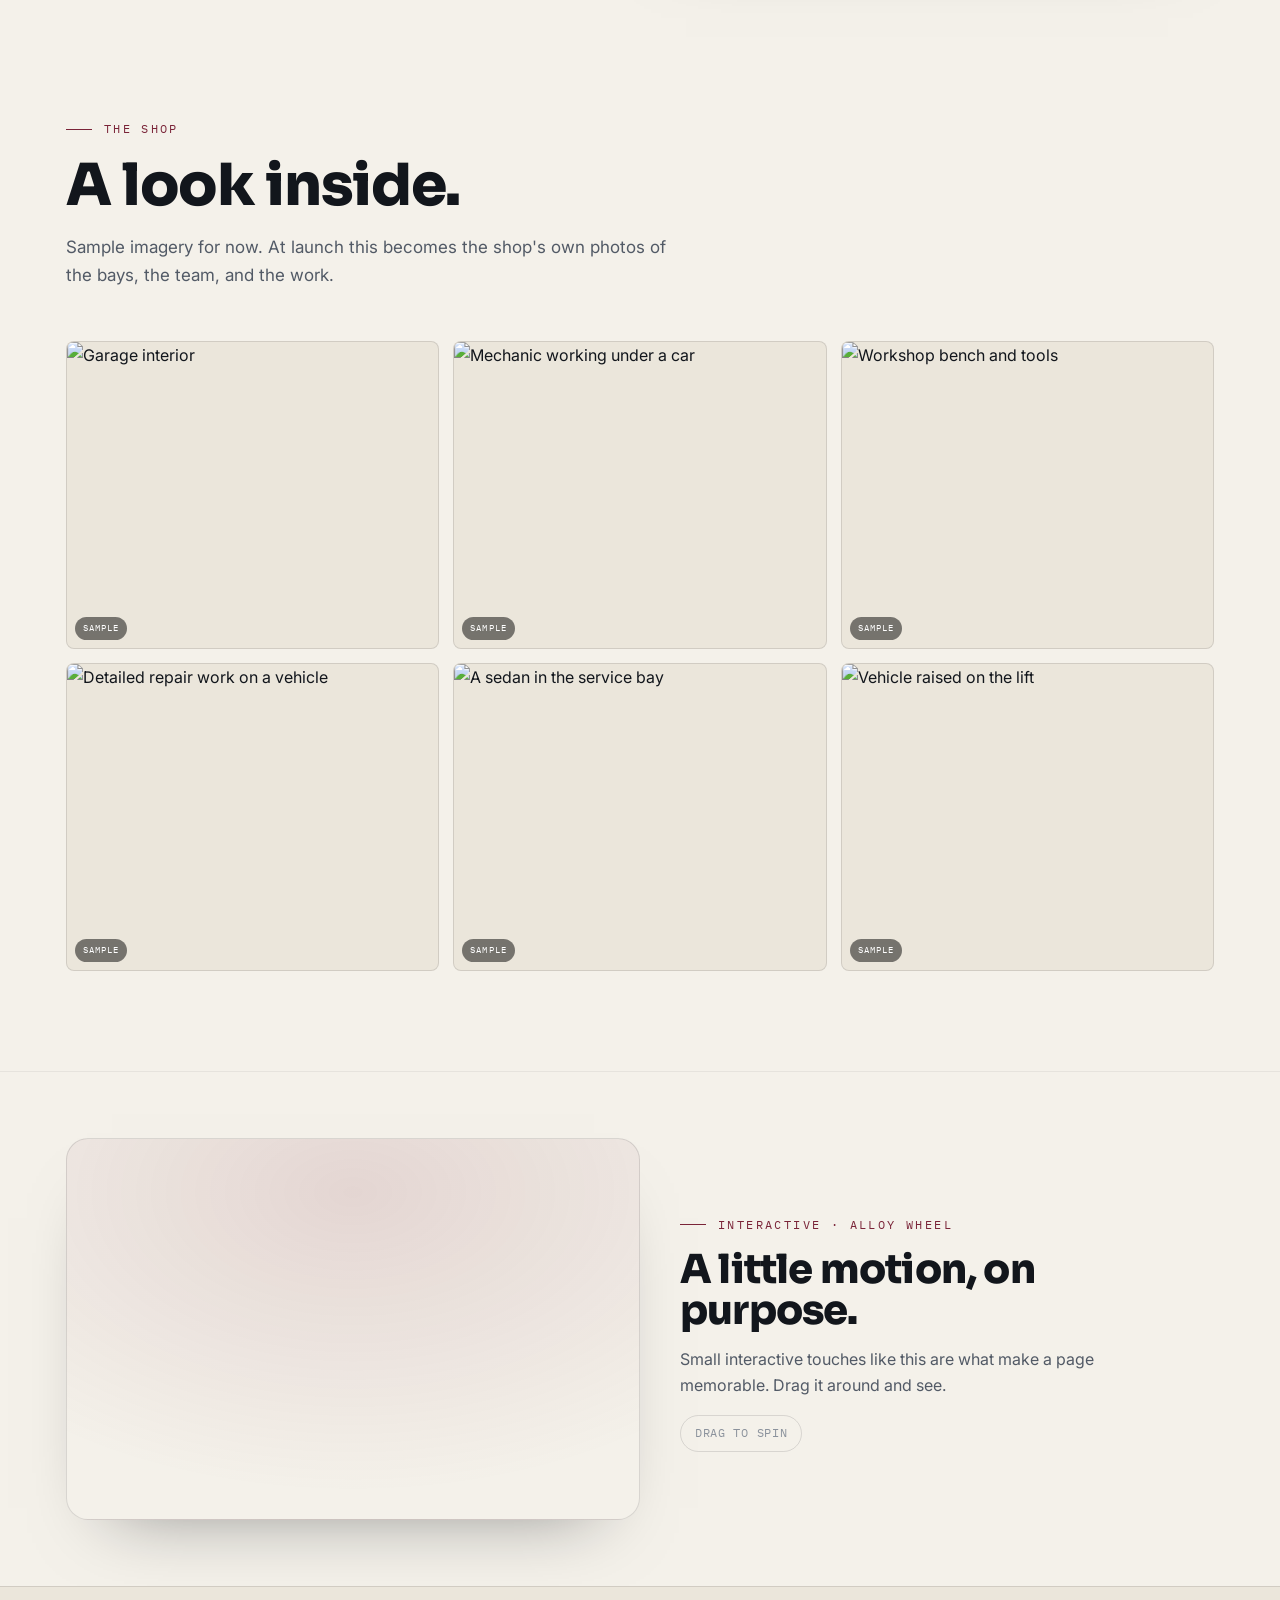
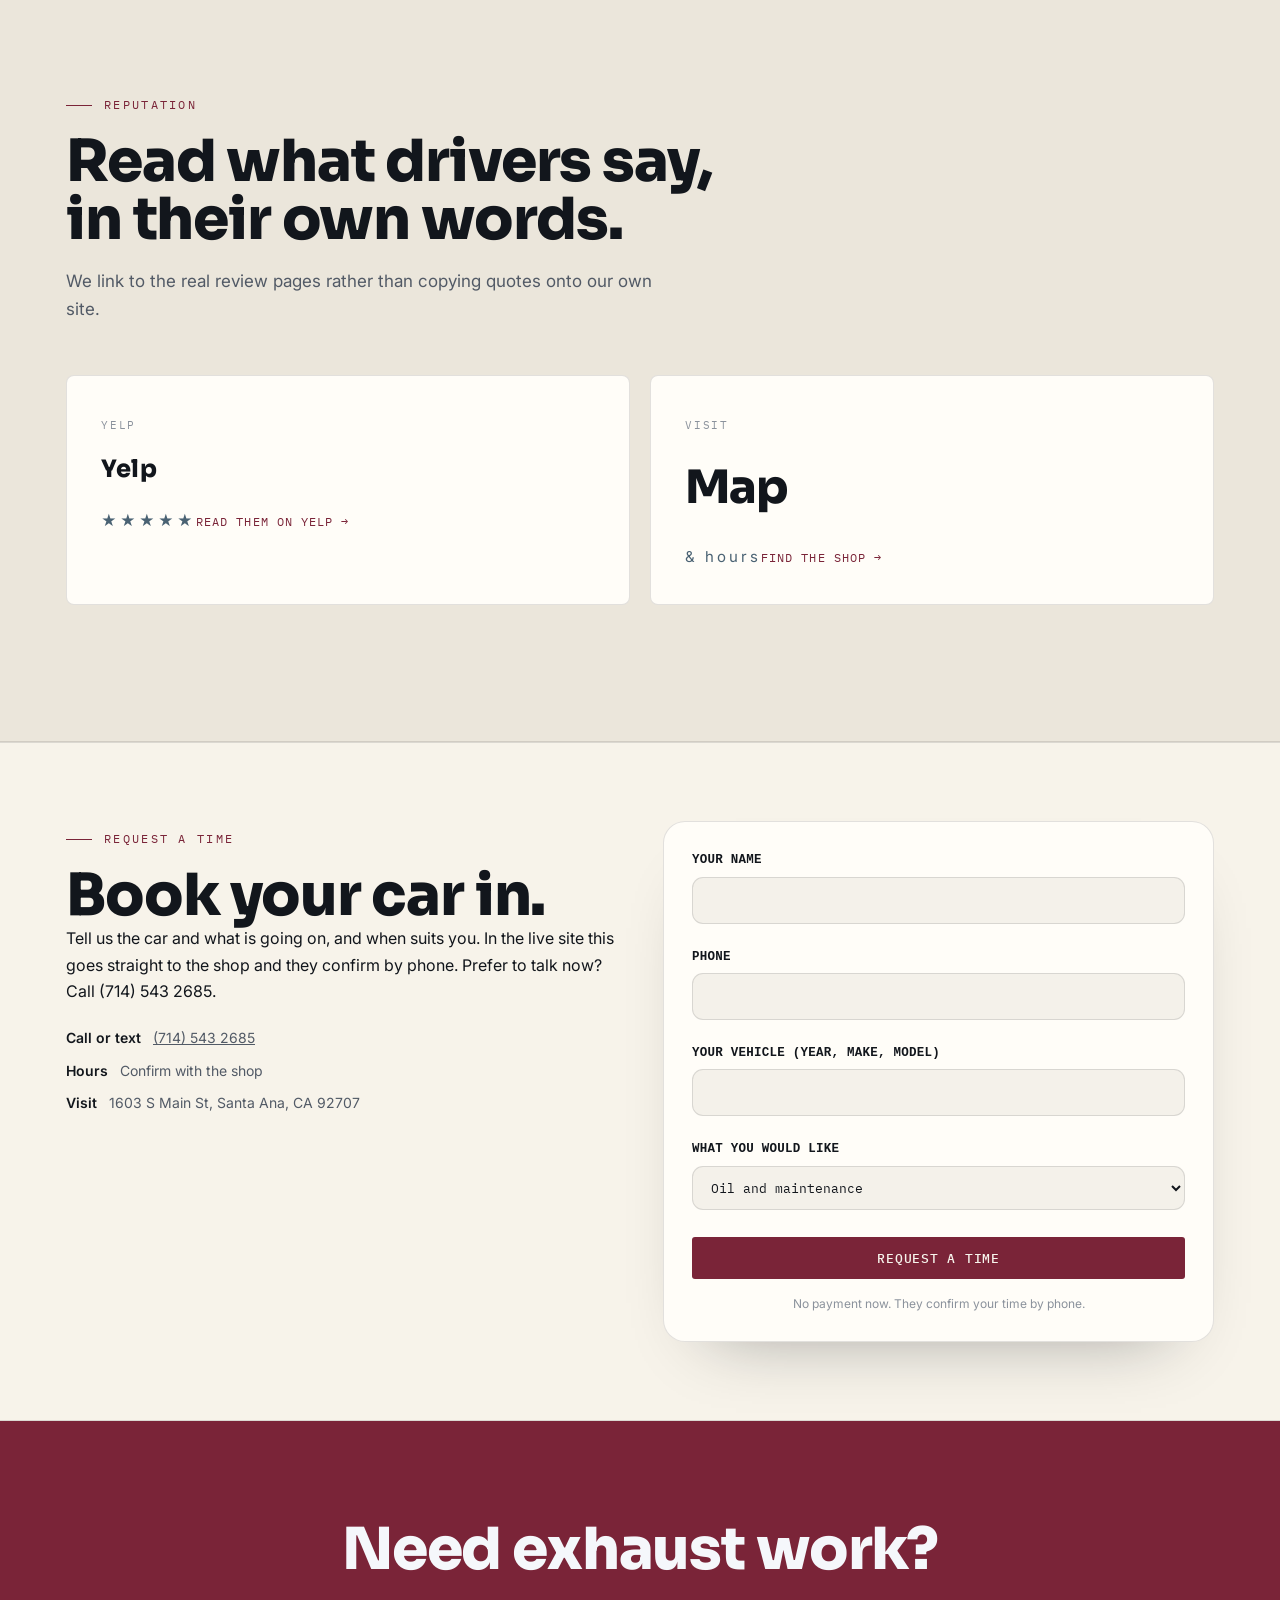
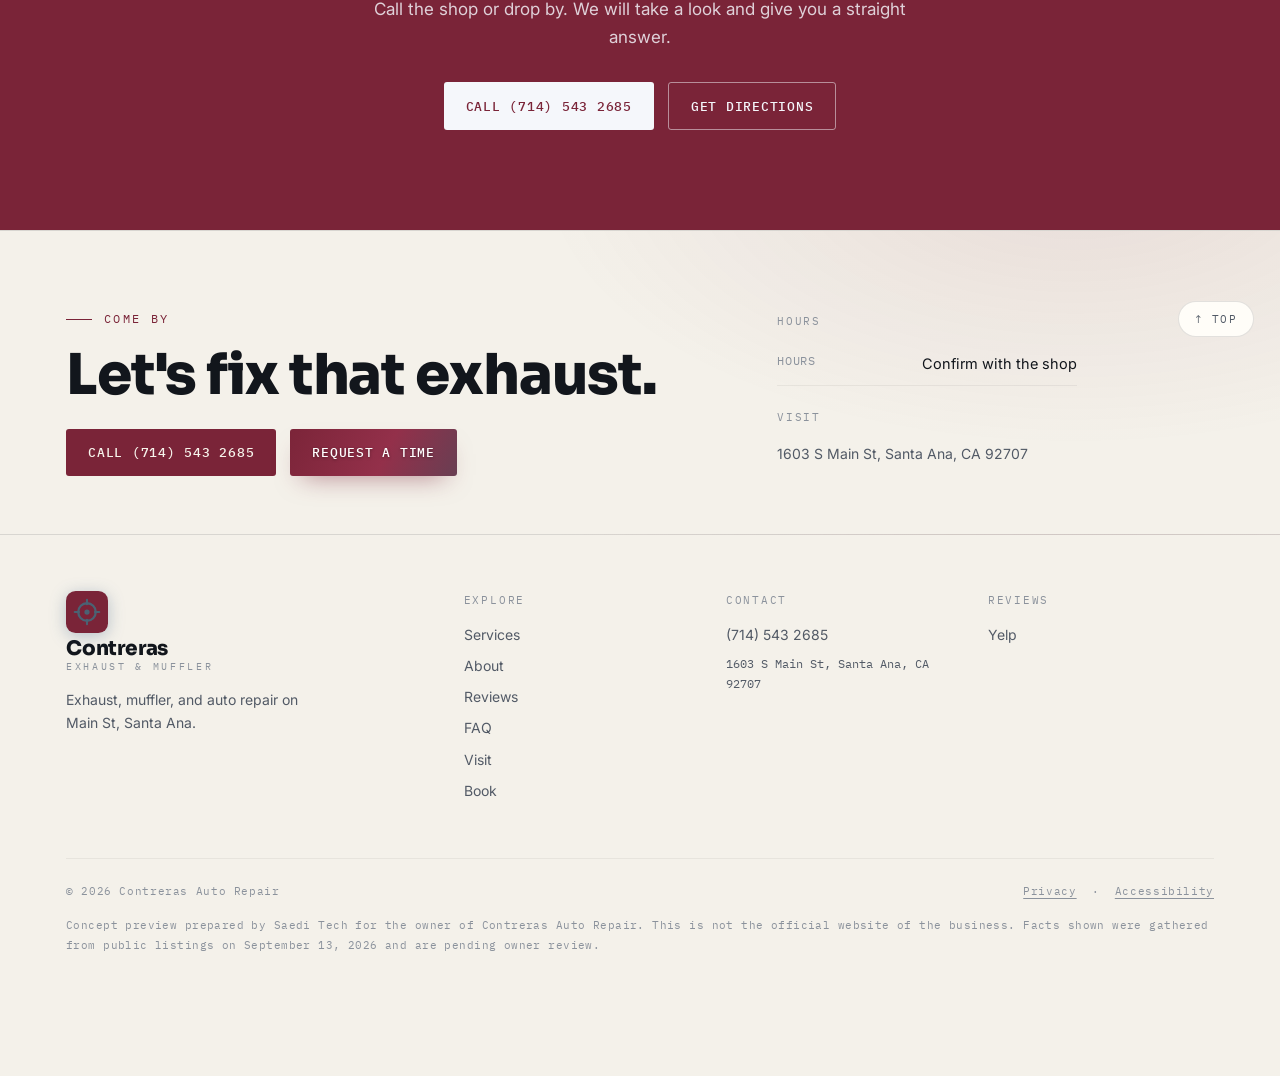
==== commit a0f14813: "Fix 3D hero loading, page reveal, spread 3D across page, unique heroes, correct photos Co-Authored-B" ====
--- a/index.html
+++ b/index.html
@@ -22,7 +22,7 @@
 <a class="skip" href="#main">Skip to content</a>
 
 <header class="sitehead" id="sitehead">
-<div class="topbar"><div class="wrap tbin"><span class="tb-l"><b>Exhaust &amp; muffler</b> · Santa Ana</span><span class="tb-r"><span>Walk ins welcome</span><span class="dot2"></span><a href="tel:+17145432685">(714) 543 2685</a></span></div></div>
+
 <nav class="top" aria-label="Main">
   <div class="wrap navin">
     <a class="logo" href="index.html" aria-label="Contreras Auto Repair, home">
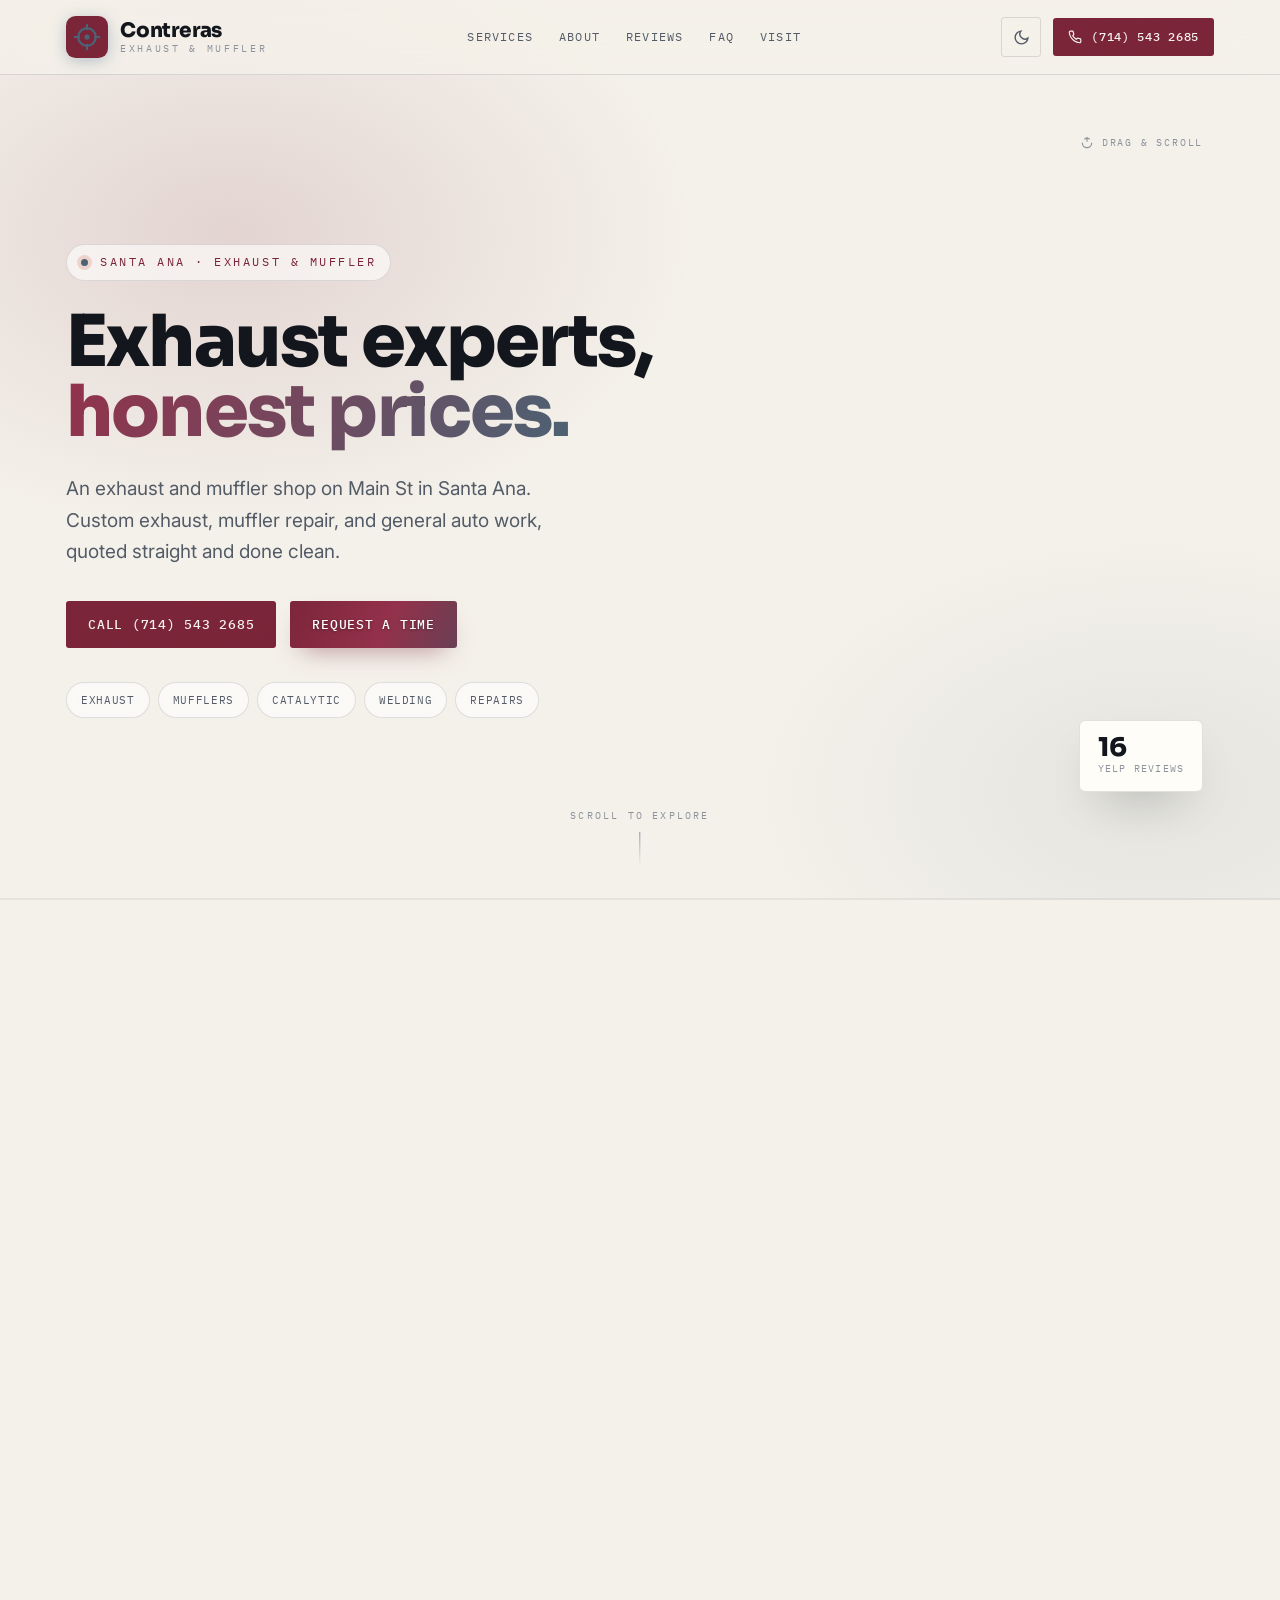
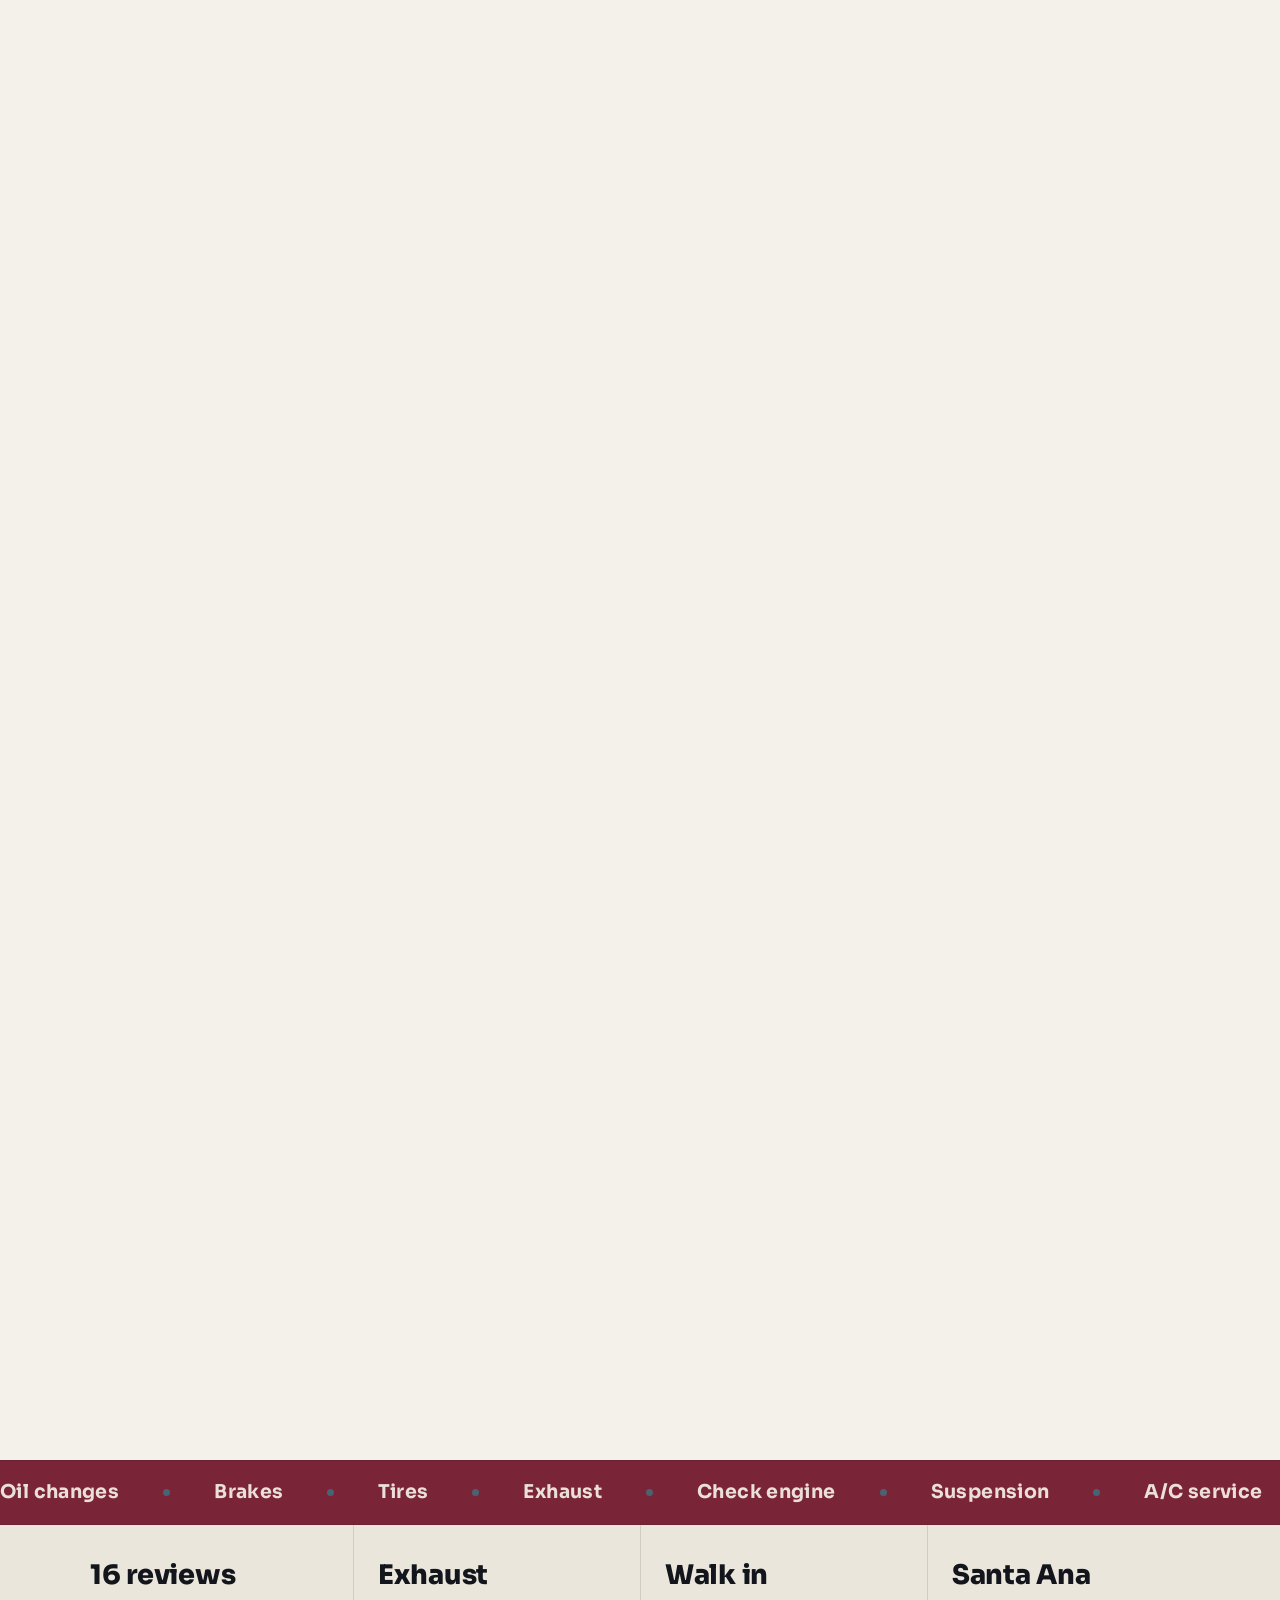
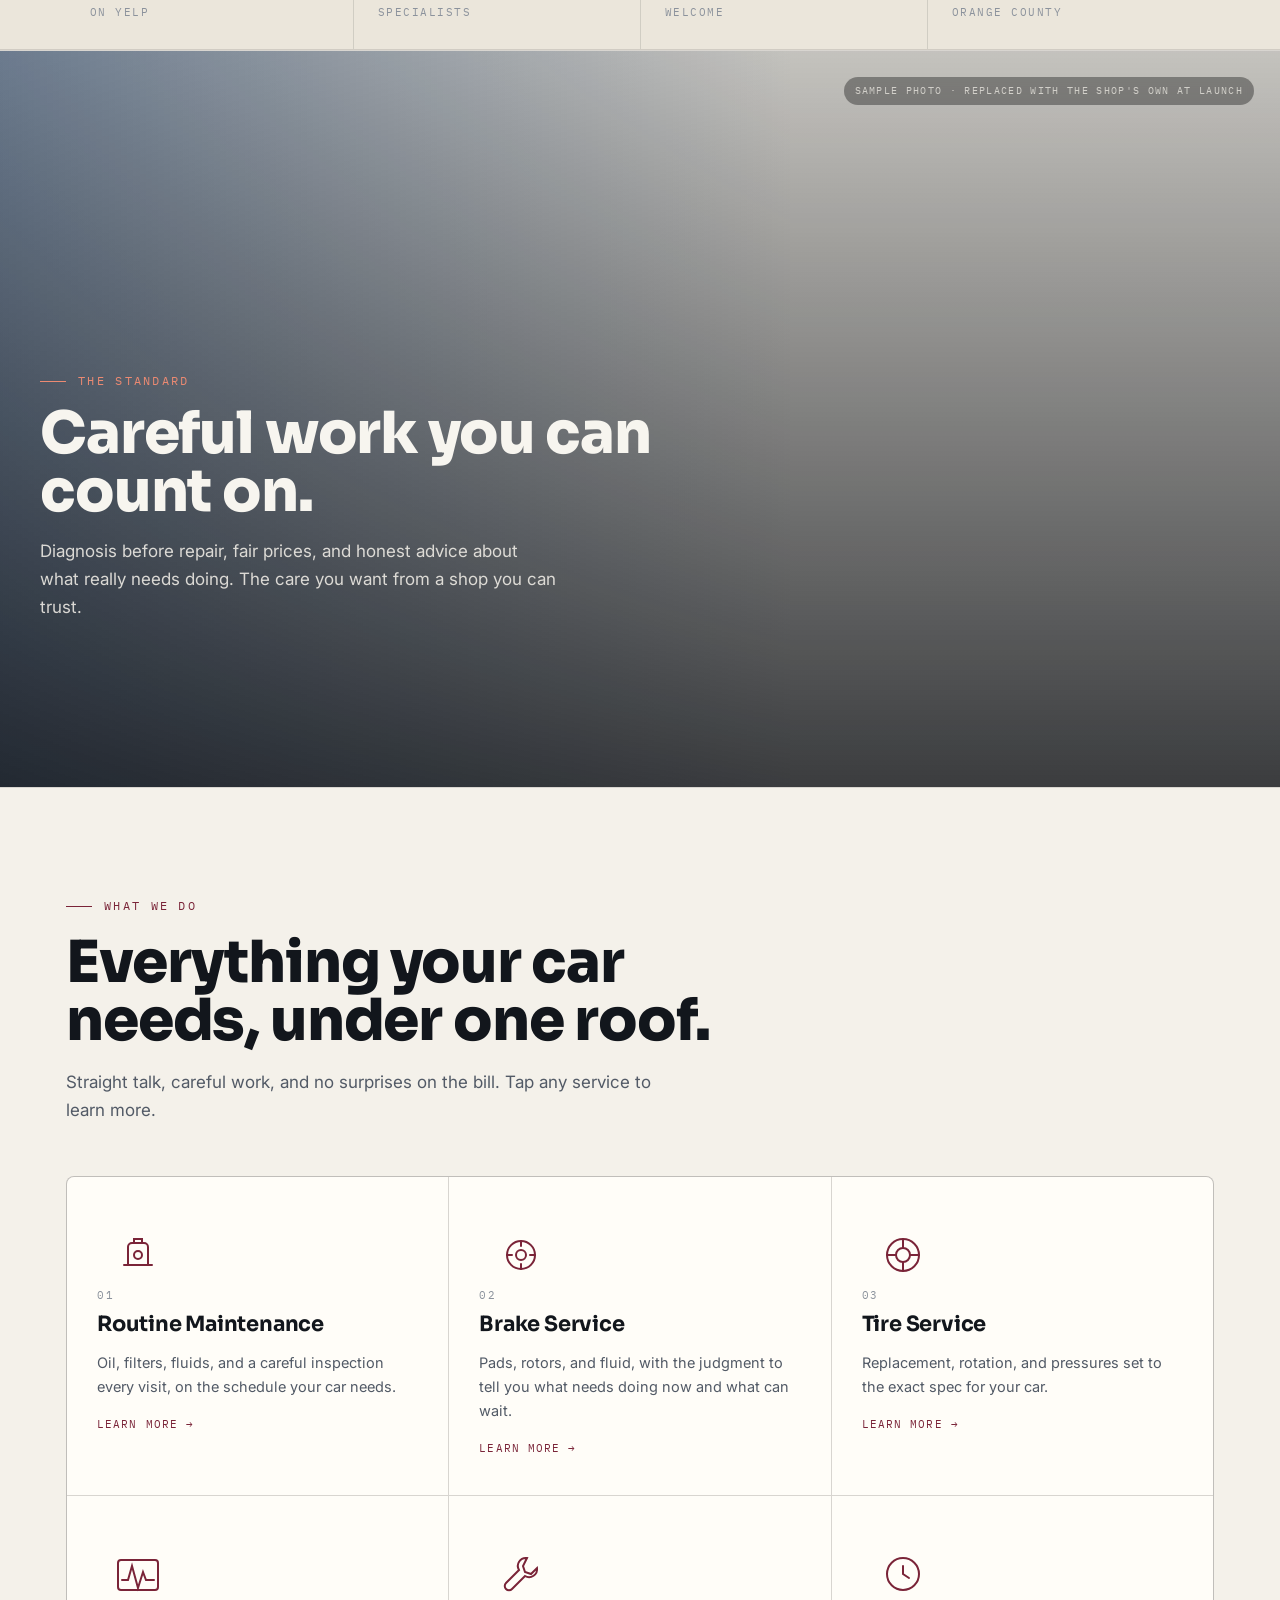
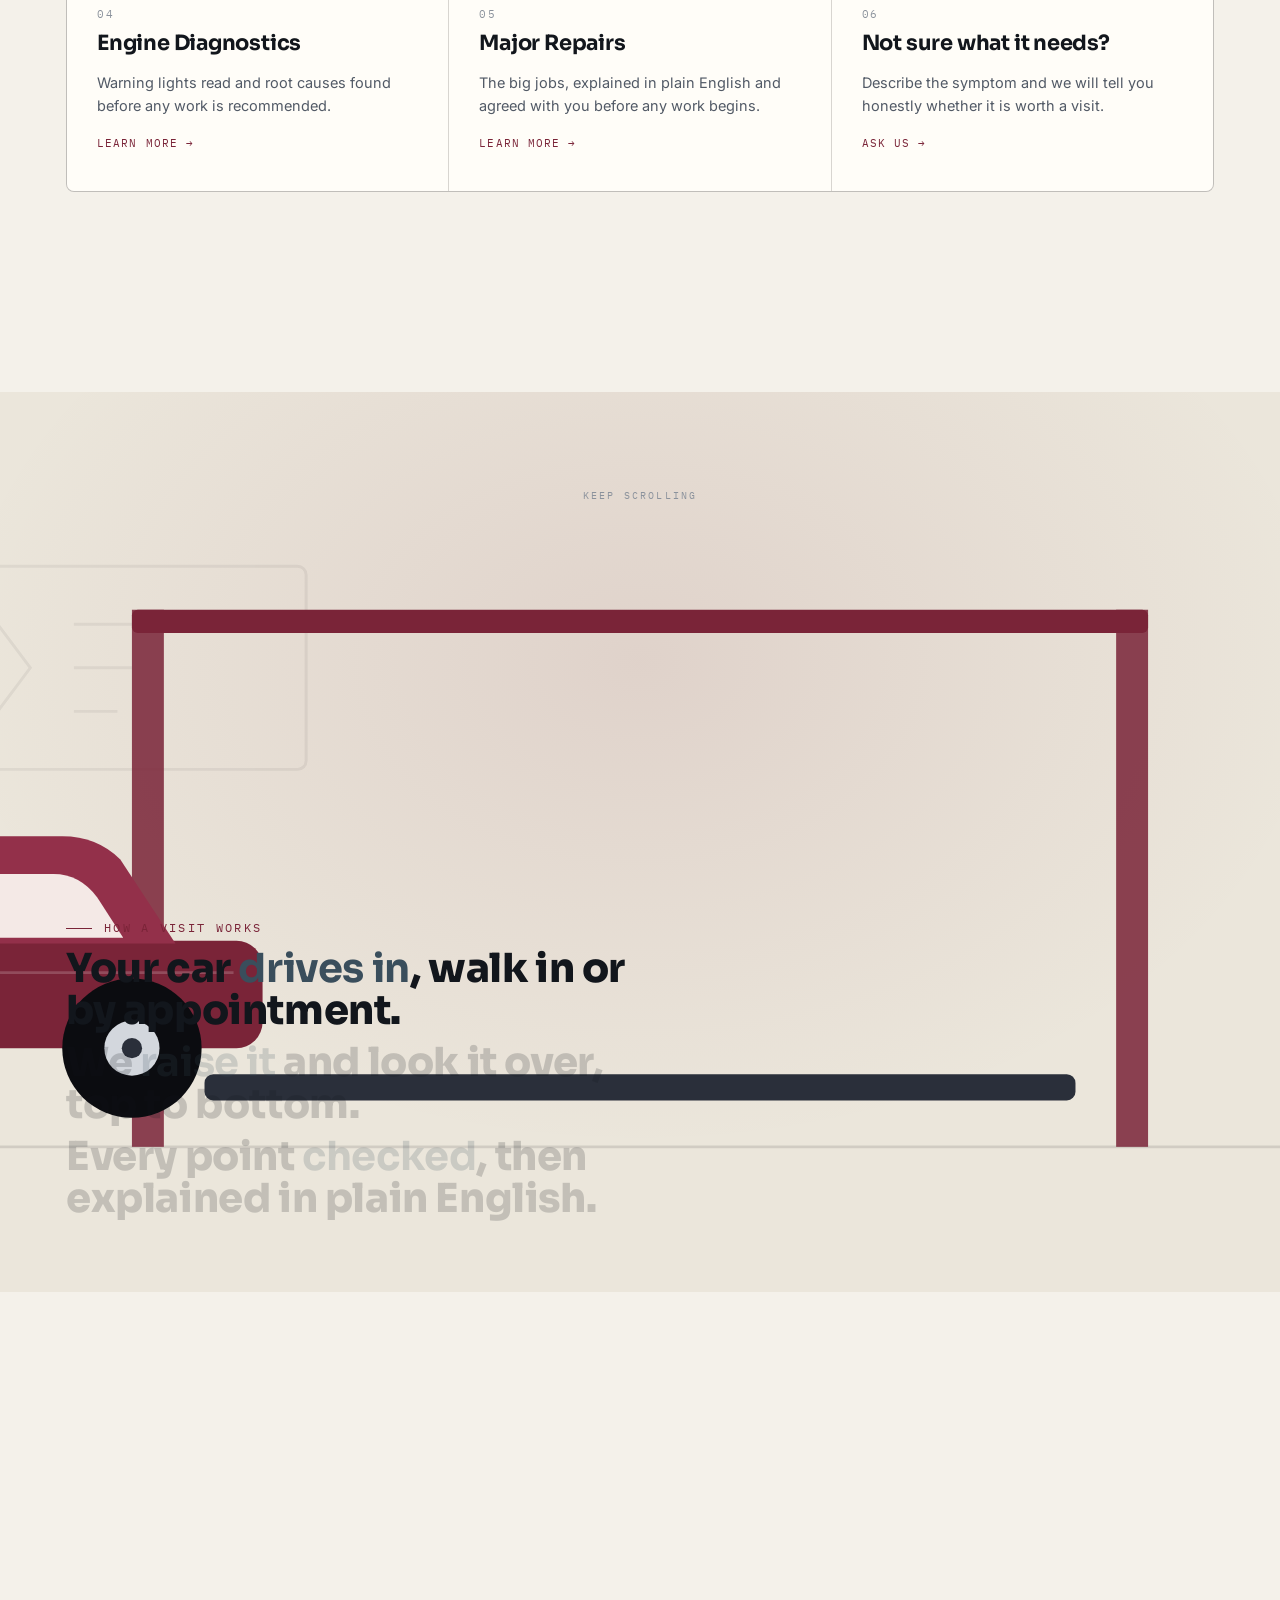
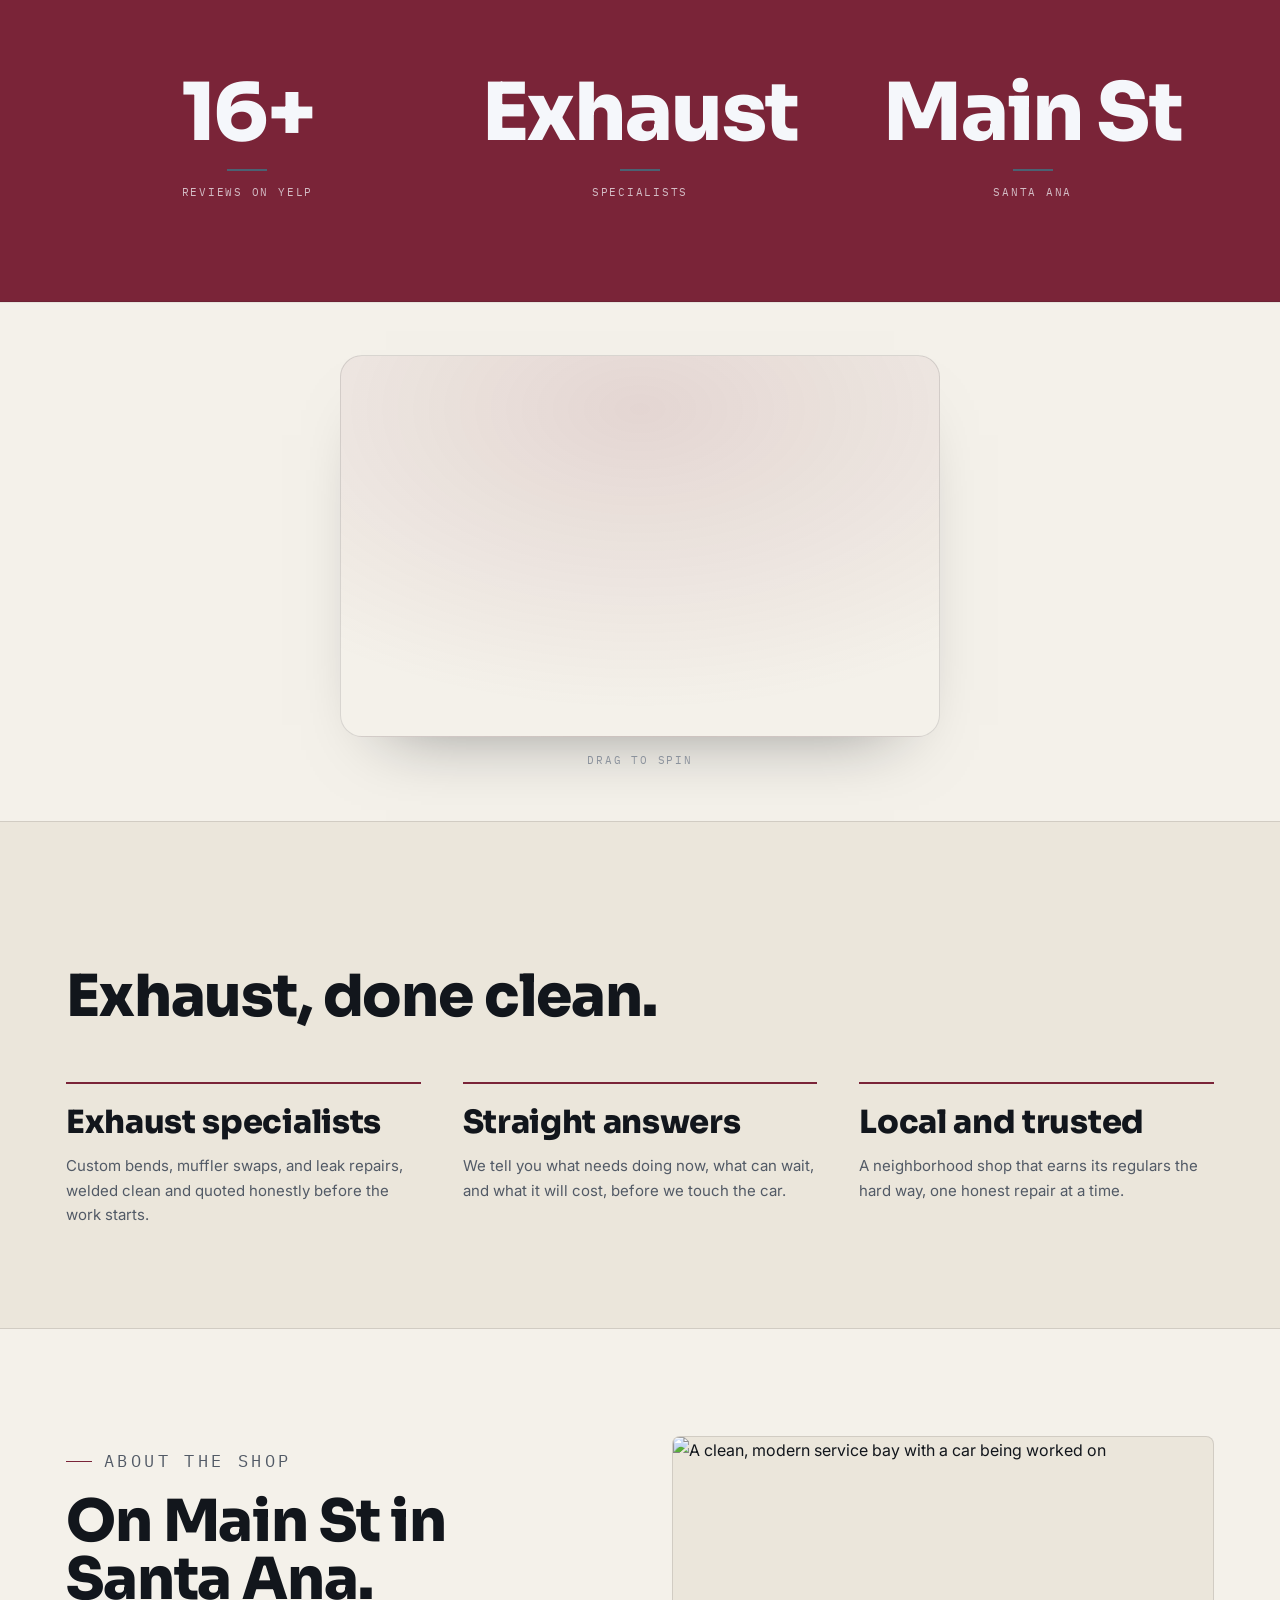
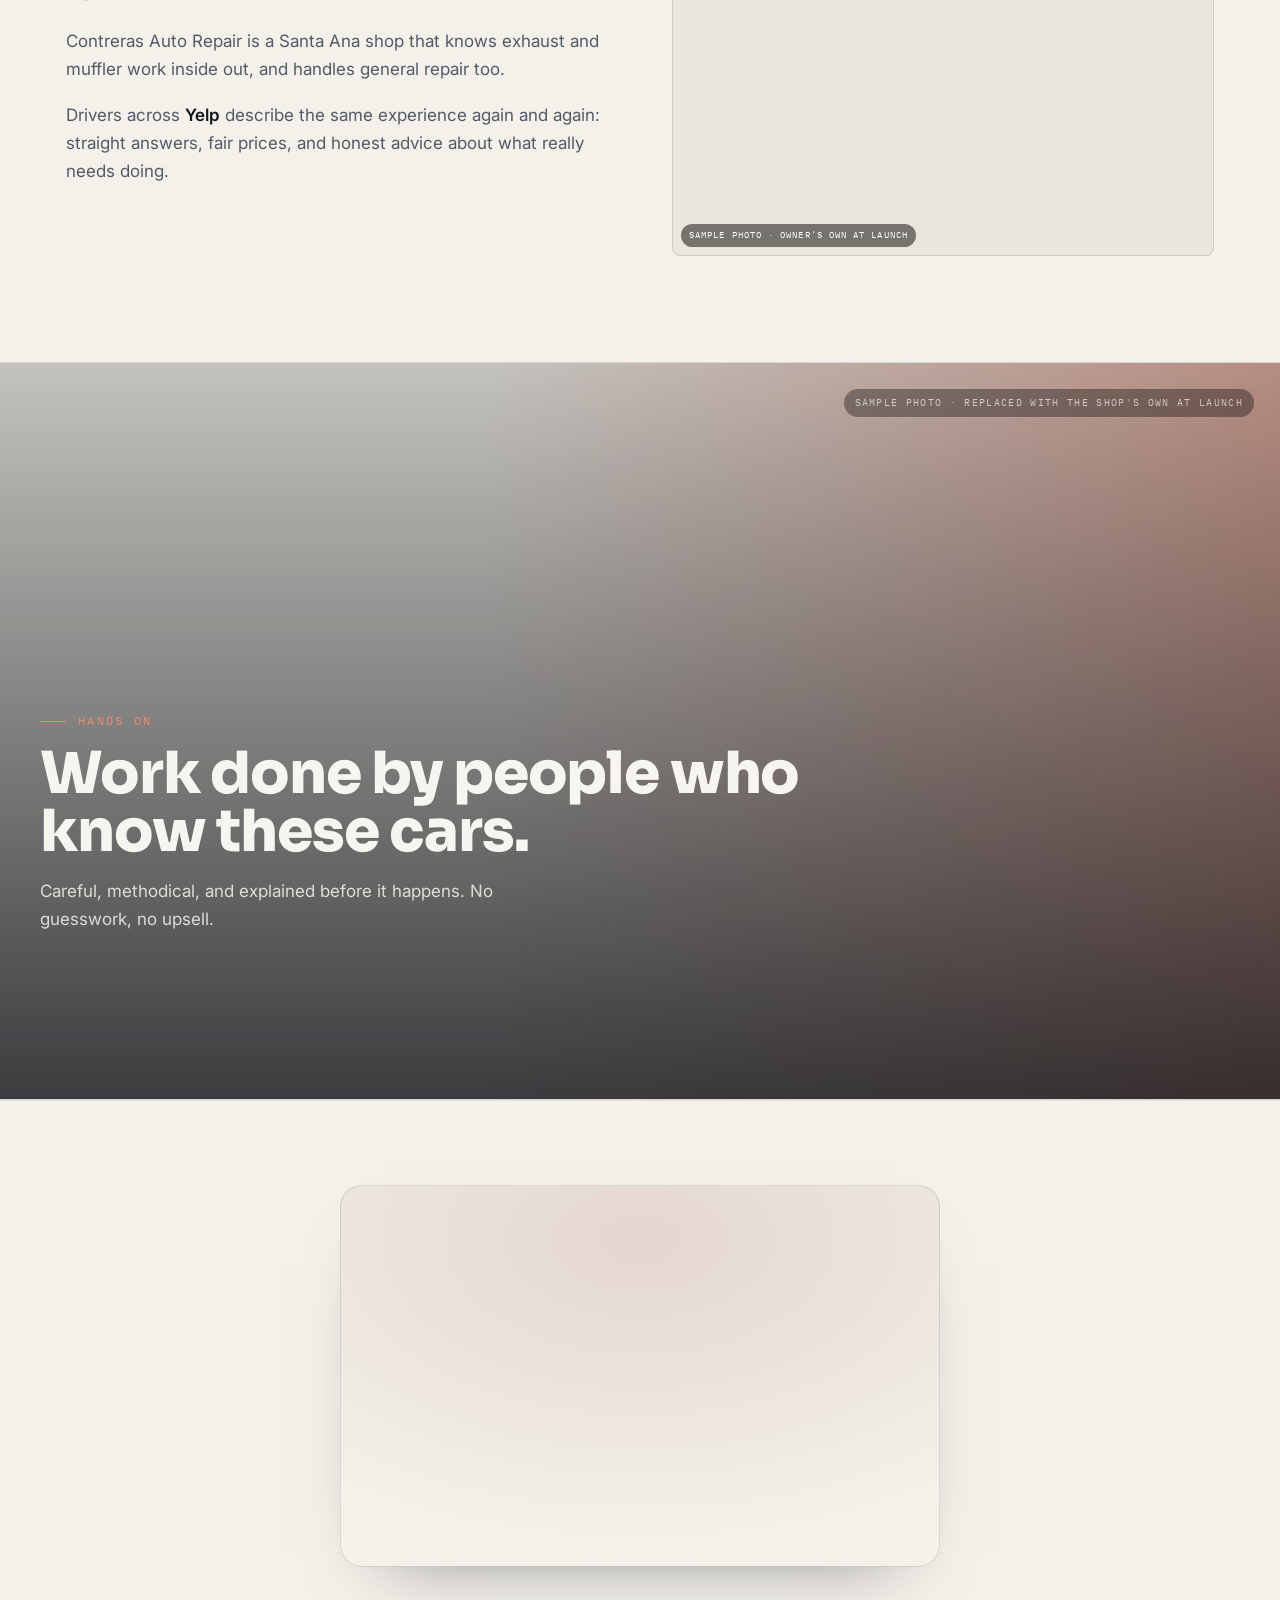
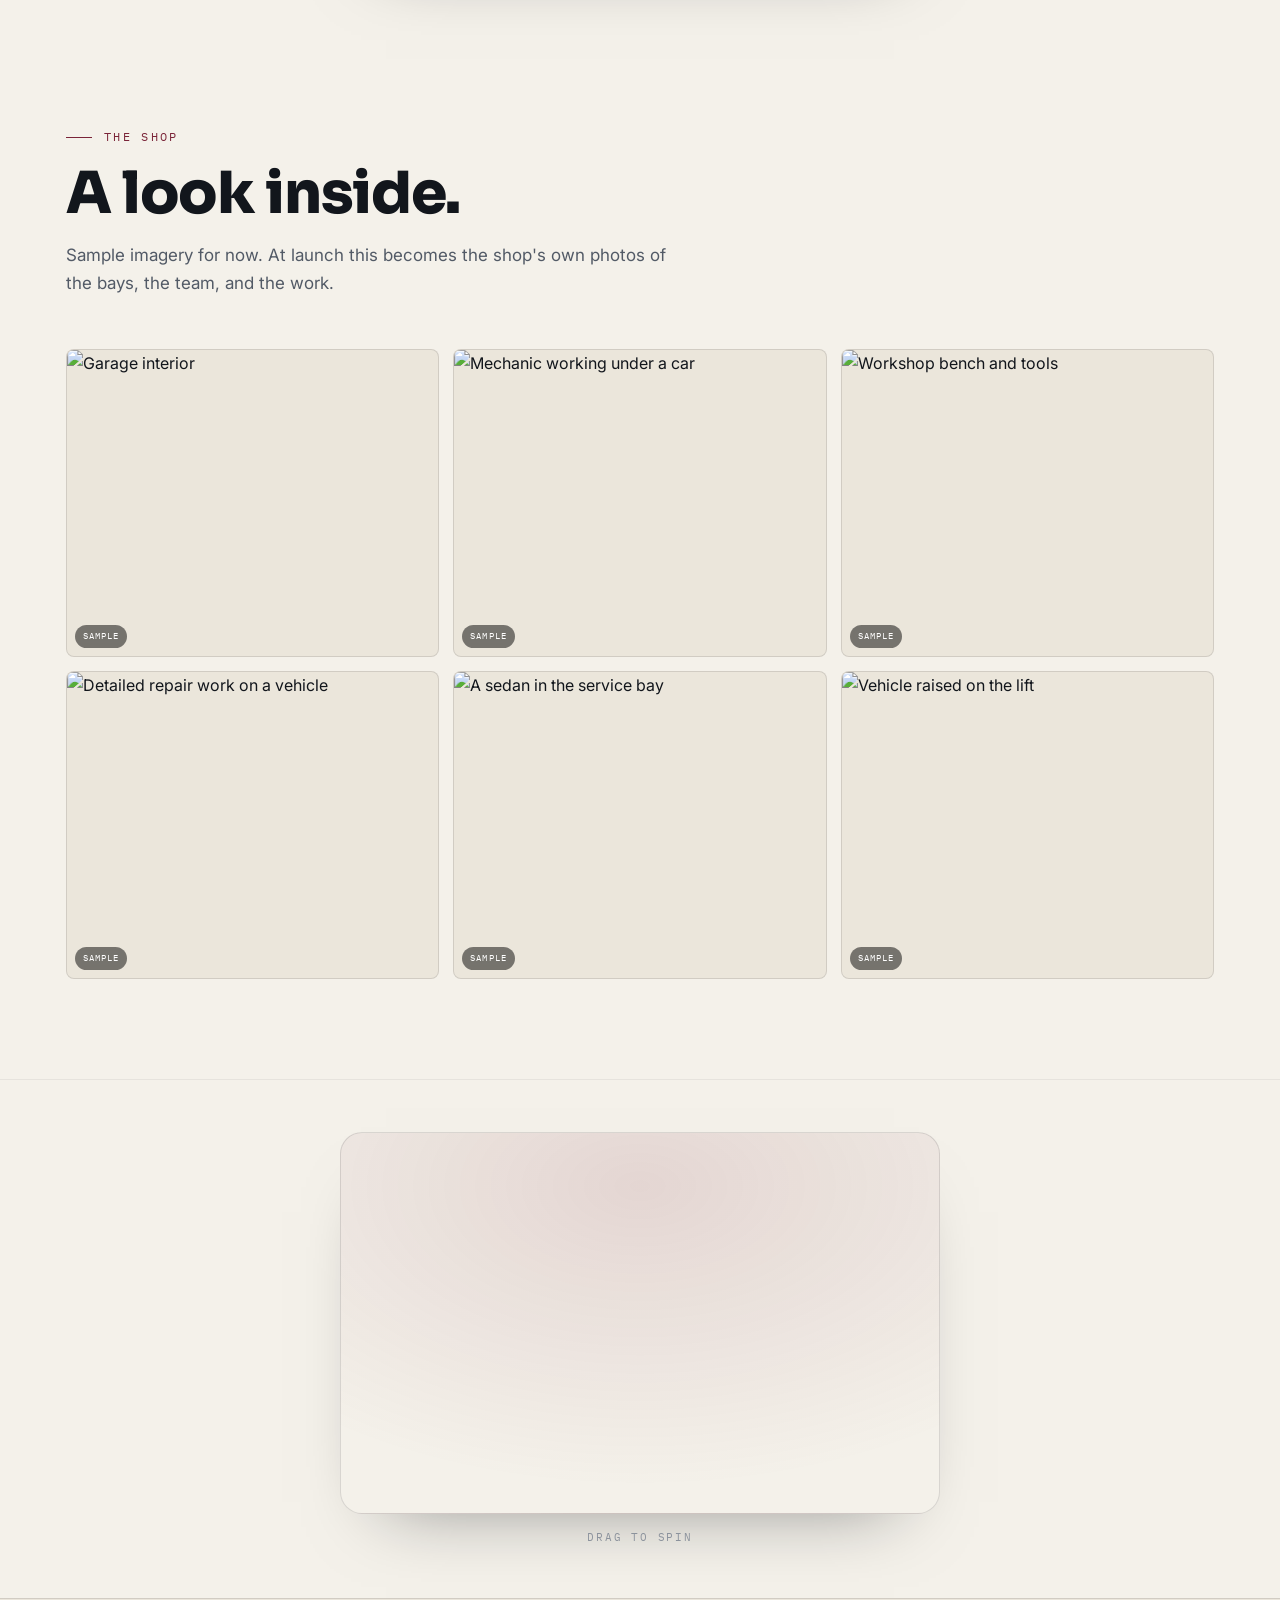
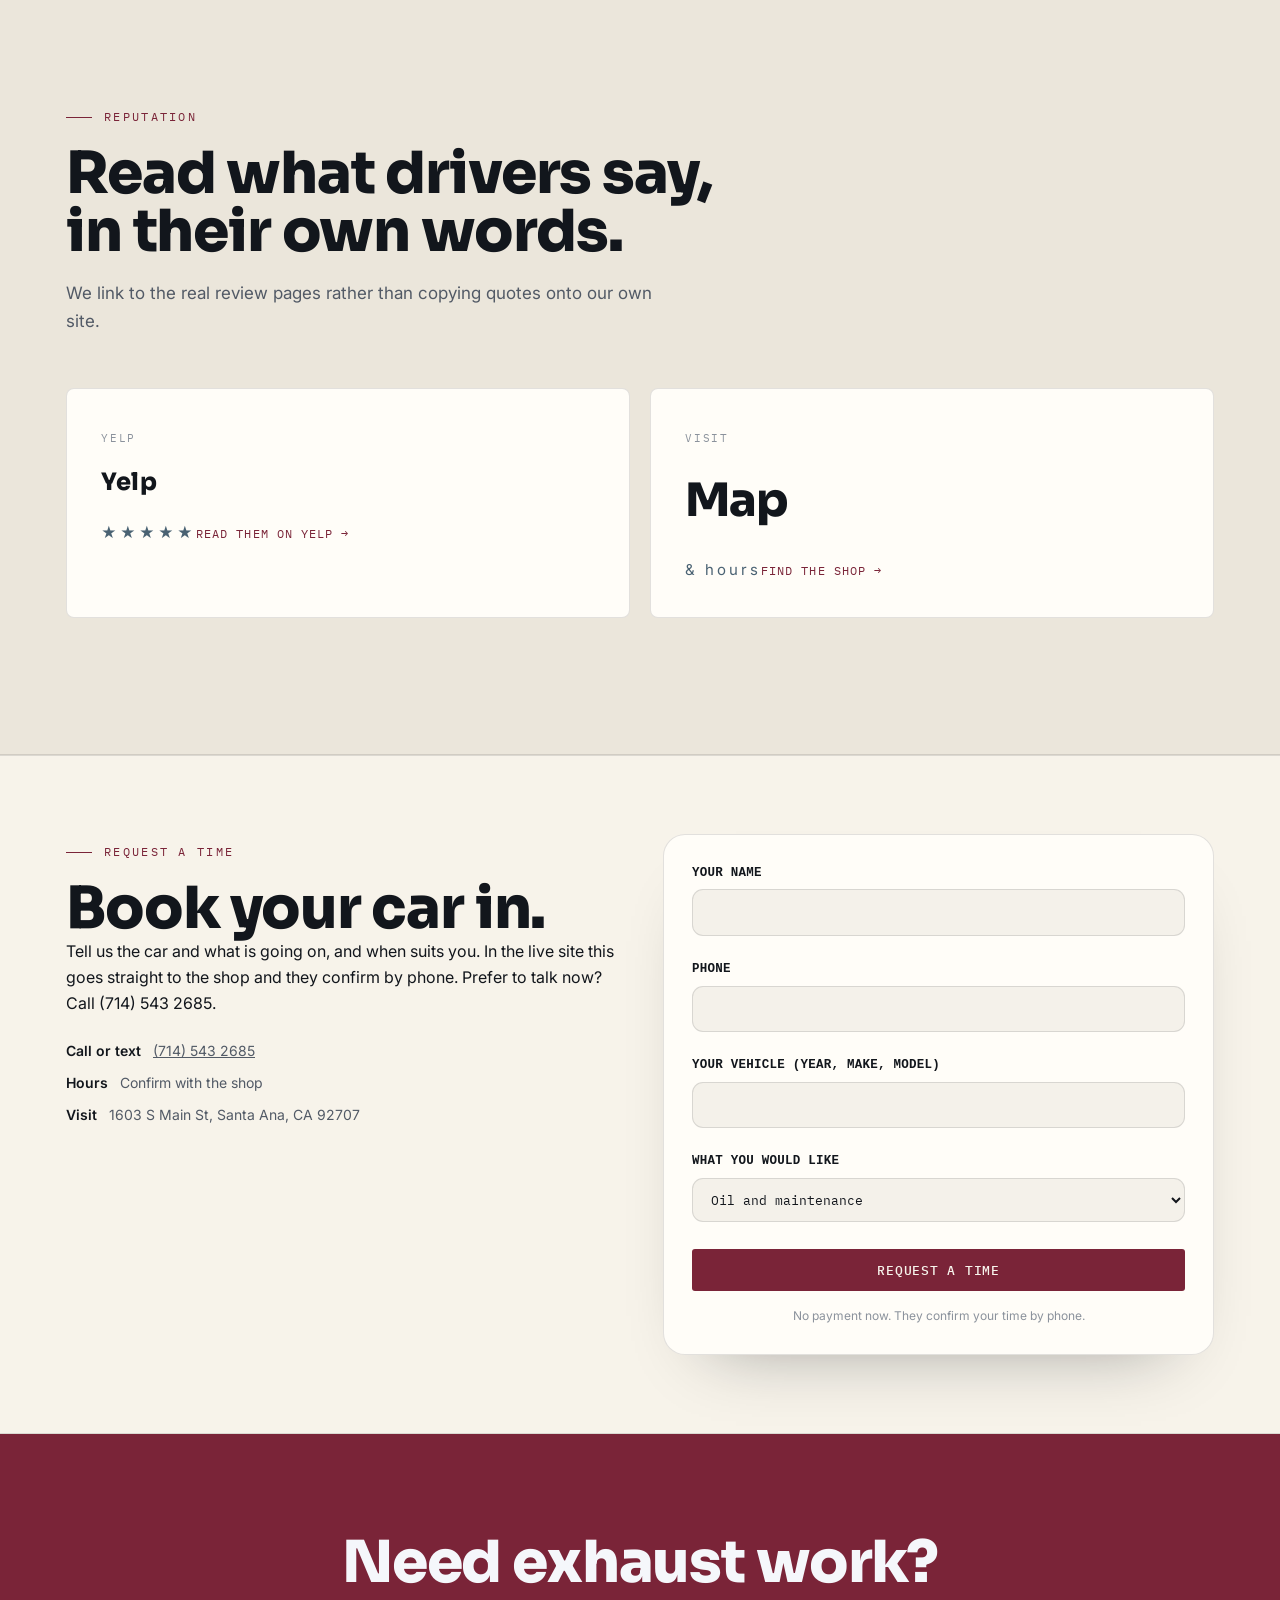
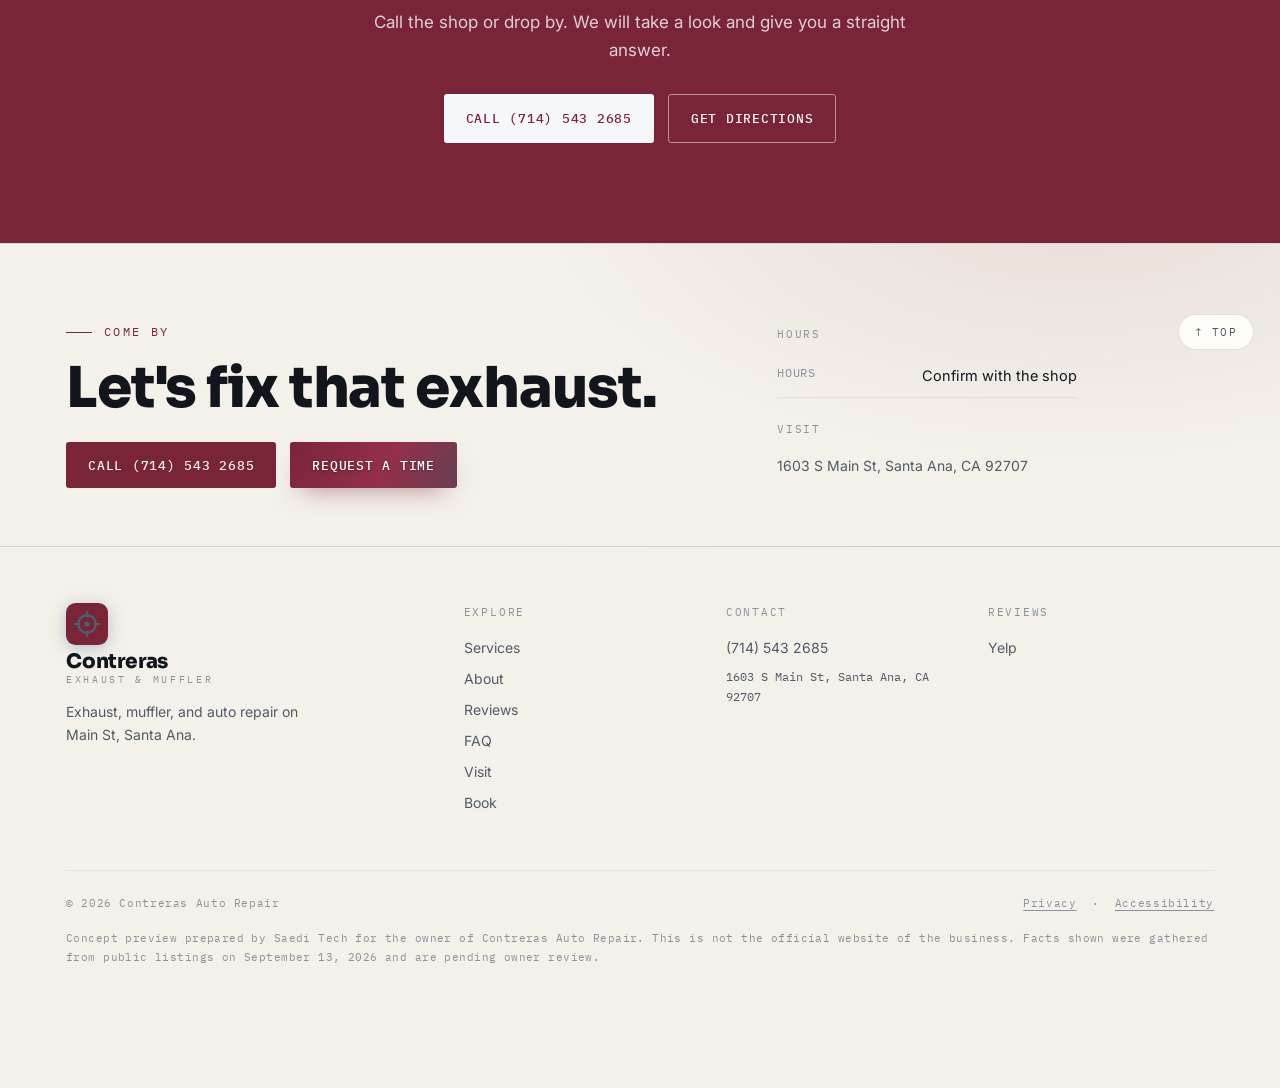
==== commit 52eac820: "Fix 3D hero loading, page reveal, spread 3D across page, unique heroes, correct photos Co-Authored-B" ====
--- a/index.html
+++ b/index.html
@@ -162,9 +162,9 @@
 </section>
 
 <section class="obj3dband" aria-label="Interactive 3D Muffler">
-  <div class="wrap o3b">
+  <div class="wrap o3b o3b-solo">
     <div class="o3b-art up"><canvas class="obj3d" data-obj="muffler" data-accent="4a6273" aria-label="Interactive 3D Muffler"></canvas></div>
-    <div class="o3b-copy up"><p class="kick">Interactive · Muffler</p><h2>Built in the browser, not a photo.</h2><p>Every one of these is a real interactive 3D model, drawn live. Drag it to spin it. The same craft goes into the whole site.</p><span class="drag">Drag to spin</span></div>
+    <span class="o3b-hint up">Drag to spin</span>
   </div>
 </section>
 <section id="why">
@@ -206,9 +206,9 @@
 </section>
 
 <section class="obj3dband alt" aria-label="Interactive 3D Brake rotor">
-  <div class="wrap o3b">
+  <div class="wrap o3b o3b-solo">
     <div class="o3b-art up"><canvas class="obj3d" data-obj="piston" data-accent="7a2438" aria-label="Interactive 3D Piston"></canvas></div>
-    <div class="o3b-copy up"><p class="kick">Interactive · Piston</p><h2>Real 3D, right on the page.</h2><p>No video, no image. A true model you can grab and turn, the kind of detail that makes a site feel built, not bought.</p><span class="drag">Drag to spin</span></div>
+    <span class="o3b-hint up">Drag to spin</span>
   </div>
 </section>
 <section id="gallery">
@@ -229,9 +229,9 @@
 
 
 <section class="obj3dband" aria-label="Interactive 3D Engine block">
-  <div class="wrap o3b">
+  <div class="wrap o3b o3b-solo">
     <div class="o3b-art up"><canvas class="obj3d" data-obj="wheel" aria-label="Interactive 3D Alloy wheel"></canvas></div>
-    <div class="o3b-copy up"><p class="kick">Interactive · Alloy wheel</p><h2>A little motion, on purpose.</h2><p>Small interactive touches like this are what make a page memorable. Drag it around and see.</p><span class="drag">Drag to spin</span></div>
+    <span class="o3b-hint up">Drag to spin</span>
   </div>
 </section>
 <section id="reviews" class="band">
--- a/assets/site.css
+++ b/assets/site.css
@@ -432,3 +432,9 @@
 .navlinks a[href$="#book"]::after{display:none !important}
 /* ---- footer reveal + CTA polish ---- */
 .foot-hero .foot-cta h2{transition:transform .7s var(--ease),opacity .7s var(--ease)}
+
+/* ---- 3D moments: object only, no marketing copy (beauty) ---- */
+.obj3dband{padding:52px 0}
+.obj3dband .o3b.o3b-solo{flex-direction:column;align-items:center;gap:14px}
+.obj3dband .o3b-solo .o3b-art{flex:0 1 auto;width:100%;max-width:600px}
+.obj3dband .o3b-solo .o3b-hint{font-family:'IBM Plex Mono',monospace;font-size:11px;letter-spacing:.16em;text-transform:uppercase;color:var(--faint)}
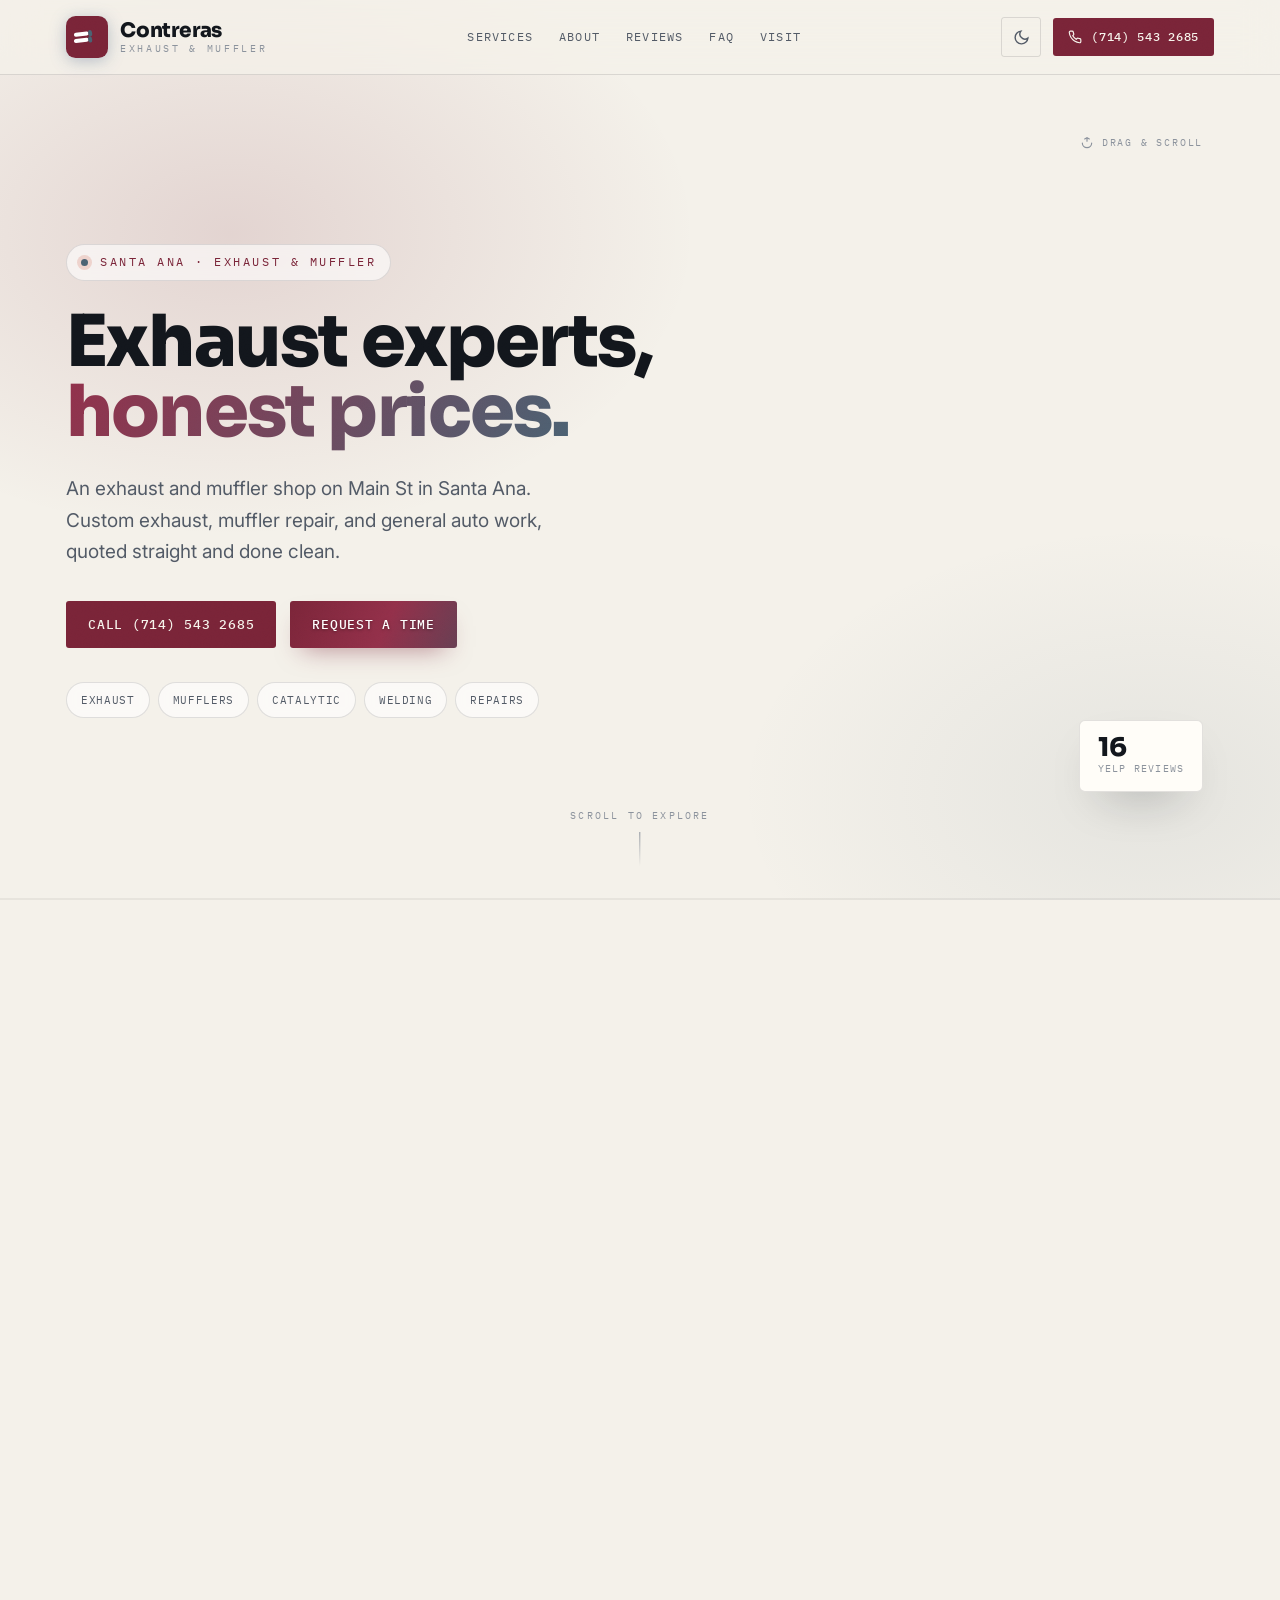
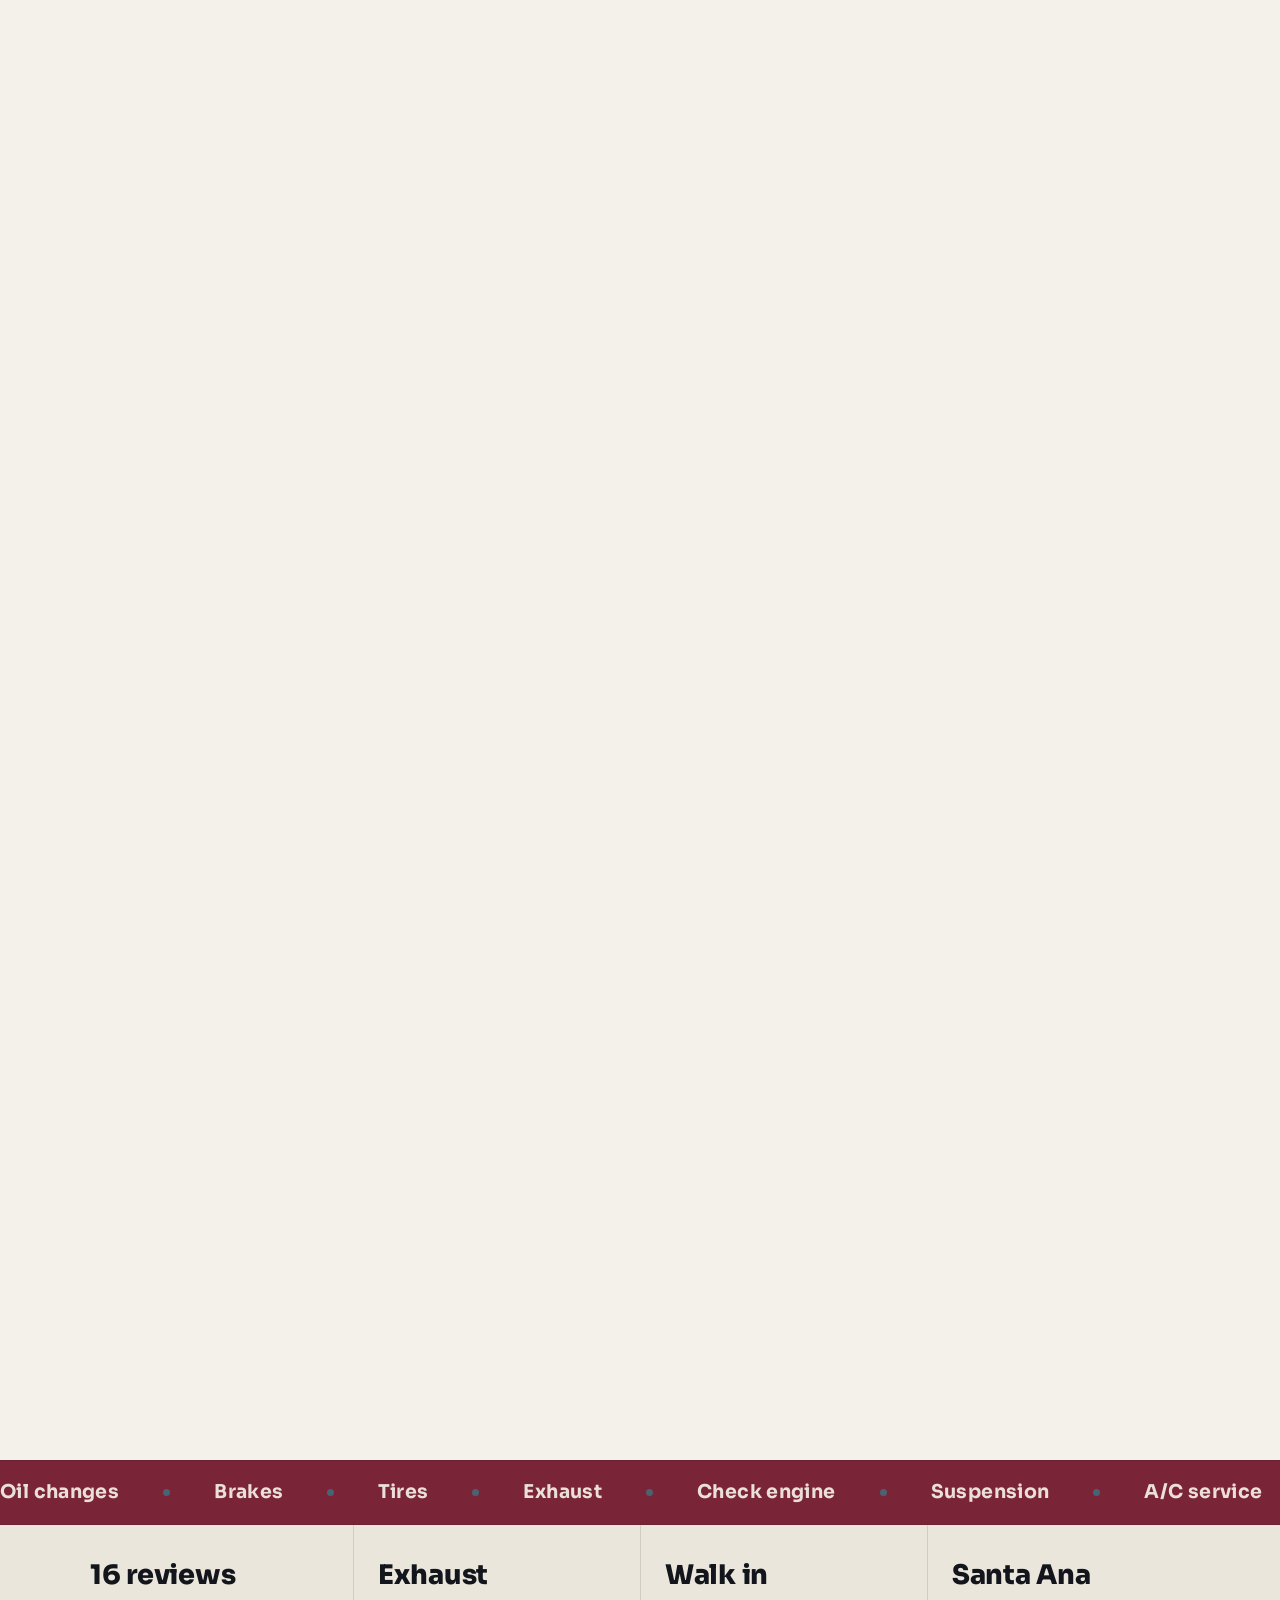
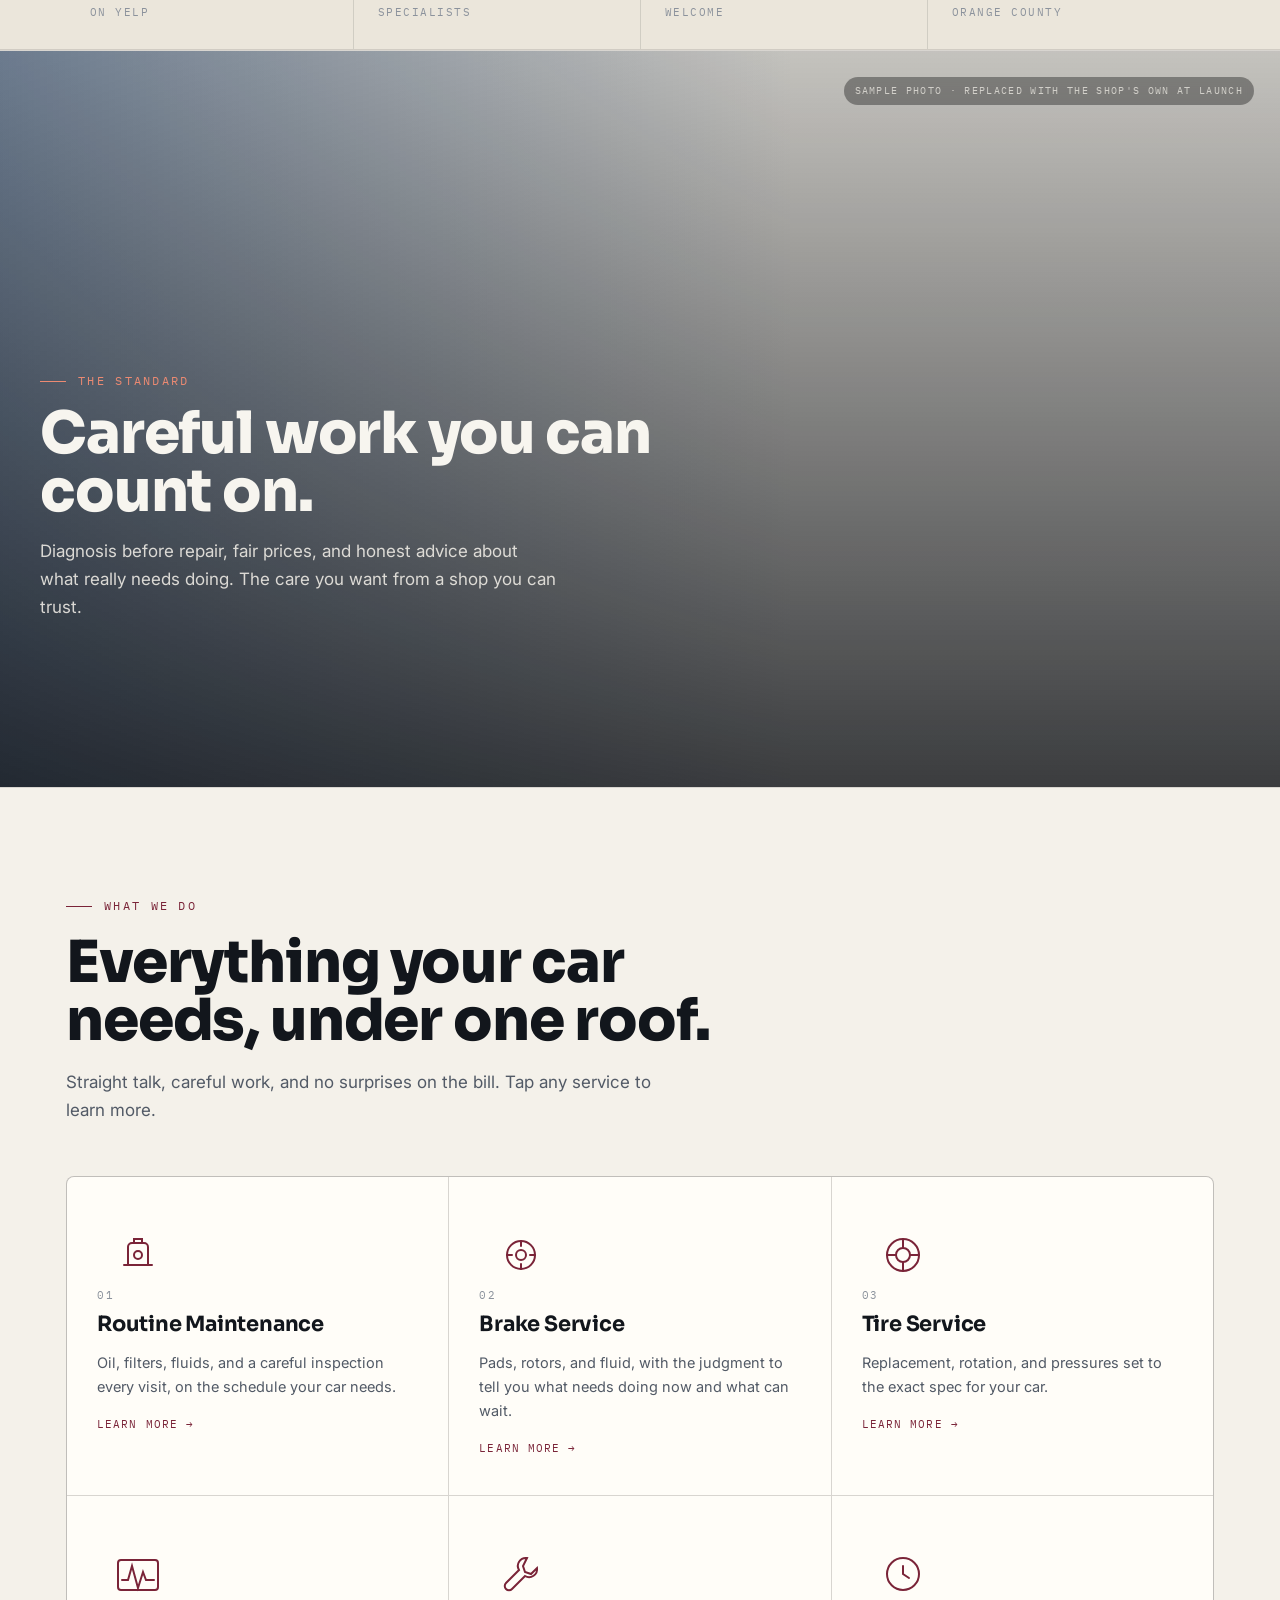
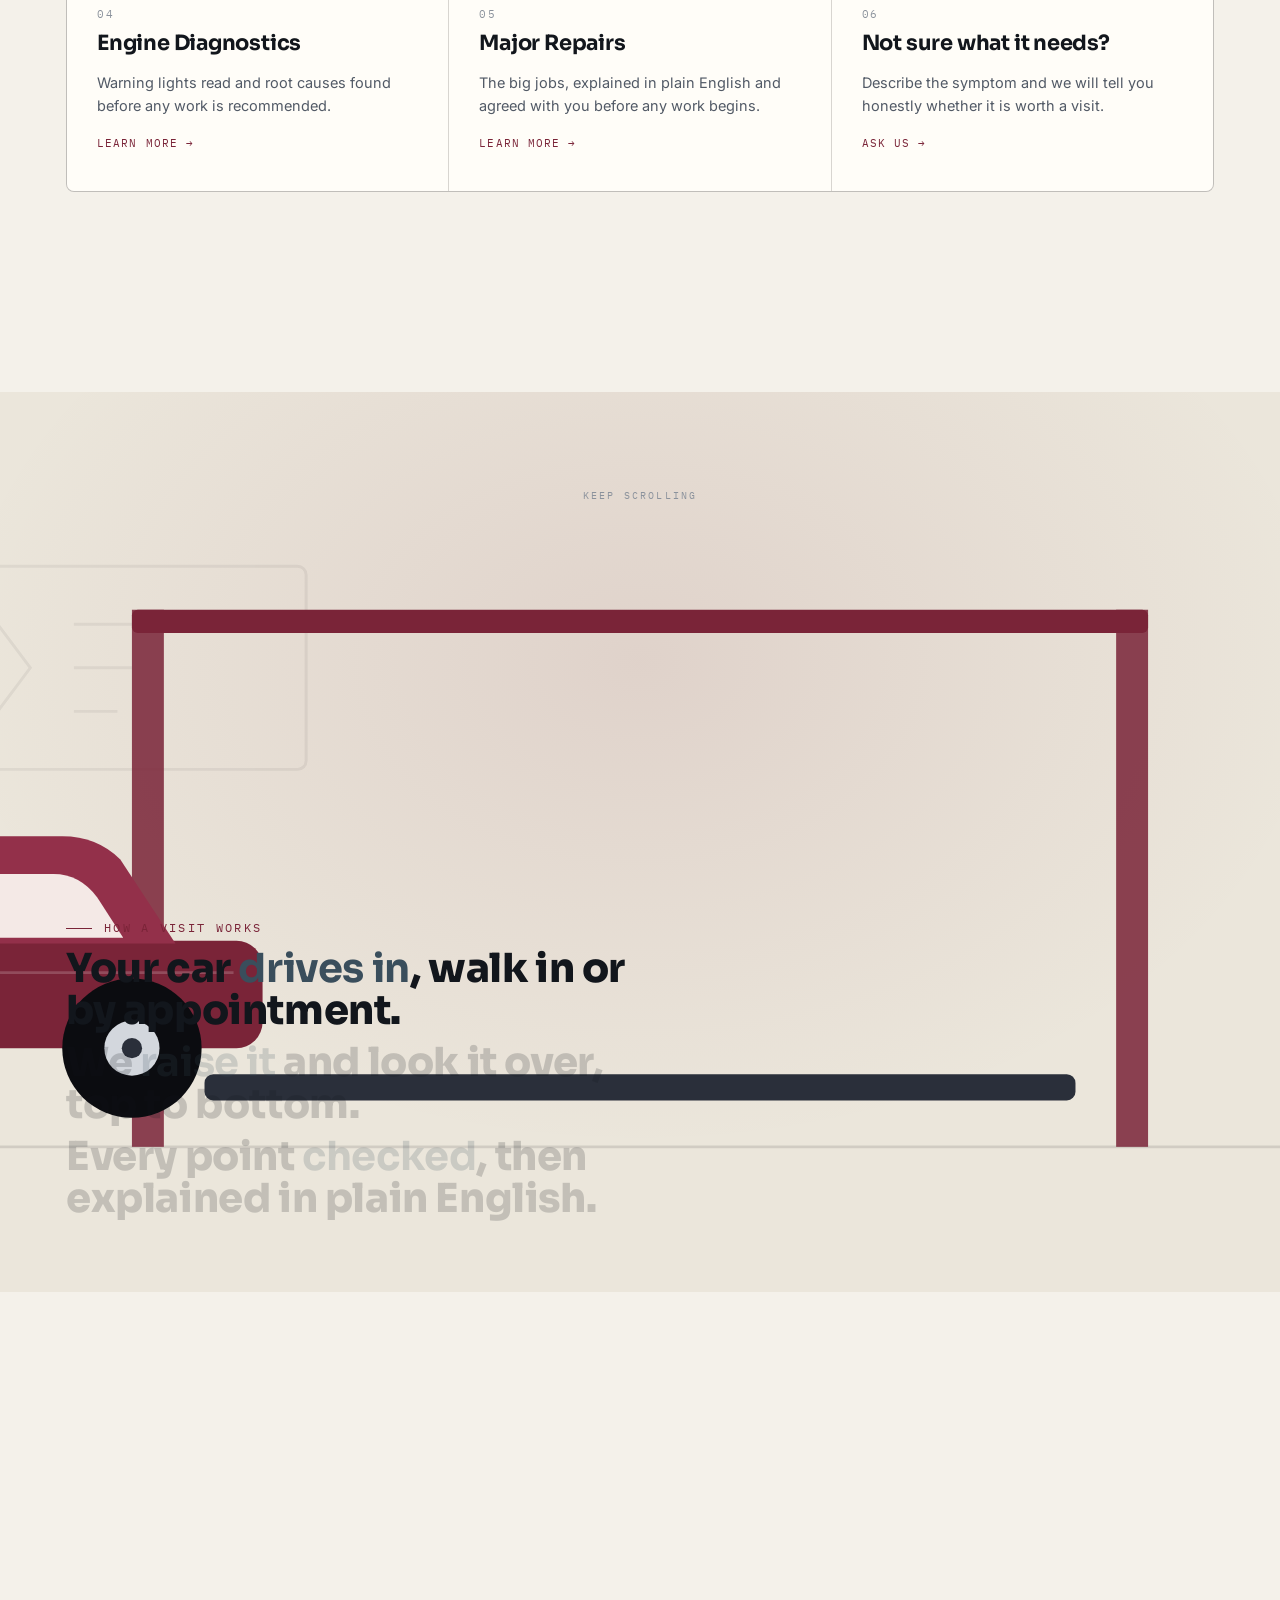
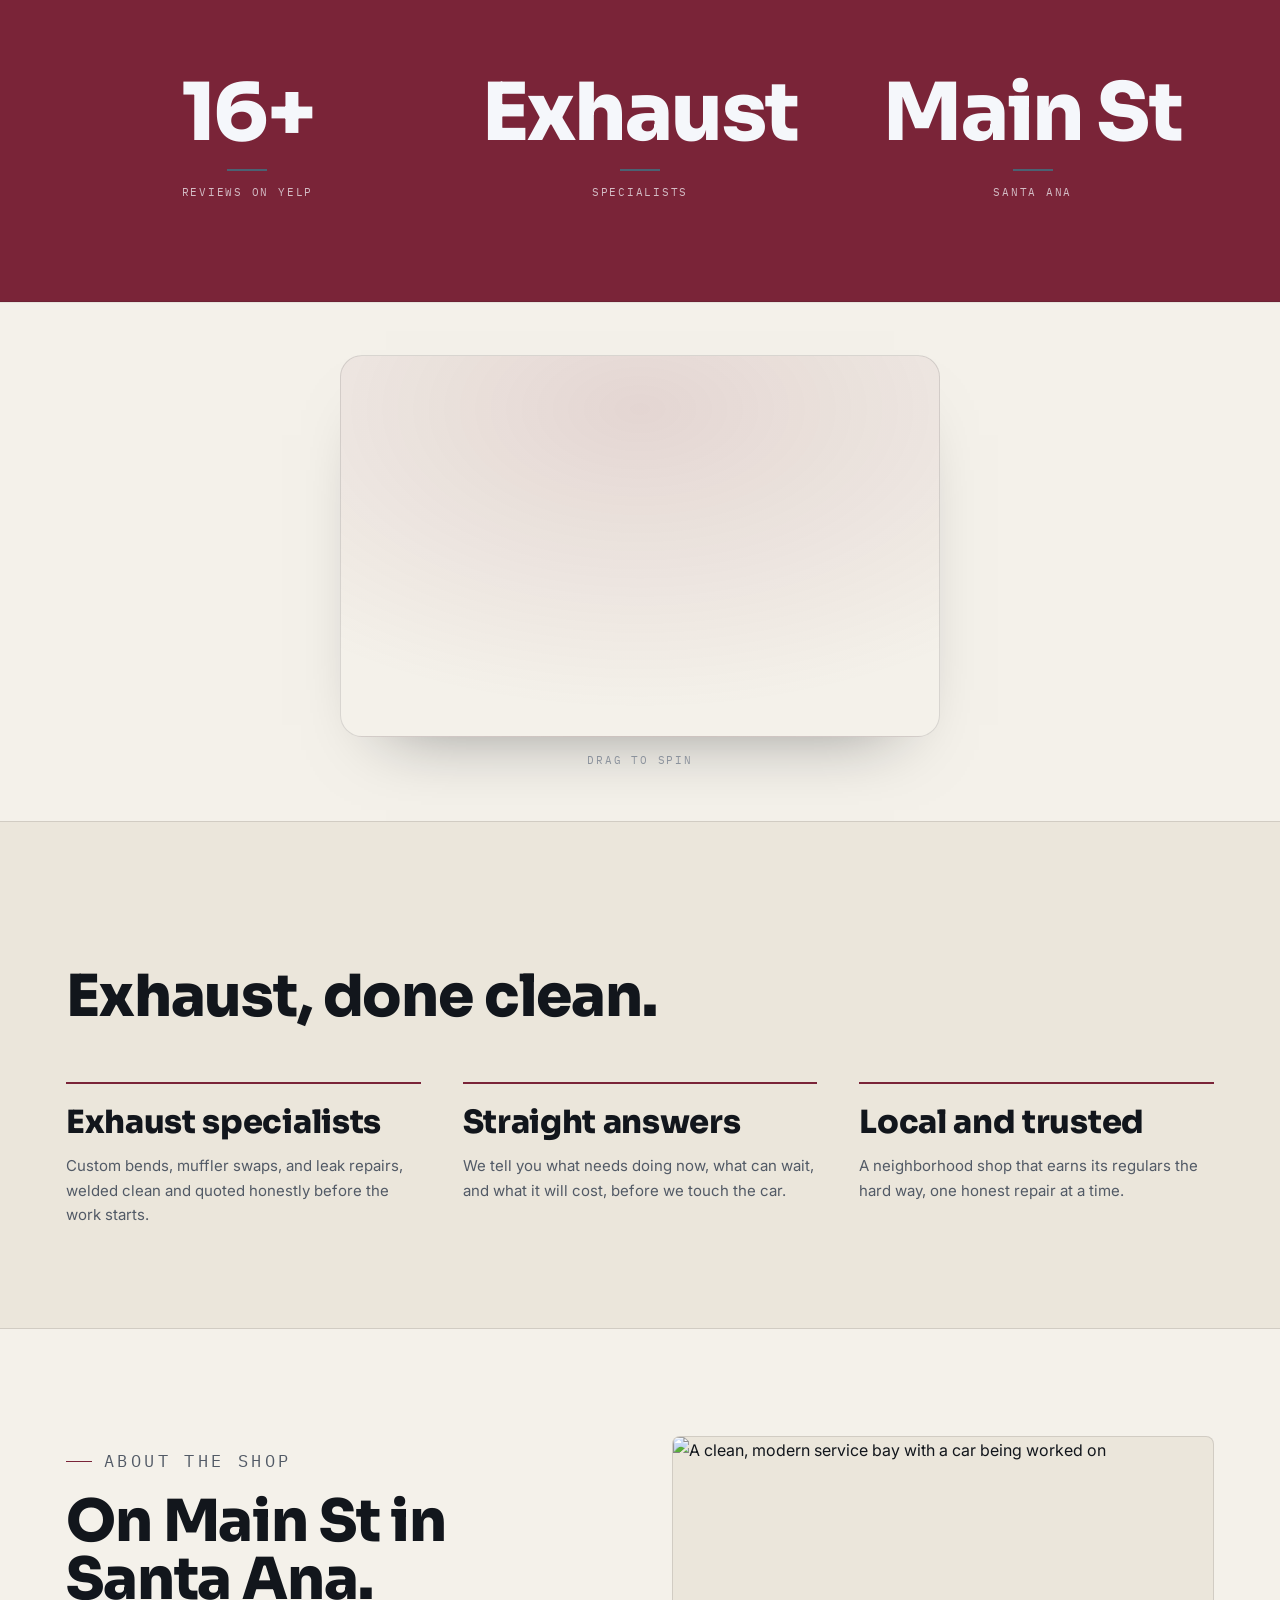
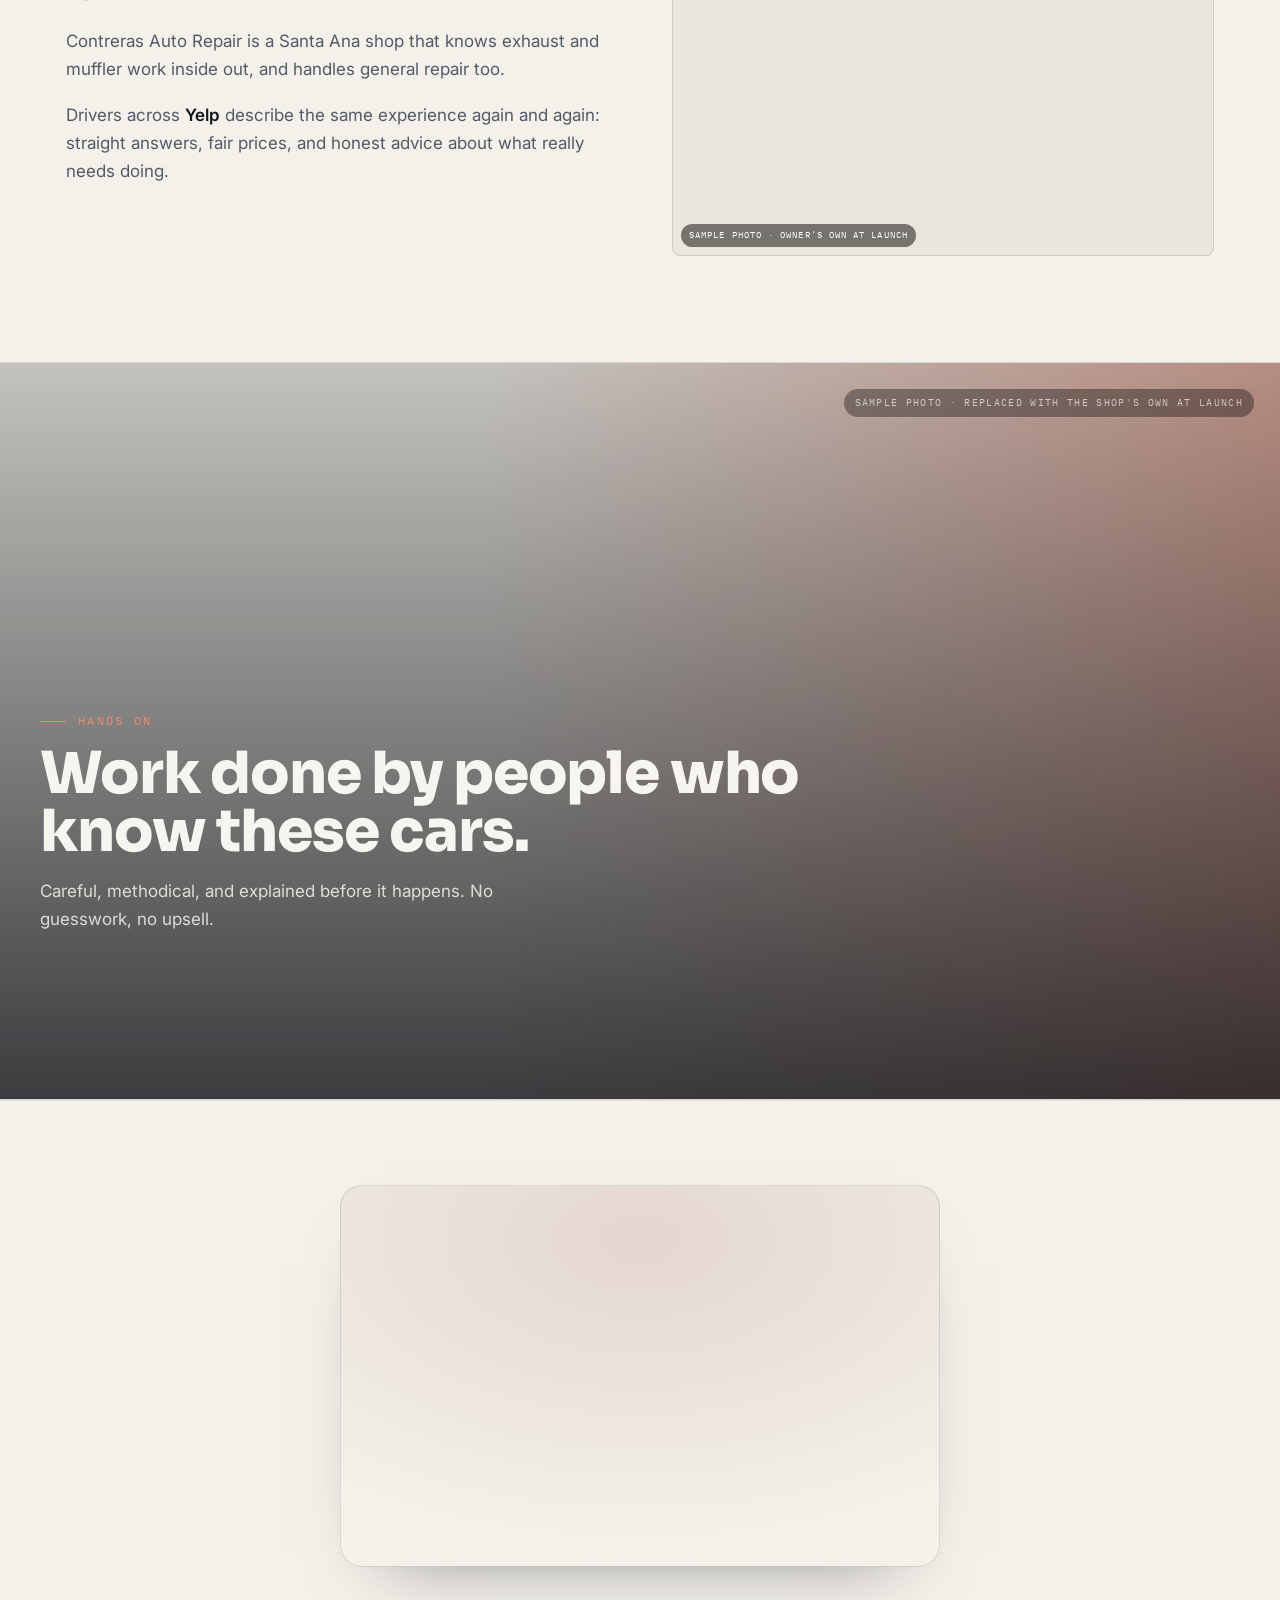
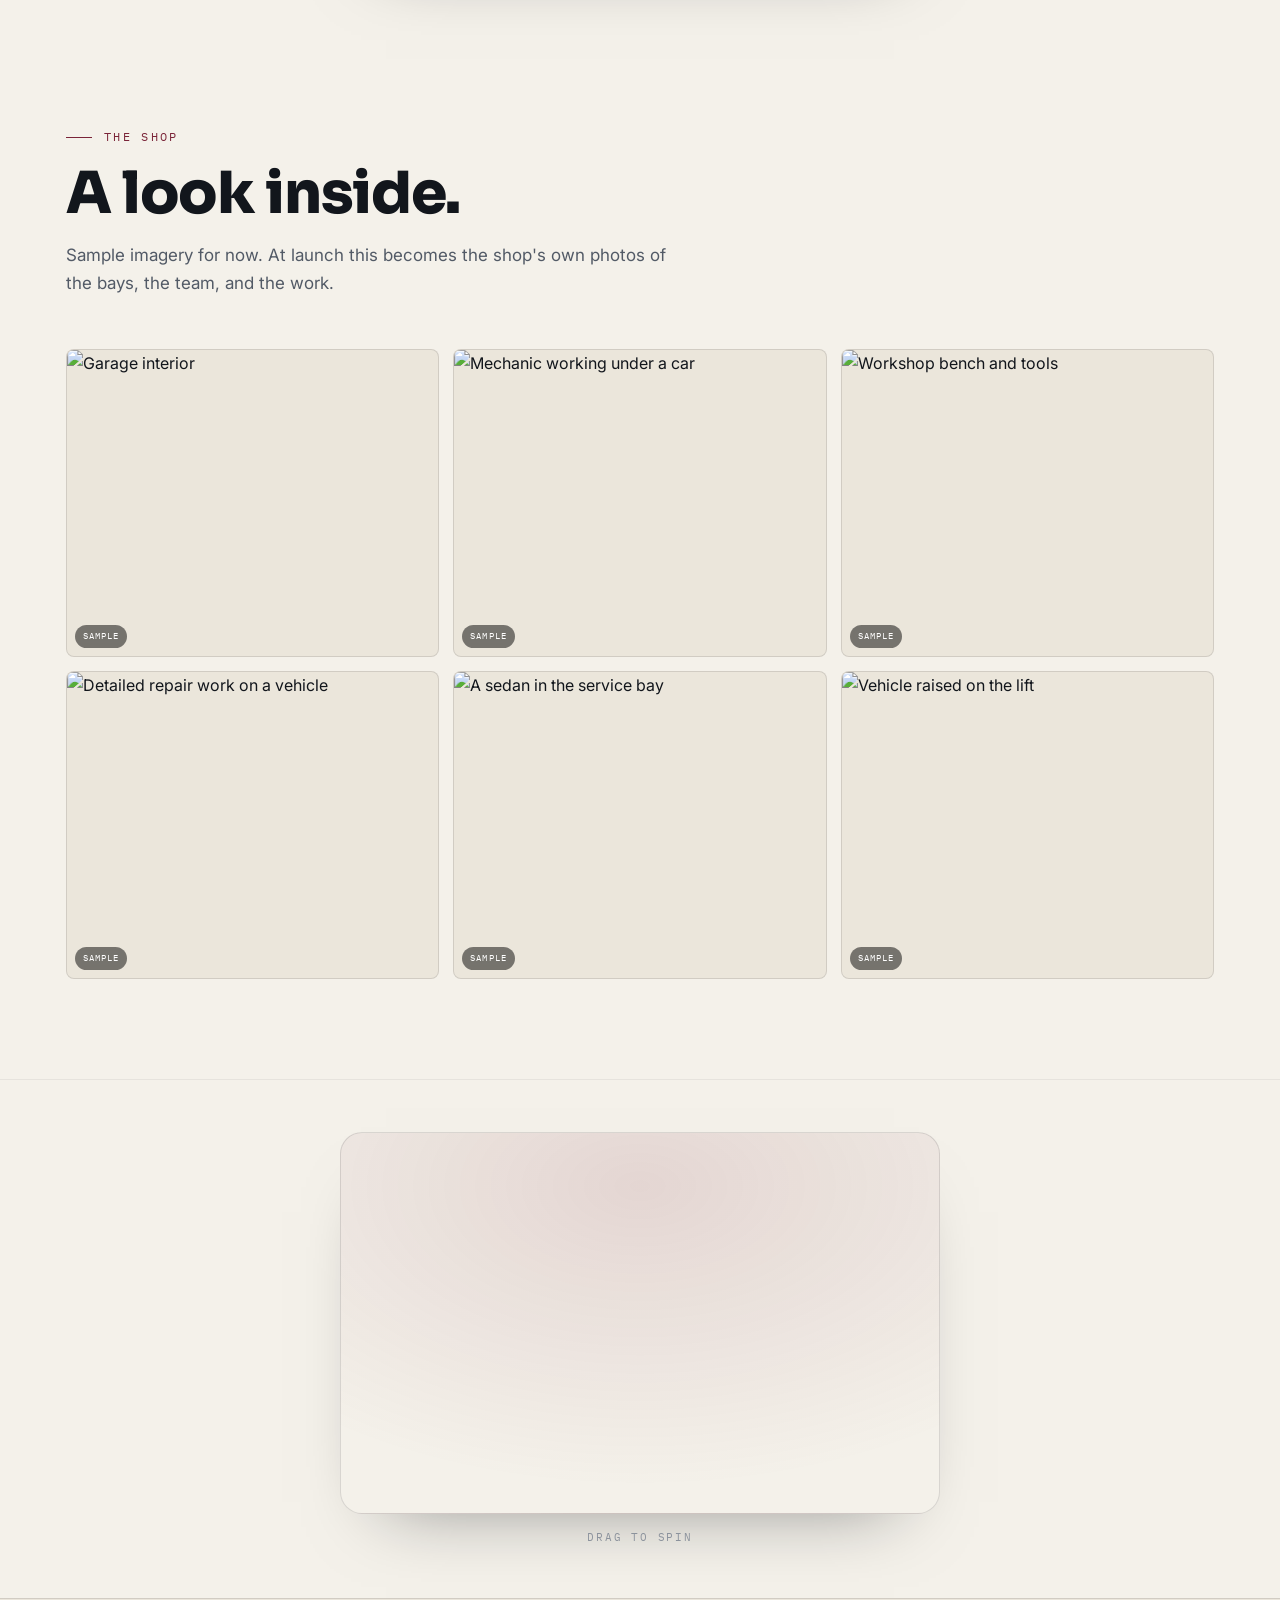
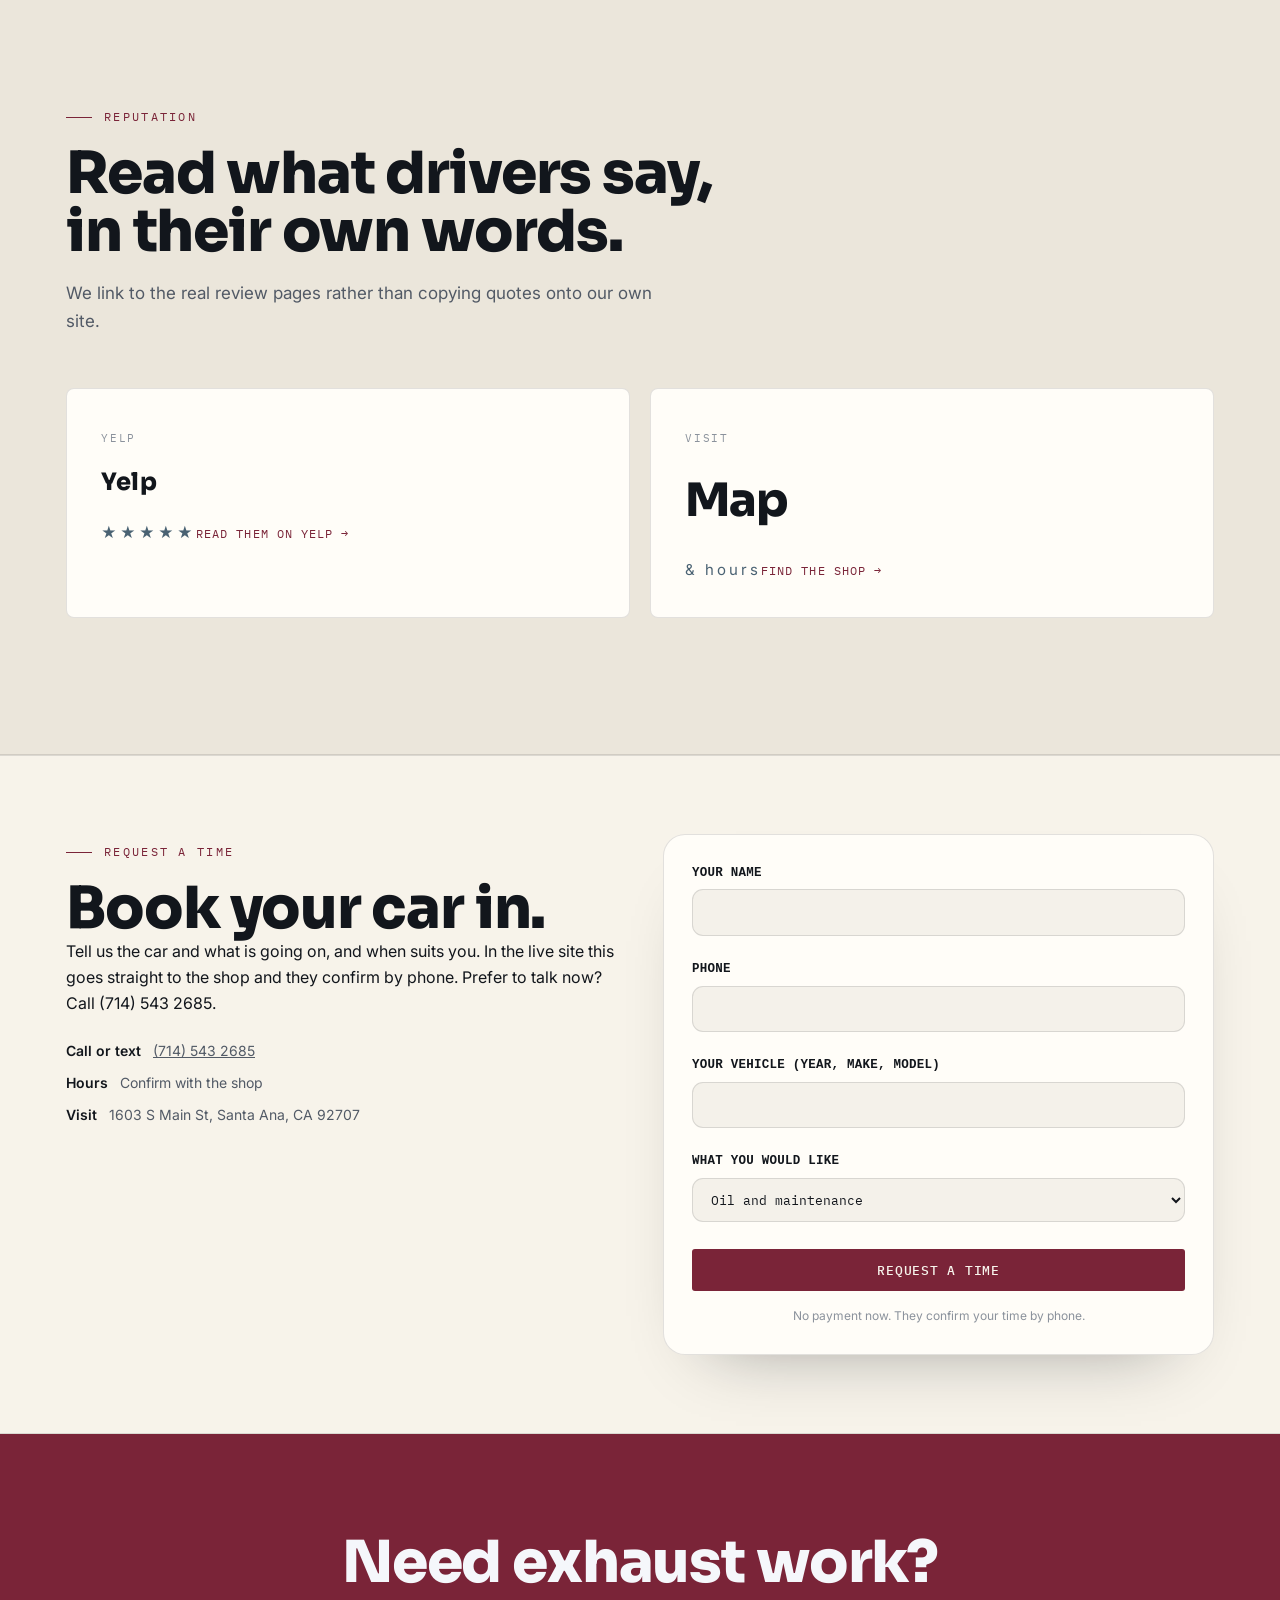
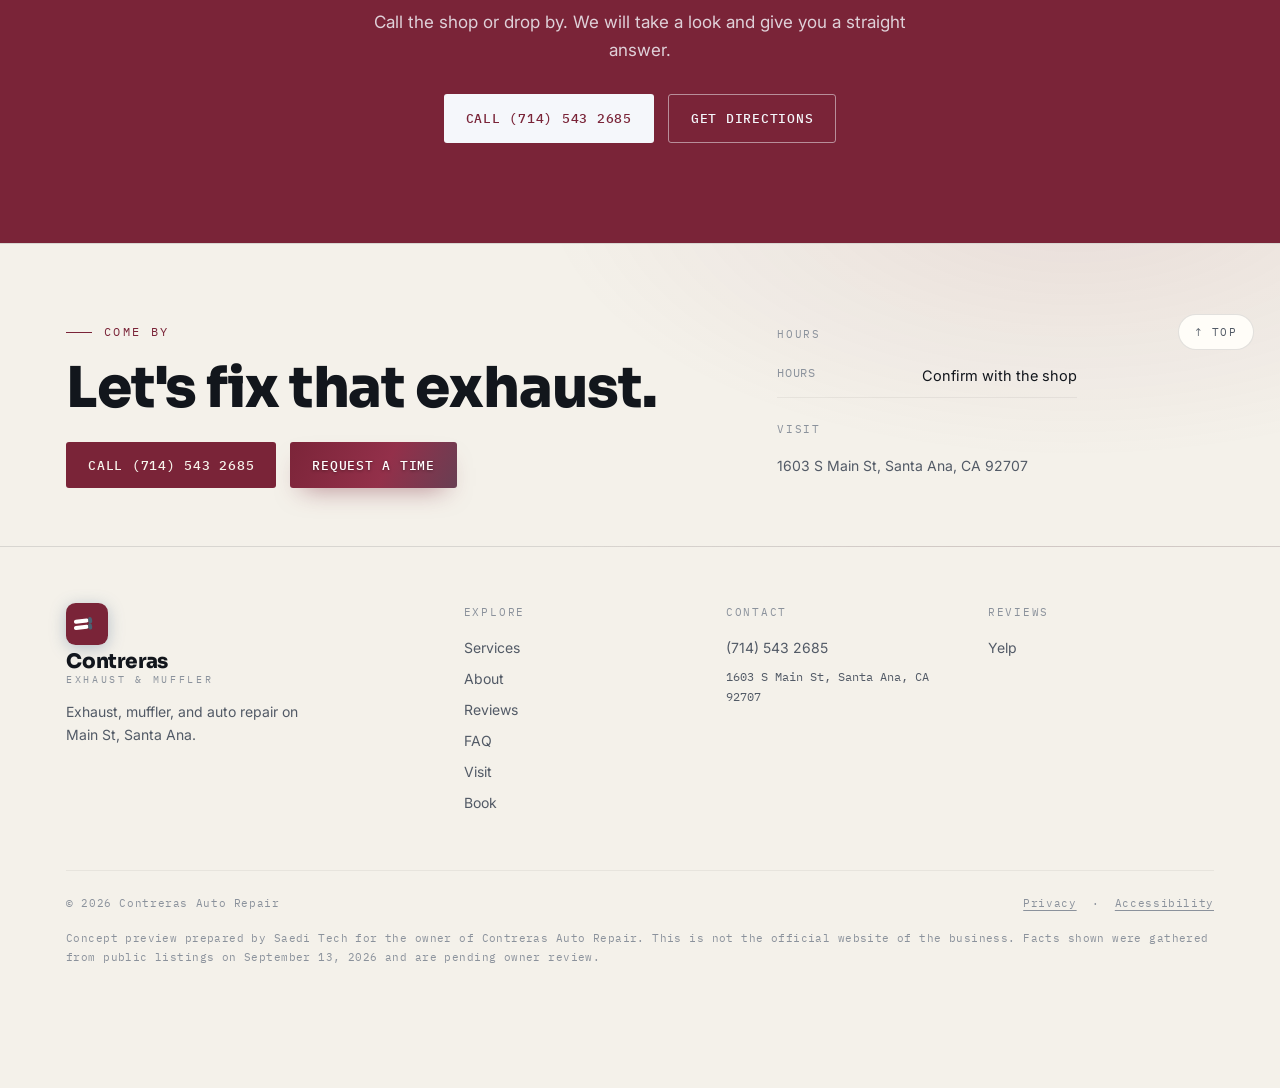
==== commit 300a76b1: "Add bespoke business logo (header, footer, favicon)" ====
--- a/index.html
+++ b/index.html
@@ -9,7 +9,7 @@
 <meta property="og:title" content="Contreras Auto Repair · Exhaust &amp; muffler · Santa Ana" />
 <meta property="og:description" content="Exhaust and muffler specialists plus full auto repair. Call (714) 543 2685." />
 <meta property="og:type" content="website" />
-<link rel="icon" href="data:image/svg+xml,%3Csvg xmlns='http://www.w3.org/2000/svg' viewBox='0 0 32 32'%3E%3Ccircle cx='16' cy='16' r='15' fill='%237a2438'/%3E%3Ccircle cx='16' cy='16' r='8' fill='none' stroke='%23f4f1ea' stroke-width='2.2'/%3E%3Ccircle cx='16' cy='16' r='2.4' fill='%23f4f1ea'/%3E%3Cg stroke='%23f4f1ea' stroke-width='2' stroke-linecap='round'%3E%3Cpath d='M16 4v4M16 24v4M4 16h4M24 16h4'/%3E%3C/g%3E%3C/svg%3E">
+<link rel="icon" href="data:image/svg+xml,%3Csvg xmlns='http://www.w3.org/2000/svg' viewBox='0 0 48 48'%3E%3Crect width='48' height='48' rx='11' fill='%237a2438'/%3E%3Cg fill='%23fff'%3E%3Crect x='9' y='18.4' width='17' height='4.6' rx='2.3' transform='rotate(-7 17.5 20.7)'/%3E%3Crect x='9' y='25.6' width='17' height='4.6' rx='2.3' transform='rotate(-7 17.5 27.9)'/%3E%3C/g%3E%3Cellipse cx='27.6' cy='19.6' rx='2.3' ry='3.6' fill='%234a6273' transform='rotate(-7 27.6 19.6)'/%3E%3Cellipse cx='27.6' cy='26.8' rx='2.3' ry='3.6' fill='%234a6273' transform='rotate(-7 27.6 26.8)'/%3E%3C/svg%3E">
 <link rel="preconnect" href="https://fonts.googleapis.com"><link rel="preconnect" href="https://fonts.gstatic.com" crossorigin>
 <link href="https://fonts.googleapis.com/css2?family=Sora:wght@600;700;800&family=Inter:wght@400;500;600&family=IBM+Plex+Mono:wght@400;500&display=swap" rel="stylesheet">
 <link rel="stylesheet" href="assets/site.css">
@@ -26,7 +26,7 @@
 <nav class="top" aria-label="Main">
   <div class="wrap navin">
     <a class="logo" href="index.html" aria-label="Contreras Auto Repair, home">
-      <svg class="emblem" viewBox="0 0 48 48" aria-hidden="true"><rect width="48" height="48" rx="11" fill="var(--indigo)"/><circle cx="24" cy="24" r="10" fill="none" stroke="var(--shu)" stroke-width="2.6"/><circle cx="24" cy="24" r="3" fill="var(--shu)"/><g stroke="var(--shu)" stroke-width="2.4" stroke-linecap="round"><path d="M24 10v5M24 33v5M10 24h5M33 24h5"/></g></svg>
+      <svg class="emblem" viewBox="0 0 48 48" aria-hidden="true"><rect width="48" height="48" rx="11" fill="var(--indigo)"/><g fill='#fff'><rect x='9' y='18.4' width='17' height='4.6' rx='2.3' transform='rotate(-7 17.5 20.7)'/><rect x='9' y='25.6' width='17' height='4.6' rx='2.3' transform='rotate(-7 17.5 27.9)'/></g><ellipse cx='27.6' cy='19.6' rx='2.3' ry='3.6' fill='var(--shu)' transform='rotate(-7 27.6 19.6)'/><ellipse cx='27.6' cy='26.8' rx='2.3' ry='3.6' fill='var(--shu)' transform='rotate(-7 27.6 26.8)'/></svg>
       <span class="wm"><span class="n">Contreras</span><span class="s">Exhaust &amp; Muffler</span></span>
     </a>
     <div class="navlinks">
@@ -284,7 +284,7 @@
   <div class="wrap foot-main">
     <div class="fgrid">
       <div class="fbrand">
-        <a class="logo" href="index.html" aria-label="Contreras Auto Repair, home"><svg class="emblem" viewBox="0 0 48 48" aria-hidden="true"><rect width="48" height="48" rx="11" fill="var(--indigo)"/><circle cx="24" cy="24" r="10" fill="none" stroke="var(--shu)" stroke-width="2.6"/><circle cx="24" cy="24" r="3" fill="var(--shu)"/><g stroke="var(--shu)" stroke-width="2.4" stroke-linecap="round"><path d="M24 10v5M24 33v5M10 24h5M33 24h5"/></g></svg><span class="wm"><span class="n">Contreras</span><span class="s">Exhaust &amp; Muffler</span></span></a>
+        <a class="logo" href="index.html" aria-label="Contreras Auto Repair, home"><svg class="emblem" viewBox="0 0 48 48" aria-hidden="true"><rect width="48" height="48" rx="11" fill="var(--indigo)"/><g fill='#fff'><rect x='9' y='18.4' width='17' height='4.6' rx='2.3' transform='rotate(-7 17.5 20.7)'/><rect x='9' y='25.6' width='17' height='4.6' rx='2.3' transform='rotate(-7 17.5 27.9)'/></g><ellipse cx='27.6' cy='19.6' rx='2.3' ry='3.6' fill='var(--shu)' transform='rotate(-7 27.6 19.6)'/><ellipse cx='27.6' cy='26.8' rx='2.3' ry='3.6' fill='var(--shu)' transform='rotate(-7 27.6 26.8)'/></svg><span class="wm"><span class="n">Contreras</span><span class="s">Exhaust &amp; Muffler</span></span></a>
         <p>Exhaust, muffler, and auto repair on Main St, Santa Ana.</p>
       </div>
       <div class="fcol"><p class="ft">Explore</p><a href="services.html">Services</a><a href="about.html">About</a><a href="reviews.html">Reviews</a><a href="faq.html">FAQ</a><a href="visit.html">Visit</a><a href="index.html#book">Book</a></div>
